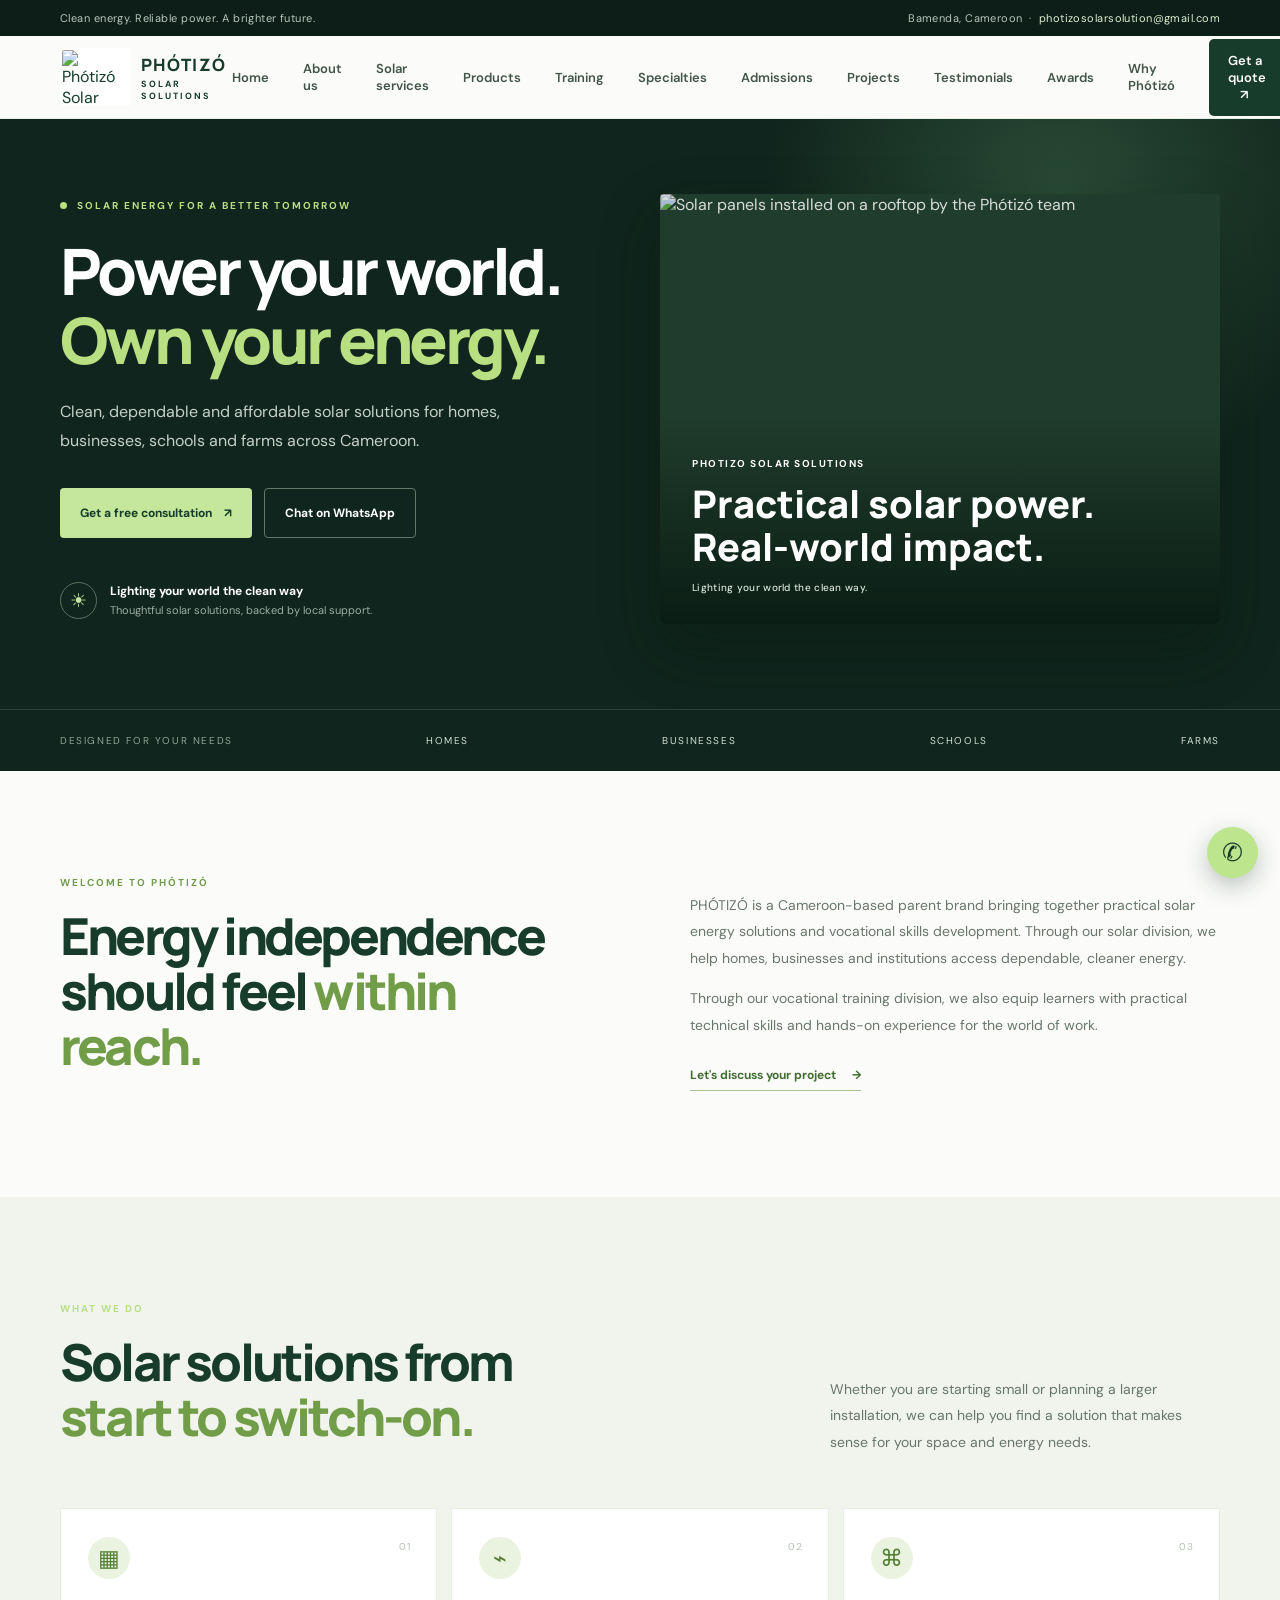
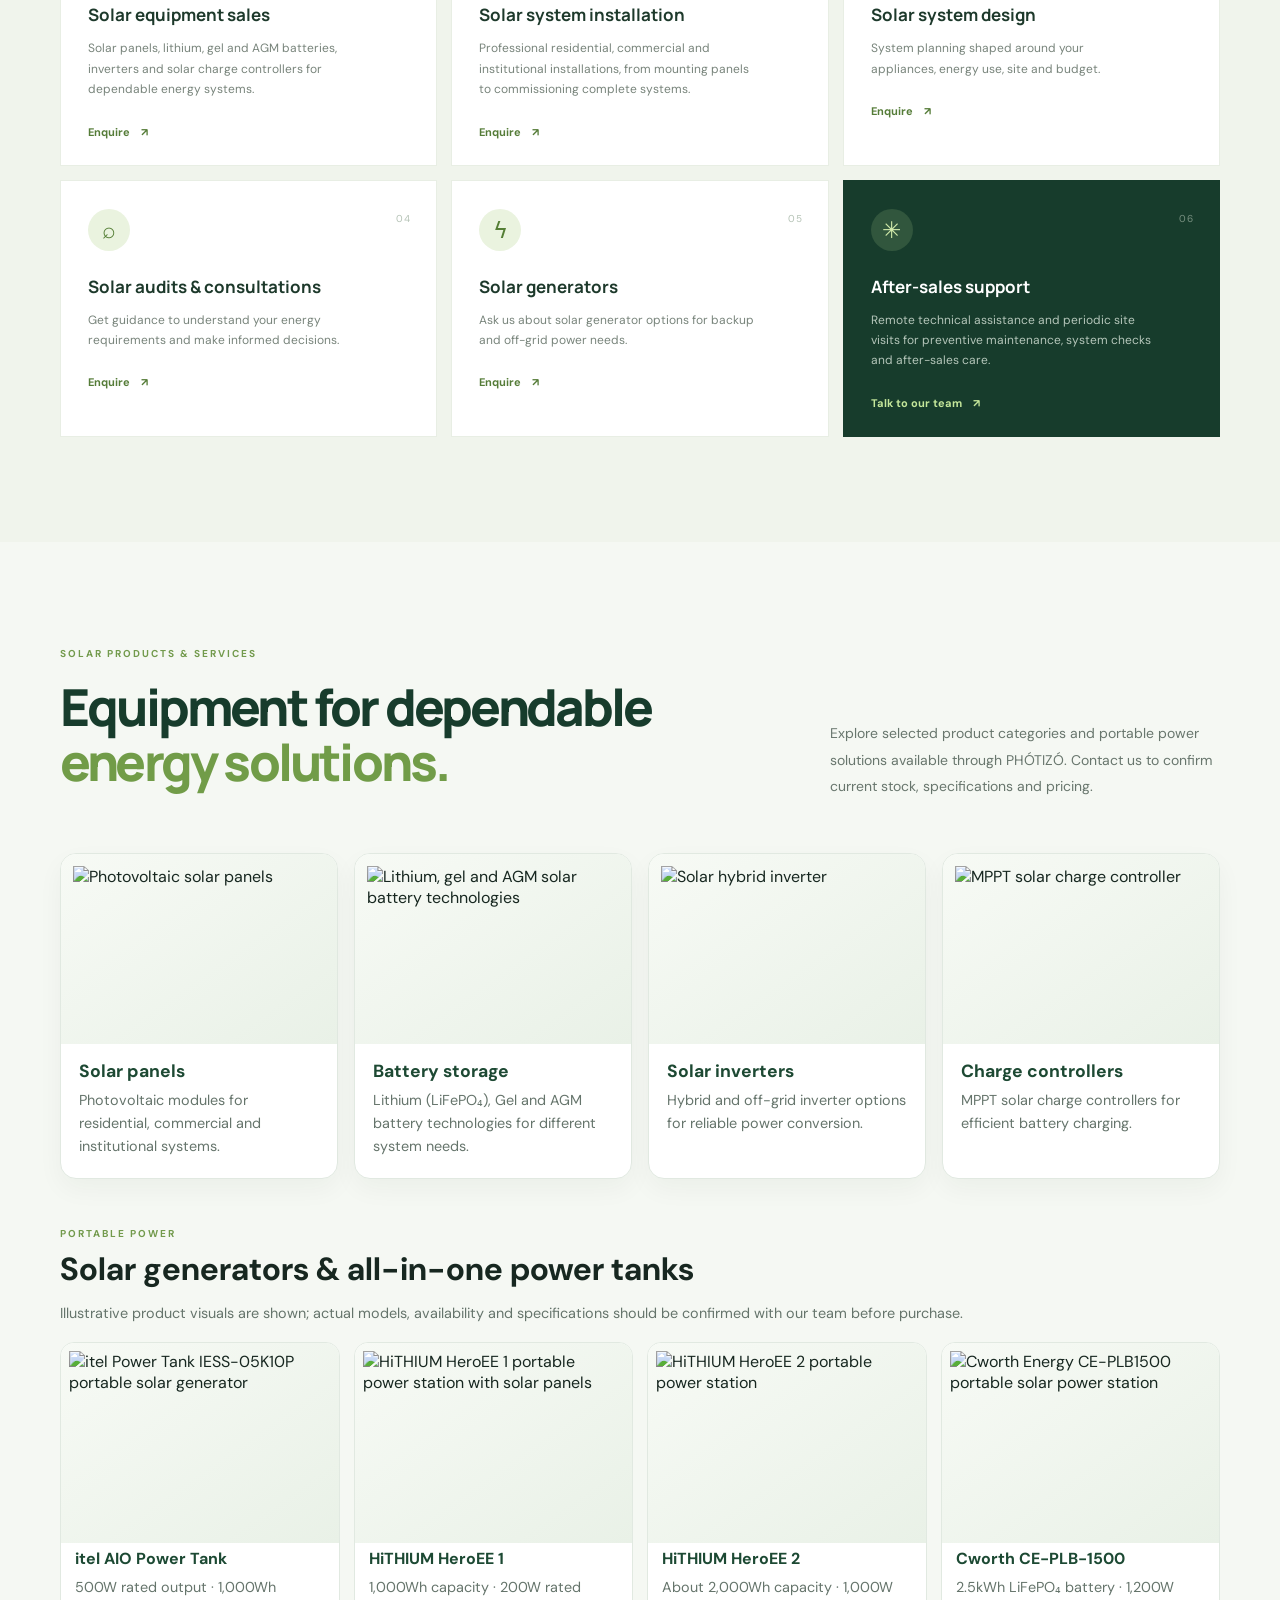
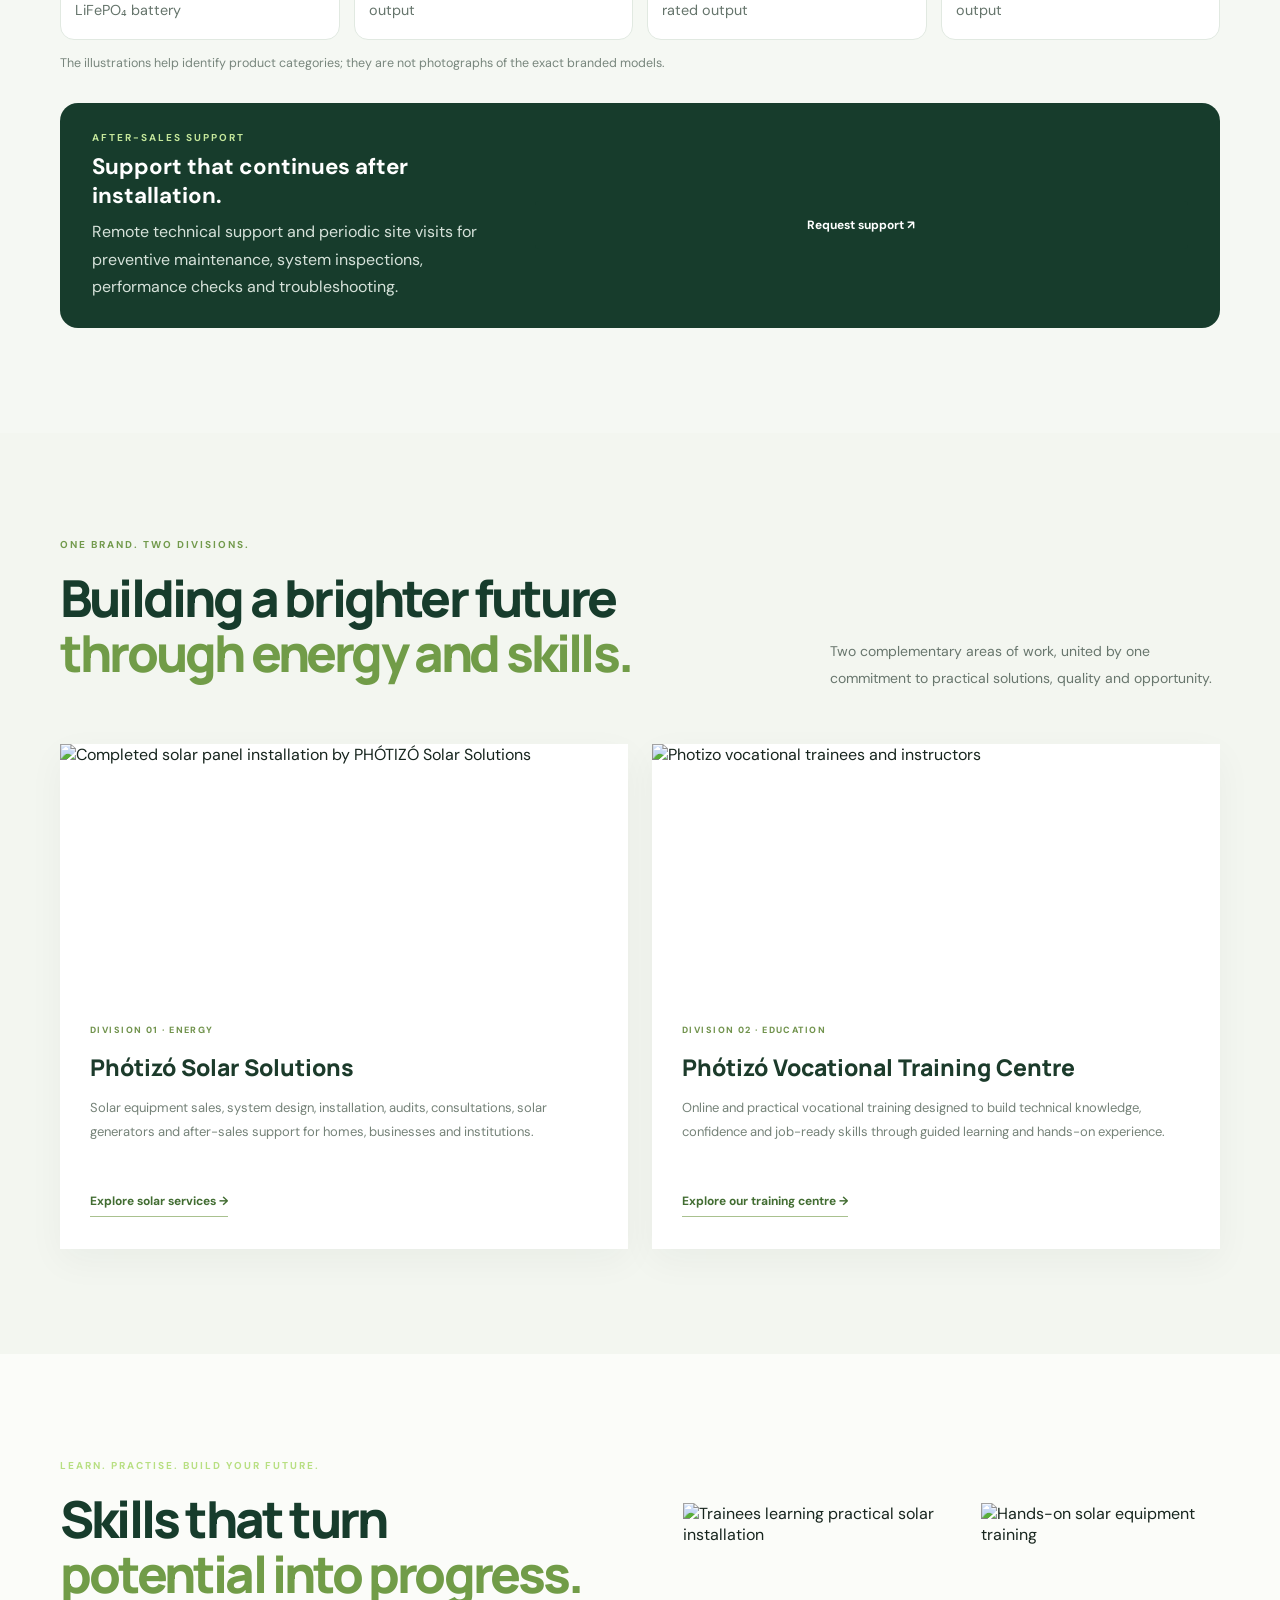
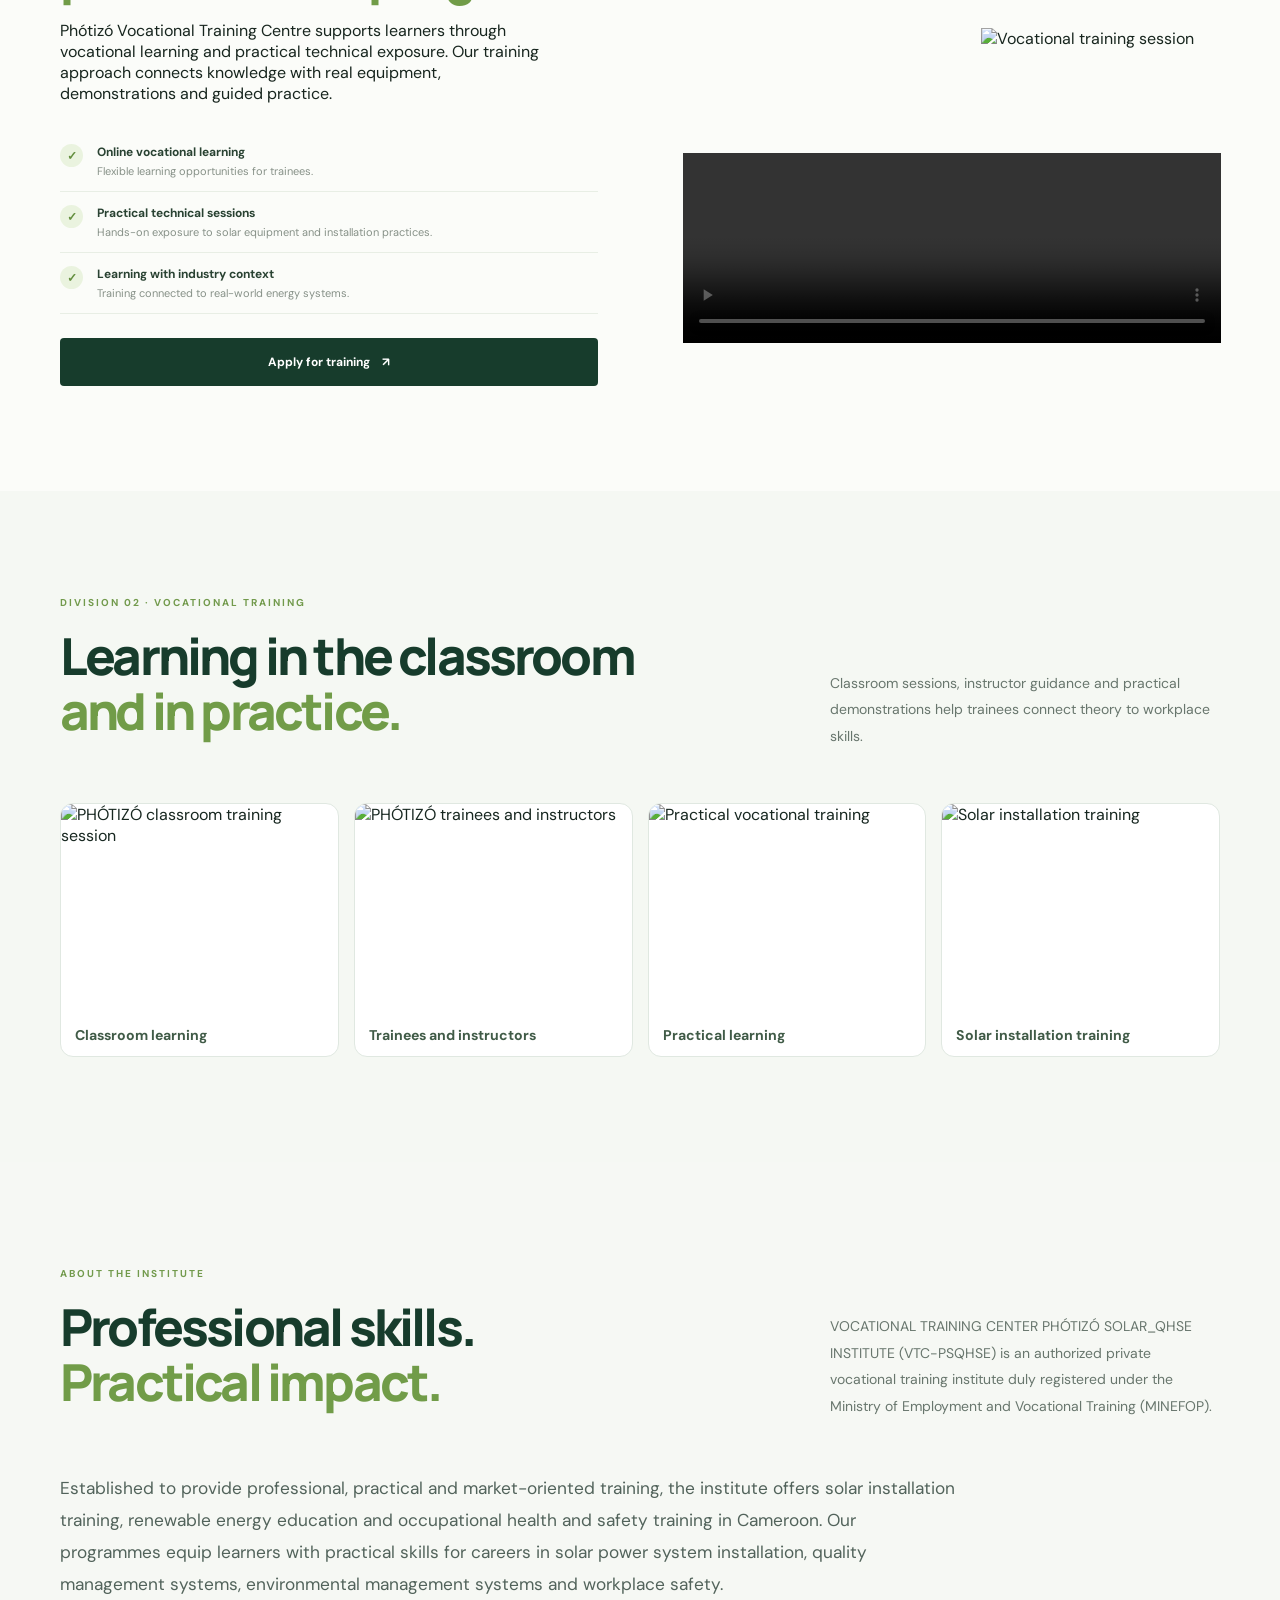
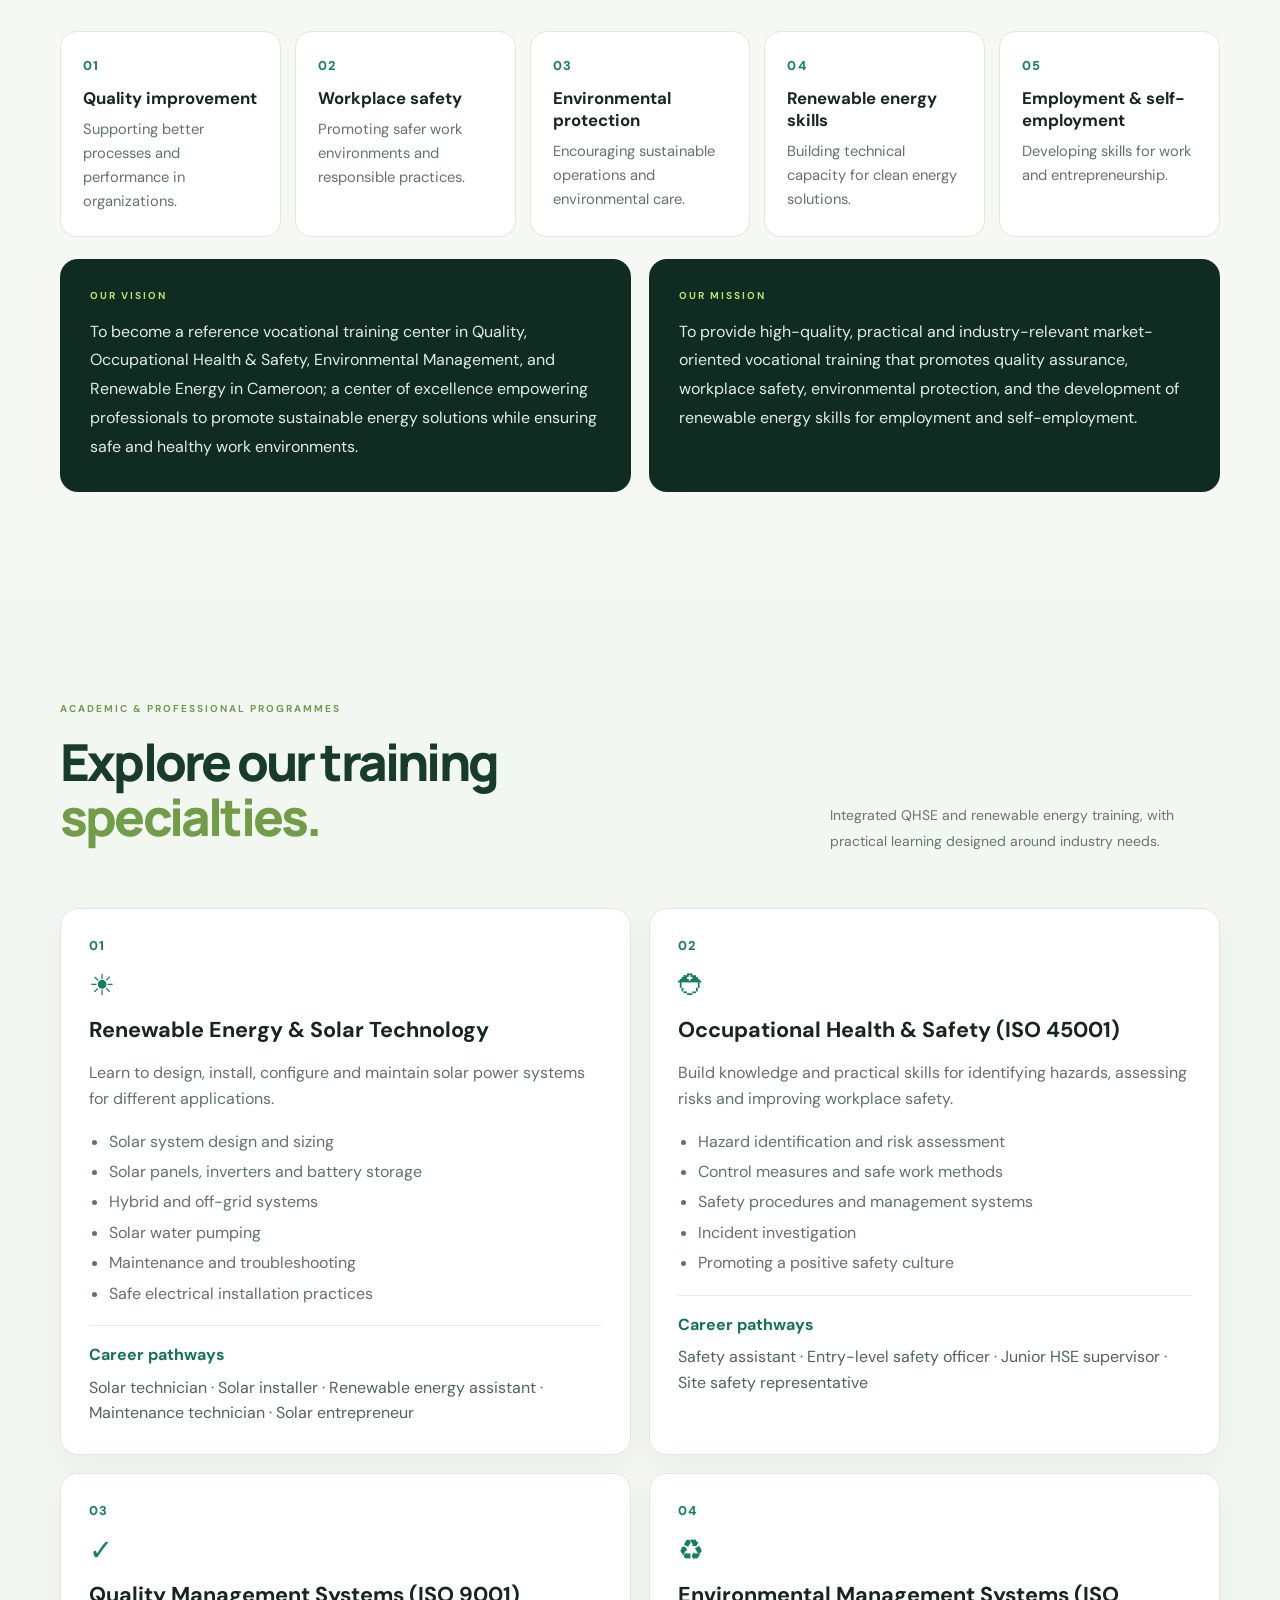
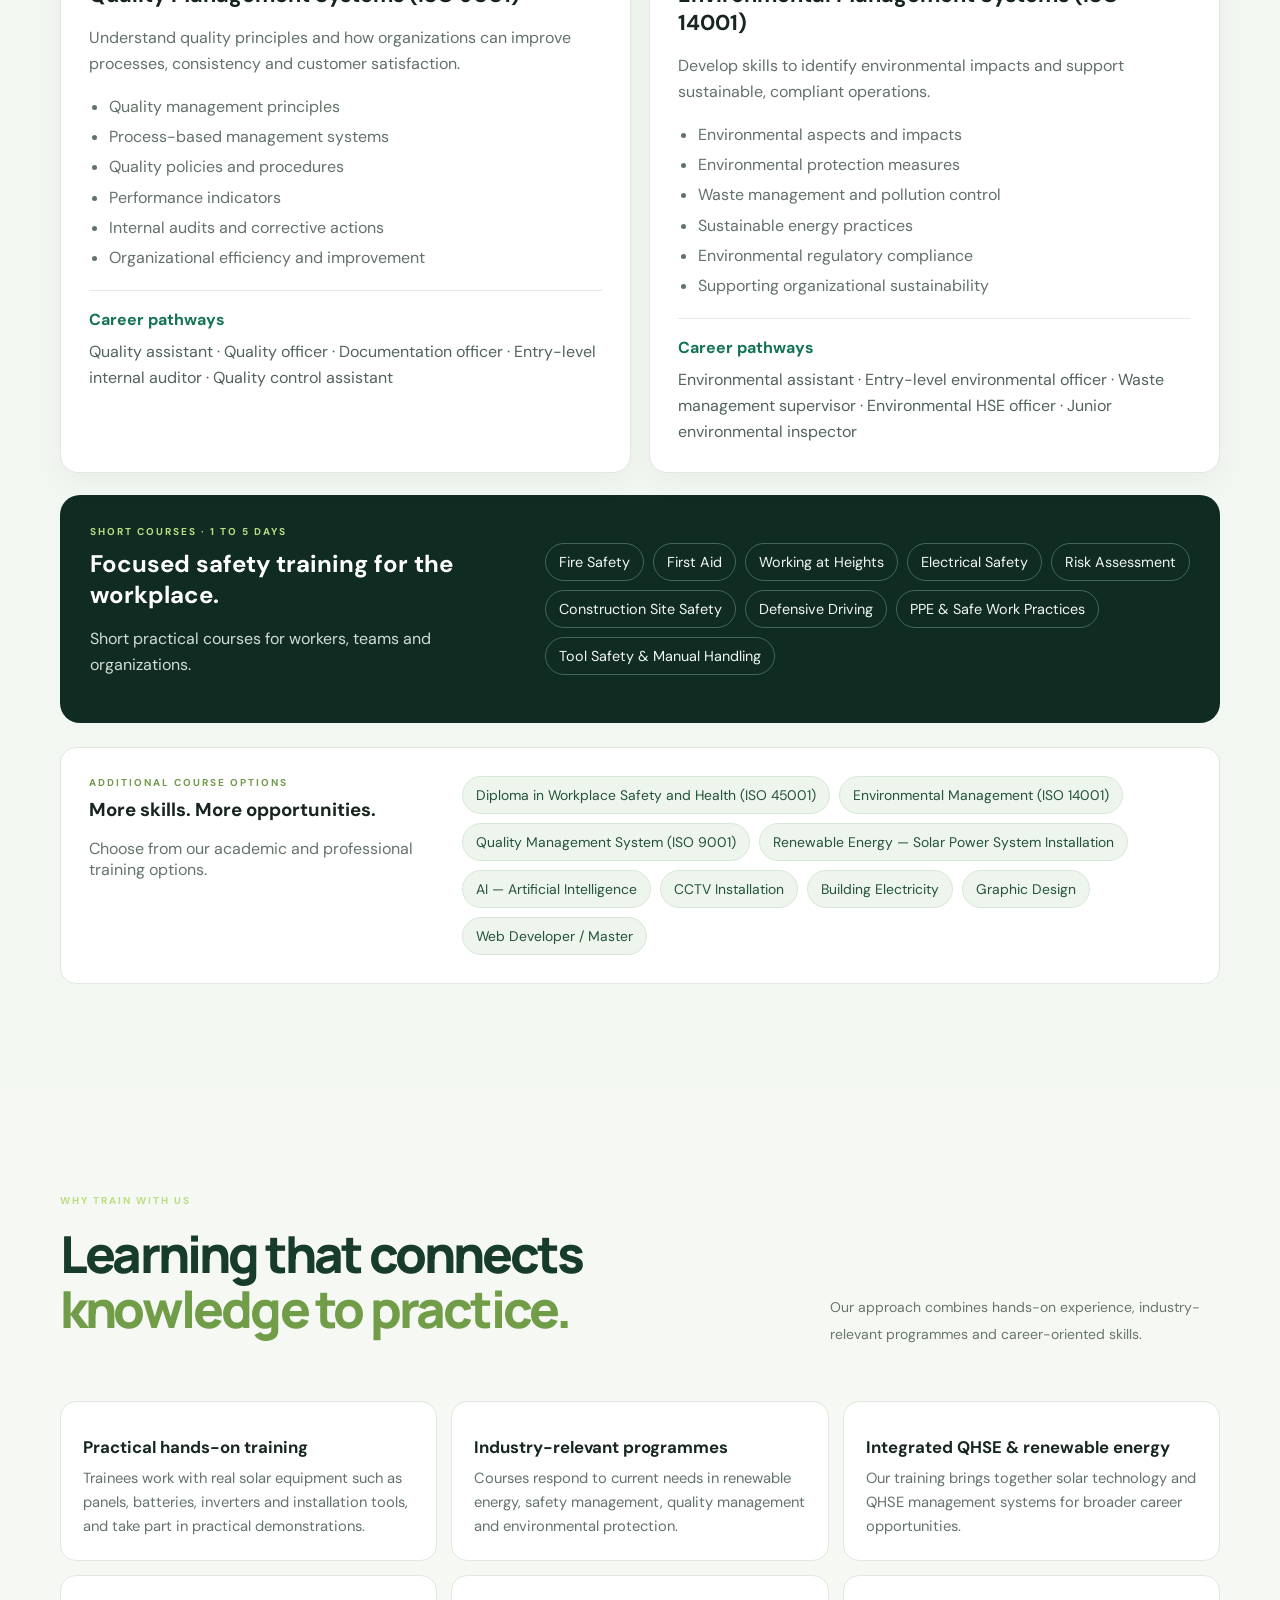
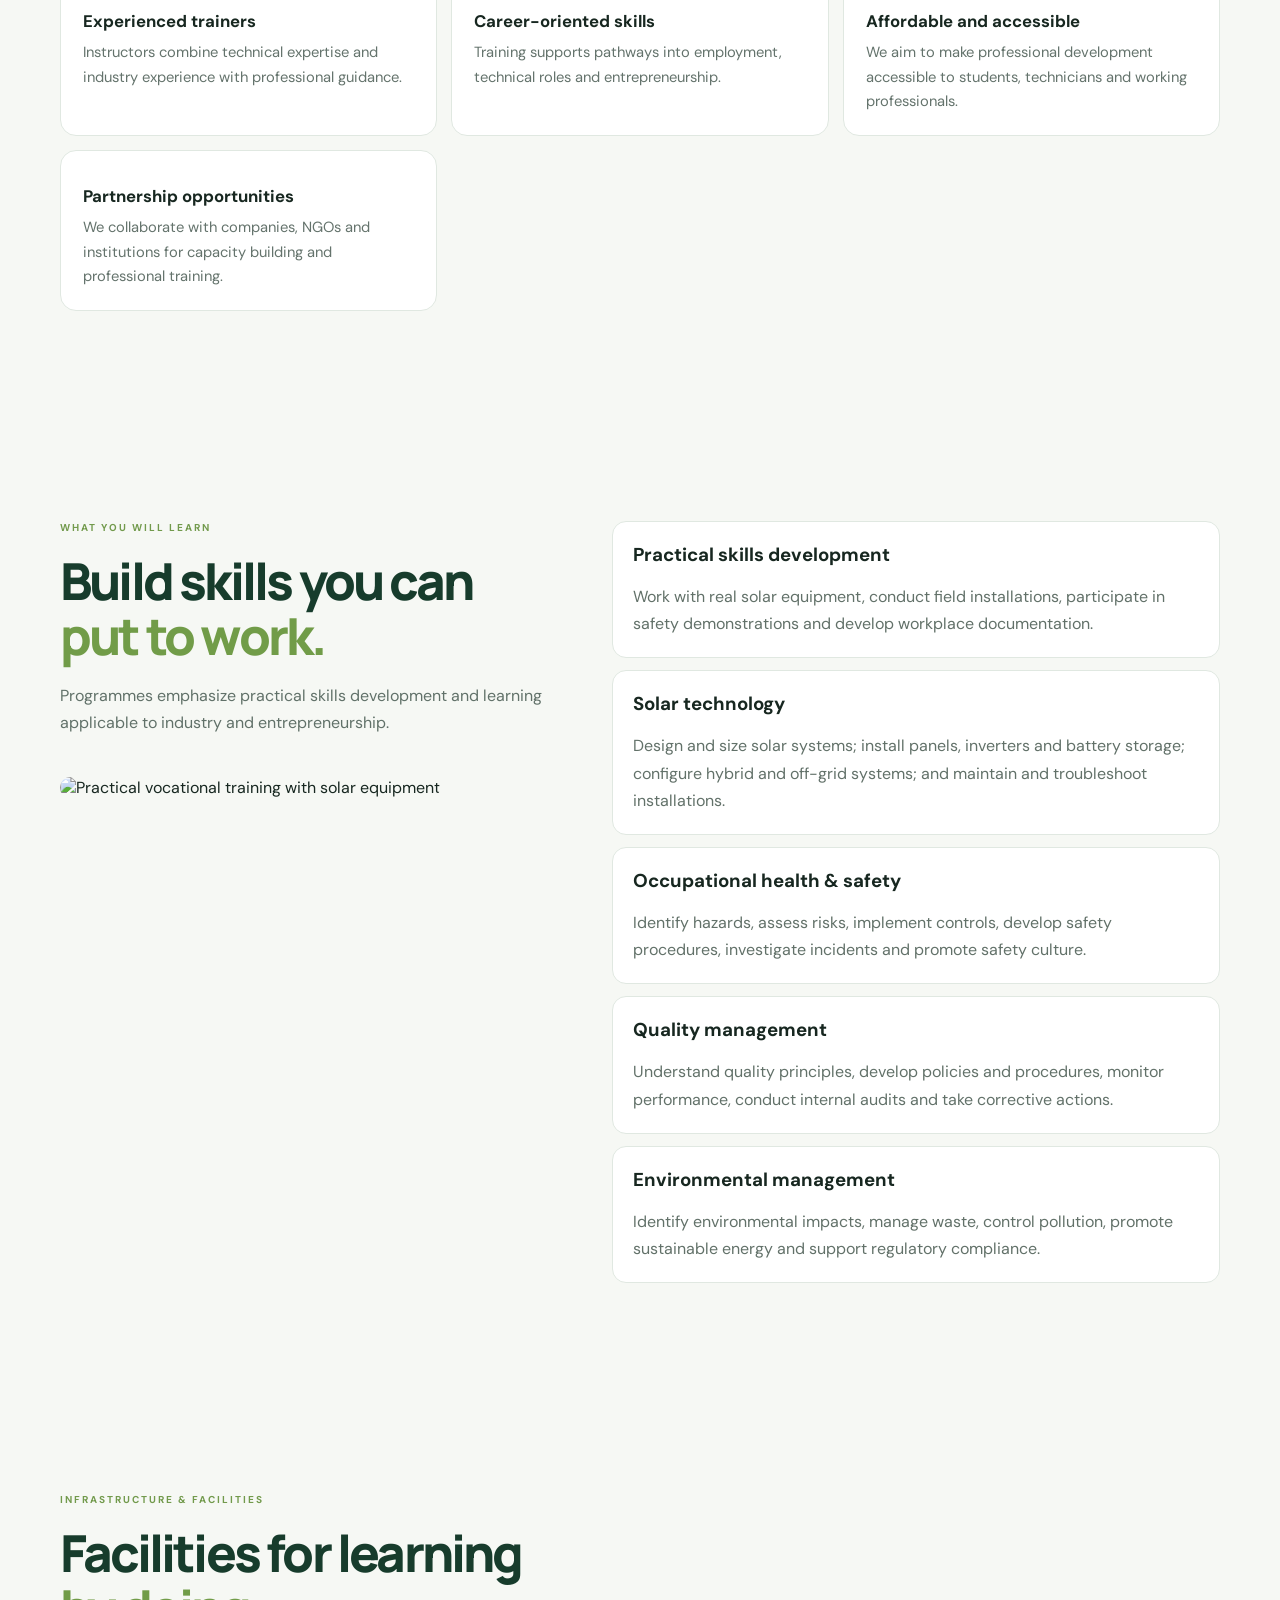
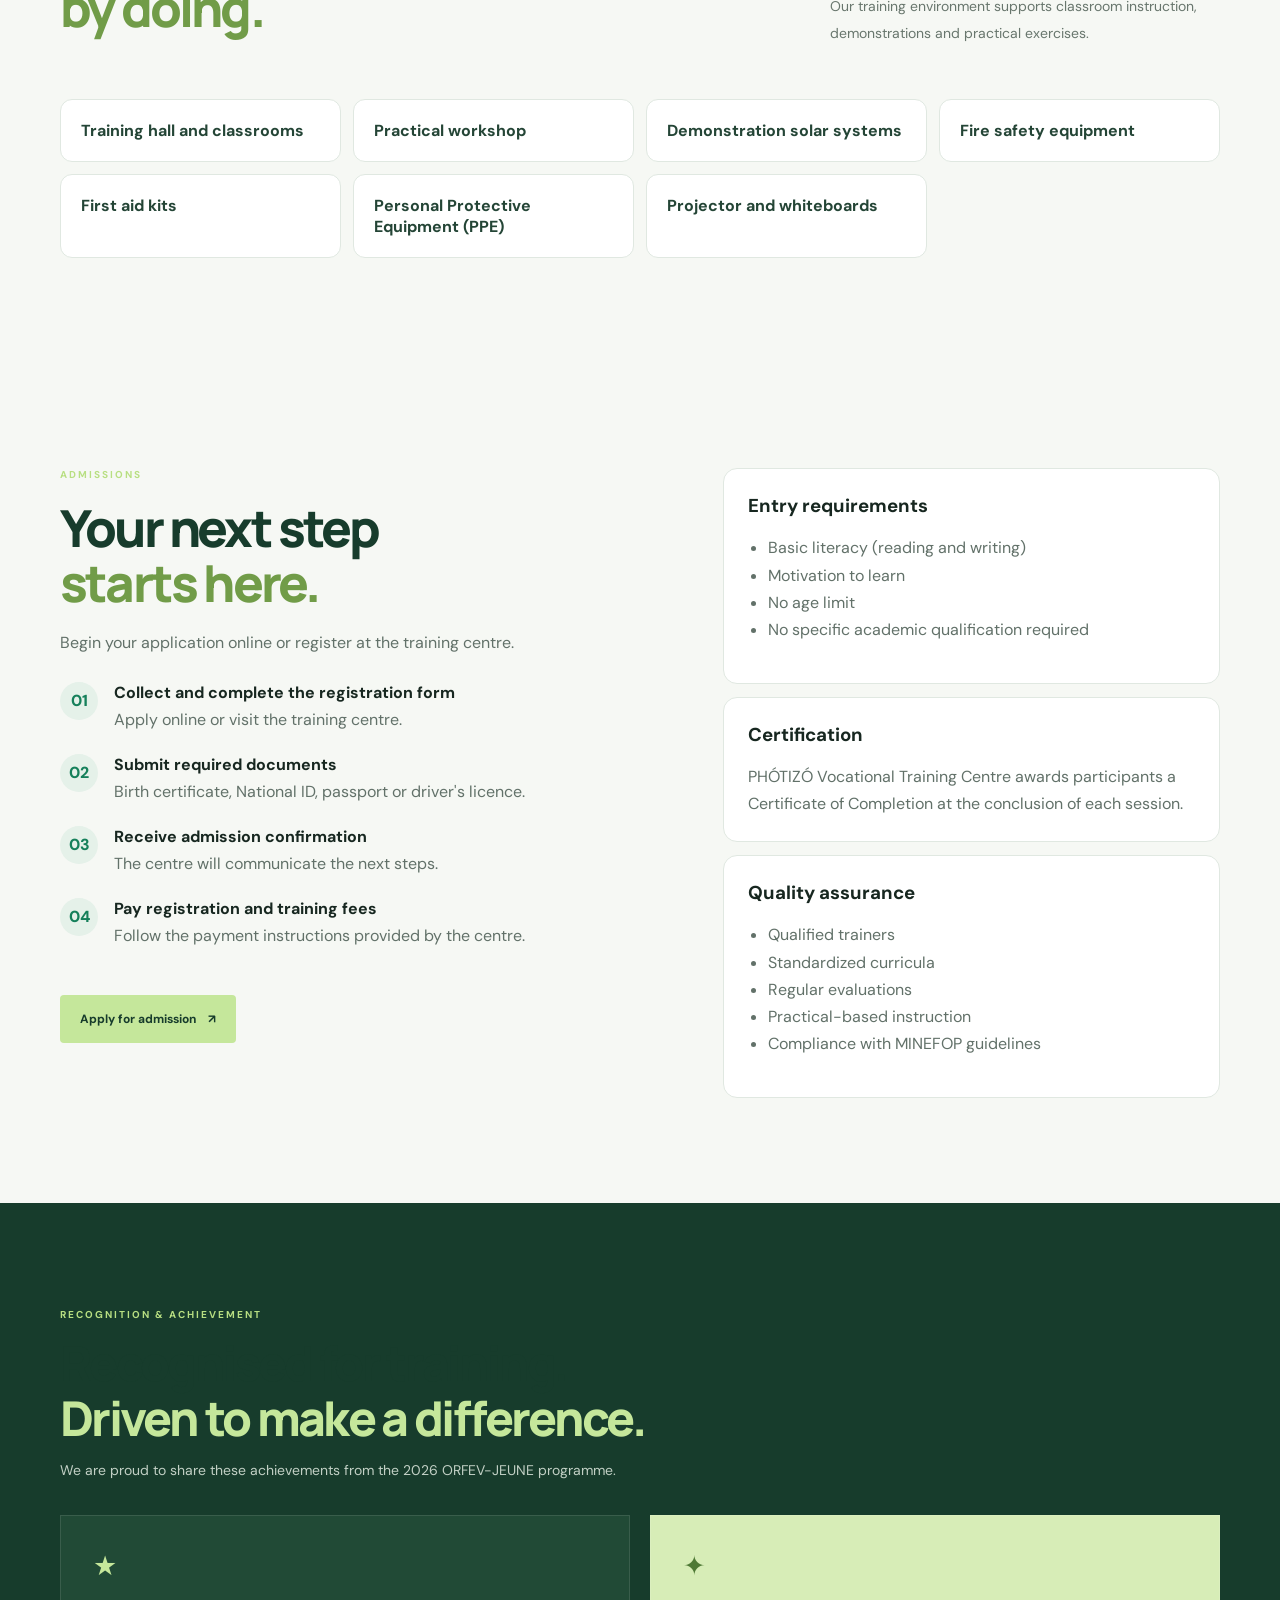
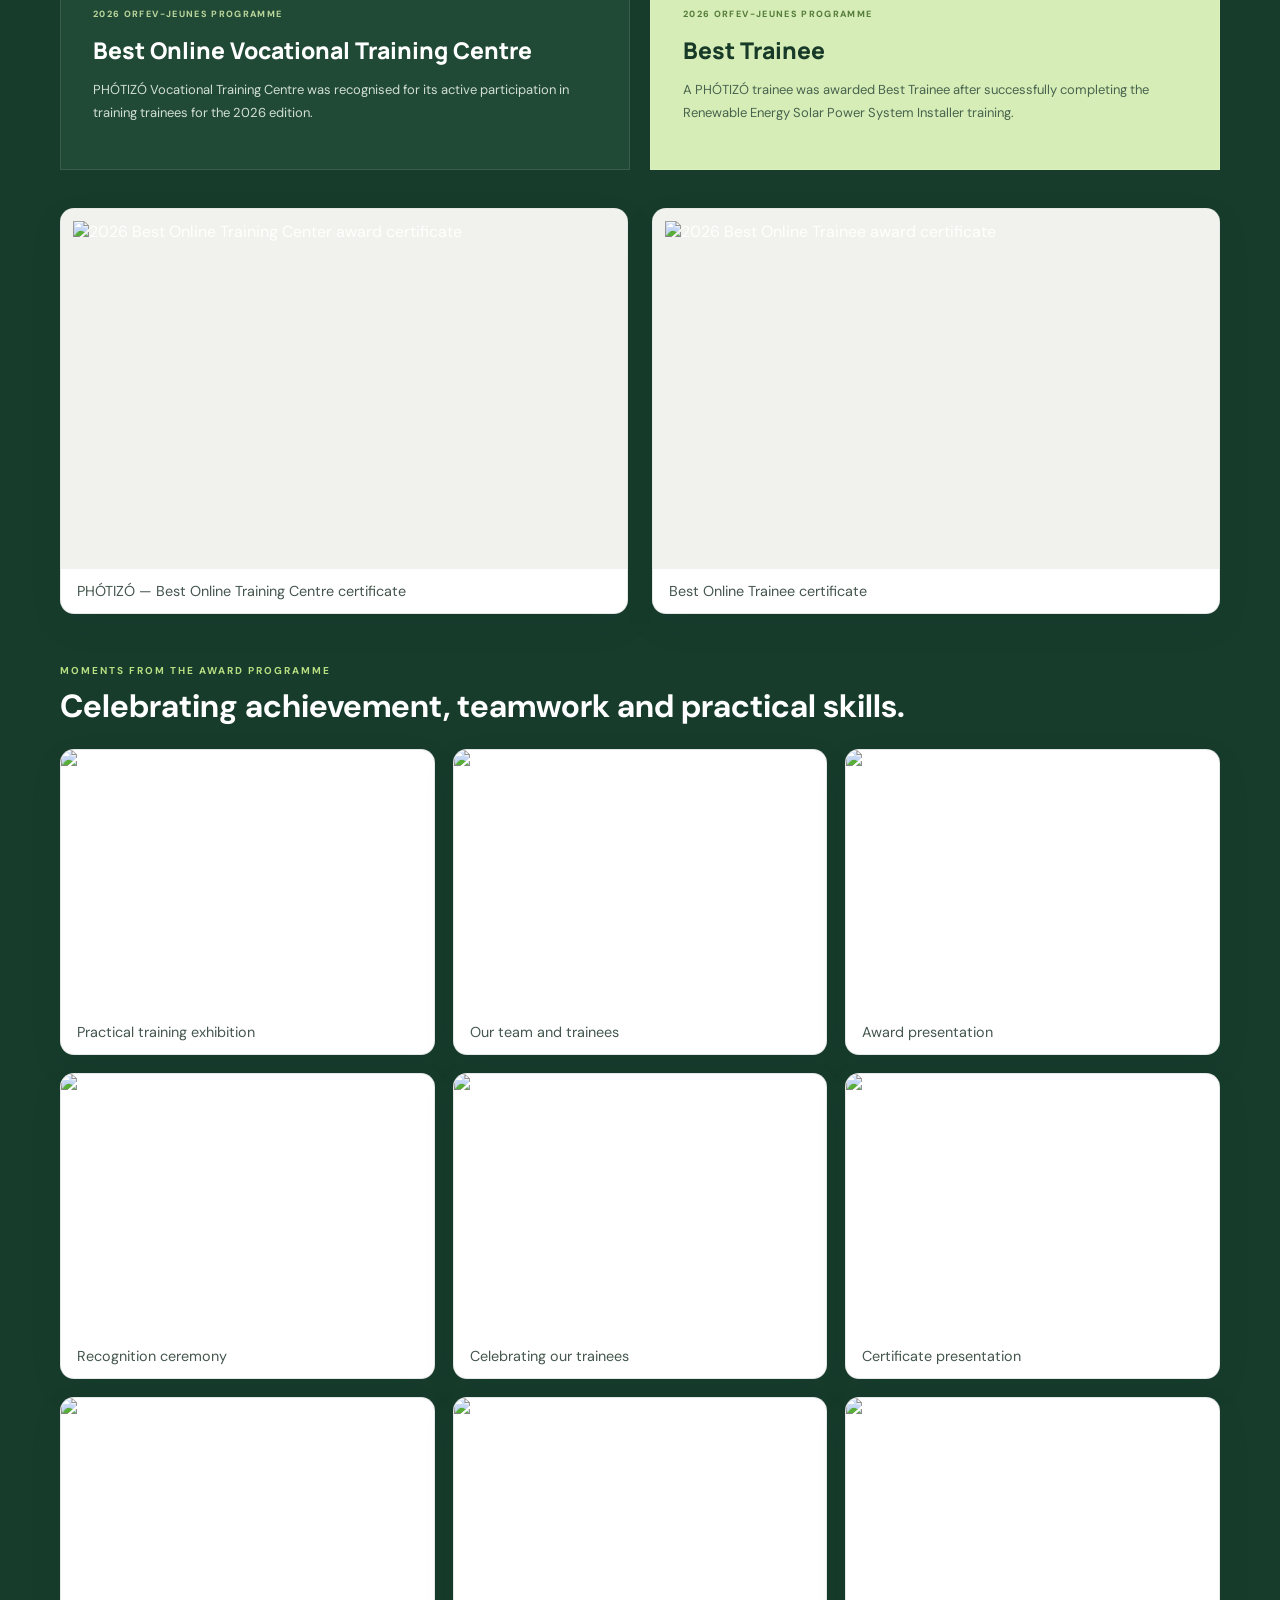
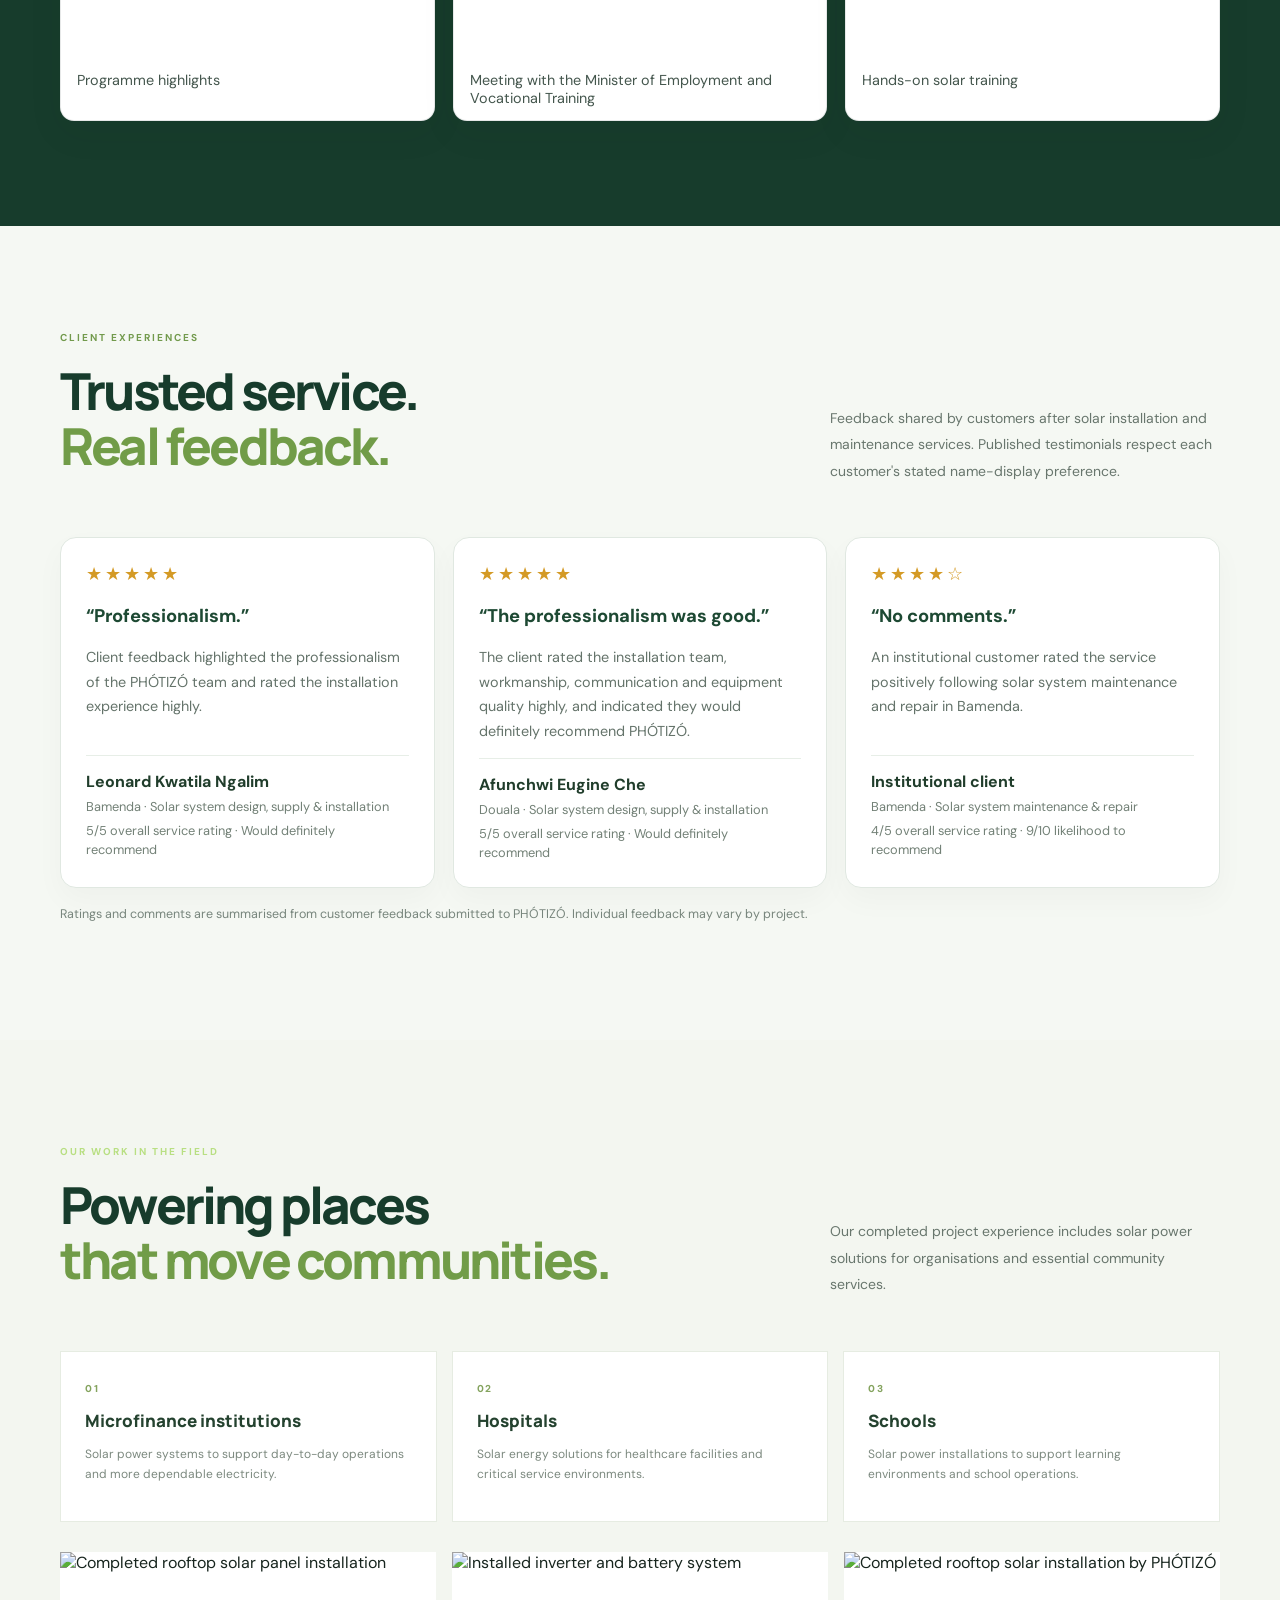
==== index.html @ c8dab12e "Add files via upload" ====
<!doctype html>
<html lang="en">
<head>
  <meta charset="utf-8">
  <meta name="viewport" content="width=device-width, initial-scale=1">
  <meta name="description" content="Phótizó Solar Solutions provides solar equipment, system design, installation, audits and after-sales support in Bamenda and across Cameroon.">
  <meta name="theme-color" content="#10251d">
  <meta property="og:type" content="website">
  <meta property="og:title" content="Phótizó Solar Solutions | Solar Energy & Vocational Training">
  <meta property="og:description" content="Solar equipment, system design and installation, plus practical vocational training in Cameroon.">
  <meta property="og:image" content="assets/photizo-logo.png">
  <meta name="twitter:card" content="summary_large_image">
  <link rel="icon" href="assets/favicon.svg" type="image/svg+xml">
  <title>Phótizó | Solar Energy & Vocational Training in Cameroon</title>
  <link rel="preconnect" href="https://fonts.googleapis.com">
  <link rel="preconnect" href="https://fonts.gstatic.com" crossorigin>
  <link href="https://fonts.googleapis.com/css2?family=DM+Sans:wght@400;500;600;700&family=Manrope:wght@400;500;600;700;800&display=swap" rel="stylesheet">
  <link rel="stylesheet" href="styles.css">
  <link rel="stylesheet" href="product-gallery.css">
</head>
<body>
  <a class="skip-link" href="#main-content">Skip to content</a>
  <div class="topbar"><div class="wrap topbar-inner"><span>Clean energy. Reliable power. A brighter future.</span><span>Bamenda, Cameroon&nbsp; · &nbsp;<a href="mailto:photizosolarsolution@gmail.com">photizosolarsolution@gmail.com</a></span></div></div>
  <header class="site-header">
    <div class="wrap nav">
      <a class="brand" href="#home" aria-label="Phótizó Solar Solutions home">
        <img class="brand-logo" src="assets/photizo-logo.png" alt="Phótizó Solar Solutions logo">
        <span><strong>PHÓTIZÓ</strong><small>SOLAR SOLUTIONS</small></span>
      </a>
      <button class="menu-toggle" aria-label="Open menu" aria-expanded="false">☰</button>
      <nav class="nav-links" aria-label="Main navigation">
        <a href="#home">Home</a><a href="#about">About us</a><a href="#services">Solar services</a><a href="#solar-products">Products</a><a href="#training">Training</a><a href="#specialties">Specialties</a><a href="#admissions">Admissions</a><a href="#projects">Projects</a><a href="#testimonials">Testimonials</a><a href="#awards">Awards</a><a href="#why-us">Why Phótizó</a><a href="#contact" class="nav-cta">Get a quote <span>↗</span></a>
      </nav>
    </div>
  </header>

  <main id="main-content">
    <section class="hero" id="home">
      <div class="hero-glow"></div>
      <div class="wrap hero-grid">
        <div class="hero-copy">
          <div class="eyebrow"><span class="eyebrow-dot"></span> SOLAR ENERGY FOR A BETTER TOMORROW</div>
          <h1>Power your world.<br><em>Own your energy.</em></h1>
          <p class="hero-lead">Clean, dependable and affordable solar solutions for homes, businesses, schools and farms across Cameroon.</p>
          <div class="hero-actions"><a class="btn btn-lime" href="#contact">Get a free consultation <span>↗</span></a><a class="btn btn-outline" href="https://wa.me/237679590876?text=Hello%20Ph%C3%B3tiz%C3%B3%20Solar%20Solutions%2C%20I%20would%20like%20to%20make%20an%20enquiry." target="_blank" rel="noopener">Chat on WhatsApp</a></div>
          <div class="hero-proof"><div class="proof-icon">☀</div><div><strong>Lighting your world the clean way</strong><small>Thoughtful solar solutions, backed by local support.</small></div></div>
        </div>
        <div class="hero-art hero-photo"><img src="assets/project-rooftop.jpg" alt="Solar panels installed on a rooftop by the Phótizó team"><div class="photo-overlay"><span>PHOTIZO SOLAR SOLUTIONS</span><strong>Practical solar power.<br>Real-world impact.</strong><small>Lighting your world the clean way.</small></div></div>
      </div>
      <div class="hero-bottom"><div class="wrap bottom-inner"><span>DESIGNED FOR YOUR NEEDS</span><span>HOMES</span><span>BUSINESSES</span><span>SCHOOLS</span><span>FARMS</span></div></div>
    </section>

    <section class="intro section" id="about">
      <div class="wrap intro-grid">
        <div><div class="eyebrow dark-eyebrow">WELCOME TO PHÓTIZÓ</div><h2>Energy independence<br>should feel <em>within reach.</em></h2></div>
        <div class="intro-text"><p>PHÓTIZÓ is a Cameroon-based parent brand bringing together practical solar energy solutions and vocational skills development. Through our solar division, we help homes, businesses and institutions access dependable, cleaner energy.</p><p>Through our vocational training division, we also equip learners with practical technical skills and hands-on experience for the world of work.</p><a class="text-link" href="#contact">Let's discuss your project <span>→</span></a></div>
      </div>
    </section>

    <section class="services section" id="services">
      <div class="wrap">
        <div class="section-heading"><div><div class="eyebrow">WHAT WE DO</div><h2>Solar solutions from<br><em>start to switch-on.</em></h2></div><p>Whether you are starting small or planning a larger installation, we can help you find a solution that makes sense for your space and energy needs.</p></div>
        <div class="service-grid">
          <article class="service-card"><div class="service-icon">▦</div><span class="card-number">01</span><h3>Solar equipment sales</h3><p>Solar panels, lithium, gel and AGM batteries, inverters and solar charge controllers for dependable energy systems.</p><a href="#contact" aria-label="Enquire about solar equipment">Enquire <span>↗</span></a></article>
          <article class="service-card"><div class="service-icon">⌁</div><span class="card-number">02</span><h3>Solar system installation</h3><p>Professional residential, commercial and institutional installations, from mounting panels to commissioning complete systems.</p><a href="#contact" aria-label="Enquire about installation">Enquire <span>↗</span></a></article>
          <article class="service-card"><div class="service-icon">⌘</div><span class="card-number">03</span><h3>Solar system design</h3><p>System planning shaped around your appliances, energy use, site and budget.</p><a href="#contact" aria-label="Enquire about system design">Enquire <span>↗</span></a></article>
          <article class="service-card"><div class="service-icon">⌕</div><span class="card-number">04</span><h3>Solar audits & consultations</h3><p>Get guidance to understand your energy requirements and make informed decisions.</p><a href="#contact" aria-label="Enquire about an audit">Enquire <span>↗</span></a></article>
          <article class="service-card"><div class="service-icon">ϟ</div><span class="card-number">05</span><h3>Solar generators</h3><p>Ask us about solar generator options for backup and off-grid power needs.</p><a href="#contact" aria-label="Enquire about solar generators">Enquire <span>↗</span></a></article>
          <article class="service-card service-card-dark"><div class="service-icon">✳</div><span class="card-number">06</span><h3>After-sales support</h3><p>Remote technical assistance and periodic site visits for preventive maintenance, system checks and after-sales care.</p><a href="#contact" aria-label="Contact after-sales support">Talk to our team <span>↗</span></a></article>
        </div>
      </div>
    </section>

    <section class="product-showcase section" id="solar-products">
      <div class="wrap">
        <div class="section-heading"><div><div class="eyebrow dark-eyebrow">SOLAR PRODUCTS & SERVICES</div><h2>Equipment for dependable<br><em>energy solutions.</em></h2></div><p>Explore selected product categories and portable power solutions available through PHÓTIZÓ. Contact us to confirm current stock, specifications and pricing.</p></div>
        <div class="product-category-grid">
          <article class="product-category"><img src="assets/products/solar-panels.png" alt="Photovoltaic solar panels"><div><h3>Solar panels</h3><p>Photovoltaic modules for residential, commercial and institutional systems.</p></div></article>
          <article class="product-category"><img src="assets/products/battery-storage.svg" alt="Lithium, gel and AGM solar battery technologies"><div><h3>Battery storage</h3><p>Lithium (LiFePO₄), Gel and AGM battery technologies for different system needs.</p></div></article>
          <article class="product-category"><img src="assets/products/hybrid-inverter.svg" alt="Solar hybrid inverter"><div><h3>Solar inverters</h3><p>Hybrid and off-grid inverter options for reliable power conversion.</p></div></article>
          <article class="product-category"><img src="assets/products/charge-controller.svg" alt="MPPT solar charge controller"><div><h3>Charge controllers</h3><p>MPPT solar charge controllers for efficient battery charging.</p></div></article>
        </div>
        <div class="gallery-heading product-subheading"><div class="eyebrow dark-eyebrow">PORTABLE POWER</div><h3>Solar generators & all-in-one power tanks</h3><p>Illustrative product visuals are shown; actual models, availability and specifications should be confirmed with our team before purchase.</p></div>
        <div class="generator-grid">
          <article><img src="assets/products/power-tank-illustration.svg" alt="itel Power Tank IESS-05K10P portable solar generator" loading="lazy" referrerpolicy="no-referrer"><h4>itel AIO Power Tank</h4><p>500W rated output · 1,000Wh LiFePO₄ battery</p></article>
          <article><img src="assets/products/portable-power-1.svg" alt="HiTHIUM HeroEE 1 portable power station with solar panels" loading="lazy" referrerpolicy="no-referrer"><h4>HiTHIUM HeroEE 1</h4><p>1,000Wh capacity · 200W rated output</p></article>
          <article><img src="assets/products/portable-power-2.svg" alt="HiTHIUM HeroEE 2 portable power station" loading="lazy" referrerpolicy="no-referrer"><h4>HiTHIUM HeroEE 2</h4><p>About 2,000Wh capacity · 1,000W rated output</p></article>
          <article><img src="assets/products/portable-power-3.svg" alt="Cworth Energy CE-PLB1500 portable solar power station" loading="lazy" referrerpolicy="no-referrer"><h4>Cworth CE-PLB-1500</h4><p>2.5kWh LiFePO₄ battery · 1,200W output</p></article>
        </div>
        <p class="product-image-note">The illustrations help identify product categories; they are not photographs of the exact branded models.</p>
        <div class="after-sales-strip"><div><span class="eyebrow">AFTER-SALES SUPPORT</span><h3>Support that continues after installation.</h3><p>Remote technical support and periodic site visits for preventive maintenance, system inspections, performance checks and troubleshooting.</p></div><a class="btn btn-dark" href="#contact">Request support ↗</a></div>
      </div>
    </section>

    <section class="divisions section" id="divisions">
      <div class="wrap"><div class="section-heading"><div><div class="eyebrow dark-eyebrow">ONE BRAND. TWO DIVISIONS.</div><h2>Building a brighter future<br><em>through energy and skills.</em></h2></div><p>Two complementary areas of work, united by one commitment to practical solutions, quality and opportunity.</p></div>
        <div class="division-grid">
          <article class="division-card solar-division"><img src="assets/project-rooftop.jpg" alt="Completed solar panel installation by PHÓTIZÓ Solar Solutions"><div class="division-content"><span class="division-kicker">DIVISION 01 · ENERGY</span><h3>Phótizó Solar Solutions</h3><p>Solar equipment sales, system design, installation, audits, consultations, solar generators and after-sales support for homes, businesses and institutions.</p><a class="text-link" href="#services">Explore solar services →</a></div></article>
          <article class="division-card training-division"><img src="assets/training-team.jpg" alt="Photizo vocational trainees and instructors"><div class="division-content"><span class="division-kicker">DIVISION 02 · EDUCATION</span><h3>Phótizó Vocational Training Centre</h3><p>Online and practical vocational training designed to build technical knowledge, confidence and job-ready skills through guided learning and hands-on experience.</p><a class="text-link" href="#training">Explore our training centre →</a></div></article>
        </div>
      </div>
    </section>

    <section class="training section" id="training"><div class="wrap training-grid"><div class="training-copy"><div class="eyebrow">LEARN. PRACTISE. BUILD YOUR FUTURE.</div><h2>Skills that turn<br><em>potential into progress.</em></h2><p>Phótizó Vocational Training Centre supports learners through vocational learning and practical technical exposure. Our training approach connects knowledge with real equipment, demonstrations and guided practice.</p><ul class="benefit-list"><li><span>✓</span><div><b>Online vocational learning</b><small>Flexible learning opportunities for trainees.</small></div></li><li><span>✓</span><div><b>Practical technical sessions</b><small>Hands-on exposure to solar equipment and installation practices.</small></div></li><li><span>✓</span><div><b>Learning with industry context</b><small>Training connected to real-world energy systems.</small></div></li></ul><a class="btn btn-dark" href="#admissions">Apply for training <span>↗</span></a></div><div class="training-gallery"><img class="training-main" src="assets/training-practical.jpg" alt="Trainees learning practical solar installation"><img src="assets/training-installation.jpg" alt="Hands-on solar equipment training"><img src="assets/training-classroom.jpg" alt="Vocational training session"><video class="training-video" controls preload="metadata" playsinline aria-label="Phótizó practical solar training demonstration"><source src="assets/training-demonstration.mp4" type="video/mp4">Your browser does not support the video tag.</video></div></div></section>


    <section class="classroom-gallery section"><div class="wrap"><div class="section-heading"><div><div class="eyebrow dark-eyebrow">DIVISION 02 · VOCATIONAL TRAINING</div><h2>Learning in the classroom<br><em>and in practice.</em></h2></div><p>Classroom sessions, instructor guidance and practical demonstrations help trainees connect theory to workplace skills.</p></div><div class="classroom-photo-grid"><figure><img src="assets/training-classroom.jpg" alt="PHÓTIZÓ classroom training session"><figcaption>Classroom learning</figcaption></figure><figure><img src="assets/training-team.jpg" alt="PHÓTIZÓ trainees and instructors"><figcaption>Trainees and instructors</figcaption></figure><figure><img src="assets/training-practical.jpg" alt="Practical vocational training"><figcaption>Practical learning</figcaption></figure><figure><img src="assets/training-installation.jpg" alt="Solar installation training"><figcaption>Solar installation training</figcaption></figure></div></div></section>

    <section class="center-profile section" id="center-profile">
      <div class="wrap">
        <div class="section-heading"><div><div class="eyebrow dark-eyebrow">ABOUT THE INSTITUTE</div><h2>Professional skills.<br><em>Practical impact.</em></h2></div>
          <p>VOCATIONAL TRAINING CENTER PHÓTIZÓ SOLAR_QHSE INSTITUTE (VTC-PSQHSE) is an authorized private vocational training institute duly registered under the Ministry of Employment and Vocational Training (MINEFOP).</p></div>
        <div class="profile-copy"><p>Established to provide professional, practical and market-oriented training, the institute offers solar installation training, renewable energy education and occupational health and safety training in Cameroon. Our programmes equip learners with practical skills for careers in solar power system installation, quality management systems, environmental management systems and workplace safety.</p></div>
        <div class="profile-pillars">
          <article><span>01</span><h3>Quality improvement</h3><p>Supporting better processes and performance in organizations.</p></article>
          <article><span>02</span><h3>Workplace safety</h3><p>Promoting safer work environments and responsible practices.</p></article>
          <article><span>03</span><h3>Environmental protection</h3><p>Encouraging sustainable operations and environmental care.</p></article>
          <article><span>04</span><h3>Renewable energy skills</h3><p>Building technical capacity for clean energy solutions.</p></article>
          <article><span>05</span><h3>Employment & self-employment</h3><p>Developing skills for work and entrepreneurship.</p></article>
        </div>
        <div class="vision-mission-grid">
          <article><div class="eyebrow">OUR VISION</div><p>To become a reference vocational training center in Quality, Occupational Health &amp; Safety, Environmental Management, and Renewable Energy in Cameroon; a center of excellence empowering professionals to promote sustainable energy solutions while ensuring safe and healthy work environments.</p></article>
          <article><div class="eyebrow">OUR MISSION</div><p>To provide high-quality, practical and industry-relevant market-oriented vocational training that promotes quality assurance, workplace safety, environmental protection, and the development of renewable energy skills for employment and self-employment.</p></article>
        </div>
      </div>
    </section>

    <section class="specialties section" id="specialties">
      <div class="wrap">
        <div class="section-heading"><div><div class="eyebrow dark-eyebrow">ACADEMIC & PROFESSIONAL PROGRAMMES</div><h2>Explore our training<br><em>specialties.</em></h2></div><p>Integrated QHSE and renewable energy training, with practical learning designed around industry needs.</p></div>
        <div class="specialty-grid">
          <article class="specialty-card"><div class="specialty-number">01</div><div class="specialty-icon">☀</div><h3>Renewable Energy & Solar Technology</h3><p>Learn to design, install, configure and maintain solar power systems for different applications.</p><ul><li>Solar system design and sizing</li><li>Solar panels, inverters and battery storage</li><li>Hybrid and off-grid systems</li><li>Solar water pumping</li><li>Maintenance and troubleshooting</li><li>Safe electrical installation practices</li></ul><div class="career-line"><b>Career pathways</b><span>Solar technician · Solar installer · Renewable energy assistant · Maintenance technician · Solar entrepreneur</span></div></article>
          <article class="specialty-card"><div class="specialty-number">02</div><div class="specialty-icon">⛑</div><h3>Occupational Health & Safety (ISO 45001)</h3><p>Build knowledge and practical skills for identifying hazards, assessing risks and improving workplace safety.</p><ul><li>Hazard identification and risk assessment</li><li>Control measures and safe work methods</li><li>Safety procedures and management systems</li><li>Incident investigation</li><li>Promoting a positive safety culture</li></ul><div class="career-line"><b>Career pathways</b><span>Safety assistant · Entry-level safety officer · Junior HSE supervisor · Site safety representative</span></div></article>
          <article class="specialty-card"><div class="specialty-number">03</div><div class="specialty-icon">✓</div><h3>Quality Management Systems (ISO 9001)</h3><p>Understand quality principles and how organizations can improve processes, consistency and customer satisfaction.</p><ul><li>Quality management principles</li><li>Process-based management systems</li><li>Quality policies and procedures</li><li>Performance indicators</li><li>Internal audits and corrective actions</li><li>Organizational efficiency and improvement</li></ul><div class="career-line"><b>Career pathways</b><span>Quality assistant · Quality officer · Documentation officer · Entry-level internal auditor · Quality control assistant</span></div></article>
          <article class="specialty-card"><div class="specialty-number">04</div><div class="specialty-icon">♻</div><h3>Environmental Management Systems (ISO 14001)</h3><p>Develop skills to identify environmental impacts and support sustainable, compliant operations.</p><ul><li>Environmental aspects and impacts</li><li>Environmental protection measures</li><li>Waste management and pollution control</li><li>Sustainable energy practices</li><li>Environmental regulatory compliance</li><li>Supporting organizational sustainability</li></ul><div class="career-line"><b>Career pathways</b><span>Environmental assistant · Entry-level environmental officer · Waste management supervisor · Environmental HSE officer · Junior environmental inspector</span></div></article>
        </div>
        <div class="short-courses">
          <div><div class="eyebrow">SHORT COURSES · 1 TO 5 DAYS</div><h3>Focused safety training for the workplace.</h3><p>Short practical courses for workers, teams and organizations.</p></div>
          <div class="course-tags"><span>Fire Safety</span><span>First Aid</span><span>Working at Heights</span><span>Electrical Safety</span><span>Risk Assessment</span><span>Construction Site Safety</span><span>Defensive Driving</span><span>PPE &amp; Safe Work Practices</span><span>Tool Safety &amp; Manual Handling</span></div>
        </div>
        <div class="additional-programmes"><div><div class="eyebrow dark-eyebrow">ADDITIONAL COURSE OPTIONS</div><h3>More skills. More opportunities.</h3><p>Choose from our academic and professional training options.</p></div><div class="programme-tags"><span>Diploma in Workplace Safety and Health (ISO 45001)</span><span>Environmental Management (ISO 14001)</span><span>Quality Management System (ISO 9001)</span><span>Renewable Energy — Solar Power System Installation</span><span>AI — Artificial Intelligence</span><span>CCTV Installation</span><span>Building Electricity</span><span>Graphic Design</span><span>Web Developer / Master</span></div></div>
      </div>
    </section>

    <section class="training-value section" id="training-value">
      <div class="wrap">
        <div class="section-heading"><div><div class="eyebrow">WHY TRAIN WITH US</div><h2>Learning that connects<br><em>knowledge to practice.</em></h2></div><p>Our approach combines hands-on experience, industry-relevant programmes and career-oriented skills.</p></div>
        <div class="value-grid">
          <article><h3>Practical hands-on training</h3><p>Trainees work with real solar equipment such as panels, batteries, inverters and installation tools, and take part in practical demonstrations.</p></article>
          <article><h3>Industry-relevant programmes</h3><p>Courses respond to current needs in renewable energy, safety management, quality management and environmental protection.</p></article>
          <article><h3>Integrated QHSE &amp; renewable energy</h3><p>Our training brings together solar technology and QHSE management systems for broader career opportunities.</p></article>
          <article><h3>Experienced trainers</h3><p>Instructors combine technical expertise and industry experience with professional guidance.</p></article>
          <article><h3>Career-oriented skills</h3><p>Training supports pathways into employment, technical roles and entrepreneurship.</p></article>
          <article><h3>Affordable and accessible</h3><p>We aim to make professional development accessible to students, technicians and working professionals.</p></article>
          <article><h3>Partnership opportunities</h3><p>We collaborate with companies, NGOs and institutions for capacity building and professional training.</p></article>
        </div>
      </div>
    </section>

    <section class="learning-outcomes section">
      <div class="wrap outcomes-grid">
        <div><div class="eyebrow dark-eyebrow">WHAT YOU WILL LEARN</div><h2>Build skills you can<br><em>put to work.</em></h2><p>Programmes emphasize practical skills development and learning applicable to industry and entrepreneurship.</p><img src="assets/training-practical.jpg" alt="Practical vocational training with solar equipment"></div>
        <div class="outcome-list">
          <article><h3>Practical skills development</h3><p>Work with real solar equipment, conduct field installations, participate in safety demonstrations and develop workplace documentation.</p></article>
          <article><h3>Solar technology</h3><p>Design and size solar systems; install panels, inverters and battery storage; configure hybrid and off-grid systems; and maintain and troubleshoot installations.</p></article>
          <article><h3>Occupational health &amp; safety</h3><p>Identify hazards, assess risks, implement controls, develop safety procedures, investigate incidents and promote safety culture.</p></article>
          <article><h3>Quality management</h3><p>Understand quality principles, develop policies and procedures, monitor performance, conduct internal audits and take corrective actions.</p></article>
          <article><h3>Environmental management</h3><p>Identify environmental impacts, manage waste, control pollution, promote sustainable energy and support regulatory compliance.</p></article>
        </div>
      </div>
    </section>

    <section class="facilities section">
      <div class="wrap">
        <div class="section-heading"><div><div class="eyebrow dark-eyebrow">INFRASTRUCTURE & FACILITIES</div><h2>Facilities for learning<br><em>by doing.</em></h2></div><p>Our training environment supports classroom instruction, demonstrations and practical exercises.</p></div>
        <div class="facility-grid"><div>Training hall and classrooms</div><div>Practical workshop</div><div>Demonstration solar systems</div><div>Fire safety equipment</div><div>First aid kits</div><div>Personal Protective Equipment (PPE)</div><div>Projector and whiteboards</div></div>
      </div>
    </section>

    <section class="admissions-info section" id="admissions">
      <div class="wrap admission-grid">
        <div><div class="eyebrow">ADMISSIONS</div><h2>Your next step<br><em>starts here.</em></h2><p class="admission-intro">Begin your application online or register at the training centre.</p>
          <ol class="admission-steps"><li><b>Collect and complete the registration form</b><span>Apply online or visit the training centre.</span></li><li><b>Submit required documents</b><span>Birth certificate, National ID, passport or driver's licence.</span></li><li><b>Receive admission confirmation</b><span>The centre will communicate the next steps.</span></li><li><b>Pay registration and training fees</b><span>Follow the payment instructions provided by the centre.</span></li></ol>
          <a class="btn btn-lime" href="https://forms.gle/1eF4BEoKFG79uiqh7" target="_blank" rel="noopener">Apply for admission <span>↗</span></a>
        </div>
        <div class="admission-side">
          <article><h3>Entry requirements</h3><ul><li>Basic literacy (reading and writing)</li><li>Motivation to learn</li><li>No age limit</li><li>No specific academic qualification required</li></ul></article>
          <article><h3>Certification</h3><p>PHÓTIZÓ Vocational Training Centre awards participants a Certificate of Completion at the conclusion of each session.</p></article>
          <article><h3>Quality assurance</h3><ul><li>Qualified trainers</li><li>Standardized curricula</li><li>Regular evaluations</li><li>Practical-based instruction</li><li>Compliance with MINEFOP guidelines</li></ul></article>
        </div>
      </div>
    </section>
    <section class="awards section" id="awards"><div class="wrap"><div class="award-heading"><div class="eyebrow">RECOGNITION & ACHIEVEMENT</div><h2>Recognised for training.<br><em>Driven to make a difference.</em></h2><p>We are proud to share these achievements from the 2026 ORFEV-JEUNE programme.</p></div><div class="award-grid"><article class="award-card"><div class="award-icon">★</div><span>2026 ORFEV-JEUNES PROGRAMME</span><h3>Best Online Vocational Training Centre</h3><p>PHÓTIZÓ Vocational Training Centre was recognised for its active participation in training trainees for the 2026 edition.</p></article><article class="award-card award-featured"><div class="award-icon">✦</div><span>2026 ORFEV-JEUNES PROGRAMME</span><h3>Best Trainee</h3><p>A PHÓTIZÓ trainee was awarded Best Trainee after successfully completing the Renewable Energy Solar Power System Installer training.</p></article></div><div class="certificate-grid"><figure><img src="assets/award-centre-certificate.jpg" alt="2026 Best Online Training Center award certificate"><figcaption>PHÓTIZÓ — Best Online Training Centre certificate</figcaption></figure><figure><img src="assets/award-best-trainee-certificate.jpg" alt="2026 Best Online Trainee award certificate"><figcaption>Best Online Trainee certificate</figcaption></figure></div><div class="gallery-heading"><div class="eyebrow">MOMENTS FROM THE AWARD PROGRAMME</div><h3>Celebrating achievement, teamwork and practical skills.</h3></div><div class="award-photo-grid">
<figure><img src="assets/award-training-exhibition.jpg" alt="PHÓTIZÓ team presenting solar equipment at a vocational training exhibition"><figcaption>Practical training exhibition</figcaption></figure>
<figure><img src="assets/award-trainee-team.jpg" alt="PHÓTIZÓ team and trainees at the vocational training event"><figcaption>Our team and trainees</figcaption></figure>
<figure><img src="assets/award-ceremony-01.jpg" alt="Award presentation during the 2026 ceremony"><figcaption>Award presentation</figcaption></figure>
<figure><img src="assets/award-ceremony-02.jpg" alt="PHÓTIZÓ representative receiving recognition"><figcaption>Recognition ceremony</figcaption></figure>
<figure><img src="assets/award-ceremony-03.jpg" alt="Trainees receiving certificates"><figcaption>Celebrating our trainees</figcaption></figure>
<figure><img src="assets/award-ceremony-04.jpg" alt="Certificate presentation to a trainee"><figcaption>Certificate presentation</figcaption></figure>
<figure><img src="assets/award-ceremony-05.jpg" alt="Vocational training award event"><figcaption>Programme highlights</figcaption></figure>
<figure><img src="assets/award-ceremony-06.jpg" alt="PHÓTIZÓ representative with an invited official at the event"><figcaption>Meeting with the Minister of Employment and Vocational Training</figcaption></figure>
<figure><img src="assets/training-practical-team.jpg" alt="PHÓTIZÓ practical solar training team"><figcaption>Hands-on solar training</figcaption></figure>
</div></div></section>

    <section class="testimonials section" id="testimonials"><div class="wrap"><div class="section-heading"><div><div class="eyebrow dark-eyebrow">CLIENT EXPERIENCES</div><h2>Trusted service.<br><em>Real feedback.</em></h2></div><p>Feedback shared by customers after solar installation and maintenance services. Published testimonials respect each customer's stated name-display preference.</p></div><div class="testimonial-grid">
      <article class="testimonial-card"><div class="stars" aria-label="5 out of 5 stars">★★★★★</div><blockquote>“Professionalism.”</blockquote><p>Client feedback highlighted the professionalism of the PHÓTIZÓ team and rated the installation experience highly.</p><div class="testimonial-meta"><strong>Leonard Kwatila Ngalim</strong><span>Bamenda · Solar system design, supply & installation</span><small>5/5 overall service rating · Would definitely recommend</small></div></article>
      <article class="testimonial-card"><div class="stars" aria-label="5 out of 5 stars">★★★★★</div><blockquote>“The professionalism was good.”</blockquote><p>The client rated the installation team, workmanship, communication and equipment quality highly, and indicated they would definitely recommend PHÓTIZÓ.</p><div class="testimonial-meta"><strong>Afunchwi Eugine Che</strong><span>Douala · Solar system design, supply & installation</span><small>5/5 overall service rating · Would definitely recommend</small></div></article>
      <article class="testimonial-card"><div class="stars" aria-label="4 out of 5 stars">★★★★☆</div><blockquote>“No comments.”</blockquote><p>An institutional customer rated the service positively following solar system maintenance and repair in Bamenda.</p><div class="testimonial-meta"><strong>Institutional client</strong><span>Bamenda · Solar system maintenance & repair</span><small>4/5 overall service rating · 9/10 likelihood to recommend</small></div></article>
    </div><p class="testimonial-note">Ratings and comments are summarised from customer feedback submitted to PHÓTIZÓ. Individual feedback may vary by project.</p></div></section>

    <section class="projects section" id="projects"><div class="wrap"><div class="section-heading"><div><div class="eyebrow">OUR WORK IN THE FIELD</div><h2>Powering places<br><em>that move communities.</em></h2></div><p>Our completed project experience includes solar power solutions for organisations and essential community services.</p></div><div class="project-types"><article><span>01</span><h3>Microfinance institutions</h3><p>Solar power systems to support day-to-day operations and more dependable electricity.</p></article><article><span>02</span><h3>Hospitals</h3><p>Solar energy solutions for healthcare facilities and critical service environments.</p></article><article><span>03</span><h3>Schools</h3><p>Solar power installations to support learning environments and school operations.</p></article></div><div class="project-gallery"><figure><img src="assets/project-rooftop-3.jpg" alt="Completed rooftop solar panel installation"><figcaption>Completed rooftop solar installation</figcaption></figure><figure><img src="assets/project-inverter.jpg" alt="Installed inverter and battery system"><figcaption>Inverter and battery installation</figcaption></figure><figure><img src="assets/project-rooftop-2.jpg" alt="Completed rooftop solar installation by PHÓTIZÓ"><figcaption>Field installation</figcaption></figure></div></div></section>

    <section class="feature section" id="why-us">
      <div class="wrap feature-grid">
        <div class="feature-visual"><div class="feature-circle"><div class="feature-sun">☀</div><div class="feature-panel"><span></span><span></span><span></span><span></span><span></span><span></span><span></span><span></span><span></span></div></div><div class="feature-note"><b>Better energy choices</b><small>For today and tomorrow</small></div></div>
        <div class="feature-copy"><div class="eyebrow">THE PHÓTIZÓ DIFFERENCE</div><h2>Good energy.<br><em>Good people.</em></h2><p>We combine practical guidance with a commitment to quality and customer care, so you can approach your solar project with confidence.</p>
          <ul class="benefit-list"><li><span>✓</span><div><b>Reliable & affordable solutions</b><small>Options considered around your needs and budget.</small></div></li><li><span>✓</span><div><b>Quality equipment</b><small>Equipment choices focused on dependable performance.</small></div></li><li><span>✓</span><div><b>Installation expertise</b><small>Support through planning and installation.</small></div></li><li><span>✓</span><div><b>Local and after-sales support</b><small>A team based in Bamenda, Cameroon.</small></div></li></ul>
        </div>
      </div>
    </section>

    <section class="cta-band"><div class="wrap cta-inner"><div><div class="eyebrow">YOUR NEXT STEP STARTS HERE</div><h2>Ready to make the switch<br>to <em>solar energy?</em></h2></div><a class="btn btn-lime" href="#contact">Tell us what you need <span>↗</span></a></div></section>

    <section class="contact section" id="contact">
      <div class="wrap contact-grid">
        <div class="contact-copy"><div class="eyebrow">LET'S TALK SOLAR</div><h2>Let's power<br><em>your plans.</em></h2><p>Tell us a little about your project. Contact our team for product enquiries, a consultation or help planning your solar system.</p>
          <div class="contact-item"><span class="contact-symbol">⌖</span><div><small>VISIT / SERVICE LOCATION</small><b>Ntsuabub, directly opposite the entrance to the Presbyterian Church, Bamenda, Cameroon</b></div></div>
          <div class="contact-item"><span class="contact-symbol">☎</span><div><small>CALL US</small><b><a href="tel:+237679590876">+237 679 59 08 76</a> &nbsp;·&nbsp; <a href="tel:+237698336548">+237 698 33 65 48</a></b></div></div>
          <div class="contact-item"><span class="contact-symbol">in</span><div><small>LINKEDIN</small><b><a href="https://www.linkedin.com/company/ph%C3%B3tiz%C3%B3-solar-solutions/" target="_blank" rel="noopener">Phótizó Solar Solutions</a></b></div></div>
          <div class="contact-item"><span class="contact-symbol">f</span><div><small>FACEBOOK</small><b><a href="https://www.facebook.com/profile.php?id=61579793817717" target="_blank" rel="noopener">Visit our Facebook page</a></b></div></div>
          <div class="contact-item"><span class="contact-symbol">✉</span><div><small>EMAIL</small><b><a href="mailto:photizosolarsolution@gmail.com">photizosolarsolution@gmail.com</a></b></div></div>
        </div>
        <div class="contact-panel"><h3>Start a conversation</h3><p>Share your details and we'll open a WhatsApp message addressed to our team.</p>
          <form id="enquiry-form">
            <label for="name">Your name</label><input id="name" name="name" placeholder="e.g. Alex M." required>
            <label for="phone">Phone number</label><input id="phone" name="phone" type="tel" placeholder="+237 ..." required>
            <label for="interest">What do you need help with?</label><select id="interest" name="interest"><option>Solar system installation</option><option>Solar equipment purchase</option><option>Solar system design</option><option>Solar audit / consultation</option><option>Solar generator</option><option>After-sales support</option><option>Other enquiry</option></select>
            <label for="message">Tell us about your project</label><textarea id="message" name="message" rows="3" placeholder="What would you like to power?"></textarea>
            <button class="btn btn-dark" type="submit">Send enquiry on WhatsApp <span>↗</span></button>
            <small class="form-note">This form opens WhatsApp; it does not store your information on this website. See our <a href="privacy.html" style="text-decoration:underline">privacy notice</a>.</small>
          </form>
        </div>
      </div>
    </section>
  </main>

  <footer class="footer"><div class="wrap footer-main"><a class="brand footer-brand" href="#home"><img class="brand-logo" src="assets/photizo-logo.png" alt="Phótizó Solar Solutions logo"><span><strong>PHÓTIZÓ</strong><small>SOLAR SOLUTIONS</small></span></a><p>Lighting your world the clean way.</p><div class="footer-links"><a href="#services">Solar services</a><a href="#solar-products">Products</a><a href="#training">Training</a><a href="#specialties">Specialties</a><a href="#admissions">Admissions</a><a href="#projects">Projects</a><a href="#awards">Awards</a><a href="#contact">Contact</a><a href="privacy.html">Privacy notice</a><a href="https://www.facebook.com/profile.php?id=61579793817717" target="_blank" rel="noopener">Facebook ↗</a></div></div><div class="wrap footer-bottom"><span>© <span id="year"></span> Phótizó Solar Solutions. All rights reserved.</span><span>Energy solutions. Practical skills. Brighter futures.</span></div></footer>
  <a class="floating-whatsapp" href="https://wa.me/237679590876?text=Hello%20Ph%C3%B3tiz%C3%B3%20Solar%20Solutions" target="_blank" rel="noopener" aria-label="Chat with Phótizó on WhatsApp">✆</a>
  <script src="script.js"></script>
</body>
</html>
---- styles.css ----
*{box-sizing:border-box}html{scroll-behavior:smooth}body{margin:0;font-family:"DM Sans",sans-serif;color:#17251e;background:#fbfcf9}a{color:inherit;text-decoration:none}.wrap{width:min(1160px,calc(100% - 48px));margin:auto}.topbar{background:#0c1e17;color:#b8c8bd;font-size:11px;letter-spacing:.04em}.topbar-inner{height:36px;display:flex;align-items:center;justify-content:space-between}.topbar a{color:#e1f0d1}.site-header{position:sticky;top:0;z-index:20;background:#fbfcf9ee;backdrop-filter:blur(14px);border-bottom:1px solid #e9eee8}.nav{height:82px;display:flex;align-items:center;justify-content:space-between}.brand{display:flex;align-items:center;gap:10px;color:#173c2c}.brand-mark{width:39px;height:39px;display:grid;place-items:center;background:#dff1c7;border-radius:12px}.brand-mark svg{width:29px;height:29px}.brand strong{display:block;font:800 17px Manrope,sans-serif;letter-spacing:.08em}.brand small{display:block;font-size:9px;letter-spacing:.22em;font-weight:700;margin-top:2px}.nav-links{display:flex;align-items:center;gap:34px;font-size:13px;font-weight:600;color:#42544a}.nav-links>a:hover{color:#5e8d2e}.nav-cta{background:#173c2c;color:#fff!important;padding:13px 19px;border-radius:5px}.nav-cta span,.btn span{margin-left:12px}.menu-toggle{display:none;border:0;background:none;font-size:25px;color:#173c2c}.hero{background:#10251d;color:#fff;position:relative;overflow:hidden}.hero-glow{position:absolute;width:600px;height:600px;border-radius:50%;background:radial-gradient(circle,#294b35 0%,#10251d00 70%);right:-80px;top:-220px}.hero-grid{min-height:590px;display:grid;grid-template-columns:1fr 1fr;align-items:center;gap:40px;padding-top:45px;padding-bottom:55px;position:relative}.eyebrow{font-size:10px;letter-spacing:.2em;font-weight:700;color:#b8df82;display:flex;align-items:center;gap:10px}.eyebrow-dot{width:7px;height:7px;background:#b8df82;border-radius:50%}.hero h1,.section h2,.cta-band h2{font:800 clamp(43px,5vw,66px)/1.08 Manrope,sans-serif;letter-spacing:-.055em;margin:24px 0}.hero h1 em,.section h2 em,.cta-band h2 em{font-style:normal;color:#b8df82}.hero-lead{font-size:16px;line-height:1.8;color:#c4d0c8;max-width:490px}.hero-actions{display:flex;gap:12px;flex-wrap:wrap;margin-top:32px}.btn{display:inline-flex;align-items:center;justify-content:center;border:0;border-radius:4px;padding:16px 20px;font:700 12px "DM Sans",sans-serif;cursor:pointer;transition:.2s}.btn:hover{transform:translateY(-2px)}.btn-lime{background:#c5e79b;color:#173c2c}.btn-outline{border:1px solid #63776b;color:white}.hero-proof{display:flex;align-items:center;gap:13px;margin-top:44px}.proof-icon{width:37px;height:37px;border:1px solid #597263;border-radius:50%;display:grid;place-items:center;color:#c5e79b;font-size:19px}.hero-proof strong,.hero-proof small{display:block}.hero-proof strong{font-size:12px}.hero-proof small{font-size:11px;color:#9eafa4;margin-top:4px}.hero-art{height:435px;position:relative;overflow:hidden;border-radius:5px;background:linear-gradient(155deg,#244b39,#183529 60%,#12251d)}.sun{position:absolute;width:155px;height:155px;border-radius:50%;background:linear-gradient(135deg,#e8f4bd,#c5e79b);top:62px;right:95px;box-shadow:0 0 90px #c5e79b55}.art-orbit{position:absolute;border:1px solid #b9d88c33;border-radius:50%;transform:rotate(-20deg)}.orbit-one{width:440px;height:170px;top:105px;left:35px}.orbit-two{width:510px;height:220px;top:80px;left:-15px}.hill{position:absolute;bottom:-100px;border-radius:50% 50% 0 0}.hill-back{height:230px;width:650px;left:-100px;background:#365c43;transform:rotate(-7deg)}.hill-front{height:180px;width:680px;right:-150px;bottom:-115px;background:#1d402f;transform:rotate(8deg)}.house{position:absolute;bottom:112px;left:190px;width:180px}.roof{width:0;height:0;border-left:105px solid transparent;border-right:105px solid transparent;border-bottom:83px solid #d6e2c4;position:relative;left:-15px}.house-body{height:105px;background:#e7e9d9;margin-top:-1px;position:relative;box-shadow:inset 0 -9px #c5d0b8}.window{position:absolute;width:36px;height:35px;background:#8db2a0;left:25px;top:24px;border:4px solid #faf9e8}.door{position:absolute;width:36px;height:65px;background:#9a7650;right:24px;bottom:0}.panel{position:absolute;width:128px;height:65px;background:repeating-linear-gradient(90deg,#2c6680 0 2px,#4b8290 2px 31px),repeating-linear-gradient(0deg,transparent 0 30px,#b2d5d1 30px 32px);border:4px solid #c7d9ca;transform:skewY(-12deg);box-shadow:0 10px 20px #0b1d18aa}.panel-a{bottom:85px;left:45px}.panel-b{bottom:67px;right:38px;transform:skewY(12deg)}.art-caption{position:absolute;left:25px;top:25px;display:flex;gap:10px;align-items:center}.caption-sun{color:#c5e79b;font-size:25px}.art-caption b,.art-caption small{display:block}.art-caption b{font-size:11px}.art-caption small{font-size:9px;color:#b4c5b9;margin-top:4px}.floating-tag{position:absolute;right:20px;top:185px;background:#f5f8ee;color:#1b392a;padding:12px 14px;font-size:10px;font-weight:700;box-shadow:0 10px 30px #07150f44}.floating-tag span{color:#69933c;margin-right:7px}.hero-bottom{border-top:1px solid #ffffff20}.bottom-inner{height:61px;display:flex;align-items:center;justify-content:space-between;color:#d3dfd5;font-size:10px;letter-spacing:.16em}.bottom-inner span:first-child{color:#91a599}.section{padding:105px 0}.intro-grid{display:grid;grid-template-columns:1fr 1fr;gap:100px;align-items:center}.dark-eyebrow{color:#729a4c}.section h2{font-size:clamp(36px,4vw,51px);color:#173c2c;margin:19px 0}.section h2 em{color:#719c48}.intro-text p,.section-heading>p,.feature-copy>p,.contact-copy>p{font-size:14px;line-height:1.9;color:#68766d}.text-link{display:inline-block;margin-top:14px;font-size:12px;font-weight:700;color:#426d32;border-bottom:1px solid #a9c18f;padding-bottom:7px}.text-link span{margin-left:13px}.services{background:#f0f4ec}.section-heading{display:flex;justify-content:space-between;align-items:end;gap:50px;margin-bottom:45px}.section-heading>p{max-width:390px;margin-bottom:8px}.service-grid{display:grid;grid-template-columns:repeat(3,1fr);gap:14px}.service-card{position:relative;background:#fff;padding:28px 27px 24px;min-height:245px;border:1px solid #e8eee4;transition:.25s}.service-card:hover{transform:translateY(-4px);box-shadow:0 15px 35px #203c2010}.service-icon{width:42px;height:42px;border-radius:50%;display:grid;place-items:center;background:#eaf3df;color:#547e35;font-size:23px}.card-number{position:absolute;right:25px;top:31px;color:#b4c2b5;font-size:10px;letter-spacing:.1em}.service-card h3{font:700 17px Manrope,sans-serif;color:#1d392b;margin:24px 0 9px}.service-card p{font-size:12px;line-height:1.7;color:#78847b;max-width:280px}.service-card>a{display:inline-block;margin-top:13px;font-size:11px;font-weight:700;color:#557c38}.service-card>a span{margin-left:8px}.service-card-dark{background:#173c2c;color:white;border-color:#173c2c}.service-card-dark .service-icon{background:#31563d;color:#d0e9a9}.service-card-dark .card-number{color:#789080}.service-card-dark h3{color:white}.service-card-dark p{color:#b5c6ba}.service-card-dark>a{color:#c5e79b}.feature-grid{display:grid;grid-template-columns:1fr 1fr;gap:100px;align-items:center}.feature-visual{height:440px;background:#eaf1e4;position:relative;display:grid;place-items:center;overflow:hidden}.feature-circle{width:290px;height:290px;border:1px solid #c6d8b7;border-radius:50%;display:grid;place-items:center;position:relative}.feature-circle:before,.feature-circle:after{content:"";position:absolute;border:1px solid #c6d8b7;border-radius:50%;inset:25px}.feature-circle:after{inset:-25px}.feature-sun{position:absolute;top:14px;right:43px;color:#8fb65f;font-size:35px}.feature-panel{width:190px;height:122px;background:linear-gradient(135deg,#244c60,#39778a);border:7px solid #d7e2cf;display:grid;grid-template-columns:repeat(3,1fr);grid-template-rows:repeat(3,1fr);transform:skewY(-12deg);box-shadow:0 20px 25px #244c6022}.feature-panel span{border:1px solid #9bbbc0}.feature-note{position:absolute;bottom:24px;left:24px;background:#fff;padding:14px 18px;box-shadow:0 8px 24px #1a382018}.feature-note b,.feature-note small{display:block}.feature-note b{font-size:11px;color:#24432f}.feature-note small{font-size:10px;color:#8a968d;margin-top:4px}.feature-copy>p{max-width:450px}.benefit-list{list-style:none;padding:0;margin:27px 0 0}.benefit-list li{display:flex;gap:14px;align-items:flex-start;padding:13px 0;border-bottom:1px solid #e8eee5}.benefit-list li>span{width:23px;height:23px;display:grid;place-items:center;background:#eaf3df;border-radius:50%;color:#638e3e;font-weight:700;font-size:12px;flex:none}.benefit-list b,.benefit-list small{display:block}.benefit-list b{font-size:12px;color:#294232}.benefit-list small{font-size:11px;color:#879188;margin-top:4px}.cta-band{background:#173c2c;color:white;padding:65px 0}.cta-inner{display:flex;justify-content:space-between;align-items:center;gap:25px}.cta-band h2{font-size:clamp(32px,4vw,46px);margin:15px 0 0}.contact{background:#f3f6f0}.contact-grid{display:grid;grid-template-columns:1fr 1fr;gap:100px;align-items:start}.contact-copy h2{font-size:55px}.contact-copy>p{max-width:410px;margin-bottom:35px}.contact-item{display:flex;gap:14px;align-items:center;margin:21px 0}.contact-symbol{width:39px;height:39px;background:#e4eedb;border-radius:50%;display:grid;place-items:center;color:#527c36;font-size:18px}.contact-item small,.contact-item b{display:block}.contact-item small{font-size:9px;letter-spacing:.13em;color:#829084;margin-bottom:6px}.contact-item b{font-size:12px;color:#294232}.contact-panel{background:white;padding:35px 38px;box-shadow:0 15px 40px #1e39200b}.contact-panel h3{font:800 23px Manrope,sans-serif;color:#1b3c2b;margin:0 0 8px}.contact-panel>p{font-size:12px;color:#7a877e;line-height:1.7;margin-bottom:25px}.contact-panel label{display:block;font-size:10px;font-weight:700;color:#405448;margin:15px 0 7px}.contact-panel input,.contact-panel select,.contact-panel textarea{width:100%;border:1px solid #e1e8df;background:#fbfcfa;padding:12px;font:12px "DM Sans",sans-serif;color:#263d30;border-radius:2px;outline:none}.contact-panel input:focus,.contact-panel select:focus,.contact-panel textarea:focus{border-color:#8eae6c}.contact-panel textarea{resize:vertical}.btn-dark{width:100%;background:#173c2c;color:white;margin-top:18px}.form-note{display:block;font-size:9px;color:#9aa49c;margin-top:11px;text-align:center}.footer{background:#0d2118;color:#dce7de;padding:40px 0 18px}.footer-main{display:flex;align-items:center;gap:35px;padding-bottom:32px}.footer-brand{color:white}.footer-brand .brand-mark{background:#294936;color:#d2e9b4}.footer-main>p{font-size:12px;color:#9aada0}.footer-links{margin-left:auto;display:flex;gap:24px;font-size:11px;color:#b7c6bb}.footer-links a:hover{color:#c5e79b}.footer-bottom{border-top:1px solid #ffffff20;padding-top:17px;display:flex;justify-content:space-between;font-size:9px;color:#82968a}.floating-whatsapp{position:fixed;right:22px;bottom:22px;z-index:30;width:51px;height:51px;border-radius:50%;background:#bde58d;color:#163927;display:grid;place-items:center;font-size:25px;box-shadow:0 8px 25px #0b201944}
@media(max-width:800px){.topbar-inner{justify-content:center}.topbar-inner span:last-child{display:none}.nav{height:70px}.menu-toggle{display:block}.nav-links{display:none;position:absolute;top:70px;left:0;right:0;background:#fbfcf9;padding:20px 24px 25px;box-shadow:0 12px 18px #18352512;flex-direction:column;align-items:stretch;gap:19px}.nav-links.open{display:flex}.nav-cta{text-align:center}.hero-grid{grid-template-columns:1fr;padding-top:65px;gap:35px}.hero-art{height:360px}.hero h1{font-size:53px}.hero-bottom .bottom-inner{gap:13px;overflow:hidden;font-size:8px}.bottom-inner span:first-child{display:none}.intro-grid,.feature-grid,.contact-grid{grid-template-columns:1fr;gap:35px}.section{padding:75px 0}.intro-grid{gap:15px}.section-heading{display:block}.section-heading>p{max-width:550px}.service-grid{grid-template-columns:repeat(2,1fr)}.feature-visual{height:350px;order:2}.feature-copy{order:1}.cta-inner{align-items:flex-start;flex-direction:column}.contact-copy h2{font-size:48px}.footer-main{flex-wrap:wrap}.footer-links{margin-left:0;width:100%;flex-wrap:wrap}.footer-bottom{gap:12px;flex-direction:column}}
@media(max-width:520px){.wrap{width:min(100% - 34px,1160px)}.hero h1{font-size:44px}.hero-lead{font-size:14px}.hero-art{height:310px}.house{left:125px;transform:scale(.8);transform-origin:bottom center}.panel-a{left:15px}.panel-b{right:15px}.sun{width:115px;height:115px;right:60px;top:55px}.floating-tag{right:10px;top:150px;font-size:8px}.hero-bottom .bottom-inner{justify-content:space-between}.service-grid{grid-template-columns:1fr}.service-card{min-height:215px}.section h2{font-size:37px}.feature-visual{height:300px}.feature-circle{transform:scale(.82)}.contact-panel{padding:27px 20px}.footer-bottom span:last-child{display:none}.hero-actions .btn{width:100%}}

/* Brand, training, awards and project additions */
.brand-logo{width:76px;height:58px;object-fit:contain;display:block;background:#fff;border-radius:4px;padding:2px}.brand{gap:10px}.footer-brand .brand-logo{width:72px;height:54px}
.hero-photo{height:430px;position:relative;overflow:hidden;border-radius:4px;background:#203c2d;box-shadow:0 24px 60px #08190f55}.hero-photo>img{width:100%;height:100%;object-fit:cover;display:block;opacity:.82}.photo-overlay{position:absolute;inset:auto 0 0;padding:42px 32px 30px;background:linear-gradient(transparent,#081a12e8);color:#fff}.photo-overlay span,.photo-overlay small{display:block;font-size:10px;letter-spacing:.15em;font-weight:700}.photo-overlay strong{display:block;font:800 clamp(25px,3vw,38px) Manrope,sans-serif;line-height:1.15;margin:12px 0}.photo-overlay small{letter-spacing:.03em;font-weight:500;color:#dce8dc}
.divisions,.projects{background:#f3f6f0}.division-grid{display:grid;grid-template-columns:1fr 1fr;gap:24px}.division-card{background:white;box-shadow:0 12px 35px #1835250b;overflow:hidden}.division-card>img{width:100%;height:245px;object-fit:cover;display:block}.division-content{padding:28px 30px 32px}.division-kicker{font-size:9px;letter-spacing:.16em;font-weight:800;color:#71934d}.division-content h3{font:800 23px Manrope,sans-serif;color:#1c3b2b;margin:13px 0}.division-content p{font-size:13px;line-height:1.8;color:#758278;min-height:70px}.training-grid{display:grid;grid-template-columns:1fr 1fr;gap:85px;align-items:center}.training-copy>p{max-width:500px}.training-copy .btn{margin-top:24px}.training-gallery{height:440px;display:grid;grid-template-columns:1.2fr 1fr;grid-template-rows:1fr 1fr;gap:12px}.training-gallery img{width:100%;height:100%;object-fit:cover;min-height:0}.training-gallery .training-main{grid-row:1/3}.awards{background:#173c2c;color:white}.award-heading{max-width:720px;margin-bottom:36px}.award-heading h2{font:800 clamp(32px,4vw,48px) Manrope,sans-serif;line-height:1.14;margin:15px 0}.award-heading h2 em{color:#c5e79b;font-style:normal}.award-heading p{color:#c2d0c5;font-size:14px}.award-grid{display:grid;grid-template-columns:1fr 1fr;gap:20px}.award-card{padding:32px;background:#214a36;border:1px solid #ffffff1b;min-height:240px}.award-featured{background:#d7edb7;color:#183a28}.award-icon{font-size:27px;color:#c5e79b;margin-bottom:18px}.award-featured .award-icon{color:#4e7935}.award-card>span{font-size:9px;letter-spacing:.15em;font-weight:800;color:#b9d59b}.award-featured>span{color:#557d3b}.award-card h3{font:800 23px Manrope,sans-serif;margin:12px 0}.award-card p{font-size:13px;line-height:1.75;color:#d1ded4}.award-featured p{color:#48634e}.project-types{display:grid;grid-template-columns:repeat(3,1fr);gap:15px;margin:25px 0 30px}.project-types article{background:#fff;padding:24px;border:1px solid #e6ece2}.project-types article>span{font-size:10px;color:#84a35e;font-weight:800;letter-spacing:.15em}.project-types h3{font:800 17px Manrope,sans-serif;color:#24422f;margin:12px 0}.project-types p{font-size:12px;line-height:1.7;color:#7c897f}.project-gallery{display:grid;grid-template-columns:repeat(3,1fr);gap:16px}.project-gallery figure{margin:0;background:white}.project-gallery img{width:100%;height:230px;object-fit:cover;display:block}.project-gallery figcaption{padding:13px 16px;font-size:11px;font-weight:700;color:#405b47}
@media(max-width:800px){.brand-logo{width:64px;height:50px}.hero-photo{height:360px}.division-grid,.training-grid,.award-grid{grid-template-columns:1fr;gap:22px}.training-gallery{height:360px}.project-types{grid-template-columns:1fr}.project-gallery{grid-template-columns:1fr 1fr}.project-gallery figure:last-child{display:none}.division-content p{min-height:0}}
@media(max-width:520px){.hero-photo{height:310px}.photo-overlay{padding:28px 20px 22px}.division-card>img{height:200px}.division-content{padding:23px}.training-gallery{height:290px;gap:8px}.award-card{padding:25px}.project-gallery{grid-template-columns:1fr}.project-gallery figure:last-child{display:block}.project-gallery img{height:210px}}

.training-gallery .training-video{grid-column:1/3;width:100%;height:190px;object-fit:cover;background:#10251d}
@media(max-width:800px){.training-gallery .training-video{height:160px}}


/* Additional training specialties and awards gallery */
.specialties{background:#f3f7f2}.specialty-placeholder{display:grid;grid-template-columns:76px 1fr;gap:24px;align-items:start;background:#fff;border:1px solid #dce7dd;border-radius:18px;padding:34px;box-shadow:0 18px 50px rgba(16,37,29,.06)}.specialty-mark{width:64px;height:64px;border-radius:18px;background:#e3f1e8;color:#13734e;display:grid;place-items:center;font-size:30px}.specialty-placeholder h3{font-size:1.35rem;margin:0 0 8px}.specialty-placeholder p{max-width:780px;color:#53645d;line-height:1.7}.certificate-grid{display:grid;grid-template-columns:repeat(2,minmax(0,1fr));gap:24px;margin:38px 0}.certificate-grid figure,.award-photo-grid figure{margin:0;background:#fff;border:1px solid rgba(16,37,29,.1);border-radius:14px;overflow:hidden;box-shadow:0 12px 35px rgba(16,37,29,.07)}.certificate-grid img{width:100%;height:360px;object-fit:contain;background:#f1f1ed;padding:12px;display:block}.certificate-grid figcaption,.award-photo-grid figcaption{padding:13px 16px;font-size:.9rem;color:#44564d}.gallery-heading{margin:50px 0 22px}.gallery-heading h3{font-size:clamp(1.35rem,2.5vw,2rem);margin:8px 0}.award-photo-grid{display:grid;grid-template-columns:repeat(3,minmax(0,1fr));gap:18px}.award-photo-grid img{display:block;width:100%;height:260px;object-fit:cover}.award-photo-grid figure:nth-child(2) img,.award-photo-grid figure:nth-child(8) img{object-position:center 25%}.award-photo-grid figure:nth-child(9) img{object-position:center 35%}@media(max-width:760px){.specialty-placeholder{grid-template-columns:1fr;padding:24px}.certificate-grid{grid-template-columns:1fr}.certificate-grid img{height:auto;max-height:420px}.award-photo-grid{grid-template-columns:repeat(2,minmax(0,1fr));gap:12px}.award-photo-grid img{height:190px}}@media(max-width:480px){.award-photo-grid{grid-template-columns:1fr}.award-photo-grid img{height:240px}}


/* Vocational institute expansion */
.center-profile,.training-value,.learning-outcomes,.facilities,.admissions-info{background:#f6f8f4;color:#172720}
.profile-copy{max-width:900px;color:#52635b;line-height:1.85;font-size:1.08rem}
.profile-pillars,.value-grid{display:grid;grid-template-columns:repeat(5,1fr);gap:14px;margin-top:30px}
.profile-pillars article,.value-grid article{background:#fff;border:1px solid #e0e8e1;border-radius:16px;padding:22px}
.profile-pillars article span,.specialty-number{color:#17805b;font-weight:800;font-size:.8rem;letter-spacing:.1em}
.profile-pillars h3,.value-grid h3{font-size:1.05rem;margin:12px 0 8px}
.profile-pillars p,.value-grid p{color:#64736c;font-size:.92rem;line-height:1.65;margin:0}
.vision-mission-grid{display:grid;grid-template-columns:1fr 1fr;gap:18px;margin-top:22px}
.vision-mission-grid article{background:#102b22;color:white;border-radius:18px;padding:30px}
.vision-mission-grid .eyebrow{color:#b5e76e}
.vision-mission-grid p{line-height:1.8;color:#e2ebe5;margin-bottom:0}
.specialty-grid{display:grid;grid-template-columns:repeat(2,1fr);gap:18px}
.specialty-card{position:relative;background:#fff;border:1px solid #e0e8e1;border-radius:18px;padding:28px;box-shadow:0 10px 30px rgba(16,37,29,.04)}
.specialty-icon{font-size:1.8rem;color:#16805b;margin:12px 0}
.specialty-card h3{font-size:1.35rem;margin:0 0 10px}
.specialty-card p,.specialty-card li{color:#627169;line-height:1.65}
.specialty-card ul,.admission-side ul{padding-left:20px}
.specialty-card li{margin:4px 0}
.career-line{border-top:1px solid #e5ece6;margin-top:18px;padding-top:16px;display:grid;gap:7px;color:#52635b;line-height:1.6}
.career-line b{color:#147451}
.short-courses{display:grid;grid-template-columns:.8fr 1.2fr;gap:25px;background:#102b22;color:#fff;border-radius:20px;padding:30px;margin-top:22px}
.short-courses h3{font-size:1.5rem;margin:10px 0}
.short-courses p{color:#d2ded6;line-height:1.6}
.course-tags{display:flex;align-content:center;align-items:center;gap:9px;flex-wrap:wrap}
.course-tags span{border:1px solid #45675a;border-radius:999px;padding:9px 13px;color:#f2f7f3;font-size:.9rem}
.value-grid{grid-template-columns:repeat(3,1fr)}
.outcomes-grid{display:grid;grid-template-columns:.9fr 1.1fr;gap:55px;align-items:start}
.outcomes-grid>div:first-child>img{width:100%;height:300px;object-fit:cover;border-radius:18px;margin-top:24px}
.outcomes-grid>div:first-child>p{color:#617169;line-height:1.7}
.outcome-list{display:grid;gap:12px}
.outcome-list article,.admission-side article{background:#fff;border:1px solid #e0e8e1;border-radius:14px;padding:20px}
.outcome-list h3,.admission-side h3{margin:0 0 8px}
.outcome-list p,.admission-side p,.admission-side li{color:#627169;line-height:1.7;margin-bottom:0}
.facility-grid{display:grid;grid-template-columns:repeat(4,1fr);gap:12px}
.facility-grid div{background:#fff;border:1px solid #e0e8e1;border-radius:12px;padding:20px;font-weight:700;color:#244536}
.admission-grid{display:grid;grid-template-columns:1.1fr .9fr;gap:55px}
.admission-intro{color:#627169;line-height:1.7}
.admission-steps{list-style:none;counter-reset:steps;padding:0;margin:25px 0}
.admission-steps li{counter-increment:steps;position:relative;padding:0 0 22px 54px;display:grid;gap:5px}
.admission-steps li:before{content:counter(steps,decimal-leading-zero);position:absolute;left:0;top:0;color:#16805b;font-weight:800;background:#e5f1e9;border-radius:50%;width:38px;height:38px;display:grid;place-items:center}
.admission-steps span{color:#627169;line-height:1.5}
.admission-side{display:grid;gap:13px}
.admission-side article{padding:24px}
@media(max-width:900px){.profile-pillars{grid-template-columns:repeat(2,1fr)}.value-grid{grid-template-columns:repeat(2,1fr)}.facility-grid{grid-template-columns:repeat(2,1fr)}}
@media(max-width:650px){.specialty-grid,.vision-mission-grid,.short-courses,.outcomes-grid,.admission-grid{grid-template-columns:1fr}.profile-pillars,.value-grid,.facility-grid{grid-template-columns:1fr}.specialty-card{padding:22px}.short-courses{padding:23px}.outcomes-grid{gap:28px}.admission-grid{gap:28px}}

/* Version 6: restrained motion, accessibility and launch polish */
.skip-link{position:absolute;left:12px;top:-60px;z-index:100;background:#c5e79b;color:#173c2c;padding:12px 16px;border-radius:6px;font-weight:700}
.skip-link:focus{top:12px}
a:focus-visible,button:focus-visible,input:focus-visible,select:focus-visible,textarea:focus-visible{outline:3px solid #91bd64;outline-offset:3px}
html{scroll-padding-top:96px}
.motion-ready .reveal{opacity:0;transform:translateY(16px);transition:opacity .55s ease,transform .55s cubic-bezier(.2,.7,.2,1);transition-delay:var(--reveal-delay,0ms)}
.motion-ready .reveal.is-visible{opacity:1;transform:translateY(0)}
.service-card,.product-category,.generator-grid article,.division-card,.testimonial-card,.project-gallery figure,.award-card{transition:transform .24s ease,box-shadow .24s ease}
.service-card:hover,.product-category:hover,.generator-grid article:hover,.division-card:hover,.testimonial-card:hover,.project-gallery figure:hover,.award-card:hover{transform:translateY(-3px);box-shadow:0 16px 34px rgba(16,37,29,.10)}
.product-image-note{margin:14px 0 0;color:#78867d;font-size:.78rem;line-height:1.6}
@media(prefers-reduced-motion:reduce){html{scroll-behavior:auto}*,*::before,*::after{animation-duration:.01ms!important;animation-iteration-count:1!important;transition-duration:.01ms!important;scroll-behavior:auto!important}}
@media(min-width:801px) and (max-width:1120px){.nav-links{gap:13px;font-size:11px}.nav-cta{padding:11px 12px}.brand strong{font-size:15px}.brand-logo{width:62px;height:50px}}
---- product-gallery.css ----
.product-showcase,.classroom-gallery,.testimonials{background:#f5f8f3;color:#172720}
.product-category-grid{display:grid;grid-template-columns:repeat(4,minmax(0,1fr));gap:16px}
.product-category{background:#fff;border:1px solid #e1e9e1;border-radius:16px;overflow:hidden;box-shadow:0 10px 26px #10251d0b}
.product-category img{width:100%;height:190px;object-fit:contain;background:#fff;padding:12px;display:block}
.product-category>div{padding:16px 18px 20px}.product-category h3{margin:0 0 7px;color:#1d4933;font-size:1.1rem}.product-category p,.generator-grid p{margin:0;color:#65746b;font-size:.9rem;line-height:1.6}
.product-subheading{margin:48px 0 20px}.product-subheading p{color:#65746b;font-size:.9rem}
.generator-grid{display:grid;grid-template-columns:repeat(4,minmax(0,1fr));gap:14px}
.generator-grid article{background:white;border:1px solid #e1e9e1;border-radius:14px;overflow:hidden;padding-bottom:16px}
.generator-grid img{width:100%;height:200px;object-fit:contain;background:#fff;padding:12px;display:block;min-height:200px}
.generator-grid h4{font-size:1rem;color:#1c4933;margin:5px 14px 7px}.generator-grid p{margin:0 14px}
.after-sales-strip{margin-top:30px;padding:28px 32px;background:#173c2c;color:#fff;border-radius:18px;display:flex;align-items:center;justify-content:space-between;gap:25px}.after-sales-strip h3{font-size:1.4rem;margin:8px 0}.after-sales-strip p{color:#d6e2da;max-width:720px;line-height:1.7;margin:0}.after-sales-strip .eyebrow{color:#c5e79b}
.additional-programmes{margin-top:24px;padding:28px;background:#fff;border:1px solid #e0e8e1;border-radius:16px;display:grid;grid-template-columns:.65fr 1.35fr;gap:22px}.additional-programmes h3{margin:8px 0}.additional-programmes p{color:#65746b}.programme-tags{display:flex;gap:9px;flex-wrap:wrap;align-content:center}.programme-tags span{background:#edf5ed;color:#24533a;border:1px solid #d8e8d8;border-radius:999px;padding:9px 13px;font-size:.87rem}
.classroom-photo-grid{display:grid;grid-template-columns:repeat(4,1fr);gap:15px}.classroom-photo-grid figure{margin:0;background:#fff;border-radius:13px;overflow:hidden;border:1px solid #e0e8e1}.classroom-photo-grid img{width:100%;height:210px;object-fit:cover;display:block}.classroom-photo-grid figcaption{padding:12px 14px;color:#405b47;font-size:.88rem;font-weight:700}
.testimonial-grid{display:grid;grid-template-columns:repeat(3,1fr);gap:18px}.testimonial-card{background:#fff;border:1px solid #e0e8e1;border-radius:16px;padding:25px;box-shadow:0 12px 30px #10251d08}.stars{color:#d49a25;letter-spacing:3px;font-size:1.1rem}.testimonial-card blockquote{font-size:1.15rem;line-height:1.5;color:#1d4933;font-weight:750;margin:18px 0 10px}.testimonial-card>p{font-size:.9rem;line-height:1.7;color:#64736a;min-height:95px}.testimonial-meta{border-top:1px solid #e7eee7;padding-top:15px;display:grid;gap:5px}.testimonial-meta strong{color:#203d2b}.testimonial-meta span,.testimonial-meta small{color:#728076;font-size:.8rem;line-height:1.5}.testimonial-note{font-size:.78rem;color:#78867d;margin-top:18px}
@media(max-width:900px){.product-category-grid{grid-template-columns:repeat(2,1fr)}.generator-grid{grid-template-columns:repeat(3,1fr)}.classroom-photo-grid{grid-template-columns:repeat(2,1fr)}.testimonial-grid{grid-template-columns:1fr 1fr}.additional-programmes{grid-template-columns:1fr}}
@media(max-width:600px){.product-category-grid,.generator-grid,.classroom-photo-grid,.testimonial-grid{grid-template-columns:1fr}.product-category img,.generator-grid img{height:210px}.classroom-photo-grid img{height:230px}.after-sales-strip{align-items:flex-start;flex-direction:column;padding:23px}.testimonial-card>p{min-height:0}}
.generator-grid img{object-fit:contain;background:linear-gradient(145deg,#f7faf5,#e9f1e7);padding:8px}
.product-category img{object-fit:contain;background:linear-gradient(145deg,#f7faf5,#e9f1e7)}
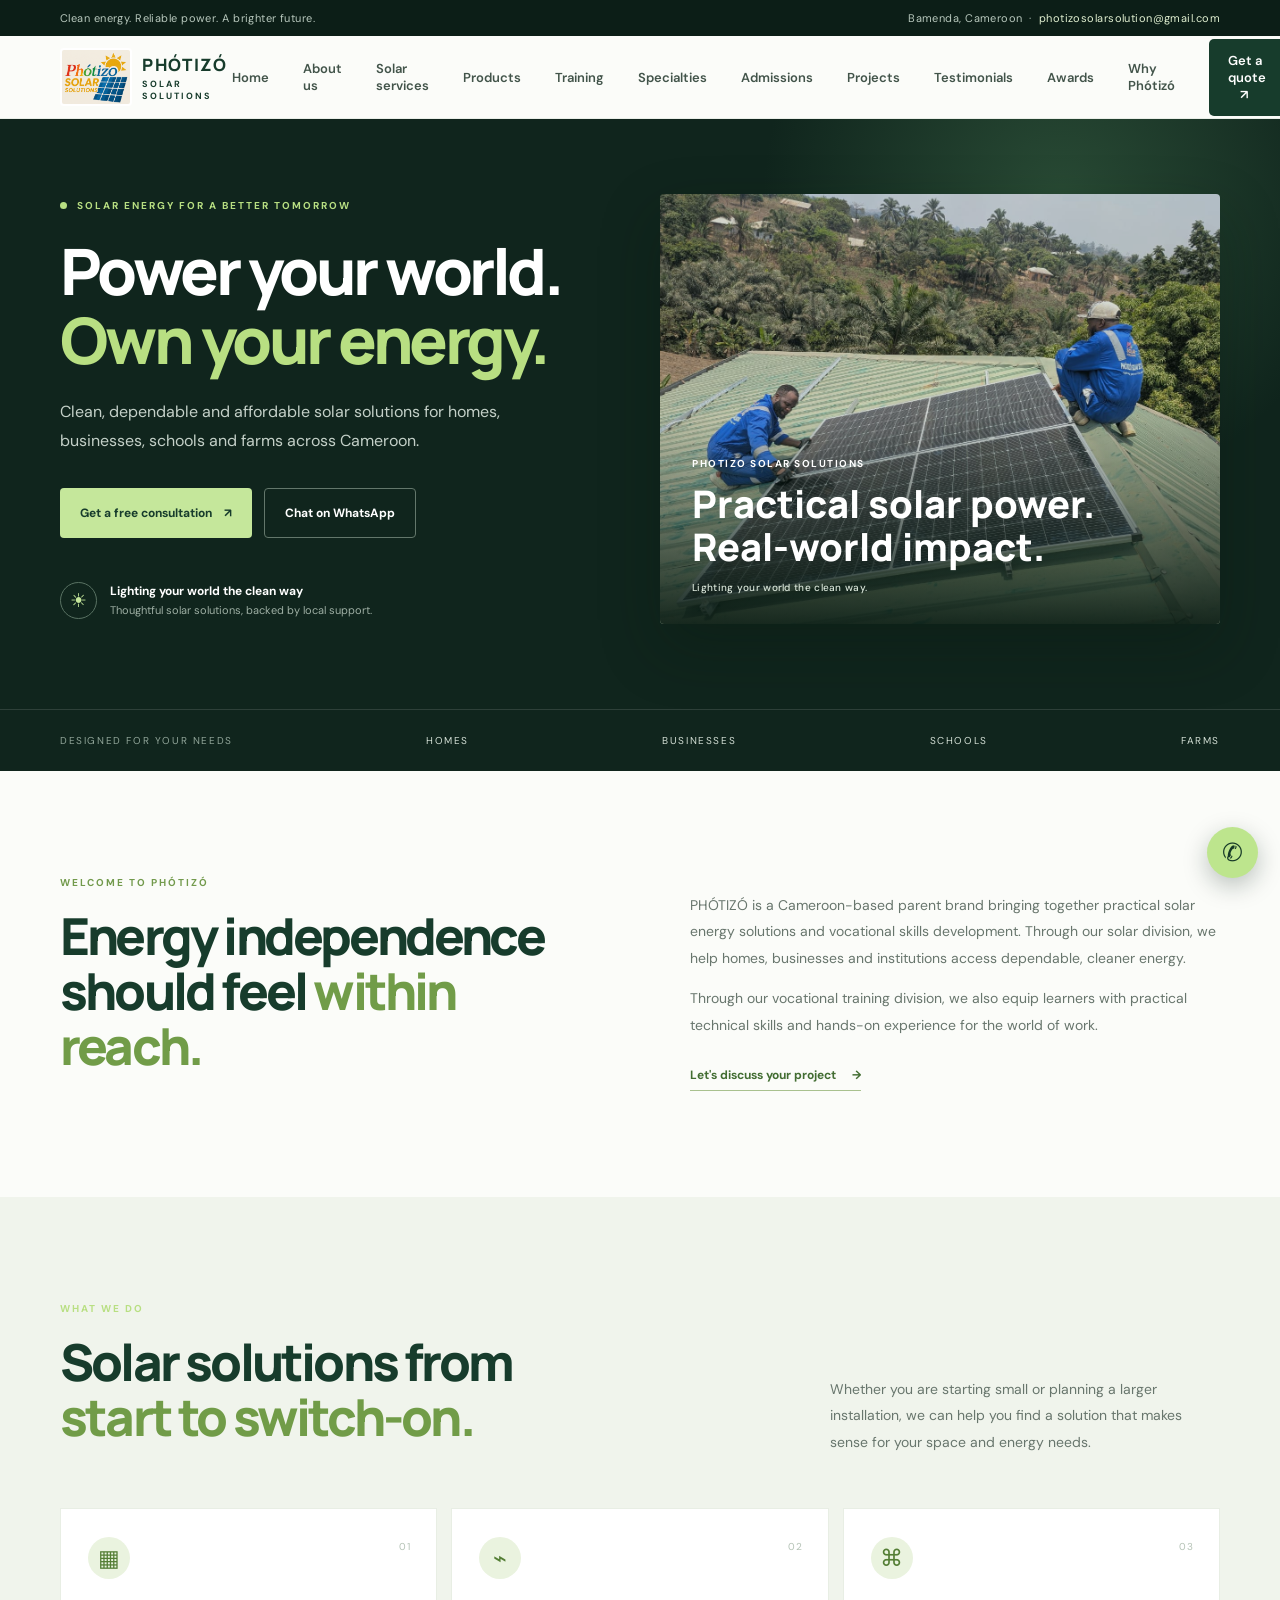
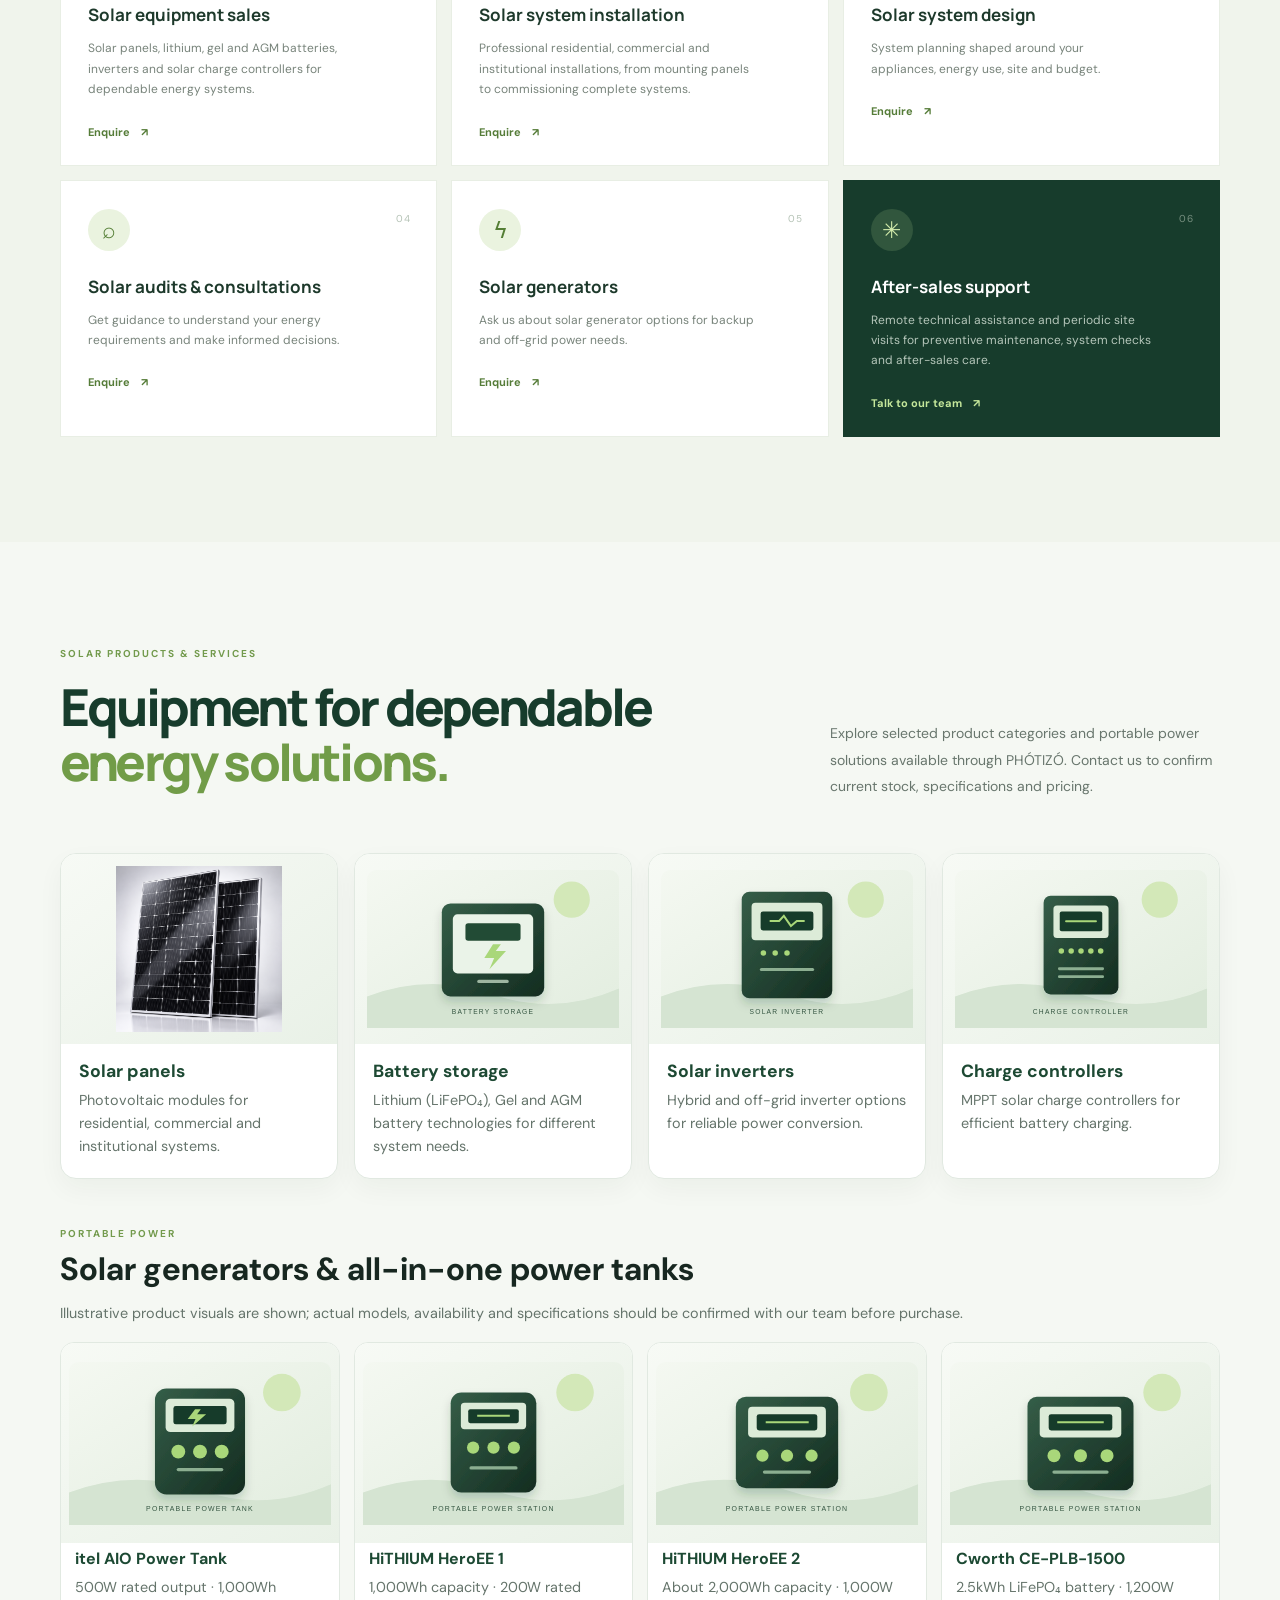
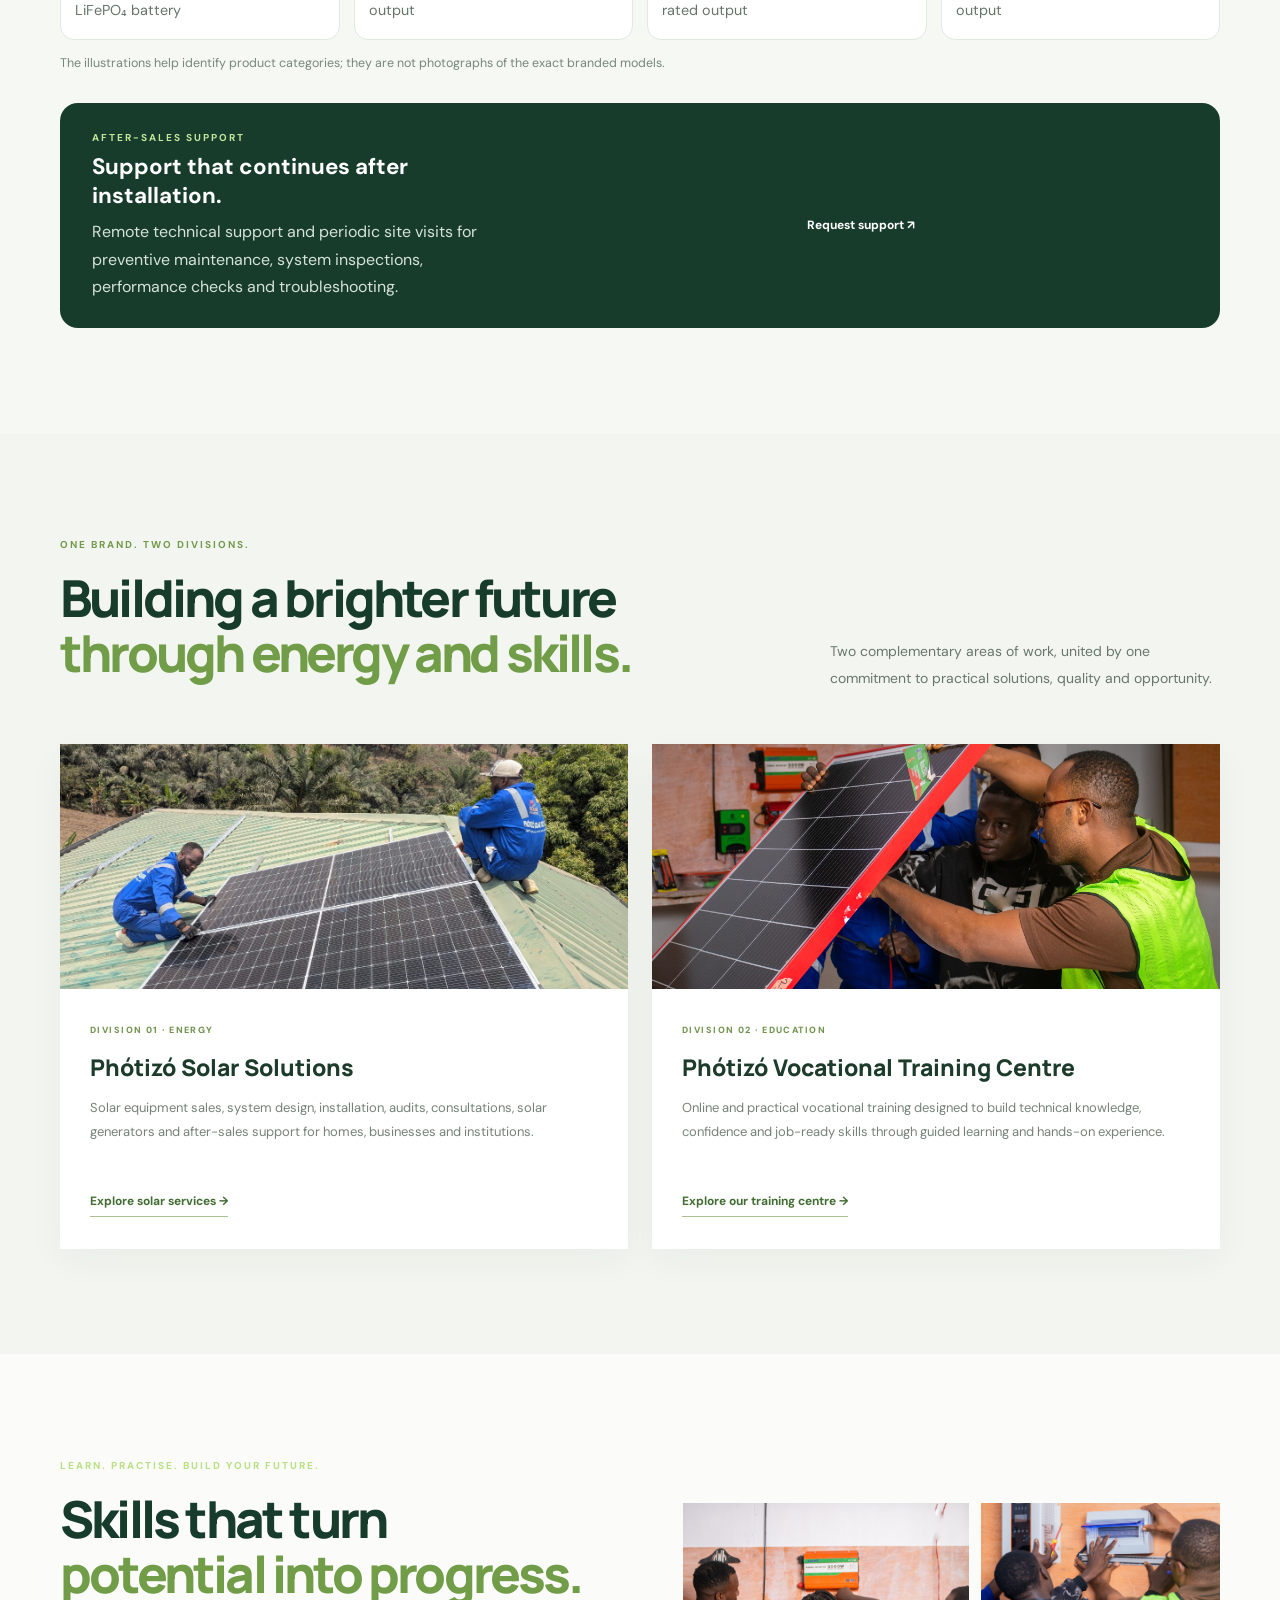
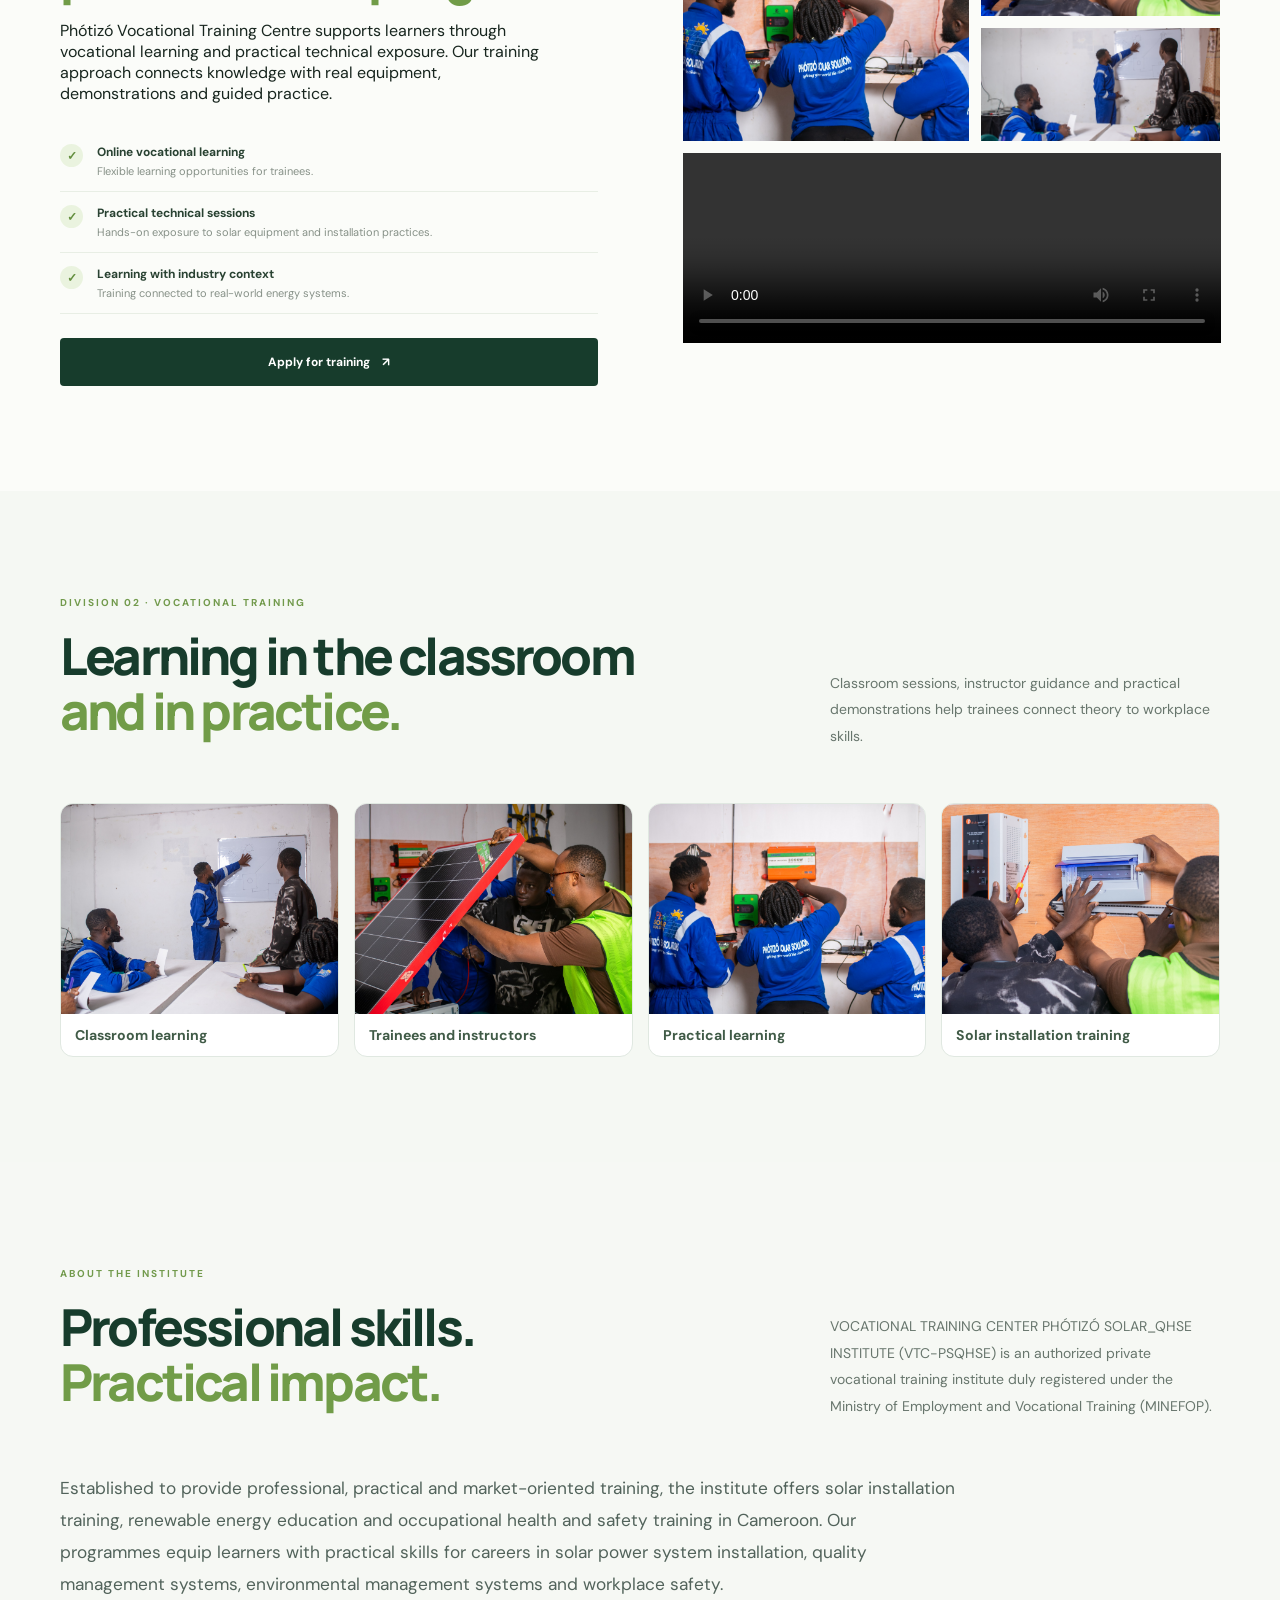
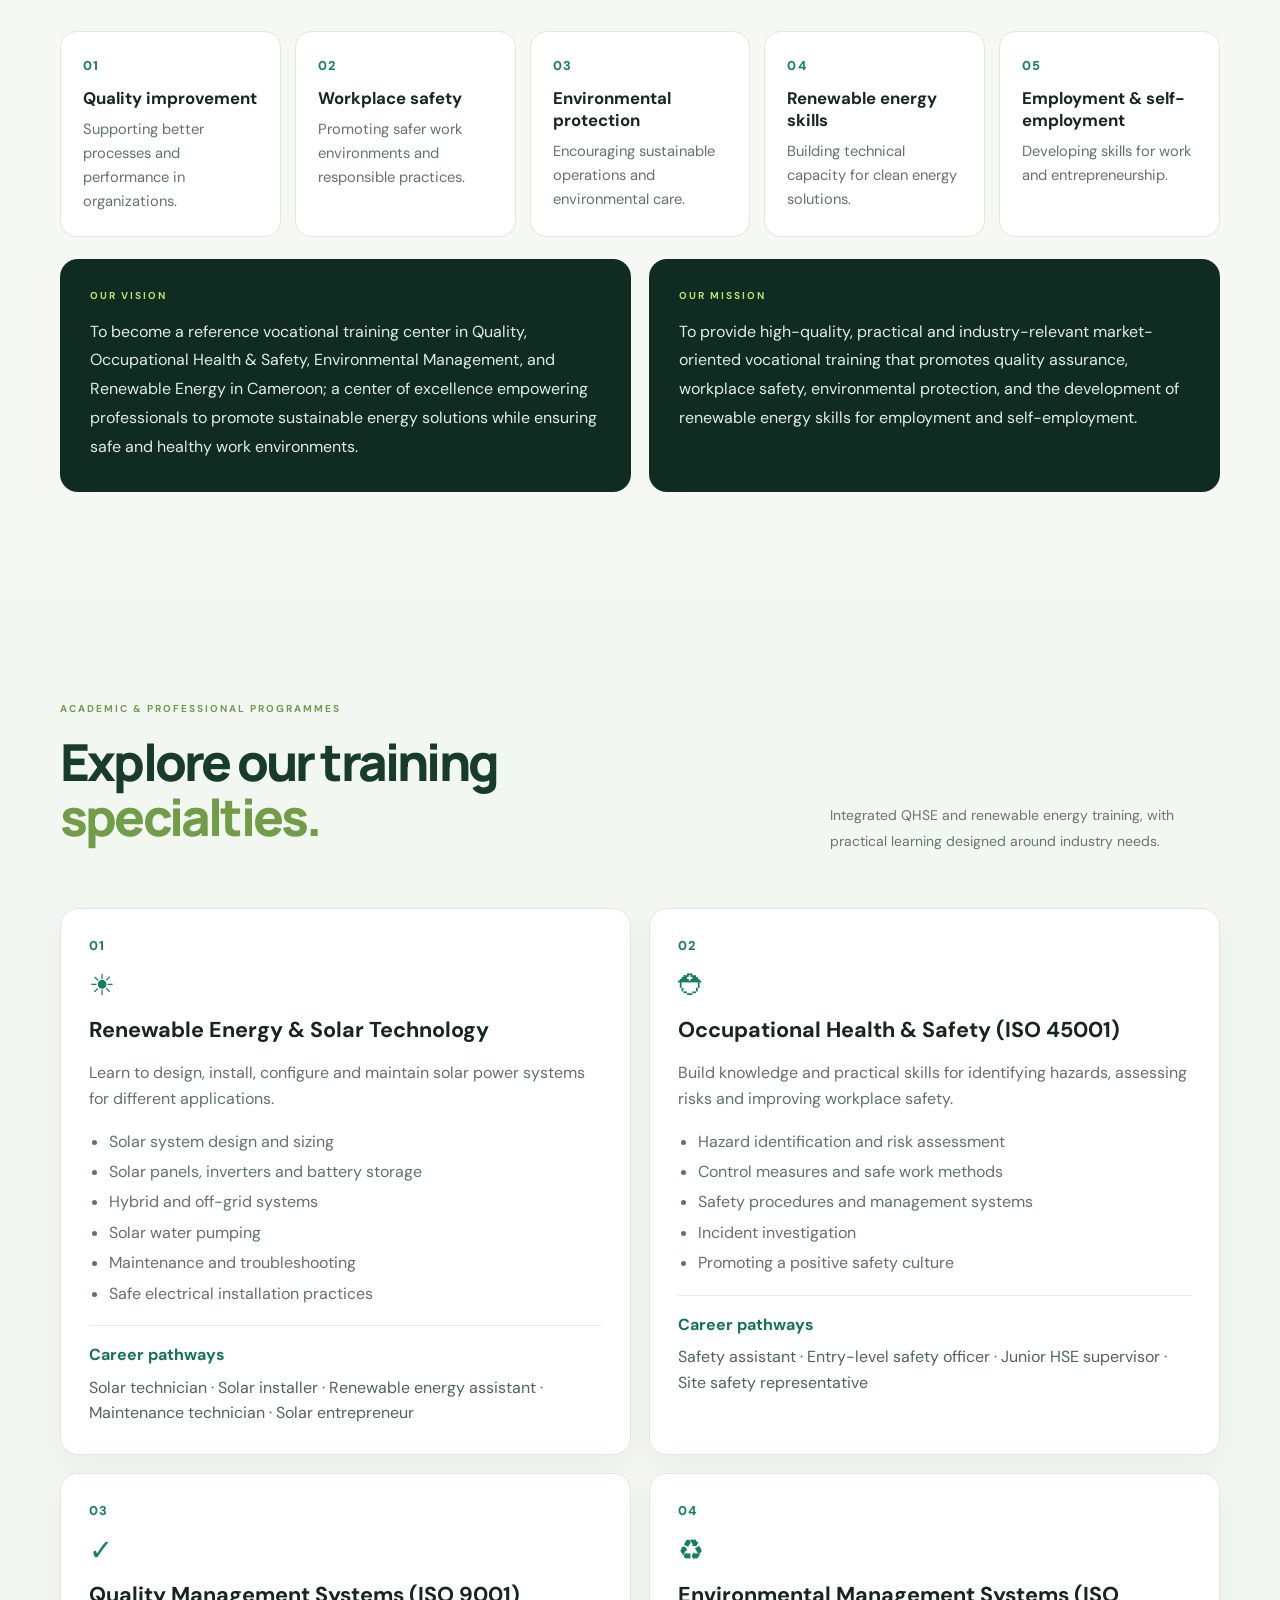
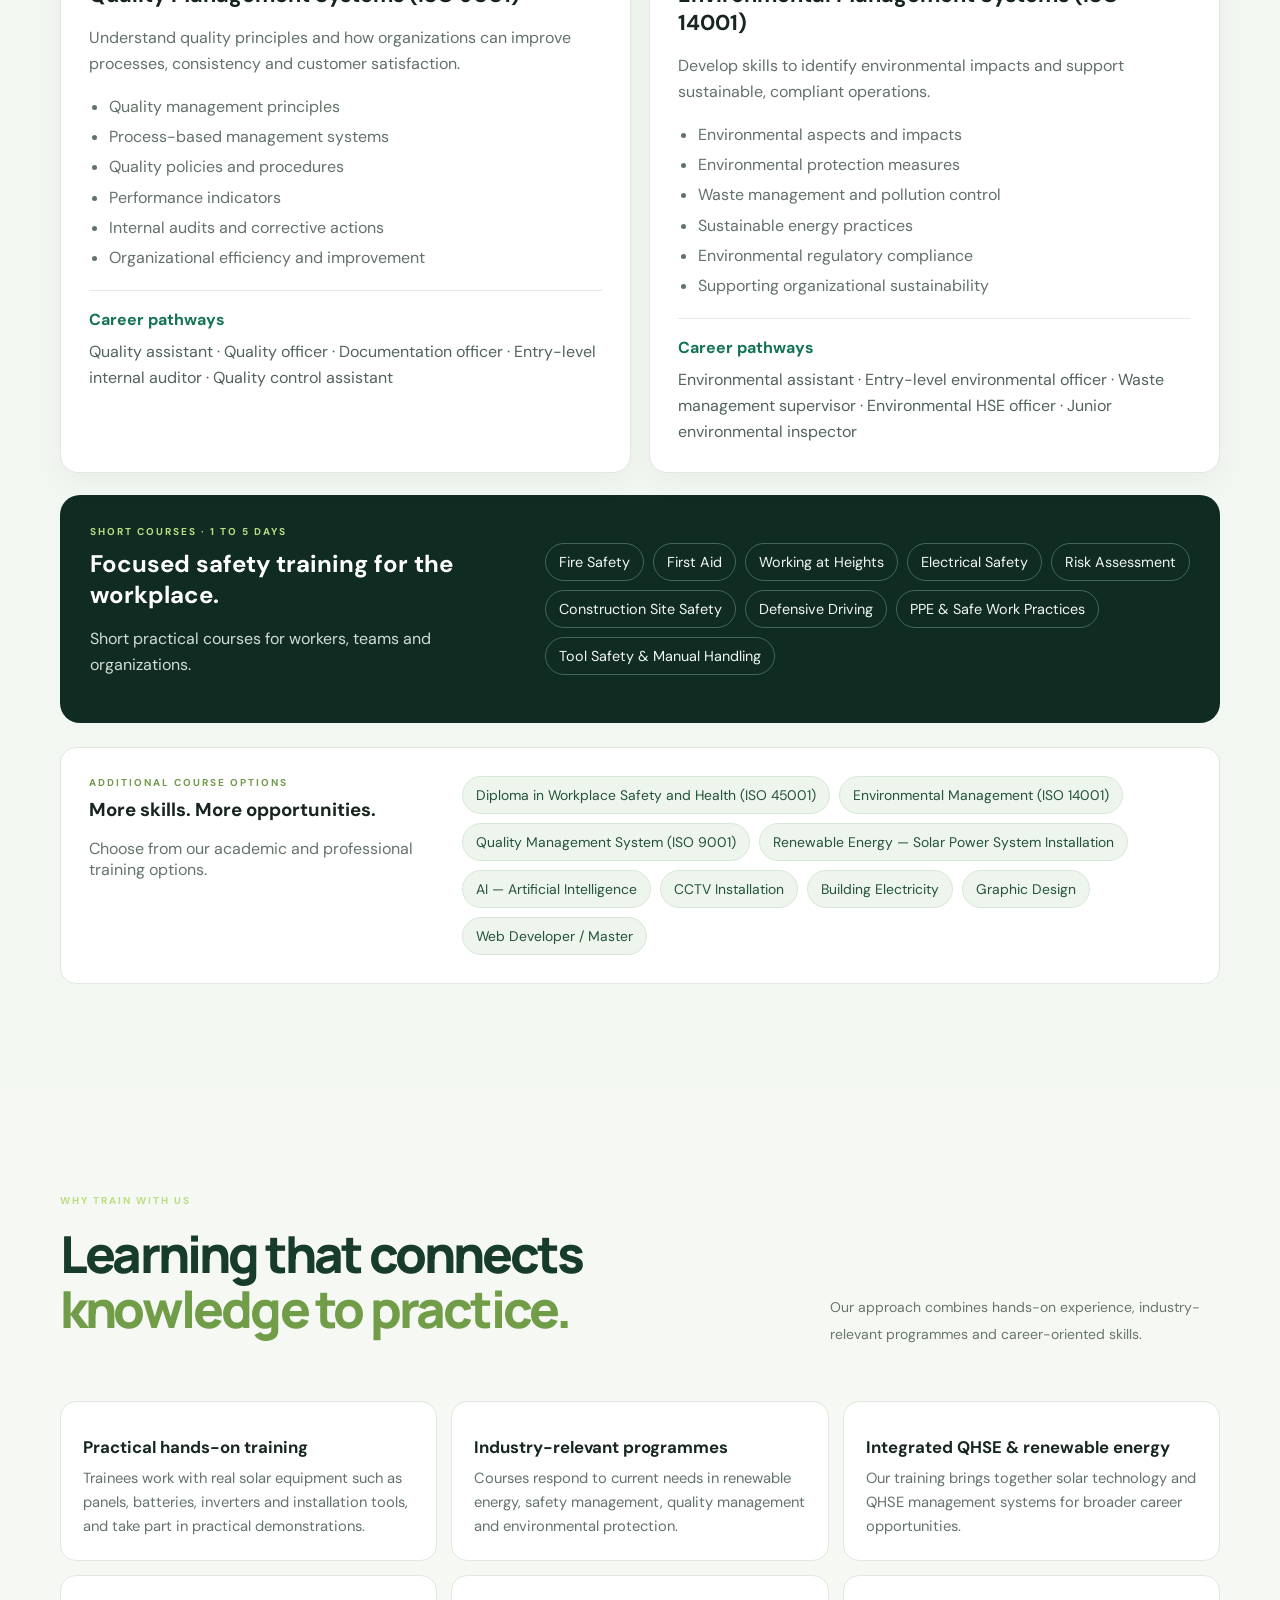
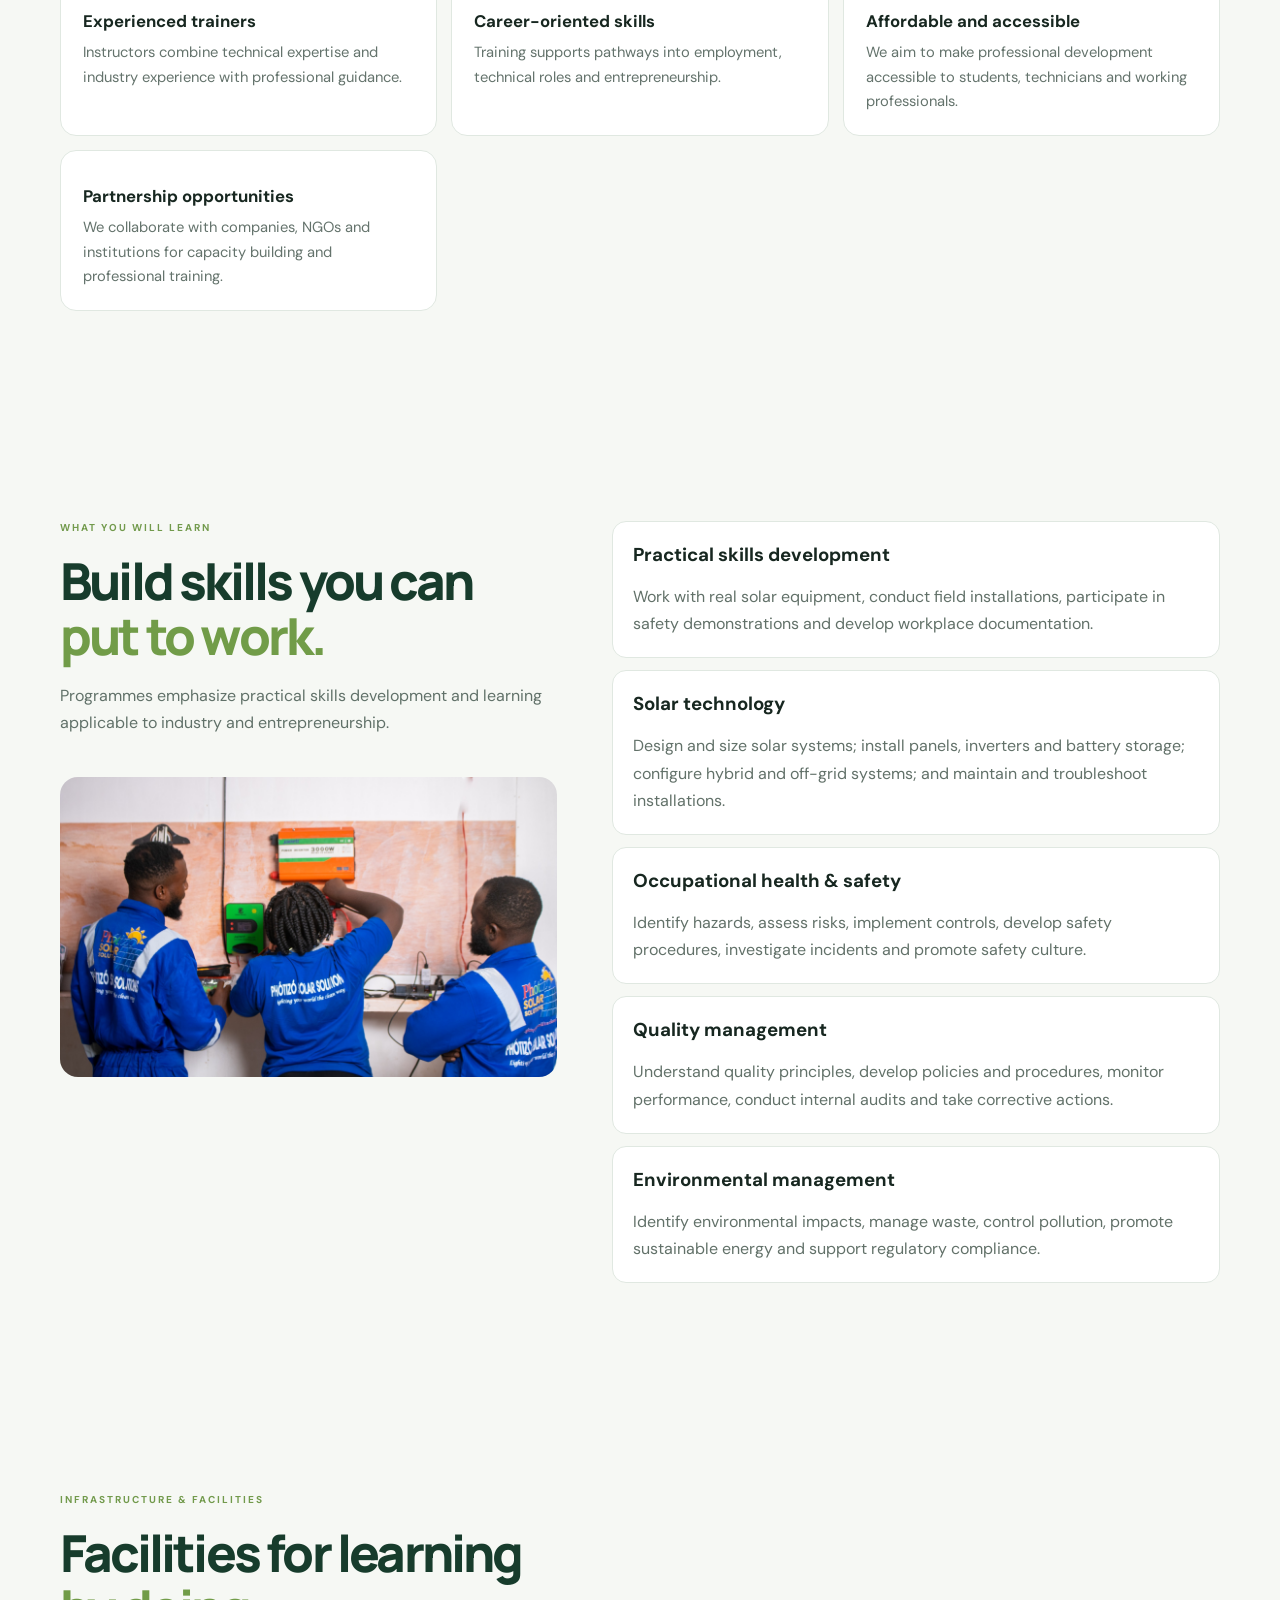
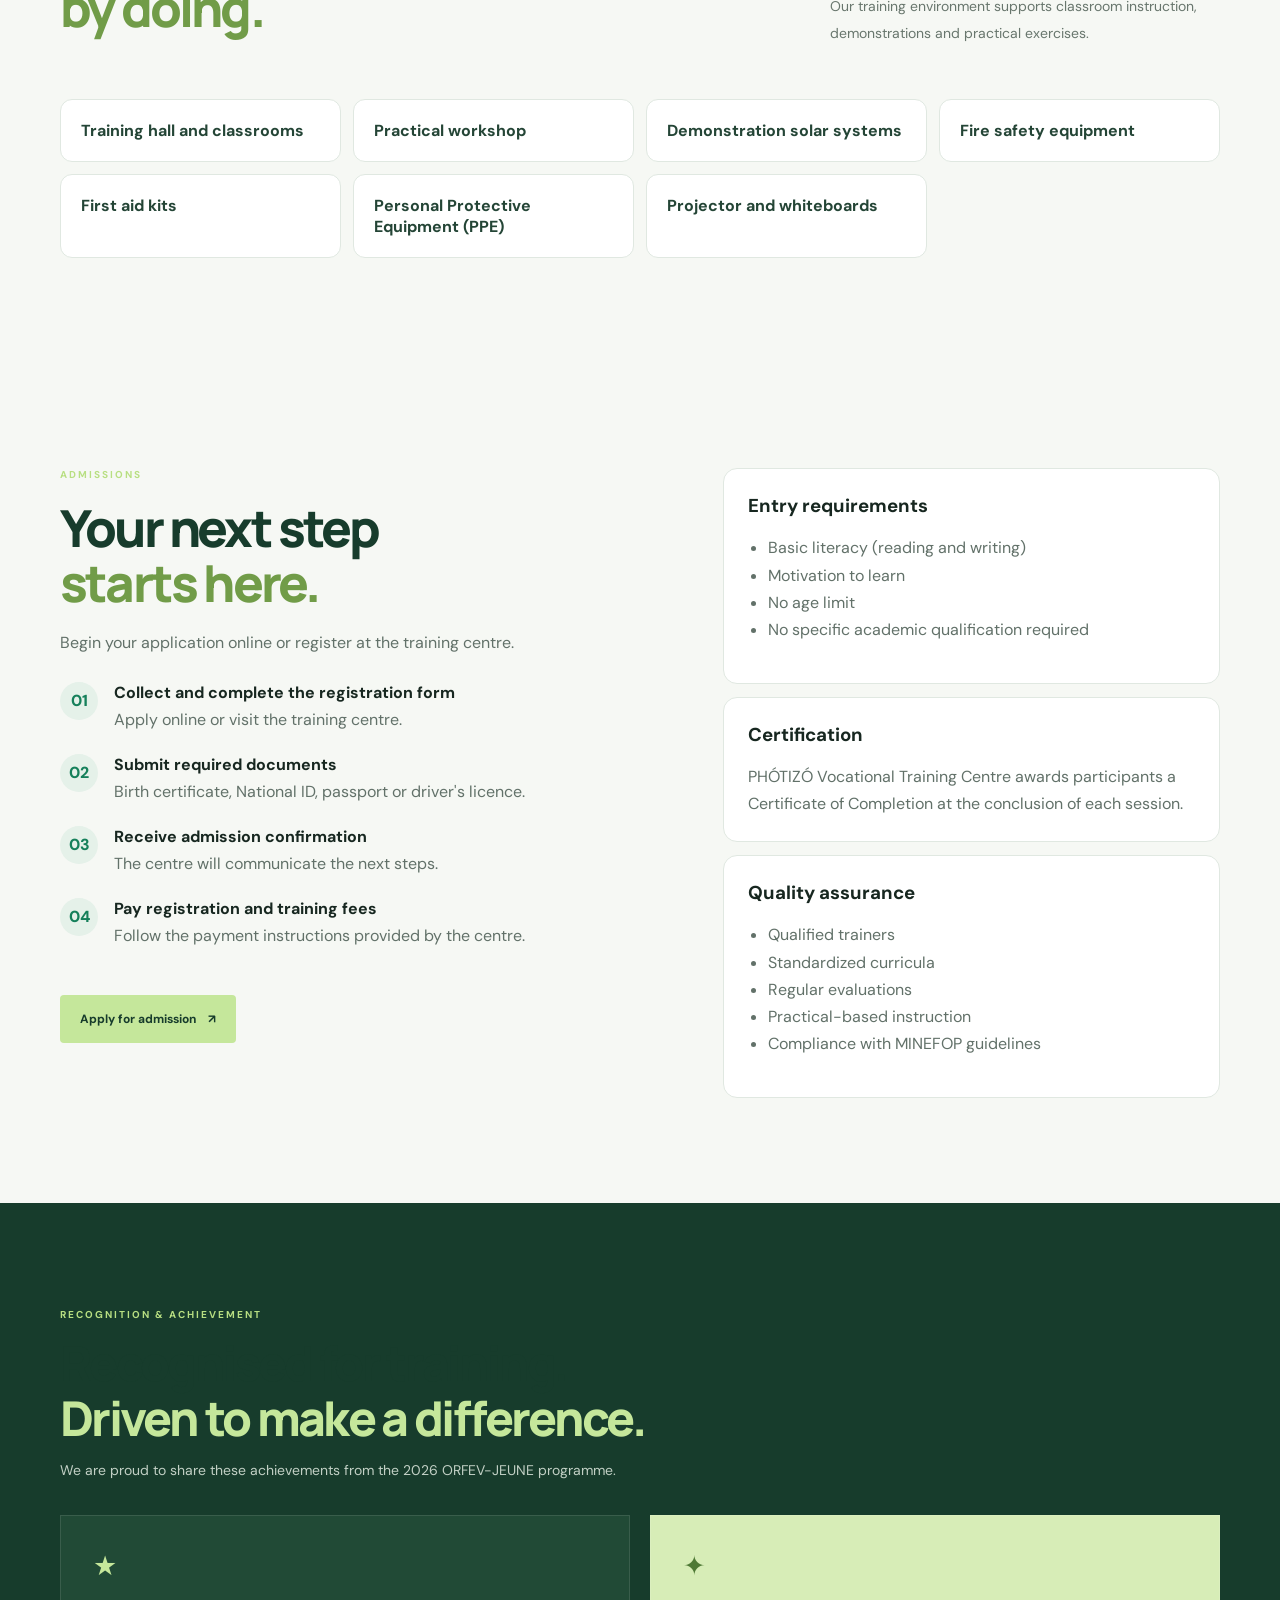
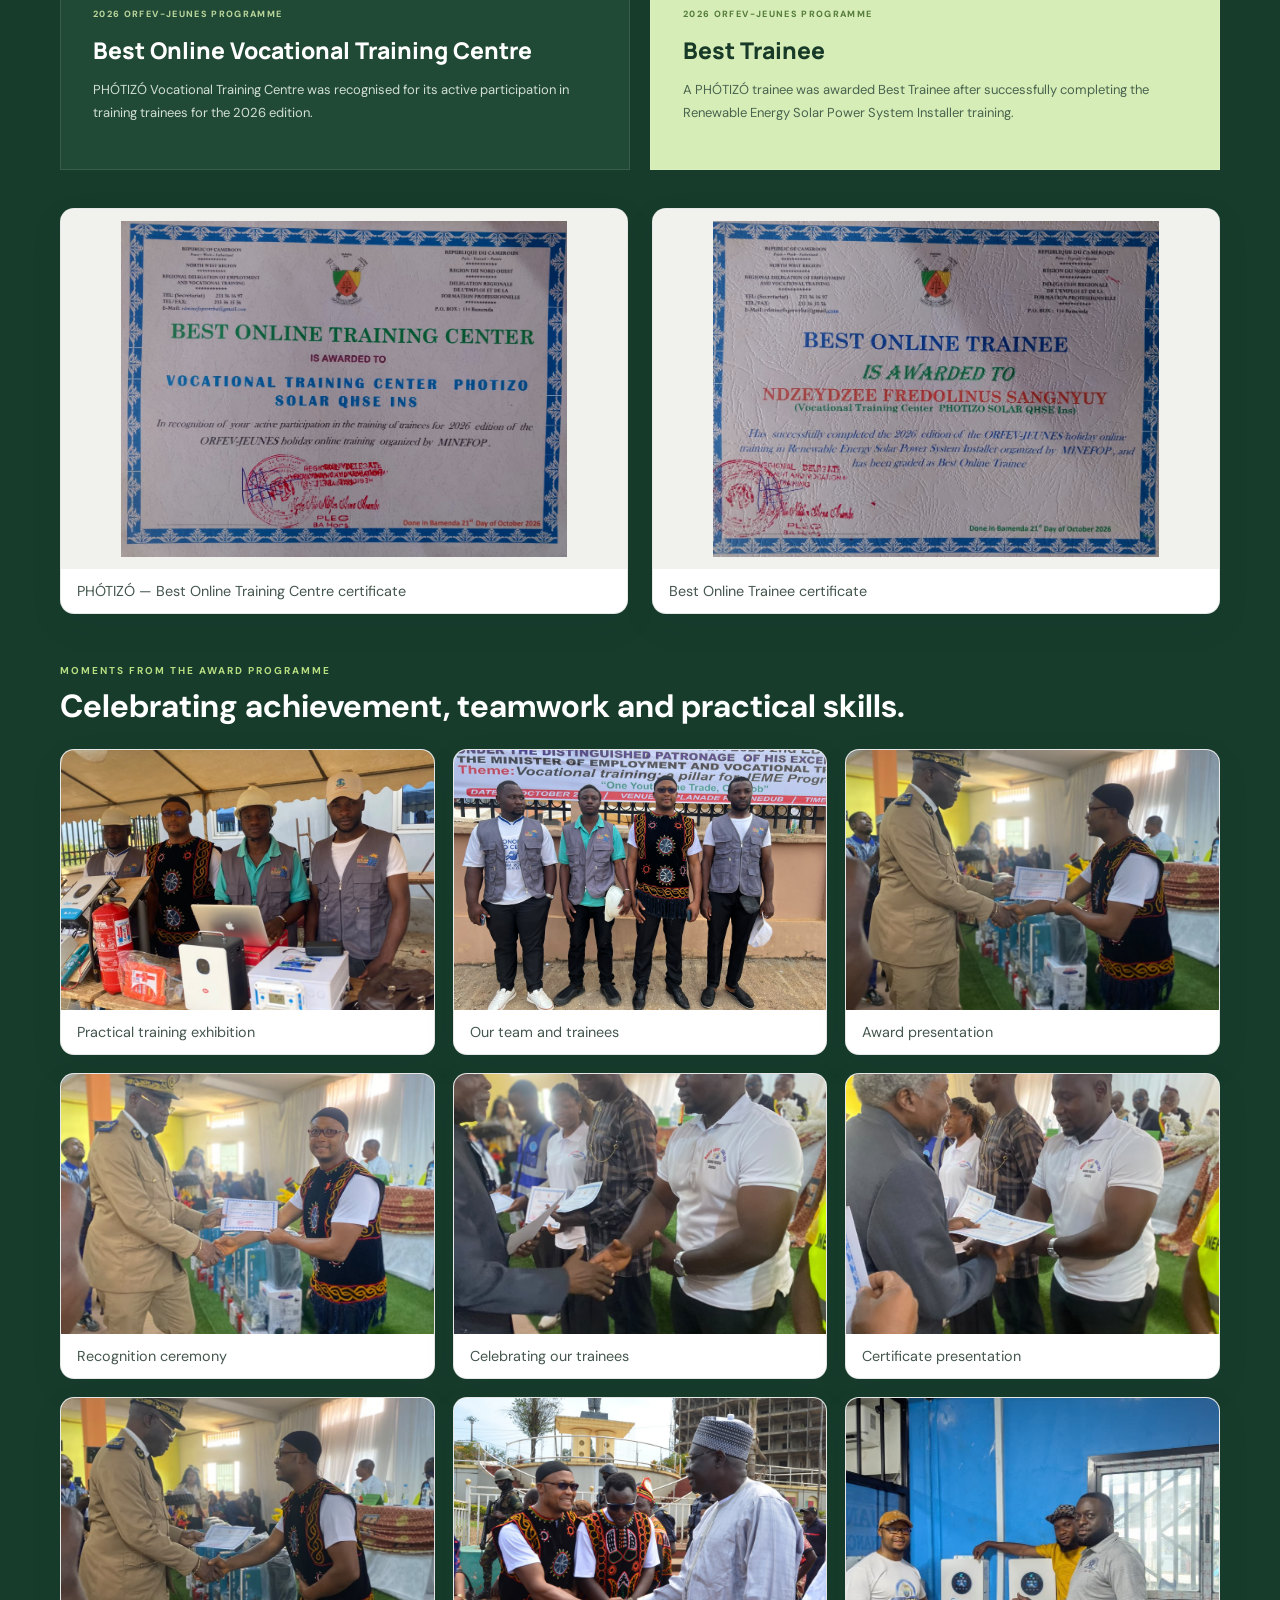
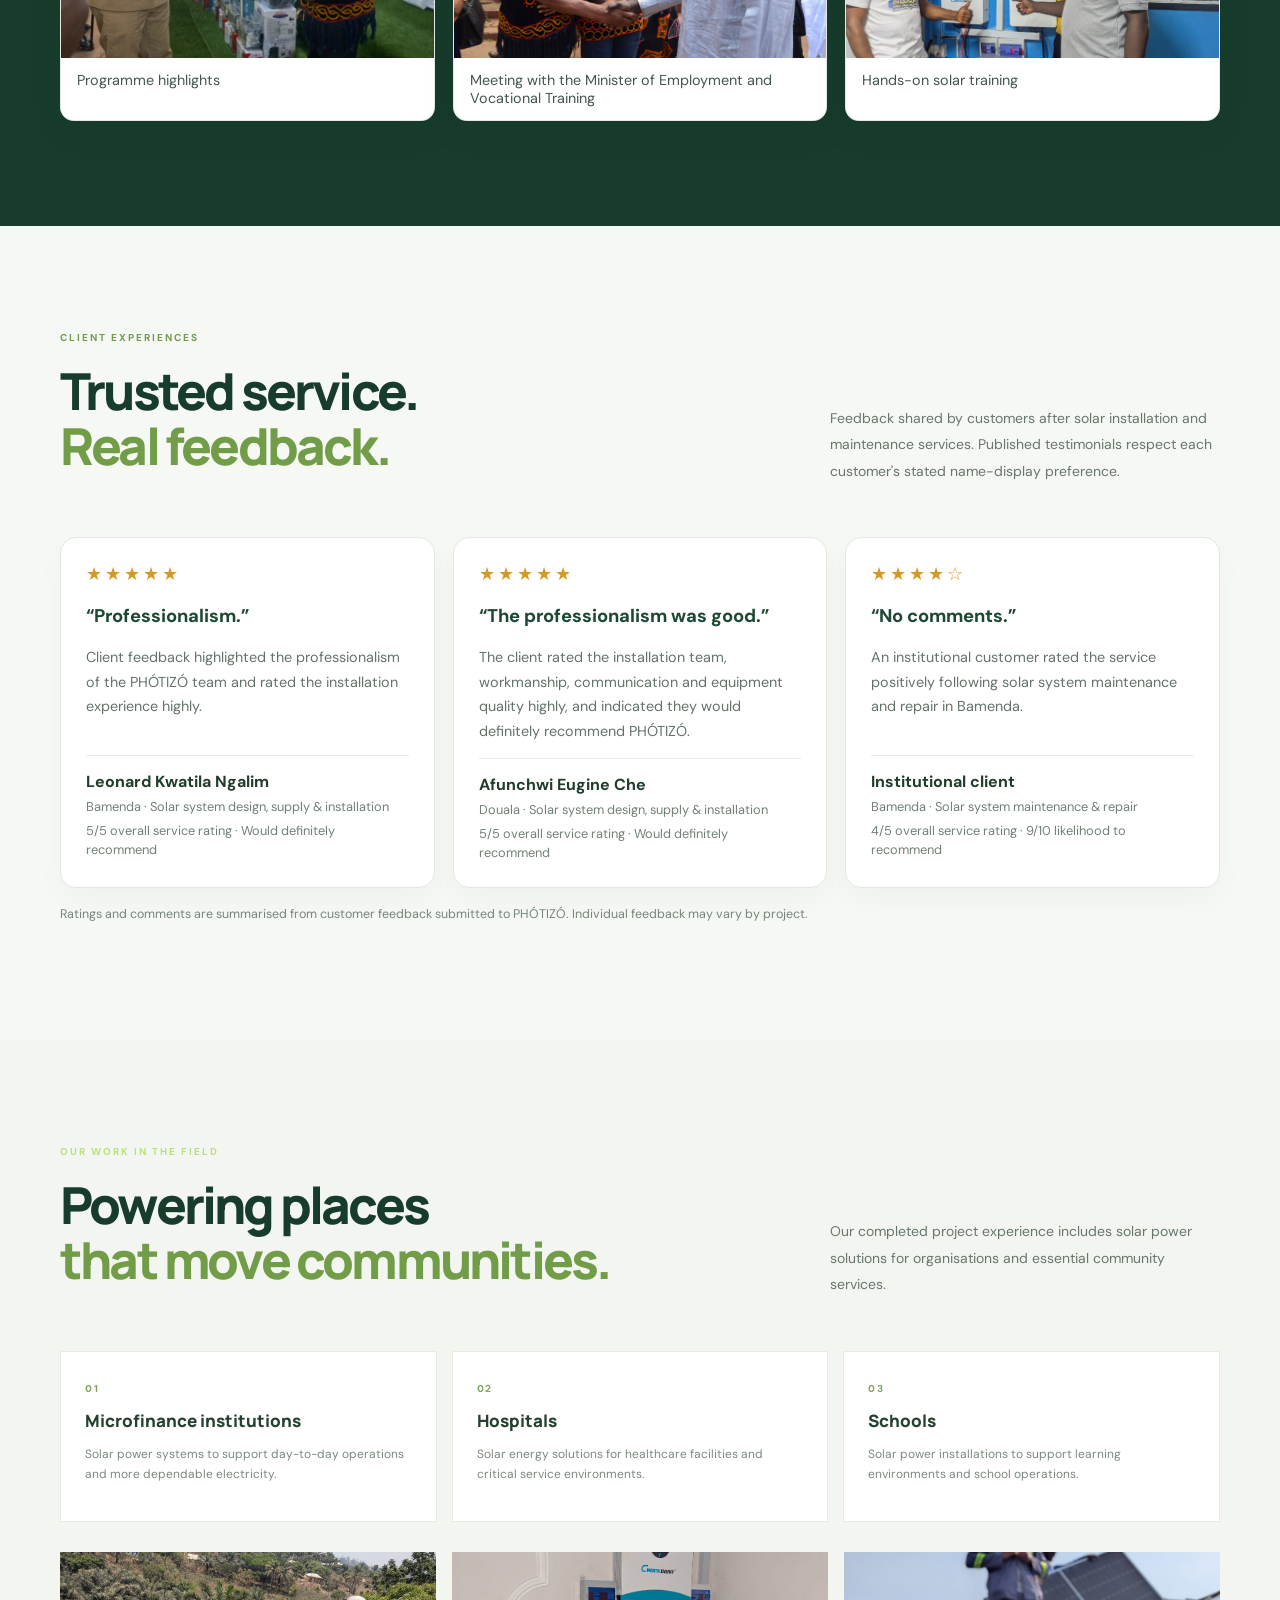
==== commit ed1acc3b: "Add files via upload" ====
--- a/index.html
+++ b/index.html
@@ -17,6 +17,7 @@
   <link href="https://fonts.googleapis.com/css2?family=DM+Sans:wght@400;500;600;700&family=Manrope:wght@400;500;600;700;800&display=swap" rel="stylesheet">
   <link rel="stylesheet" href="styles.css">
   <link rel="stylesheet" href="product-gallery.css">
+  <link rel="canonical" href="https://photizosolar.com/">
 </head>
 <body>
   <a class="skip-link" href="#main-content">Skip to content</a>
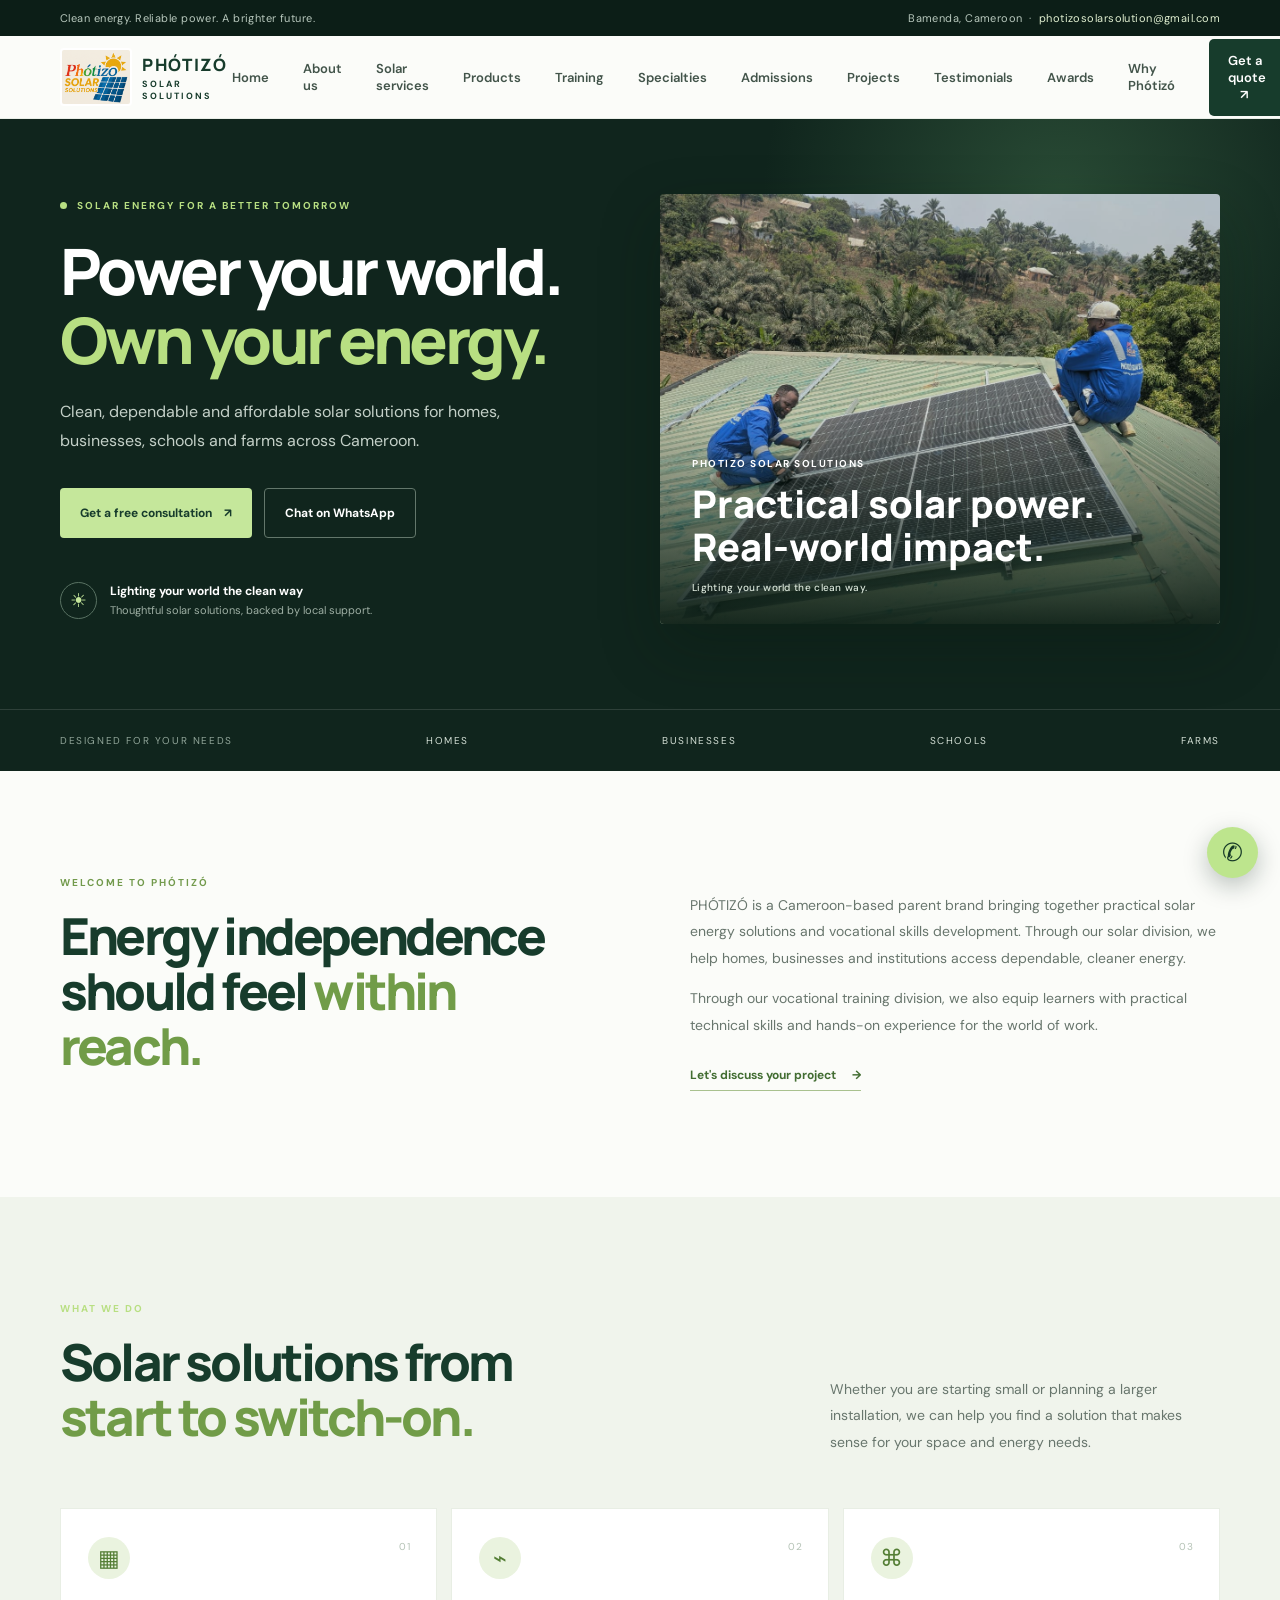
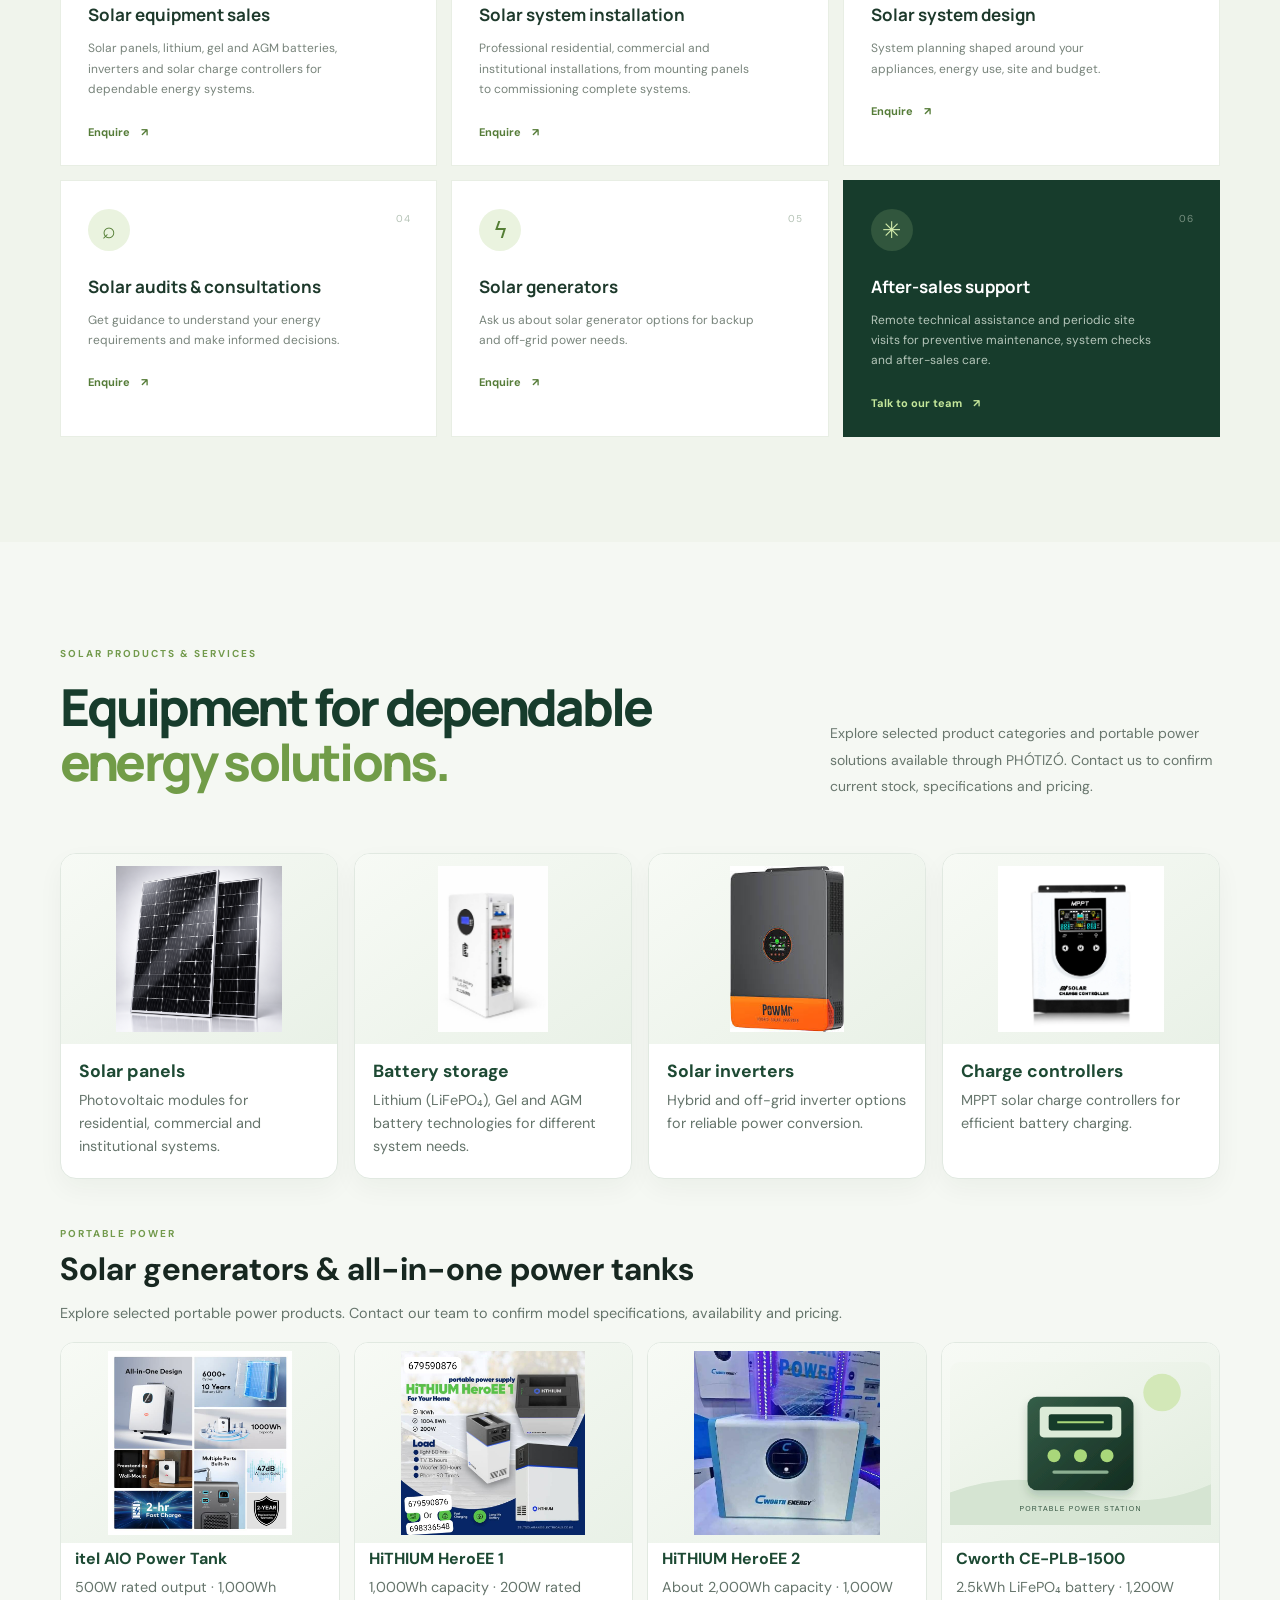
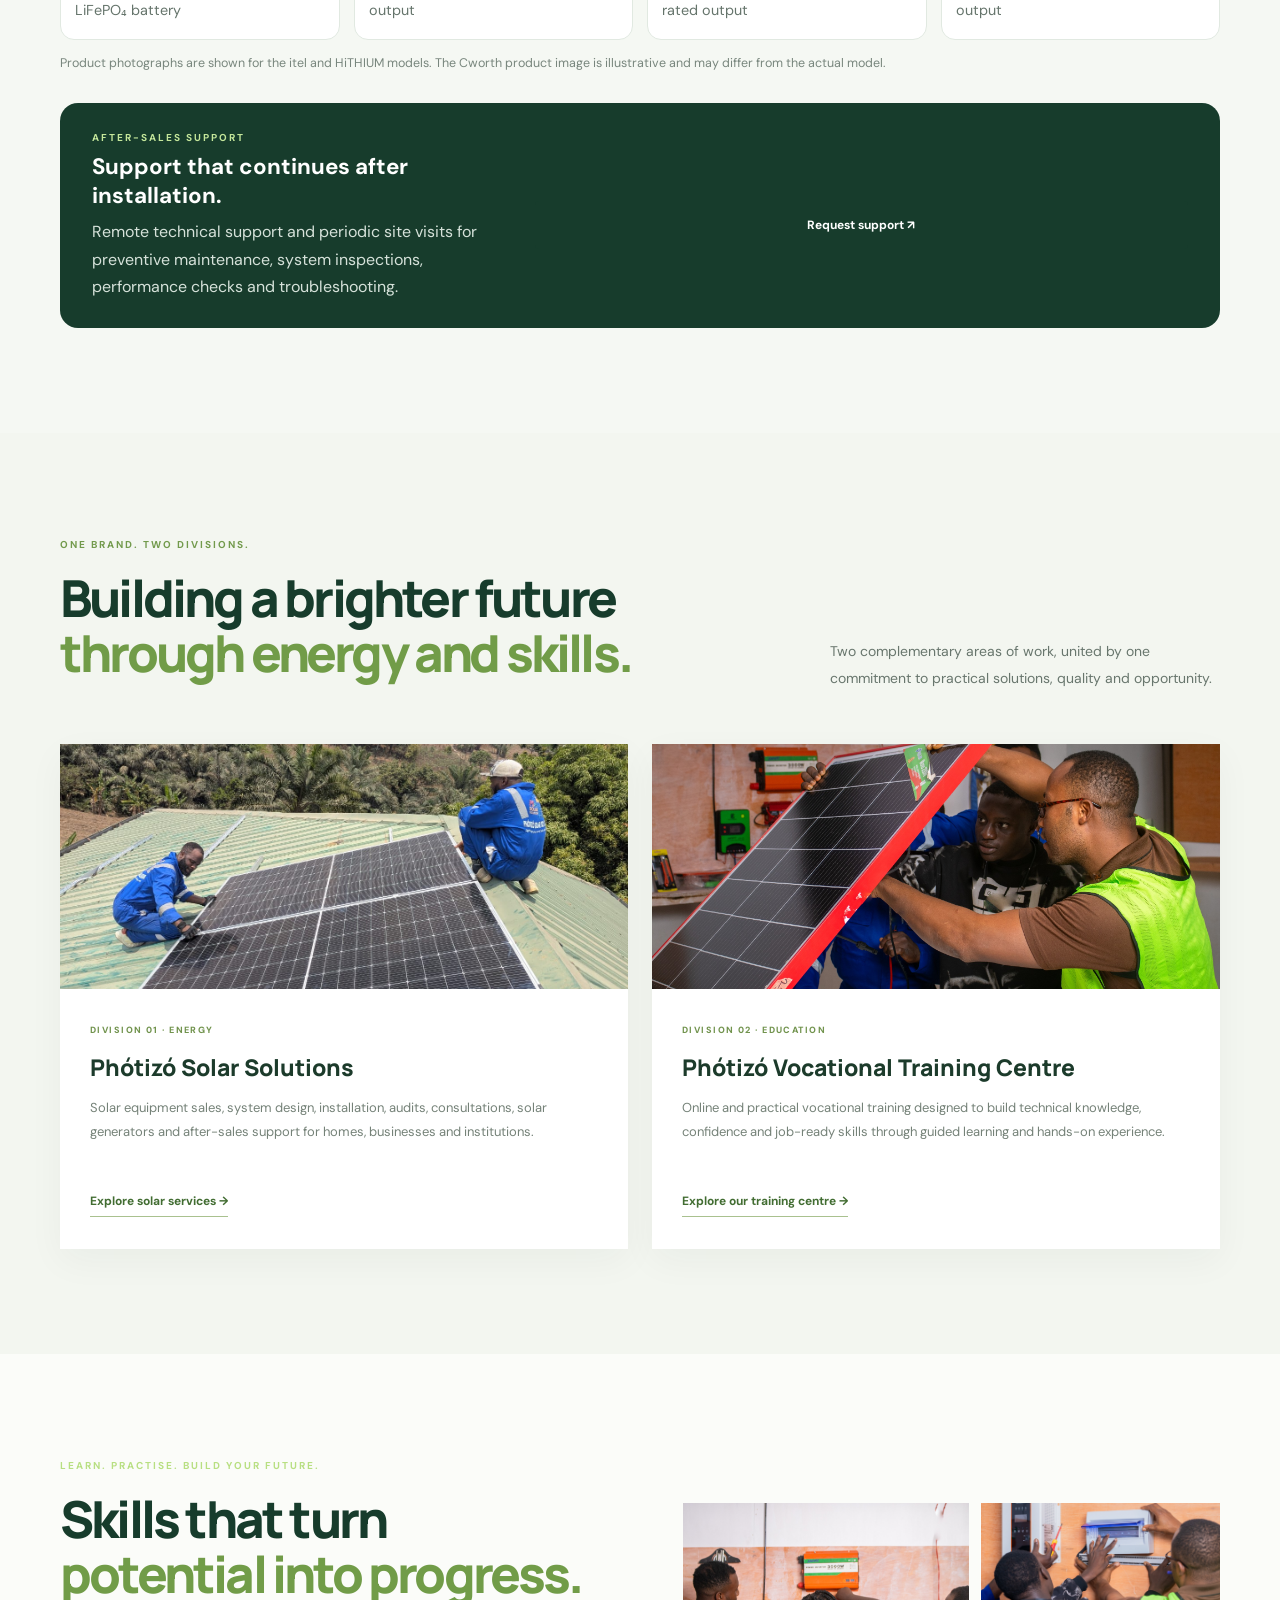
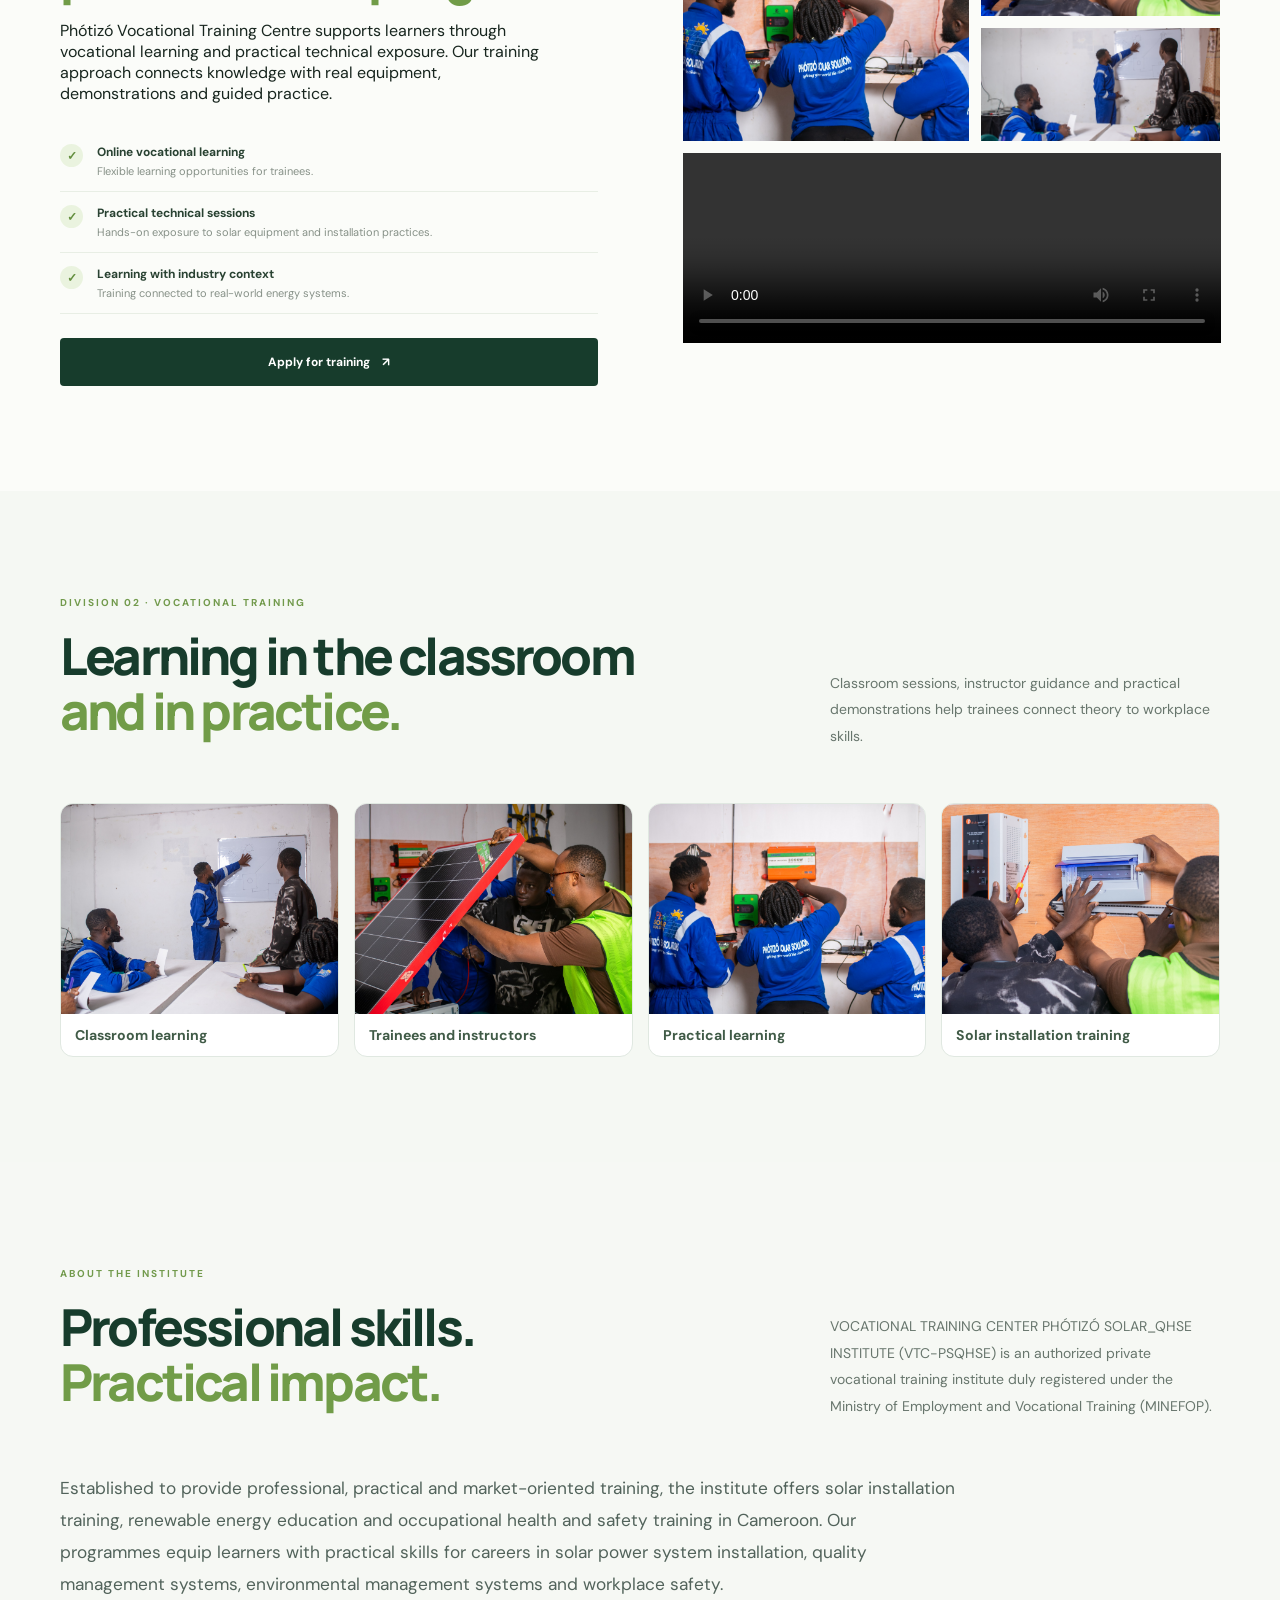
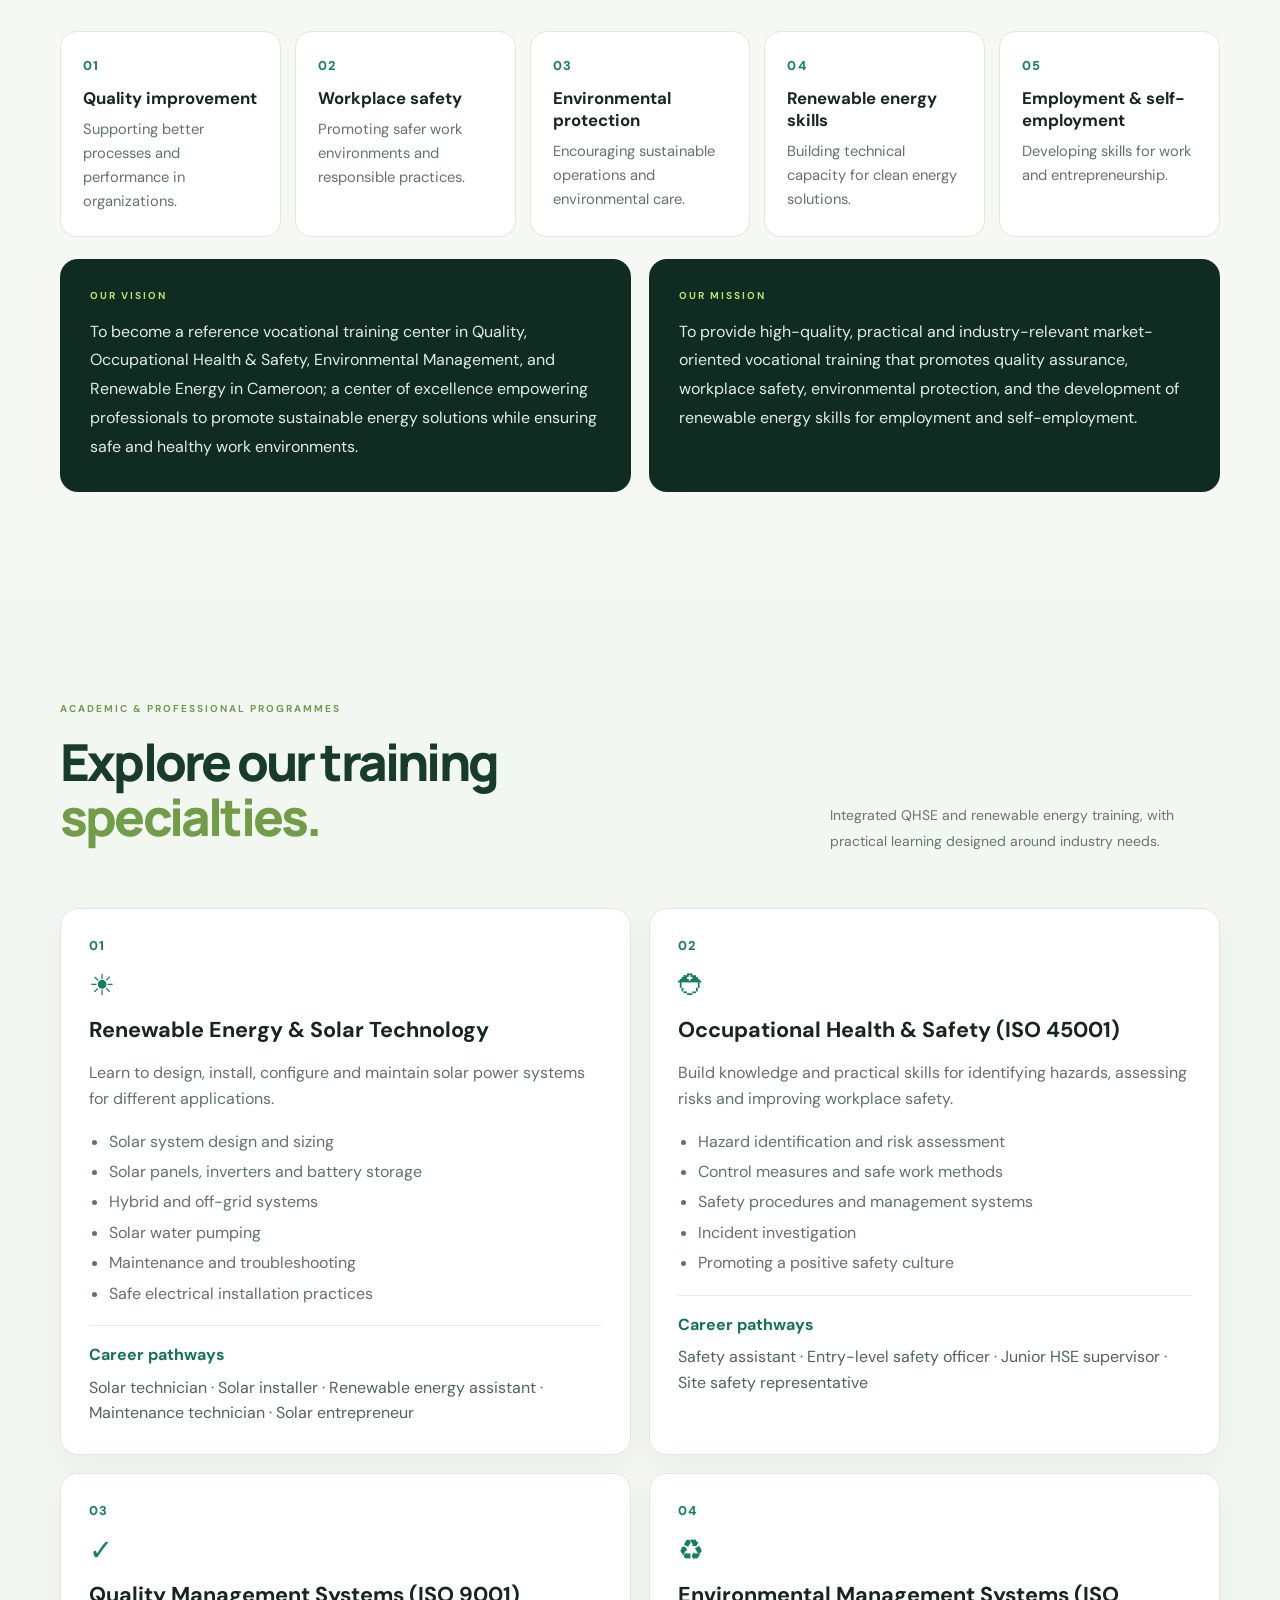
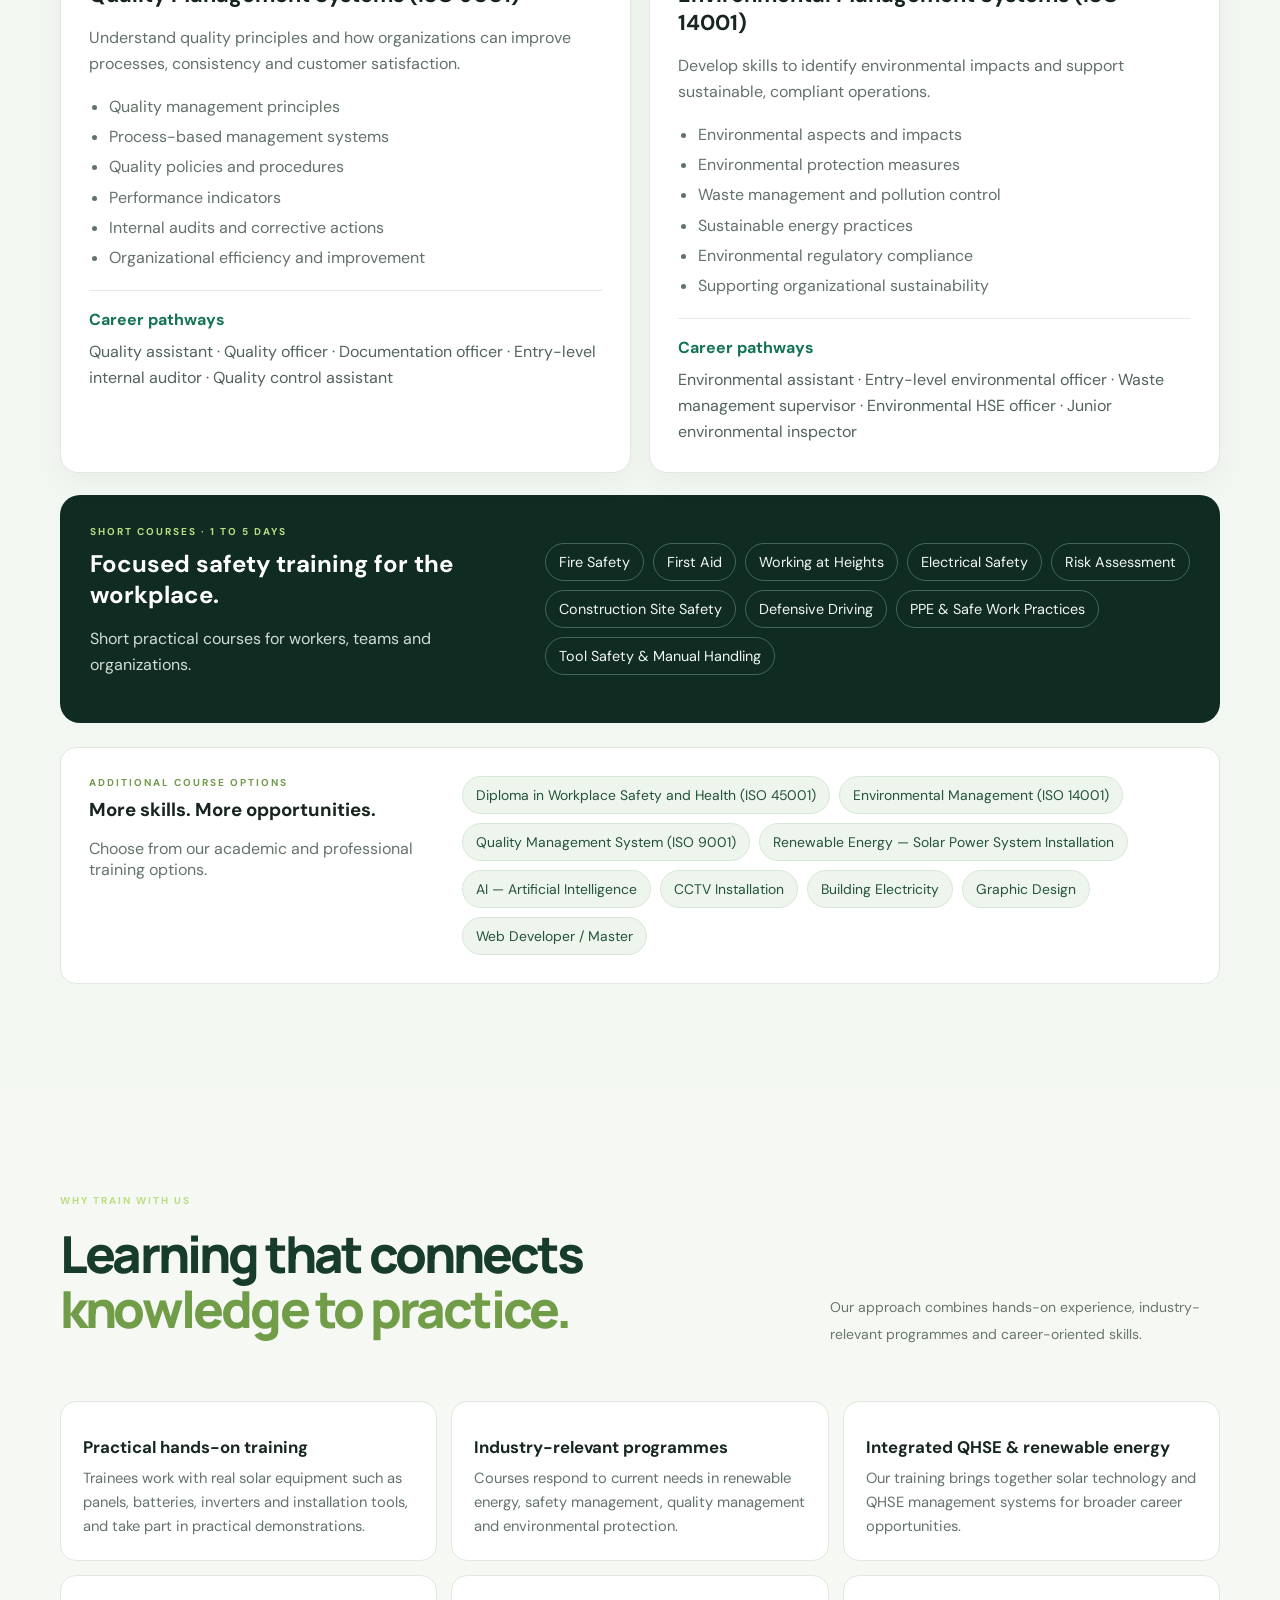
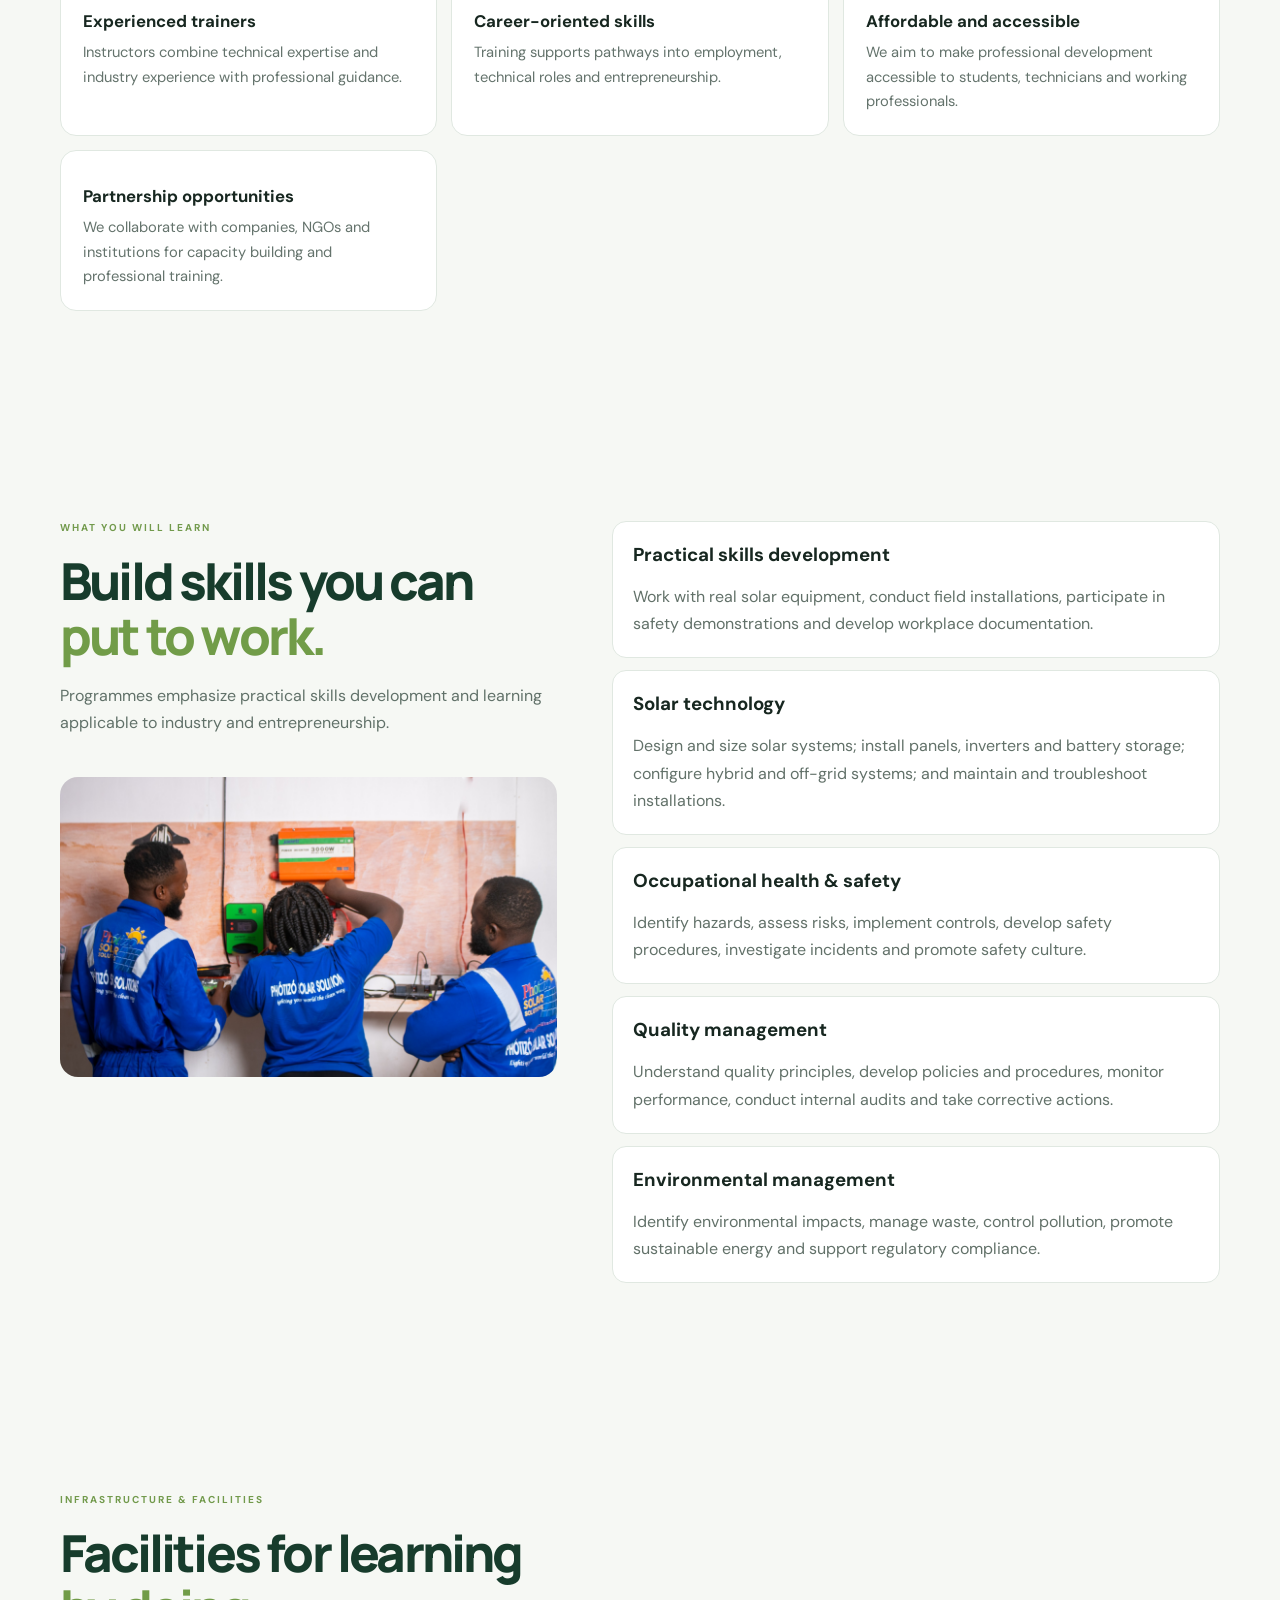
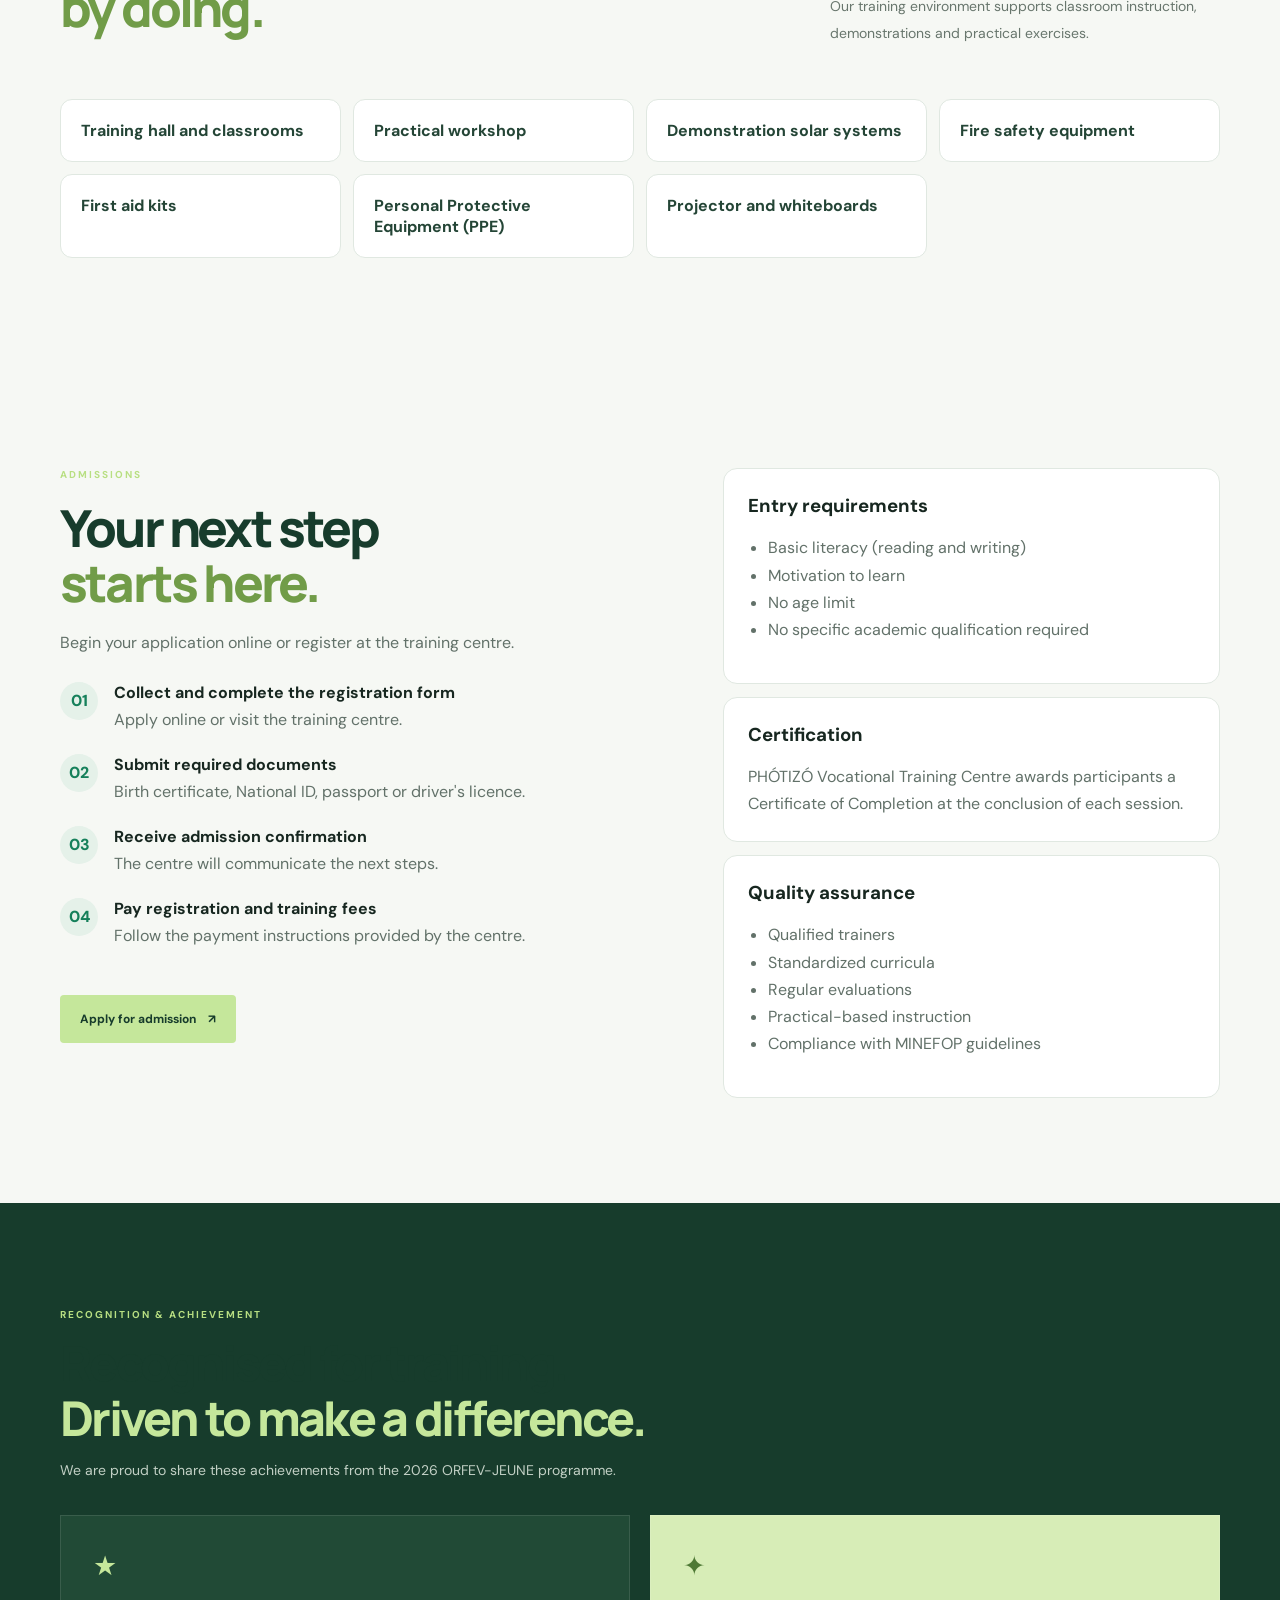
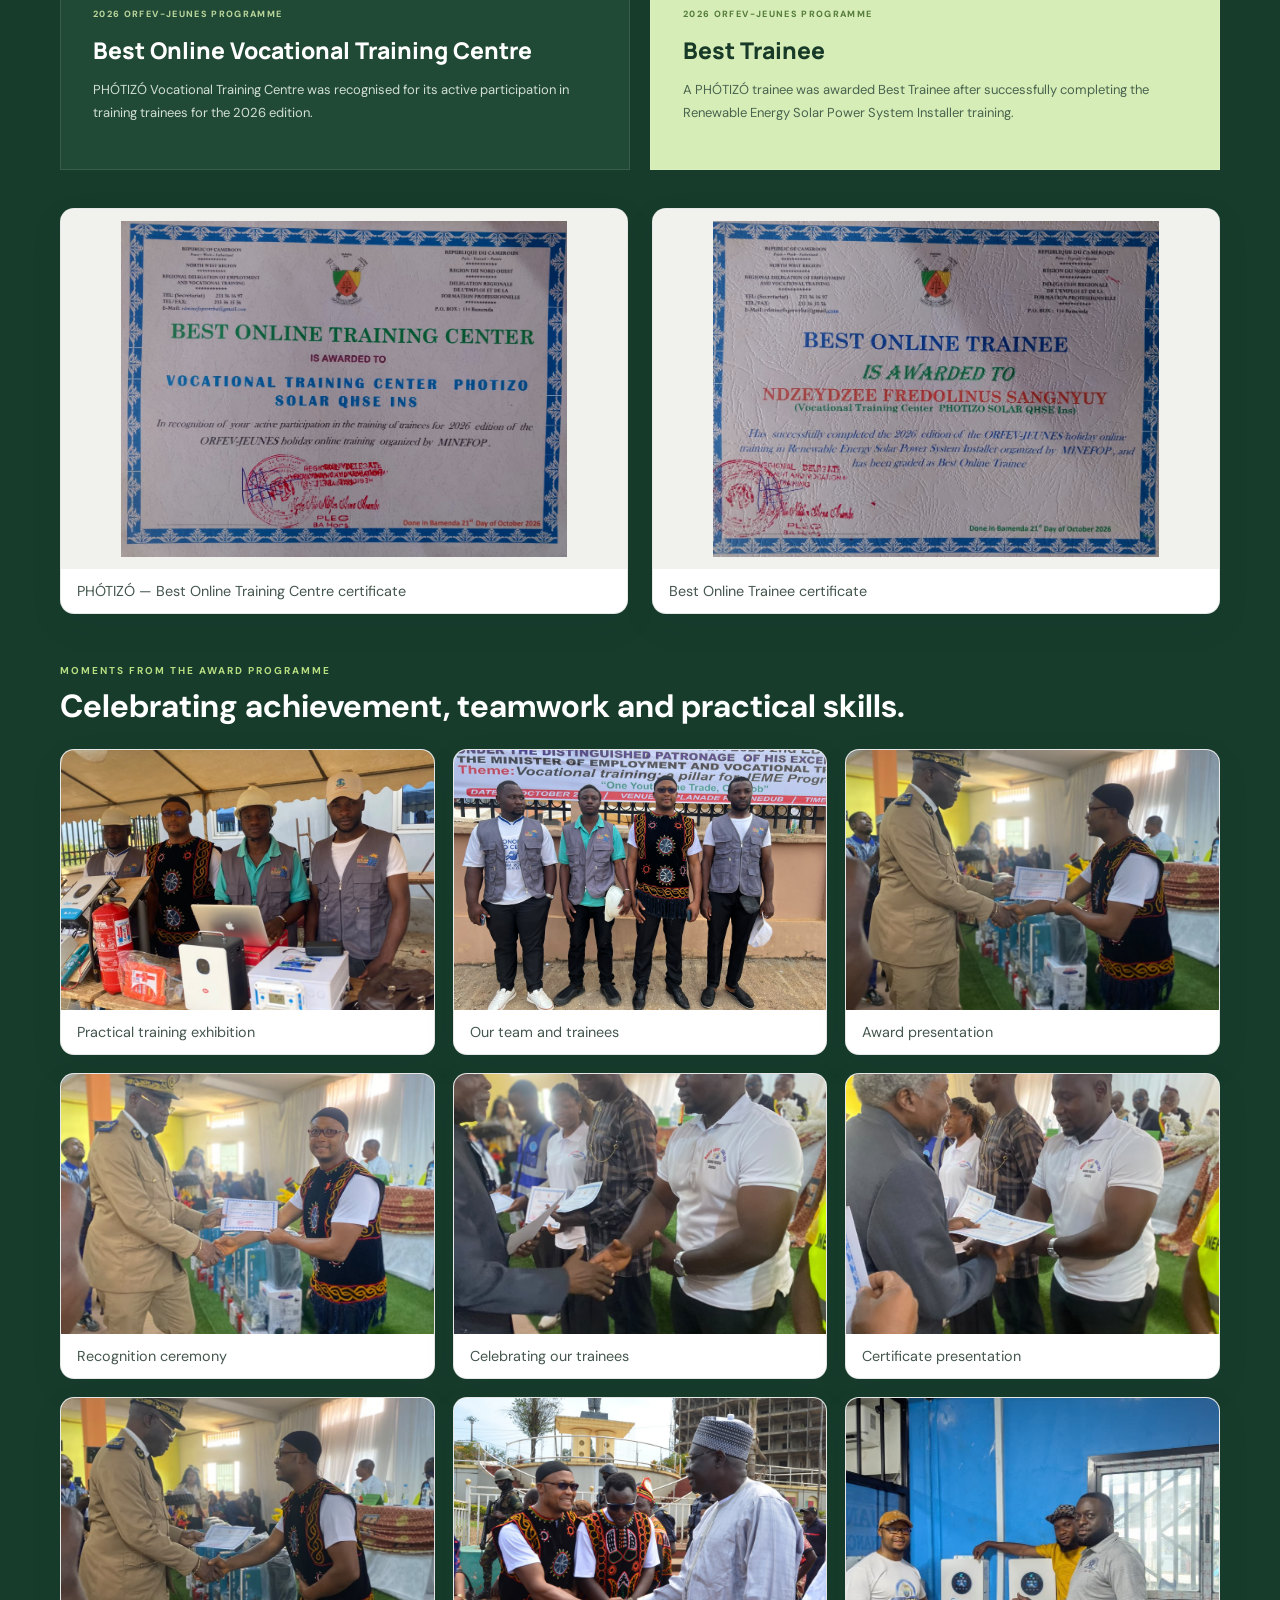
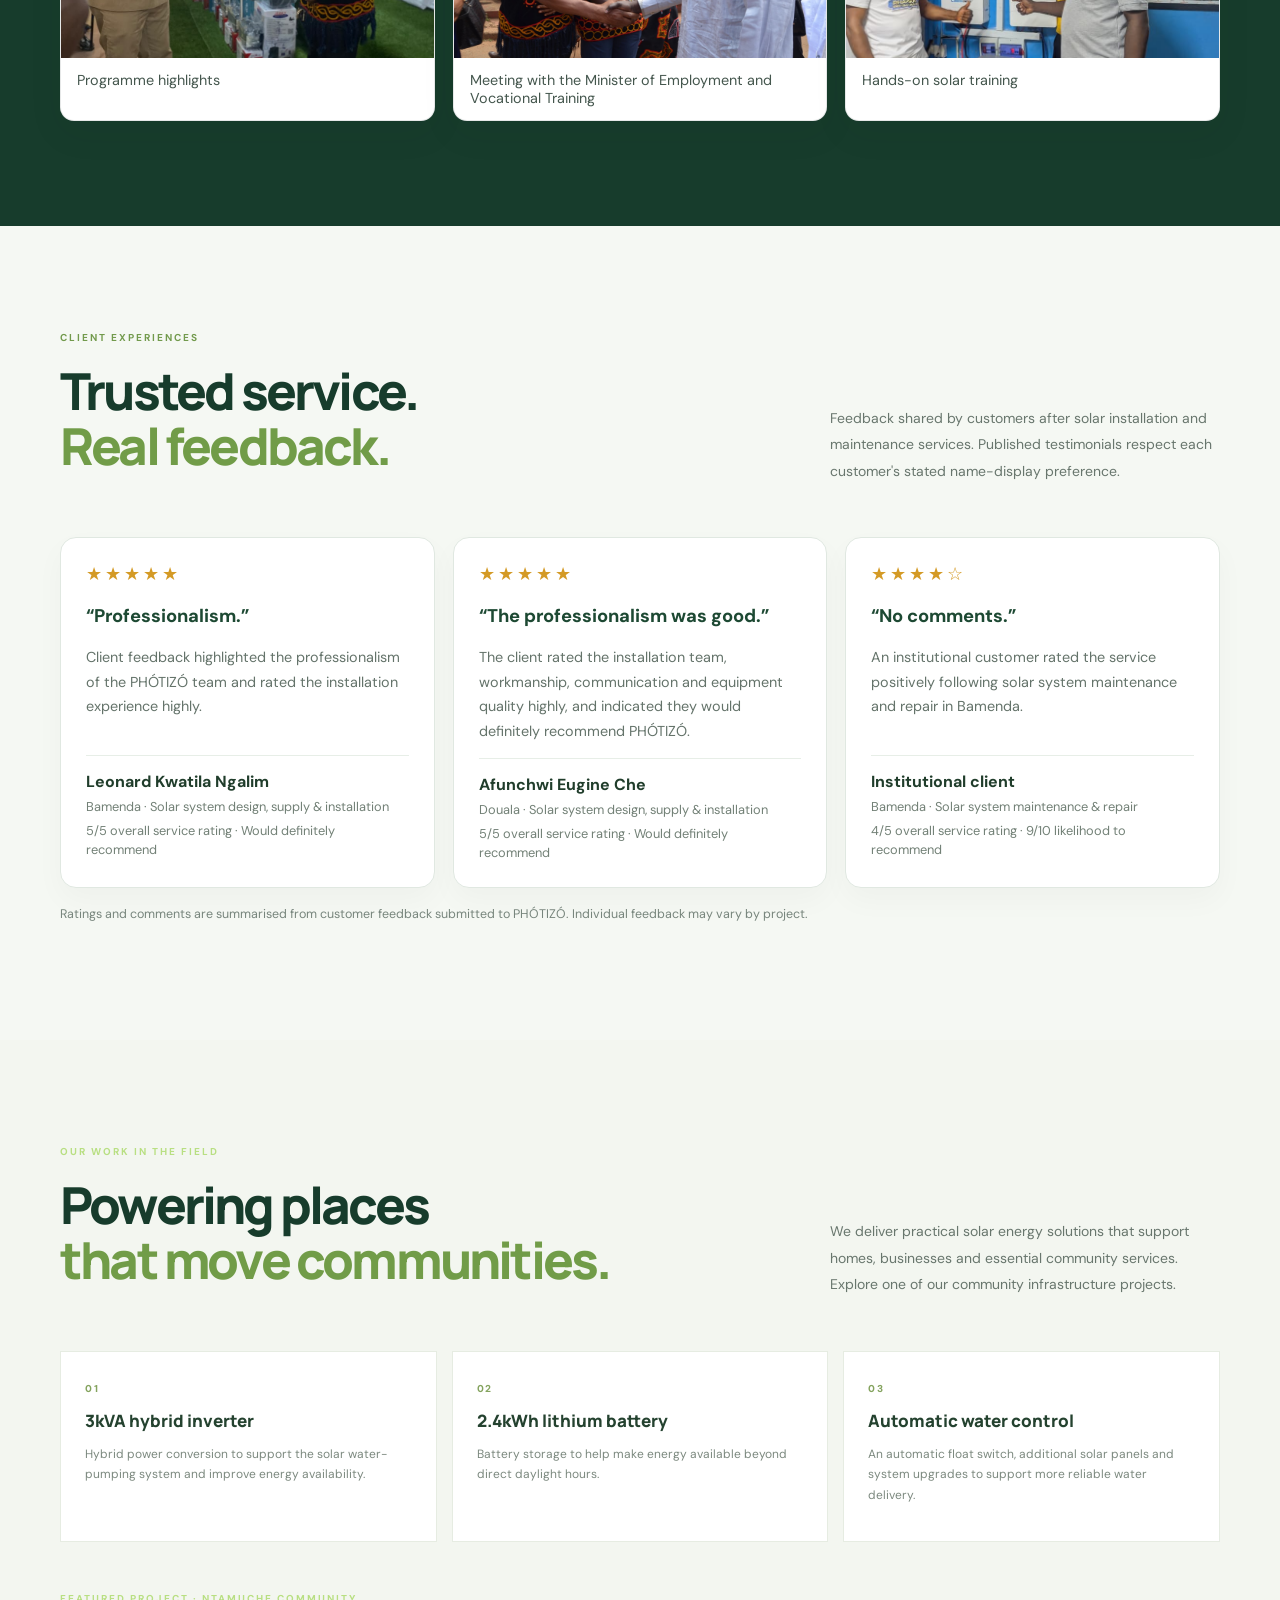
==== commit 14ad722c: "Add files via upload" ====
--- a/index.html
+++ b/index.html
@@ -18,6 +18,9 @@
   <link rel="stylesheet" href="styles.css">
   <link rel="stylesheet" href="product-gallery.css">
   <link rel="canonical" href="https://photizosolar.com/">
+  <style>
+    .project-gallery figure:last-child { display: block; }
+  </style>
 </head>
 <body>
   <a class="skip-link" href="#main-content">Skip to content</a>
@@ -74,22 +77,90 @@
 
     <section class="product-showcase section" id="solar-products">
       <div class="wrap">
-        <div class="section-heading"><div><div class="eyebrow dark-eyebrow">SOLAR PRODUCTS & SERVICES</div><h2>Equipment for dependable<br><em>energy solutions.</em></h2></div><p>Explore selected product categories and portable power solutions available through PHÓTIZÓ. Contact us to confirm current stock, specifications and pricing.</p></div>
+        <div class="section-heading">
+          <div>
+            <div class="eyebrow dark-eyebrow">SOLAR PRODUCTS & SERVICES</div>
+            <h2>Equipment for dependable<br><em>energy solutions.</em></h2>
+          </div>
+          <p>Explore selected product categories and portable power solutions available through PHÓTIZÓ. Contact us to confirm current stock, specifications and pricing.</p>
+        </div>
+
         <div class="product-category-grid">
-          <article class="product-category"><img src="assets/products/solar-panels.png" alt="Photovoltaic solar panels"><div><h3>Solar panels</h3><p>Photovoltaic modules for residential, commercial and institutional systems.</p></div></article>
-          <article class="product-category"><img src="assets/products/battery-storage.svg" alt="Lithium, gel and AGM solar battery technologies"><div><h3>Battery storage</h3><p>Lithium (LiFePO₄), Gel and AGM battery technologies for different system needs.</p></div></article>
-          <article class="product-category"><img src="assets/products/hybrid-inverter.svg" alt="Solar hybrid inverter"><div><h3>Solar inverters</h3><p>Hybrid and off-grid inverter options for reliable power conversion.</p></div></article>
-          <article class="product-category"><img src="assets/products/charge-controller.svg" alt="MPPT solar charge controller"><div><h3>Charge controllers</h3><p>MPPT solar charge controllers for efficient battery charging.</p></div></article>
-        </div>
-        <div class="gallery-heading product-subheading"><div class="eyebrow dark-eyebrow">PORTABLE POWER</div><h3>Solar generators & all-in-one power tanks</h3><p>Illustrative product visuals are shown; actual models, availability and specifications should be confirmed with our team before purchase.</p></div>
+          <article class="product-category">
+            <img src="assets/products/solar-panels.png" alt="Photovoltaic solar panels" loading="lazy">
+            <div>
+              <h3>Solar panels</h3>
+              <p>Photovoltaic modules for residential, commercial and institutional systems.</p>
+            </div>
+          </article>
+
+          <article class="product-category">
+            <img src="assets/products/lithium-battery.jpg" alt="Lithium battery for solar energy storage" loading="lazy">
+            <div>
+              <h3>Battery storage</h3>
+              <p>Lithium (LiFePO₄), Gel and AGM battery technologies for different system needs.</p>
+            </div>
+          </article>
+
+          <article class="product-category">
+            <img src="assets/products/hybrid-inverter.jpg" alt="Hybrid solar inverter" loading="lazy">
+            <div>
+              <h3>Solar inverters</h3>
+              <p>Hybrid and off-grid inverter options for reliable power conversion.</p>
+            </div>
+          </article>
+
+          <article class="product-category">
+            <img src="assets/products/charge-controller.jpg" alt="MPPT solar charge controller" loading="lazy">
+            <div>
+              <h3>Charge controllers</h3>
+              <p>MPPT solar charge controllers for efficient battery charging.</p>
+            </div>
+          </article>
+        </div>
+
+        <div class="gallery-heading product-subheading">
+          <div class="eyebrow dark-eyebrow">PORTABLE POWER</div>
+          <h3>Solar generators & all-in-one power tanks</h3>
+          <p>Explore selected portable power products. Contact our team to confirm model specifications, availability and pricing.</p>
+        </div>
+
         <div class="generator-grid">
-          <article><img src="assets/products/power-tank-illustration.svg" alt="itel Power Tank IESS-05K10P portable solar generator" loading="lazy" referrerpolicy="no-referrer"><h4>itel AIO Power Tank</h4><p>500W rated output · 1,000Wh LiFePO₄ battery</p></article>
-          <article><img src="assets/products/portable-power-1.svg" alt="HiTHIUM HeroEE 1 portable power station with solar panels" loading="lazy" referrerpolicy="no-referrer"><h4>HiTHIUM HeroEE 1</h4><p>1,000Wh capacity · 200W rated output</p></article>
-          <article><img src="assets/products/portable-power-2.svg" alt="HiTHIUM HeroEE 2 portable power station" loading="lazy" referrerpolicy="no-referrer"><h4>HiTHIUM HeroEE 2</h4><p>About 2,000Wh capacity · 1,000W rated output</p></article>
-          <article><img src="assets/products/portable-power-3.svg" alt="Cworth Energy CE-PLB1500 portable solar power station" loading="lazy" referrerpolicy="no-referrer"><h4>Cworth CE-PLB-1500</h4><p>2.5kWh LiFePO₄ battery · 1,200W output</p></article>
-        </div>
-        <p class="product-image-note">The illustrations help identify product categories; they are not photographs of the exact branded models.</p>
-        <div class="after-sales-strip"><div><span class="eyebrow">AFTER-SALES SUPPORT</span><h3>Support that continues after installation.</h3><p>Remote technical support and periodic site visits for preventive maintenance, system inspections, performance checks and troubleshooting.</p></div><a class="btn btn-dark" href="#contact">Request support ↗</a></div>
+          <article>
+            <img src="assets/products/itel-power-tank.jpg.jpg" alt="itel AIO Power Tank portable solar generator" loading="lazy">
+            <h4>itel AIO Power Tank</h4>
+            <p>500W rated output · 1,000Wh LiFePO₄ battery</p>
+          </article>
+
+          <article>
+            <img src="assets/products/hithium-heroe1.jpg.jpg" alt="HiTHIUM HeroEE 1 portable power station" loading="lazy">
+            <h4>HiTHIUM HeroEE 1</h4>
+            <p>1,000Wh capacity · 200W rated output</p>
+          </article>
+
+          <article>
+            <img src="assets/products/hithium-heroe2.jpg.jpg" alt="HiTHIUM HeroEE 2 portable power station" loading="lazy">
+            <h4>HiTHIUM HeroEE 2</h4>
+            <p>About 2,000Wh capacity · 1,000W rated output</p>
+          </article>
+
+          <article>
+            <img src="assets/products/portable-power-3.svg" alt="Illustrative Cworth CE-PLB-1500 portable solar power station" loading="lazy">
+            <h4>Cworth CE-PLB-1500</h4>
+            <p>2.5kWh LiFePO₄ battery · 1,200W output</p>
+          </article>
+        </div>
+
+        <p class="product-image-note">Product photographs are shown for the itel and HiTHIUM models. The Cworth product image is illustrative and may differ from the actual model.</p>
+
+        <div class="after-sales-strip">
+          <div>
+            <span class="eyebrow">AFTER-SALES SUPPORT</span>
+            <h3>Support that continues after installation.</h3>
+            <p>Remote technical support and periodic site visits for preventive maintenance, system inspections, performance checks and troubleshooting.</p>
+          </div>
+          <a class="btn btn-dark" href="#contact">Request support ↗</a>
+        </div>
       </div>
     </section>
 
@@ -209,7 +280,72 @@
       <article class="testimonial-card"><div class="stars" aria-label="4 out of 5 stars">★★★★☆</div><blockquote>“No comments.”</blockquote><p>An institutional customer rated the service positively following solar system maintenance and repair in Bamenda.</p><div class="testimonial-meta"><strong>Institutional client</strong><span>Bamenda · Solar system maintenance & repair</span><small>4/5 overall service rating · 9/10 likelihood to recommend</small></div></article>
     </div><p class="testimonial-note">Ratings and comments are summarised from customer feedback submitted to PHÓTIZÓ. Individual feedback may vary by project.</p></div></section>
 
-    <section class="projects section" id="projects"><div class="wrap"><div class="section-heading"><div><div class="eyebrow">OUR WORK IN THE FIELD</div><h2>Powering places<br><em>that move communities.</em></h2></div><p>Our completed project experience includes solar power solutions for organisations and essential community services.</p></div><div class="project-types"><article><span>01</span><h3>Microfinance institutions</h3><p>Solar power systems to support day-to-day operations and more dependable electricity.</p></article><article><span>02</span><h3>Hospitals</h3><p>Solar energy solutions for healthcare facilities and critical service environments.</p></article><article><span>03</span><h3>Schools</h3><p>Solar power installations to support learning environments and school operations.</p></article></div><div class="project-gallery"><figure><img src="assets/project-rooftop-3.jpg" alt="Completed rooftop solar panel installation"><figcaption>Completed rooftop solar installation</figcaption></figure><figure><img src="assets/project-inverter.jpg" alt="Installed inverter and battery system"><figcaption>Inverter and battery installation</figcaption></figure><figure><img src="assets/project-rooftop-2.jpg" alt="Completed rooftop solar installation by PHÓTIZÓ"><figcaption>Field installation</figcaption></figure></div></div></section>
+    <section class="projects section" id="projects">
+      <div class="wrap">
+        <div class="section-heading">
+          <div>
+            <div class="eyebrow">OUR WORK IN THE FIELD</div>
+            <h2>Powering places<br><em>that move communities.</em></h2>
+          </div>
+          <p>We deliver practical solar energy solutions that support homes, businesses and essential community services. Explore one of our community infrastructure projects.</p>
+        </div>
+
+        <div class="project-types">
+          <article>
+            <span>01</span>
+            <h3>3kVA hybrid inverter</h3>
+            <p>Hybrid power conversion to support the solar water-pumping system and improve energy availability.</p>
+          </article>
+          <article>
+            <span>02</span>
+            <h3>2.4kWh lithium battery</h3>
+            <p>Battery storage to help make energy available beyond direct daylight hours.</p>
+          </article>
+          <article>
+            <span>03</span>
+            <h3>Automatic water control</h3>
+            <p>An automatic float switch, additional solar panels and system upgrades to support more reliable water delivery.</p>
+          </article>
+        </div>
+
+        <div class="gallery-heading">
+          <div class="eyebrow">FEATURED PROJECT · NTAMUCHE COMMUNITY</div>
+          <h3>Solar water-pump rehabilitation and upgrade</h3>
+          <p>The original solar water system operated only during daylight hours. Its limited solar-panel capacity could not adequately meet the community's water demand. PHÓTIZÓ upgraded the system with a 3kVA hybrid solar inverter, a 2.4kWh lithium battery, additional solar panels and an automatic float switch. The upgrade was designed to support more dependable water availability beyond daylight hours.</p>
+        </div>
+
+        <div class="project-gallery">
+          <figure>
+            <img src="assets/images/projects/ntamuche-water-project-efore.jpg.jpg" alt="Ntamuche community solar water project before rehabilitation" loading="lazy">
+            <figcaption>Existing community water system before the upgrade</figcaption>
+          </figure>
+          <figure>
+            <img src="assets/images/projects/ntamuche-existing-solar-panels.jpg.jpg" alt="Existing solar panels at the Ntamuche water project" loading="lazy">
+            <figcaption>Assessment of the existing solar panels</figcaption>
+          </figure>
+          <figure>
+            <img src="assets/images/projects/ntamuche-additional-solar-panels.jpg.jpg" alt="Additional solar panels installed at Ntamuche" loading="lazy">
+            <figcaption>Additional solar panels</figcaption>
+          </figure>
+          <figure>
+            <img src="assets/images/projects/ntamuche-3kva-hybrid-solar-inverter.jpg.jpg" alt="3kVA hybrid solar inverter installed at Ntamuche" loading="lazy">
+            <figcaption>3kVA hybrid solar inverter</figcaption>
+          </figure>
+          <figure>
+            <img src="assets/images/projects/ntamuche-2-4kwh-lithium-battery.jpg.jpg" alt="2.4kWh lithium battery installed for the water system" loading="lazy">
+            <figcaption>2.4kWh lithium battery storage</figcaption>
+          </figure>
+          <figure>
+            <img src="assets/images/projects/ntamuche-automatic-water-float-switch.jpg.jpg" alt="Automatic water float switch installed at Ntamuche" loading="lazy">
+            <figcaption>Automatic water float switch</figcaption>
+          </figure>
+          <figure>
+            <img src="assets/images/projects/ntamuche-completed-solar-water-system.jpg.jpg" alt="Completed upgraded Ntamuche community solar water system" loading="lazy">
+            <figcaption>Completed solar water-system upgrade</figcaption>
+          </figure>
+        </div>
+      </div>
+    </section>
 
     <section class="feature section" id="why-us">
       <div class="wrap feature-grid">
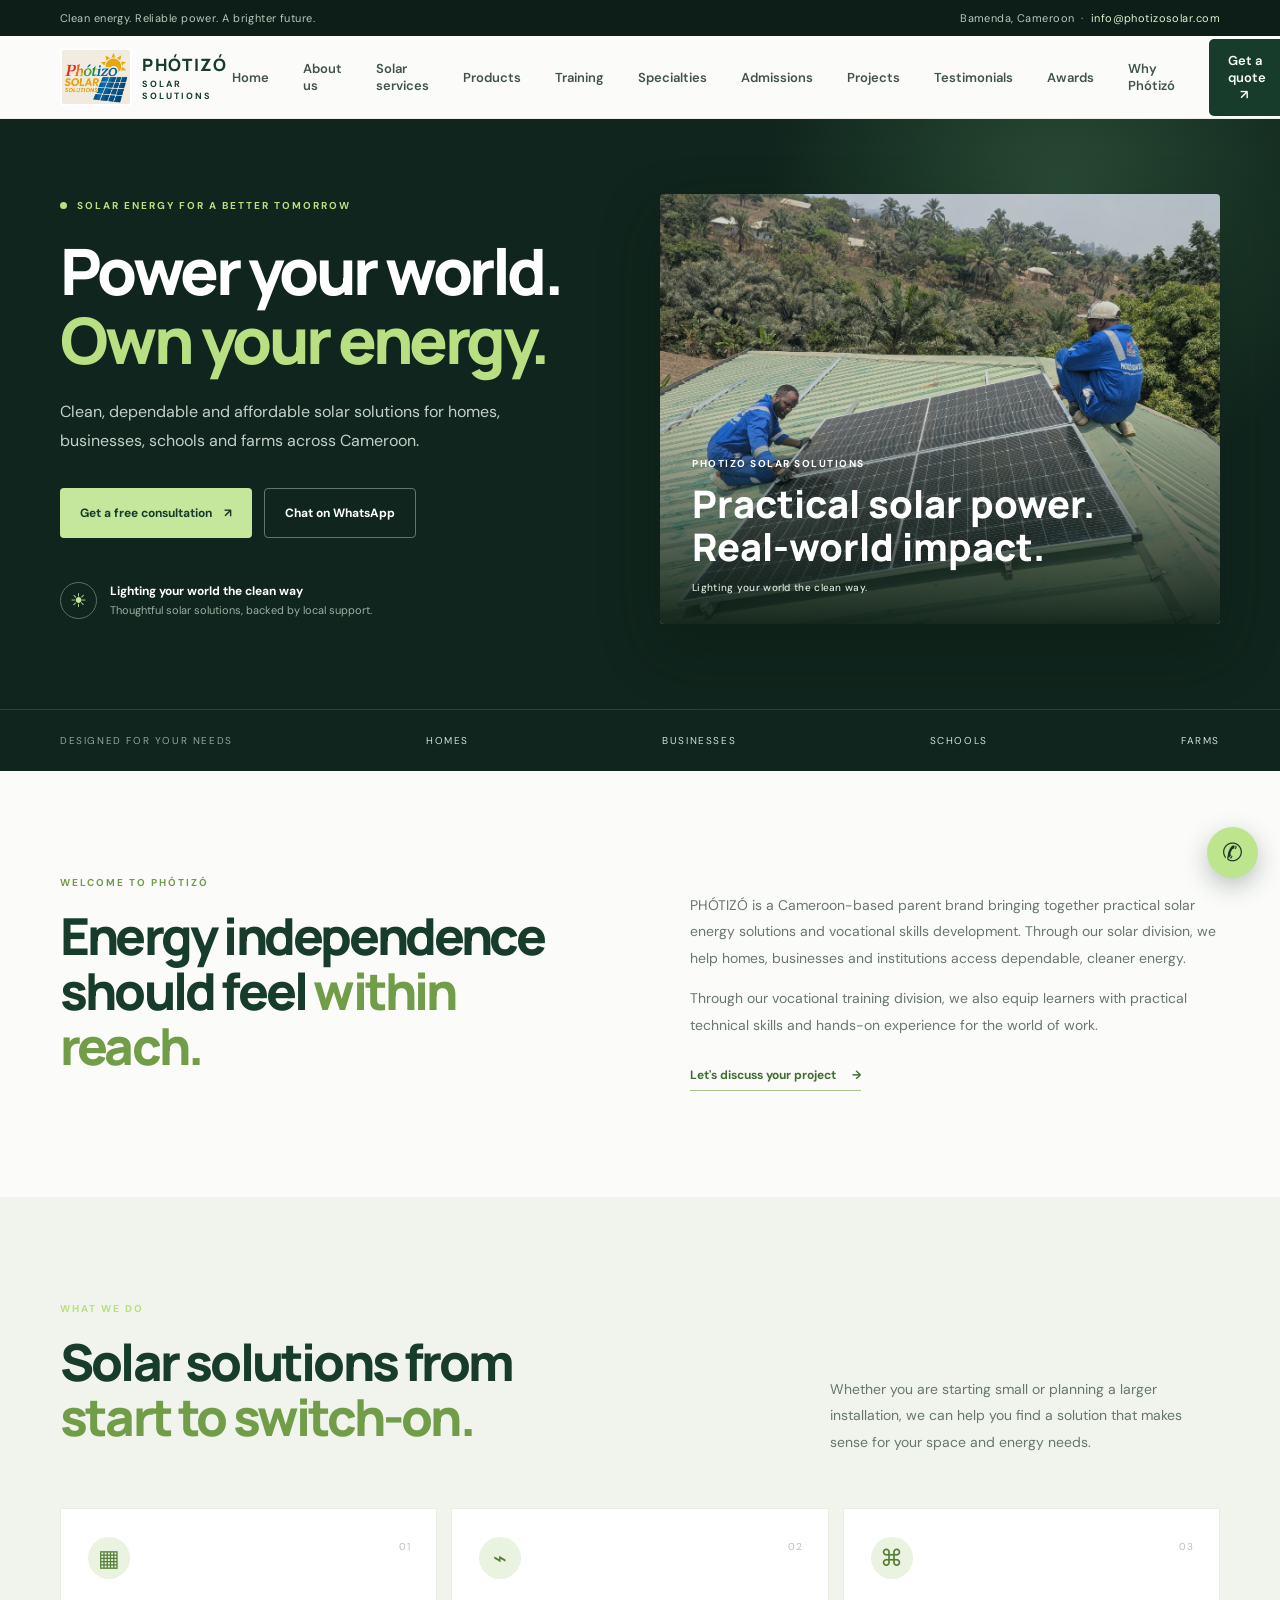
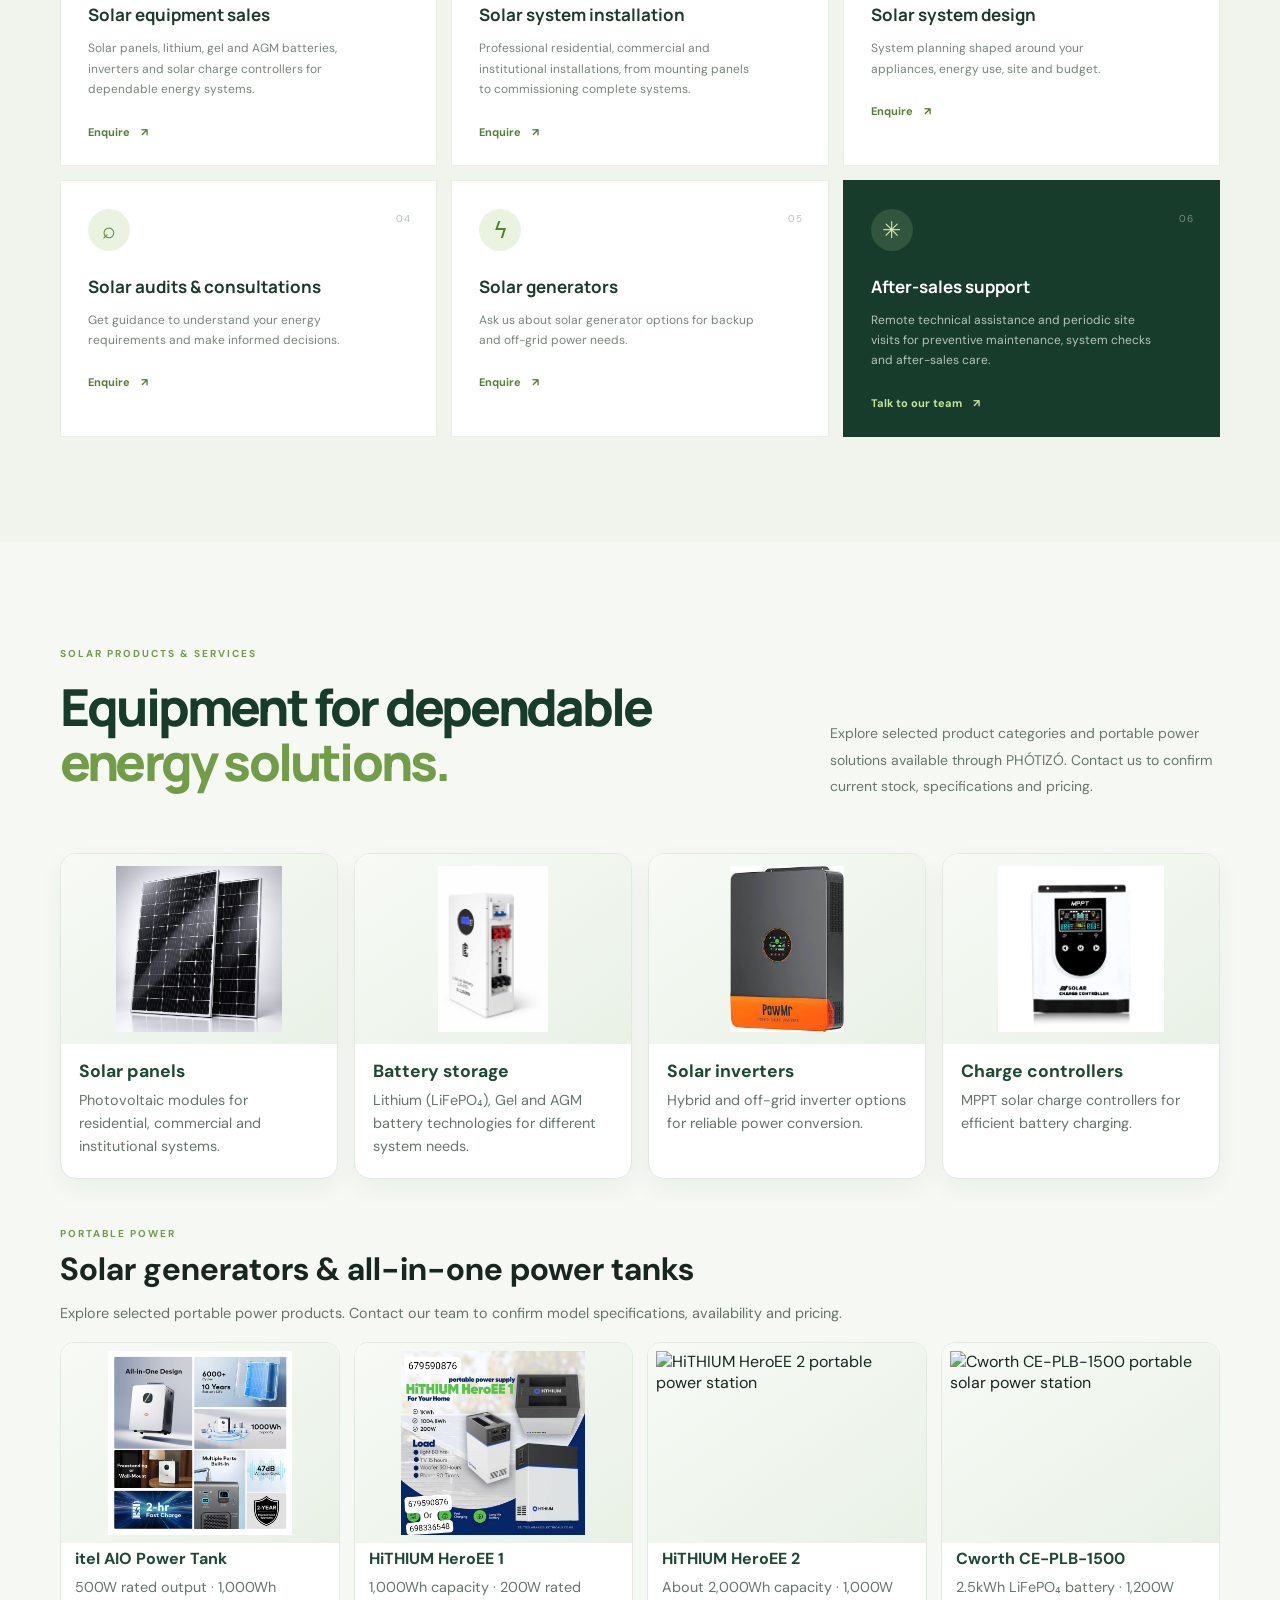
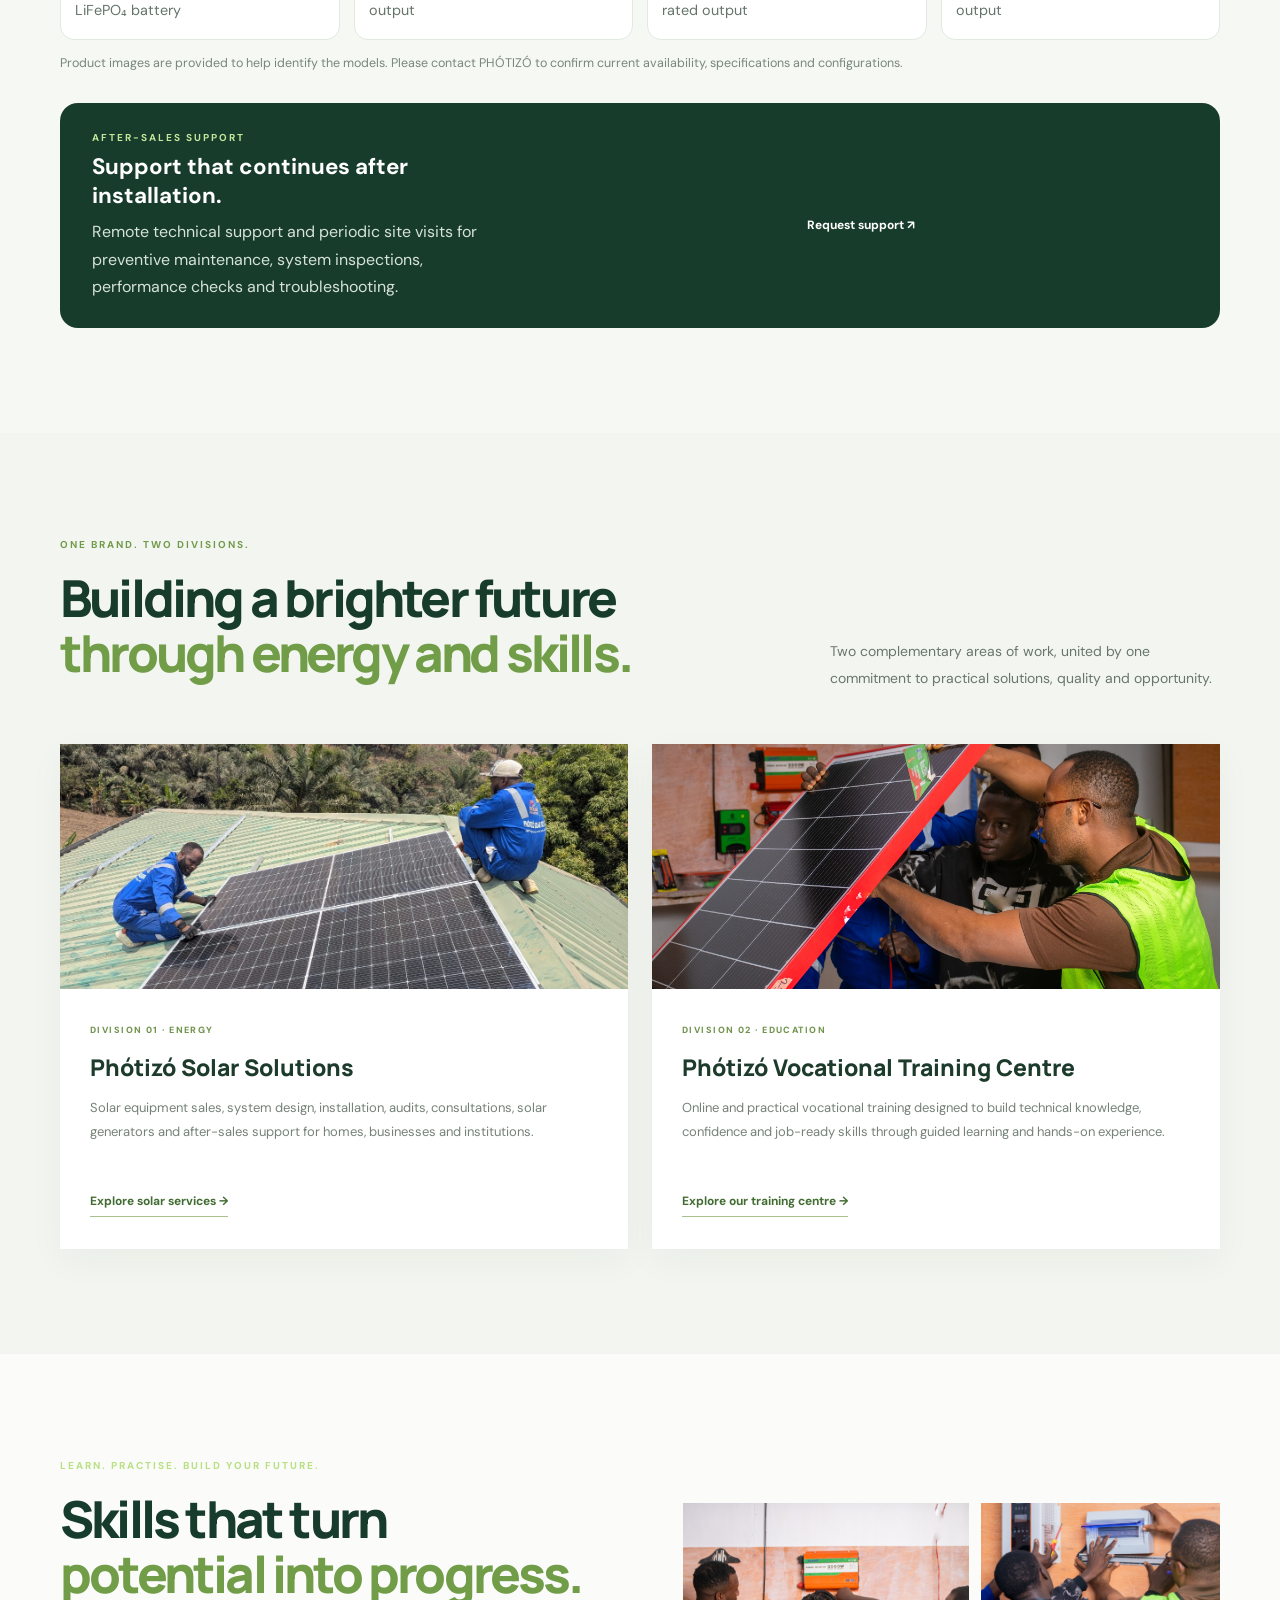
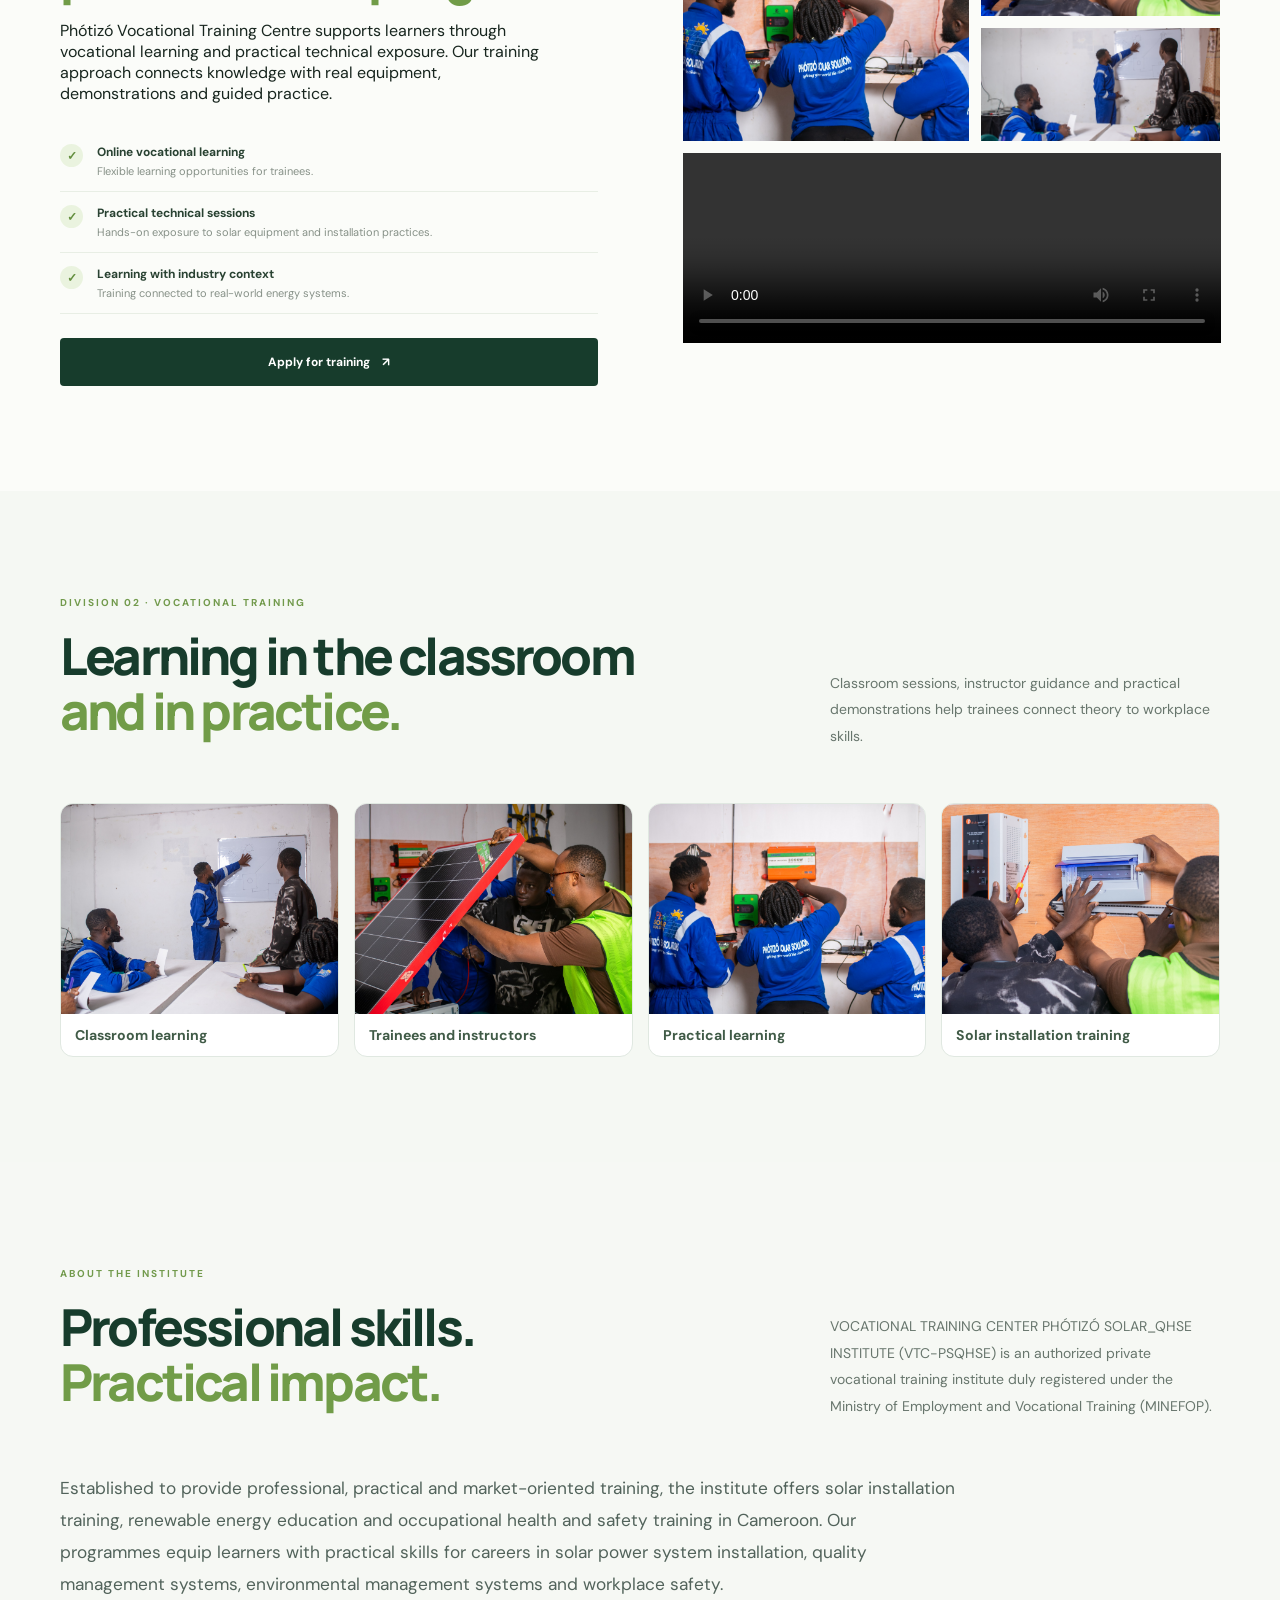
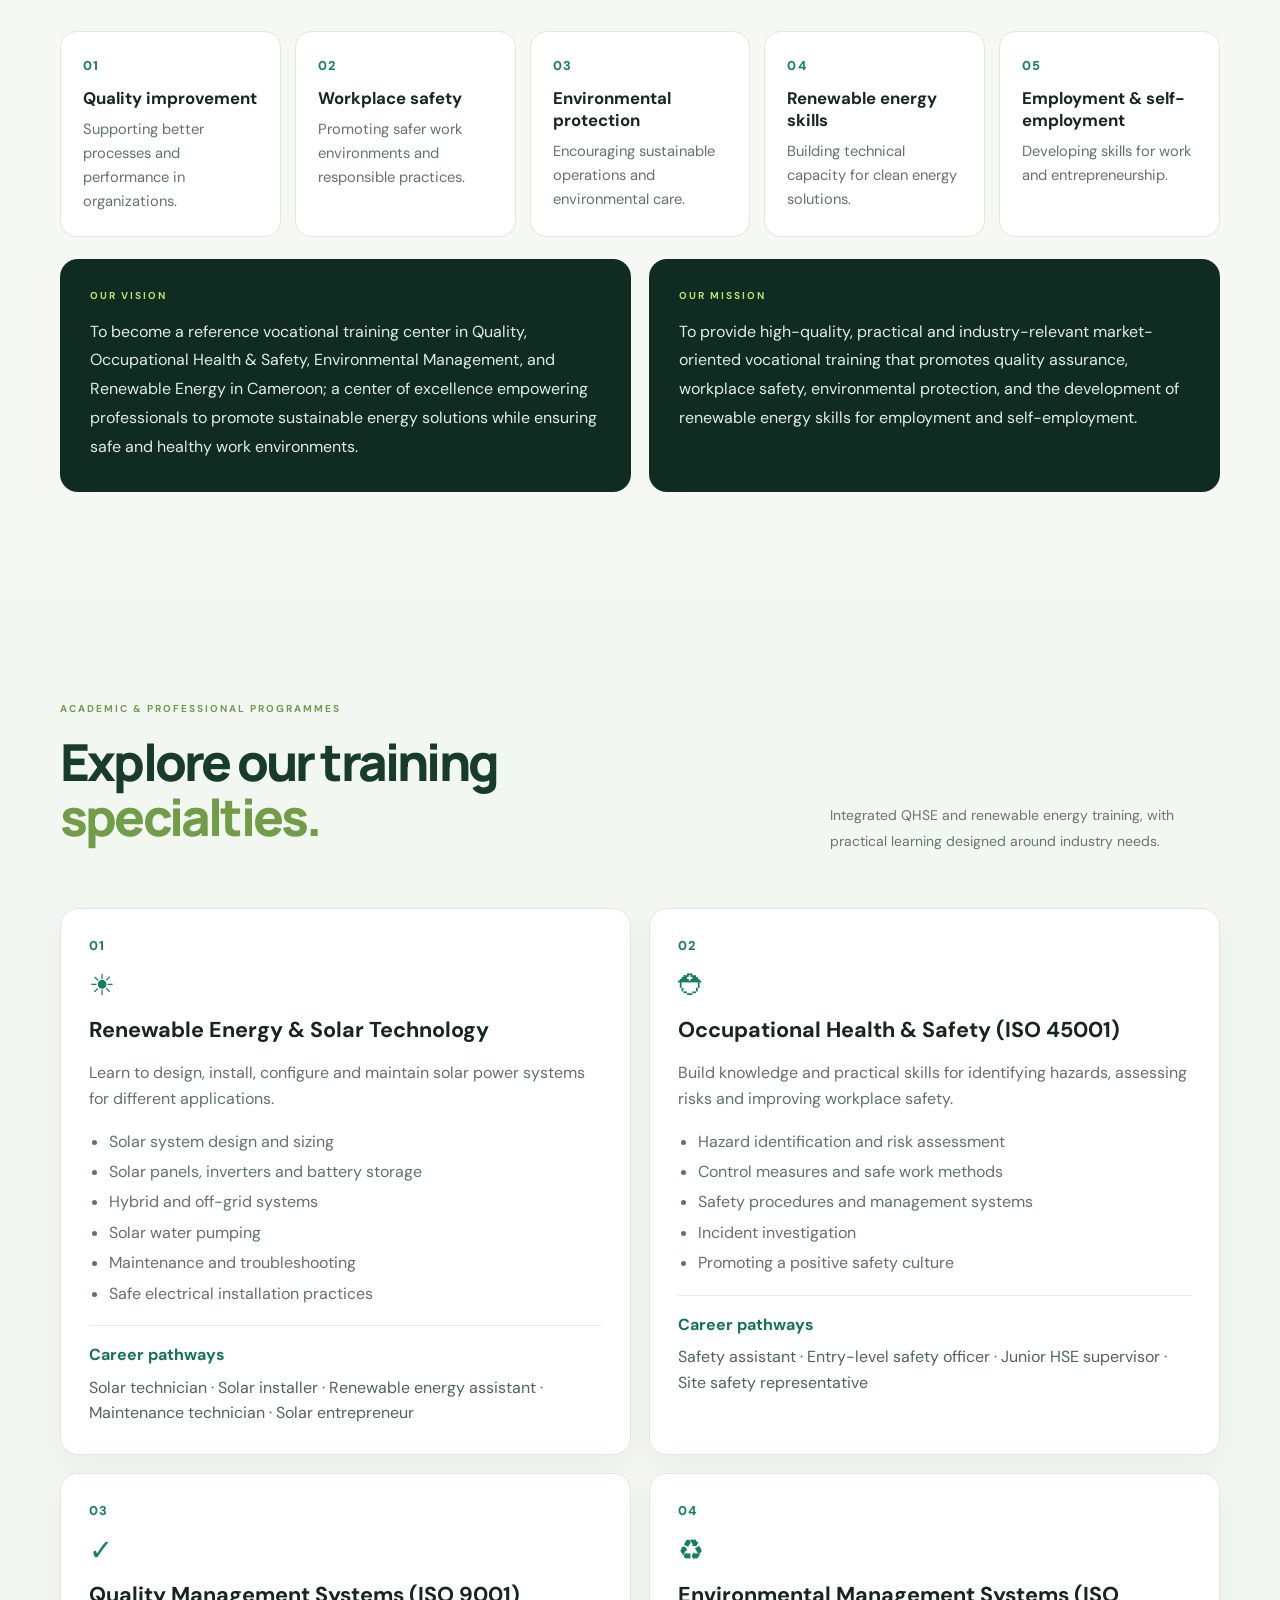
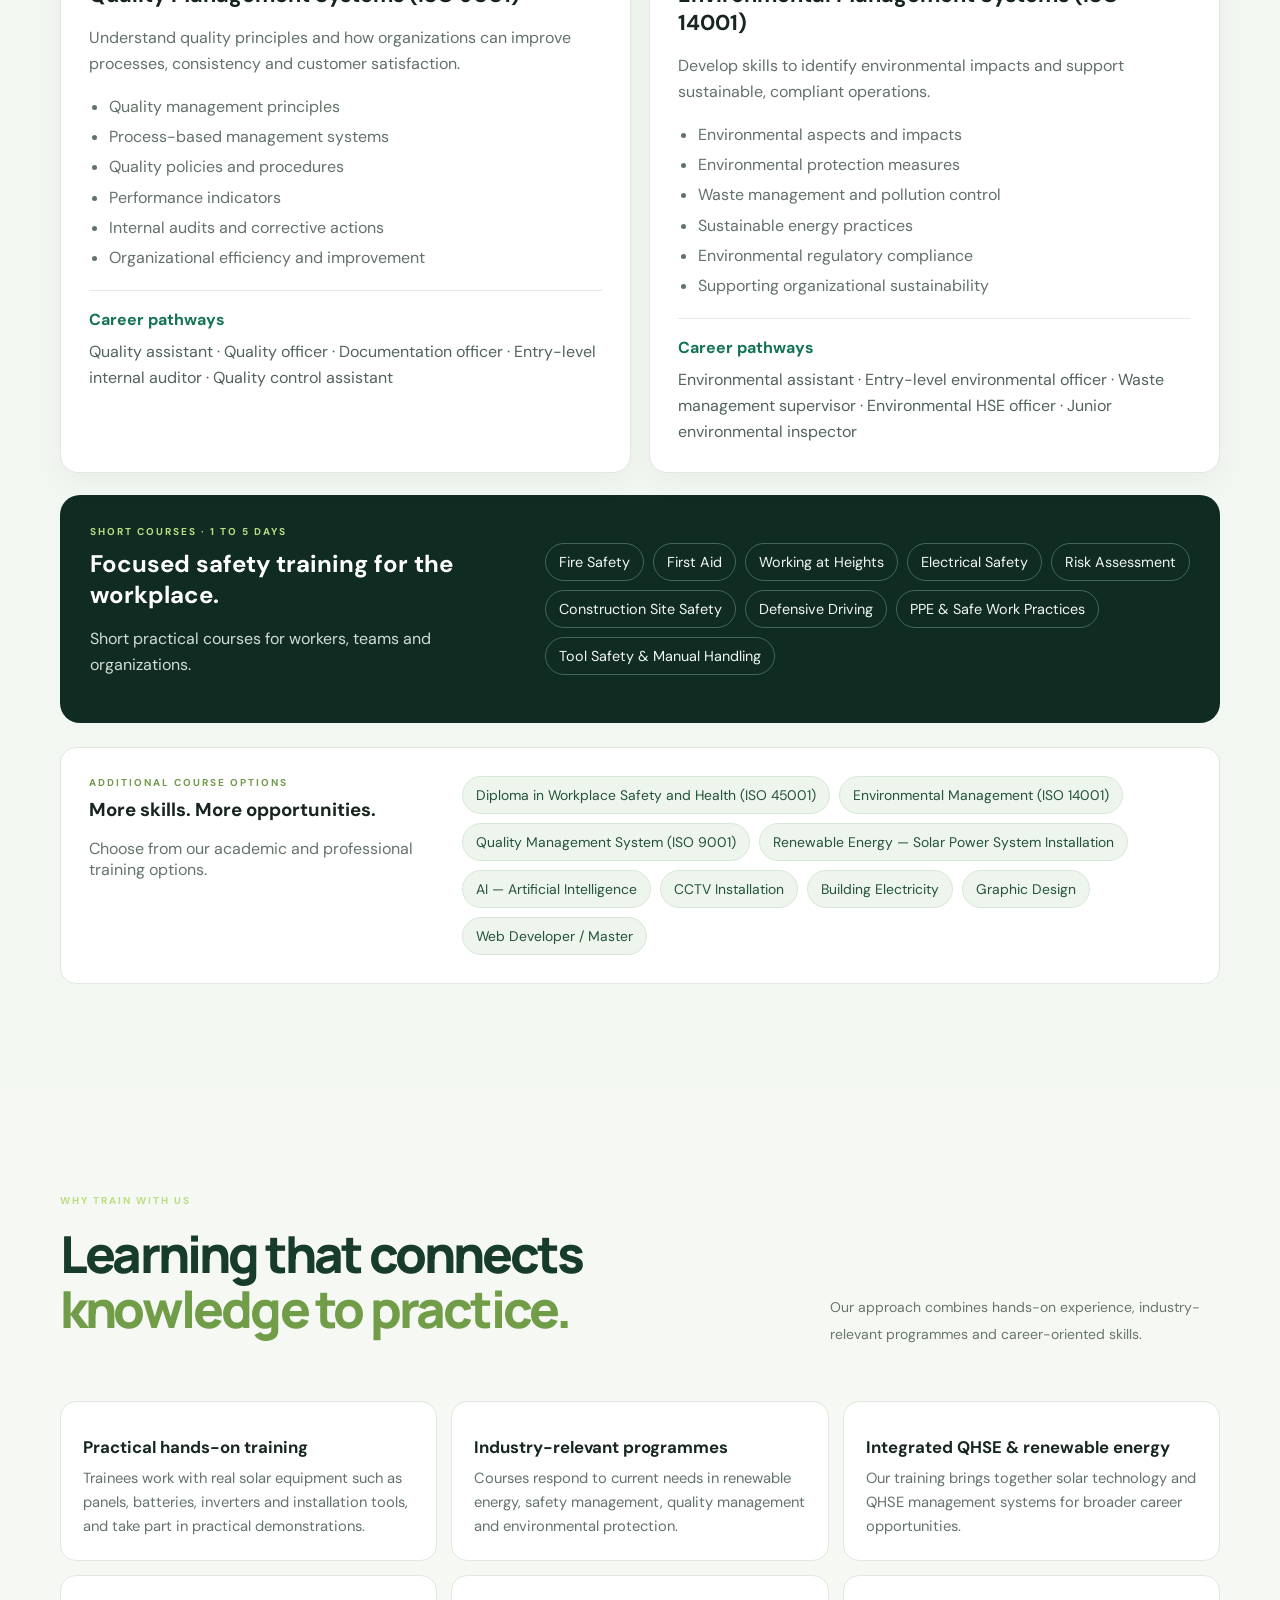
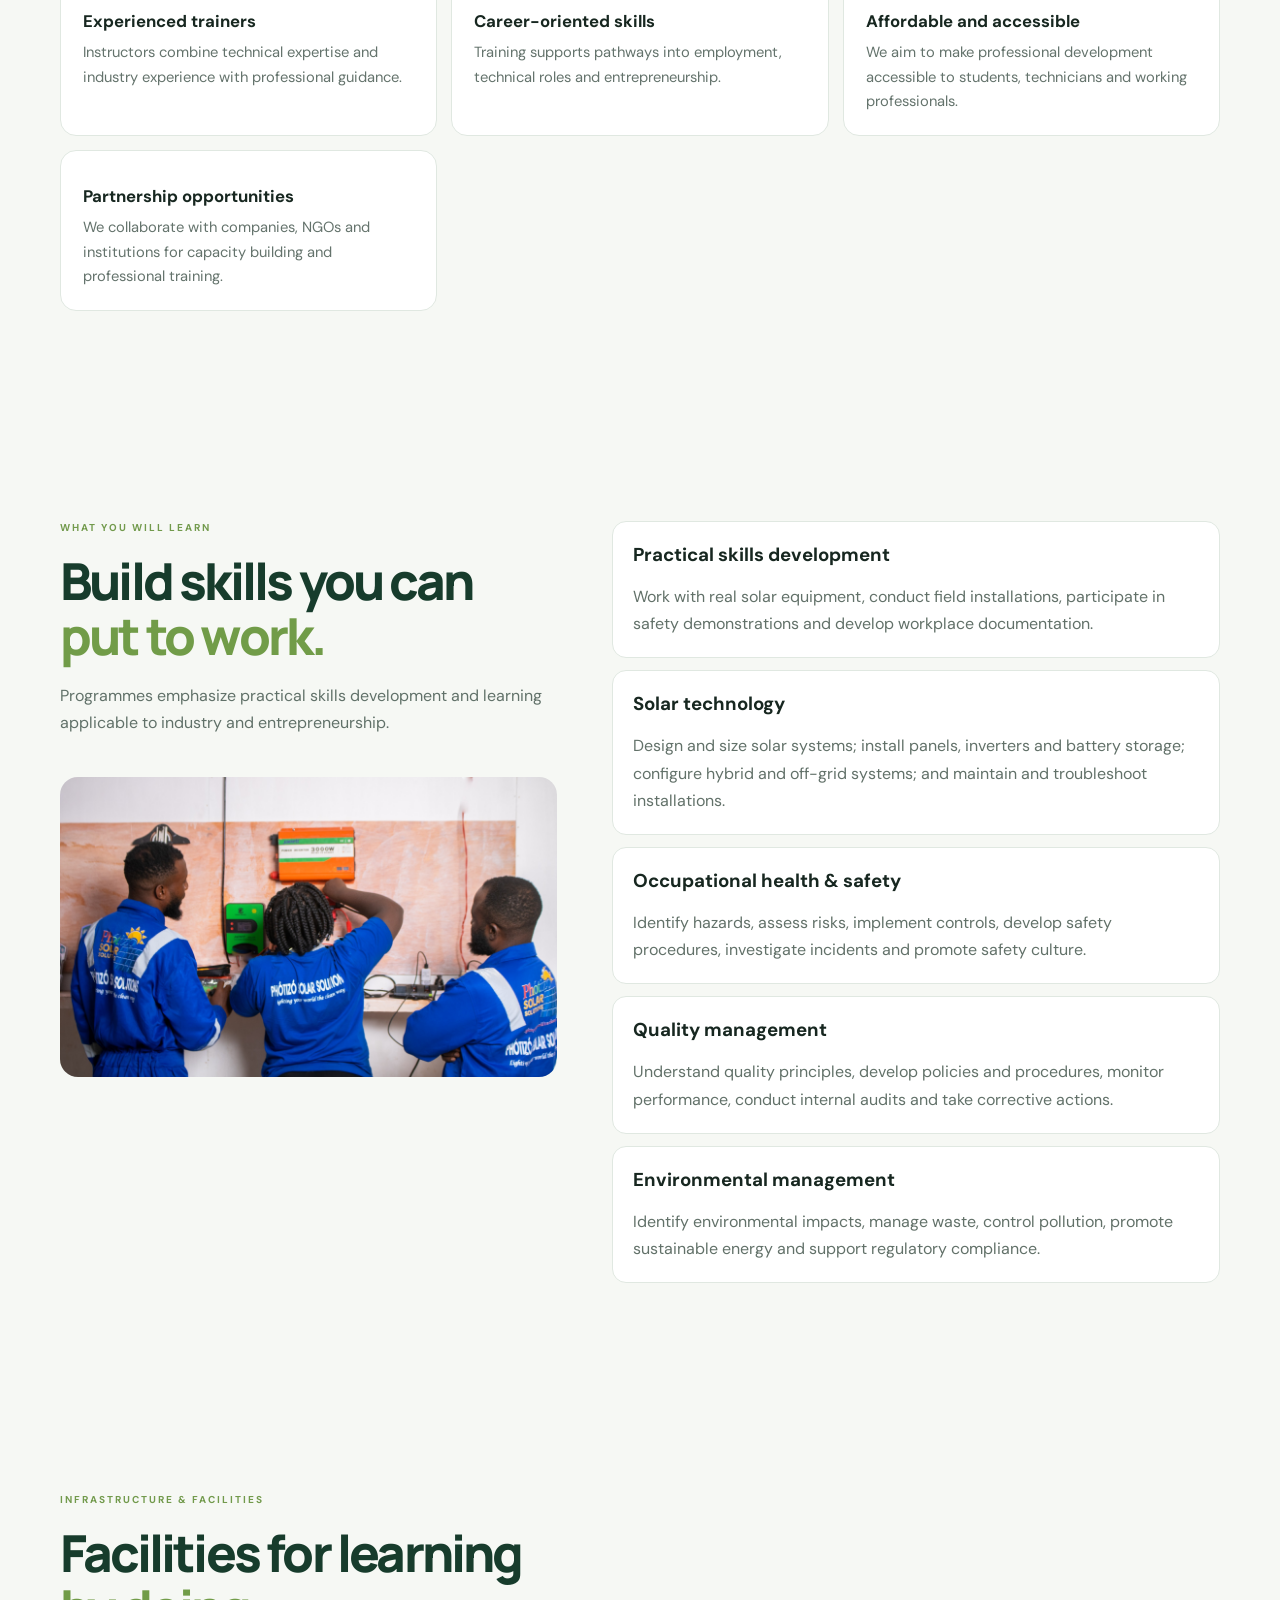
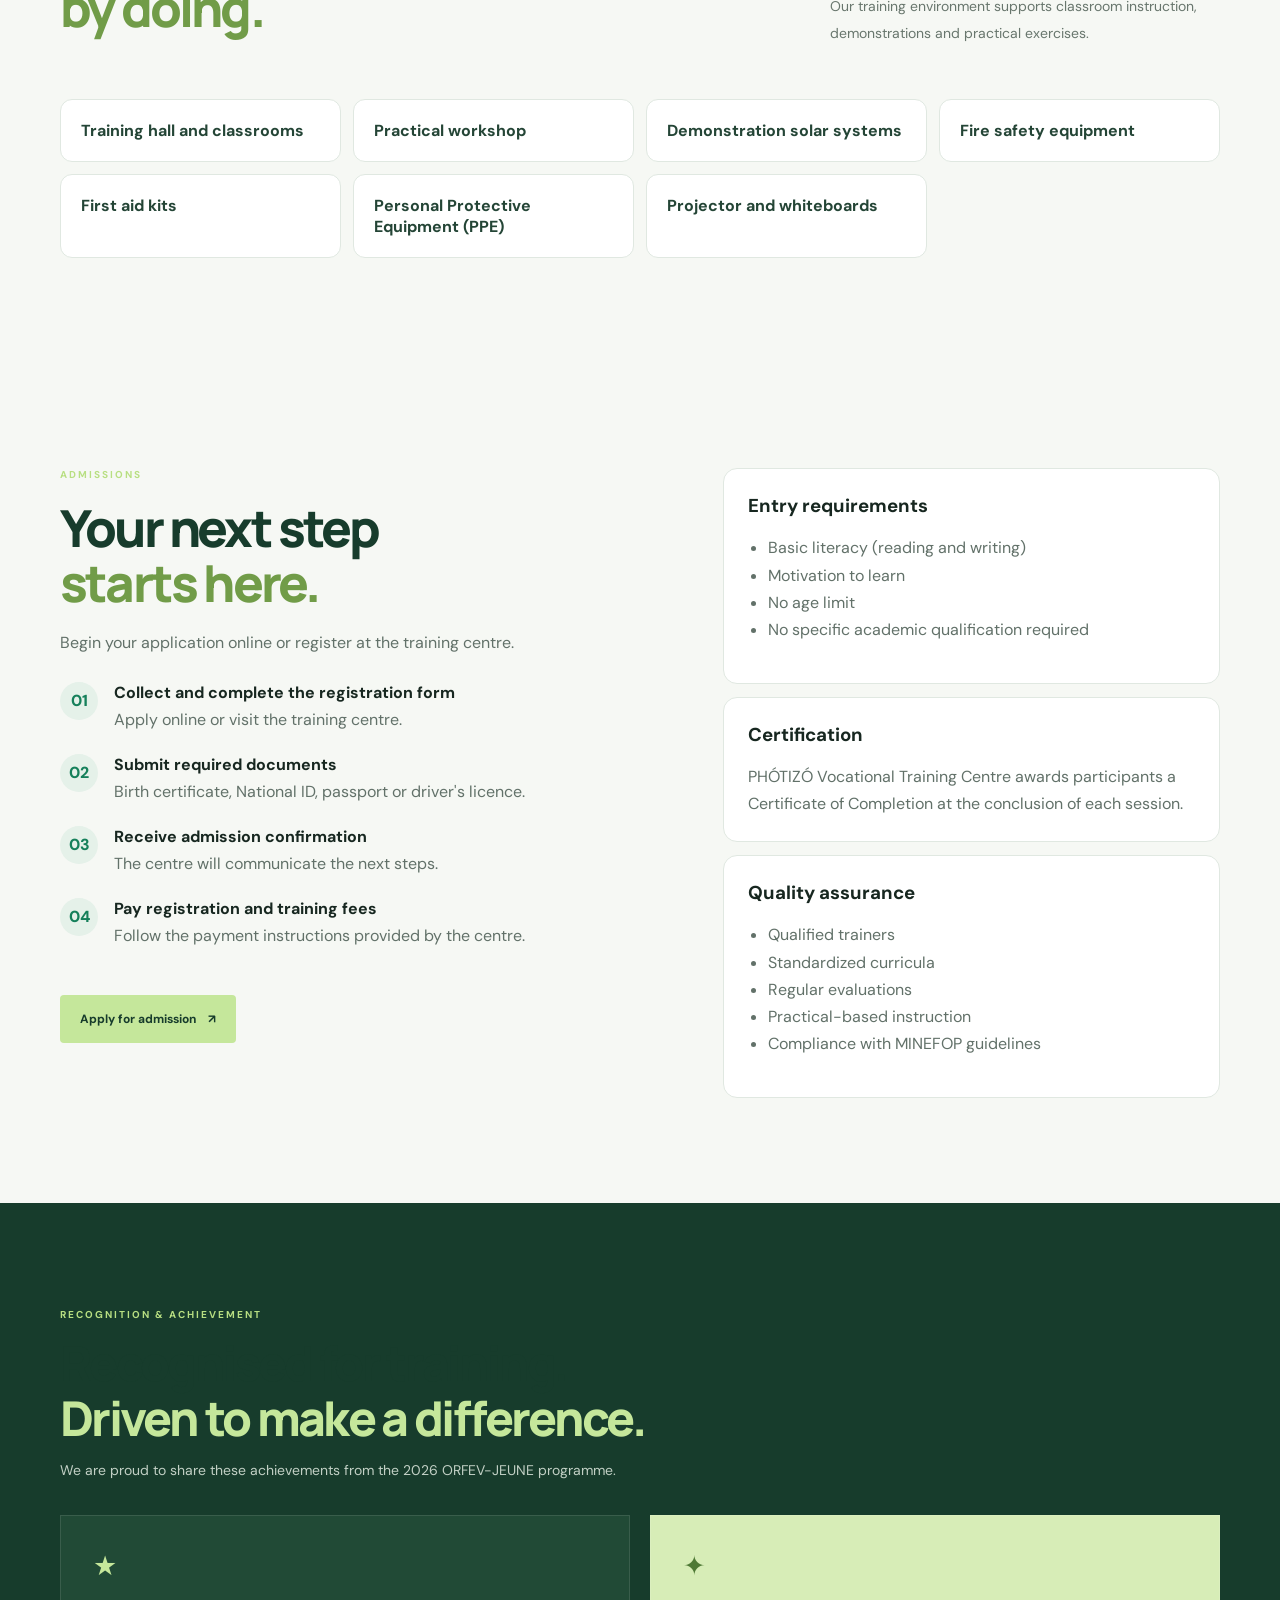
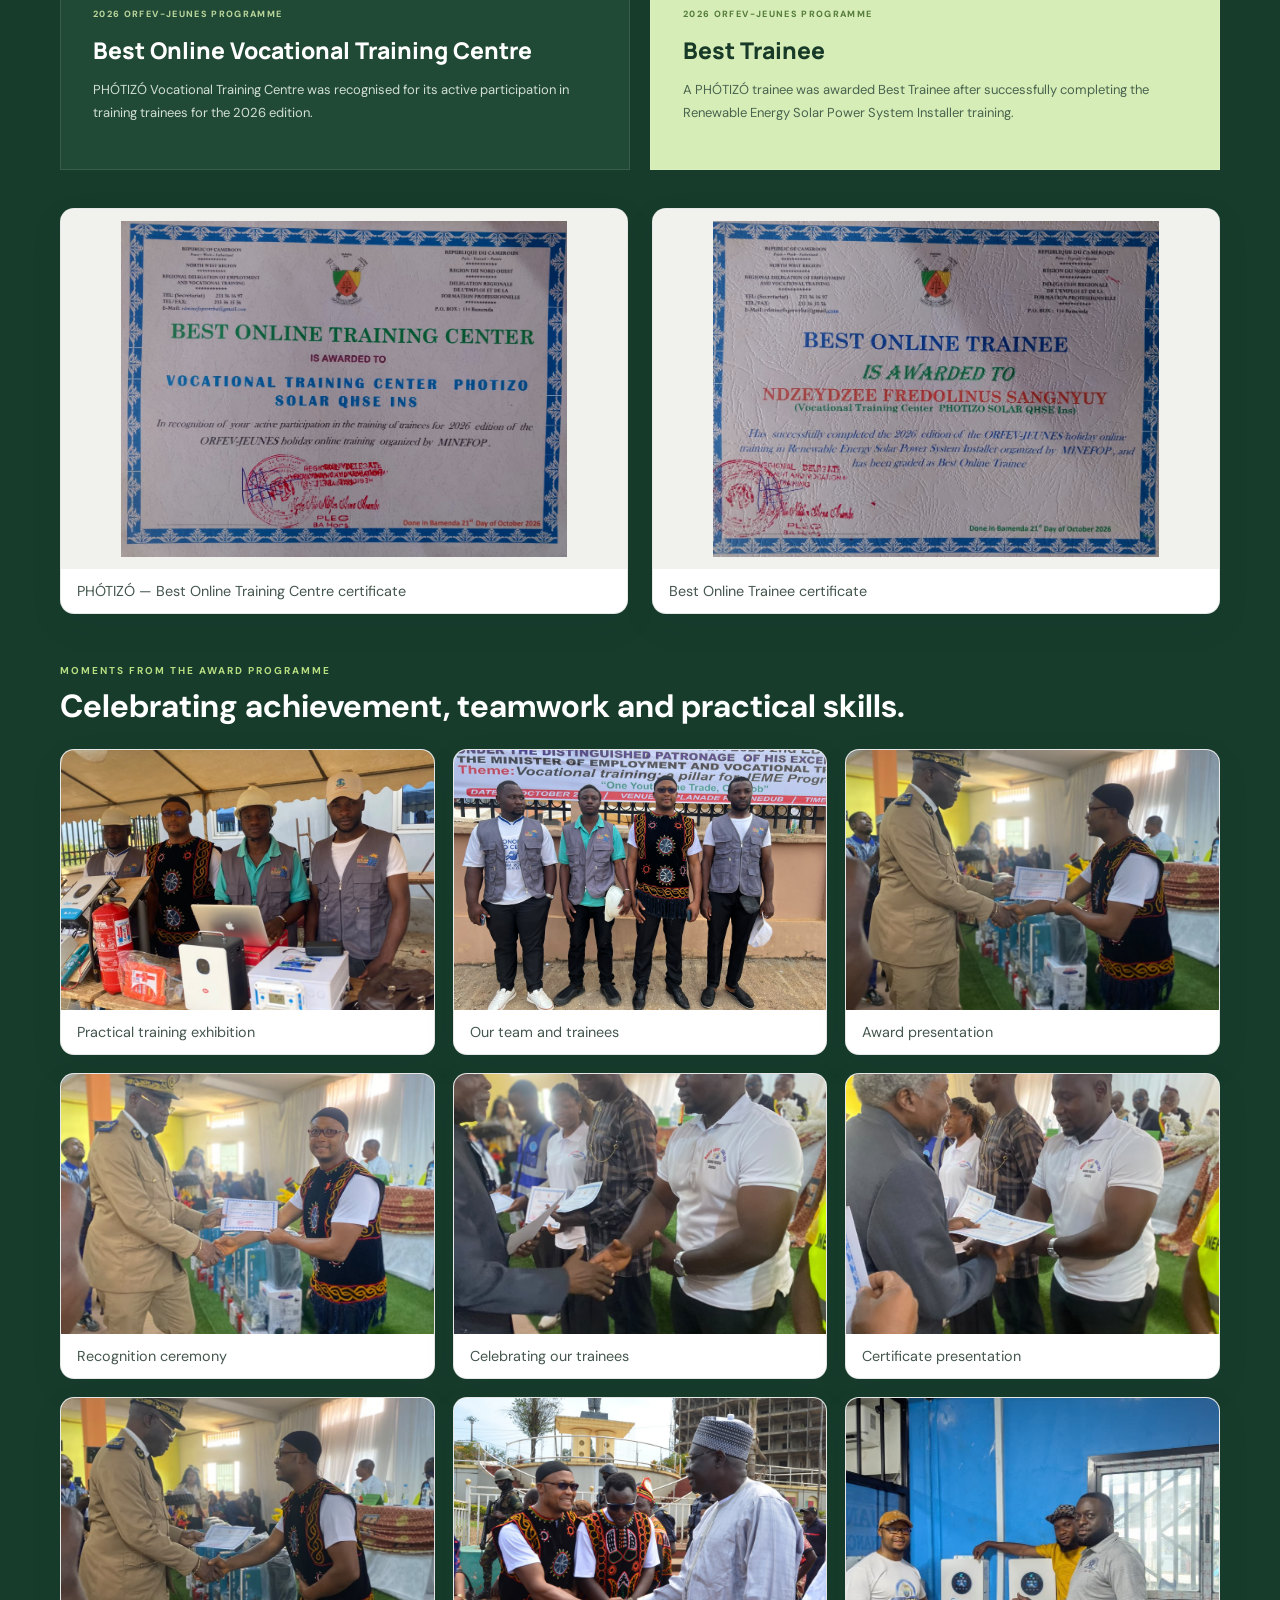
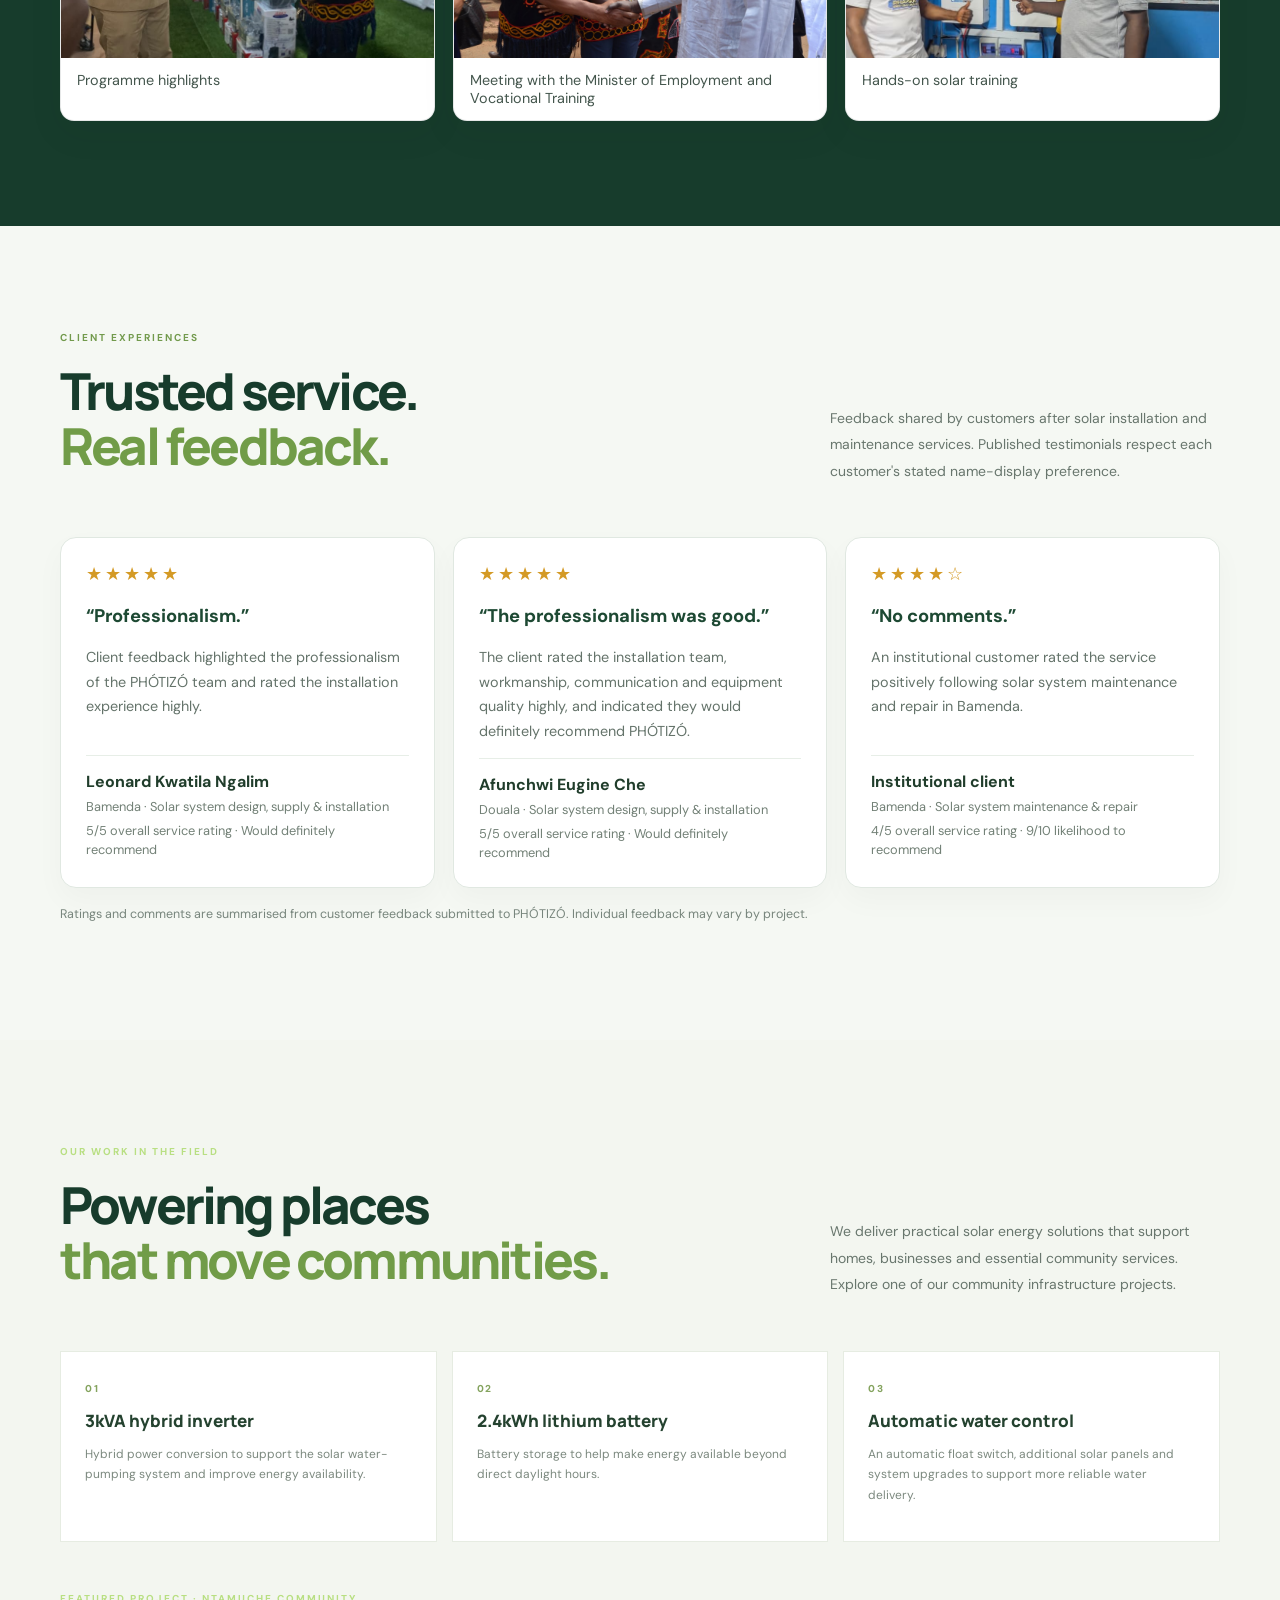
==== commit 63c6f00b: "Rename photizo-index-with-professional-emails.html to index.html" ====
--- a/index.html
+++ b/index.html
@@ -10,7 +10,9 @@
   <meta property="og:description" content="Solar equipment, system design and installation, plus practical vocational training in Cameroon.">
   <meta property="og:image" content="assets/photizo-logo.png">
   <meta name="twitter:card" content="summary_large_image">
-  <link rel="icon" href="assets/favicon.svg" type="image/svg+xml">
+  <link rel="icon" type="image/png" href="assets/photizo-logo.png?v=3">
+  <link rel="shortcut icon" type="image/png" href="assets/photizo-logo.png?v=3">
+  <link rel="apple-touch-icon" href="assets/photizo-logo.png?v=3">
   <title>Phótizó | Solar Energy & Vocational Training in Cameroon</title>
   <link rel="preconnect" href="https://fonts.googleapis.com">
   <link rel="preconnect" href="https://fonts.gstatic.com" crossorigin>
@@ -20,11 +22,15 @@
   <link rel="canonical" href="https://photizosolar.com/">
   <style>
     .project-gallery figure:last-child { display: block; }
+    .email-directory { display: grid; gap: 10px; margin-top: 12px; }
+    .email-directory a { display: inline-block; font-weight: 700; text-decoration: none; overflow-wrap: anywhere; }
+    .email-directory a:hover { text-decoration: underline; }
+    .email-directory small { display: block; margin-bottom: 2px; opacity: .78; }
   </style>
 </head>
 <body>
   <a class="skip-link" href="#main-content">Skip to content</a>
-  <div class="topbar"><div class="wrap topbar-inner"><span>Clean energy. Reliable power. A brighter future.</span><span>Bamenda, Cameroon&nbsp; · &nbsp;<a href="mailto:photizosolarsolution@gmail.com">photizosolarsolution@gmail.com</a></span></div></div>
+  <div class="topbar"><div class="wrap topbar-inner"><span>Clean energy. Reliable power. A brighter future.</span><span>Bamenda, Cameroon&nbsp; · &nbsp;<a href="mailto:info@photizosolar.com">info@photizosolar.com</a></span></div></div>
   <header class="site-header">
     <div class="wrap nav">
       <a class="brand" href="#home" aria-label="Phótizó Solar Solutions home">
@@ -139,19 +145,19 @@
           </article>
 
           <article>
-            <img src="assets/products/hithium-heroe2.jpg.jpg" alt="HiTHIUM HeroEE 2 portable power station" loading="lazy">
+            <img src="assets/products/hithium-heroe2.jpg.jpg" alt="HiTHIUM HeroEE 2 portable power station" loading="lazy" decoding="async">
             <h4>HiTHIUM HeroEE 2</h4>
             <p>About 2,000Wh capacity · 1,000W rated output</p>
           </article>
 
           <article>
-            <img src="assets/products/portable-power-3.svg" alt="Illustrative Cworth CE-PLB-1500 portable solar power station" loading="lazy">
+            <img src="assets/products/cworth-ce-plb-1500.jpg" alt="Cworth CE-PLB-1500 portable solar power station" loading="lazy" decoding="async">
             <h4>Cworth CE-PLB-1500</h4>
             <p>2.5kWh LiFePO₄ battery · 1,200W output</p>
           </article>
         </div>
 
-        <p class="product-image-note">Product photographs are shown for the itel and HiTHIUM models. The Cworth product image is illustrative and may differ from the actual model.</p>
+        <p class="product-image-note">Product images are provided to help identify the models. Please contact PHÓTIZÓ to confirm current availability, specifications and configurations.</p>
 
         <div class="after-sales-strip">
           <div>
@@ -365,7 +371,15 @@
           <div class="contact-item"><span class="contact-symbol">☎</span><div><small>CALL US</small><b><a href="tel:+237679590876">+237 679 59 08 76</a> &nbsp;·&nbsp; <a href="tel:+237698336548">+237 698 33 65 48</a></b></div></div>
           <div class="contact-item"><span class="contact-symbol">in</span><div><small>LINKEDIN</small><b><a href="https://www.linkedin.com/company/ph%C3%B3tiz%C3%B3-solar-solutions/" target="_blank" rel="noopener">Phótizó Solar Solutions</a></b></div></div>
           <div class="contact-item"><span class="contact-symbol">f</span><div><small>FACEBOOK</small><b><a href="https://www.facebook.com/profile.php?id=61579793817717" target="_blank" rel="noopener">Visit our Facebook page</a></b></div></div>
-          <div class="contact-item"><span class="contact-symbol">✉</span><div><small>EMAIL</small><b><a href="mailto:photizosolarsolution@gmail.com">photizosolarsolution@gmail.com</a></b></div></div>
+          <div class="contact-item"><span class="contact-symbol">✉</span><div><small>EMAIL & DEPARTMENT CONTACTS</small>
+            <div class="email-directory">
+              <div><small>General enquiries</small><a href="mailto:info@photizosolar.com">info@photizosolar.com</a></div>
+              <div><small>Customer support & after-sales service</small><a href="mailto:support@photizosolar.com">support@photizosolar.com</a></div>
+              <div><small>Admissions & vocational training applications</small><a href="mailto:admissions@photizosolar.com">admissions@photizosolar.com</a></div>
+              <div><small>Solar products, sales & quotations</small><a href="mailto:sales@photizosolar.com">sales@photizosolar.com</a></div>
+              <div><small>Training programmes & course enquiries</small><a href="mailto:training@photizosolar.com">training@photizosolar.com</a></div>
+            </div>
+          </div></div>
         </div>
         <div class="contact-panel"><h3>Start a conversation</h3><p>Share your details and we'll open a WhatsApp message addressed to our team.</p>
           <form id="enquiry-form">
@@ -385,4 +399,4 @@
   <a class="floating-whatsapp" href="https://wa.me/237679590876?text=Hello%20Ph%C3%B3tiz%C3%B3%20Solar%20Solutions" target="_blank" rel="noopener" aria-label="Chat with Phótizó on WhatsApp">✆</a>
   <script src="script.js"></script>
 </body>
-</html>+</html>
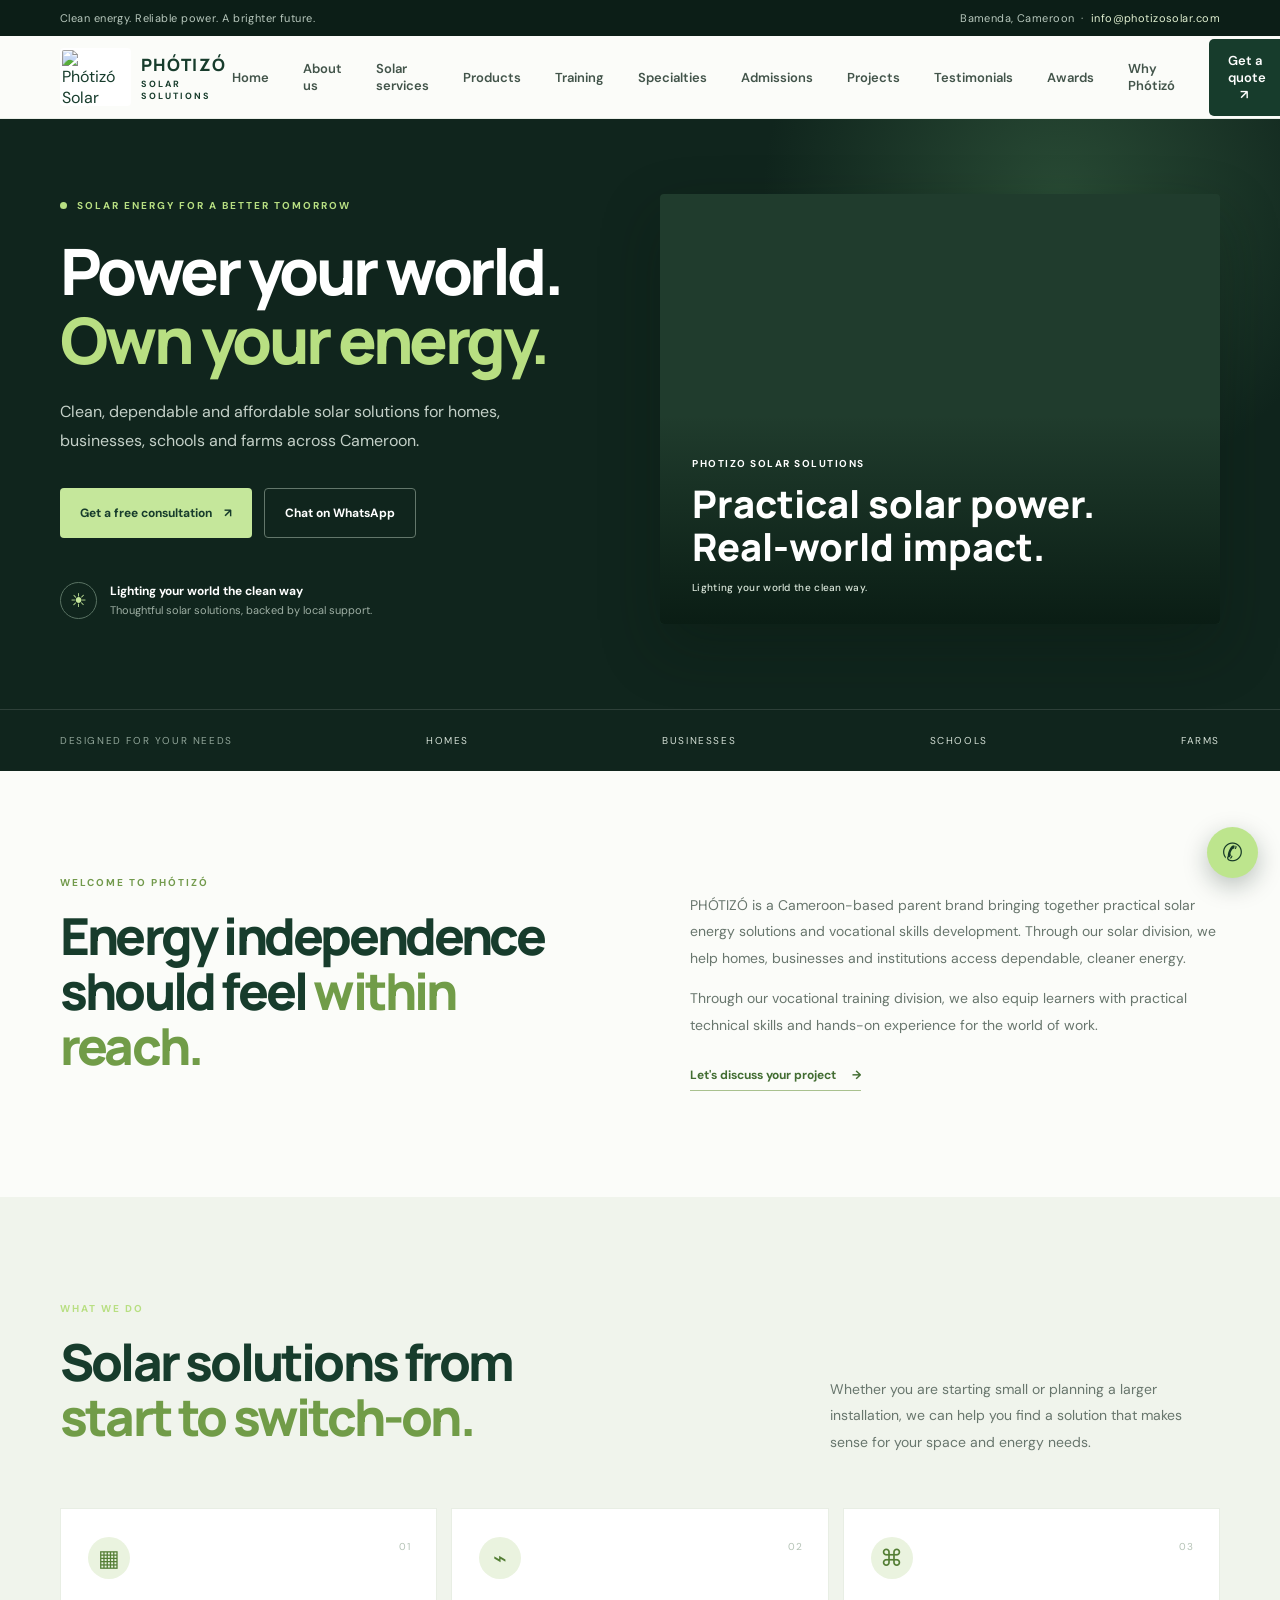
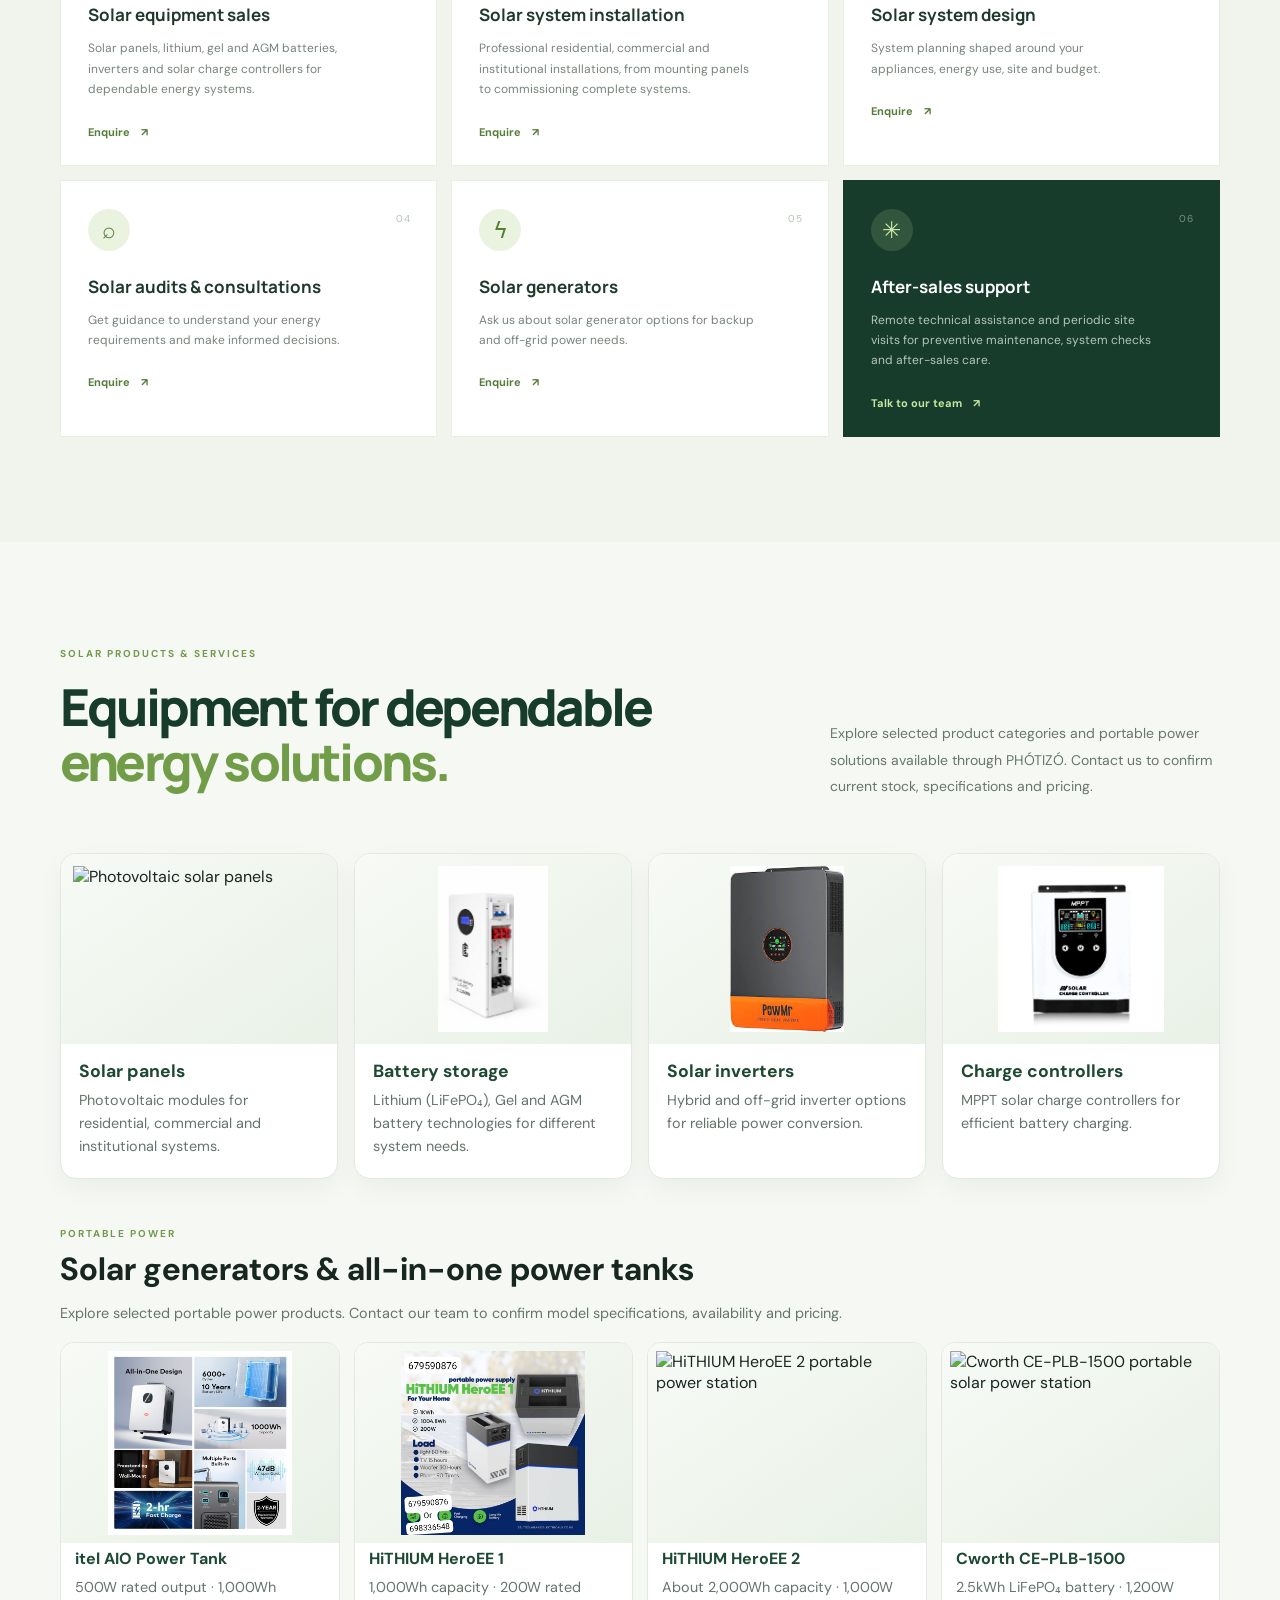
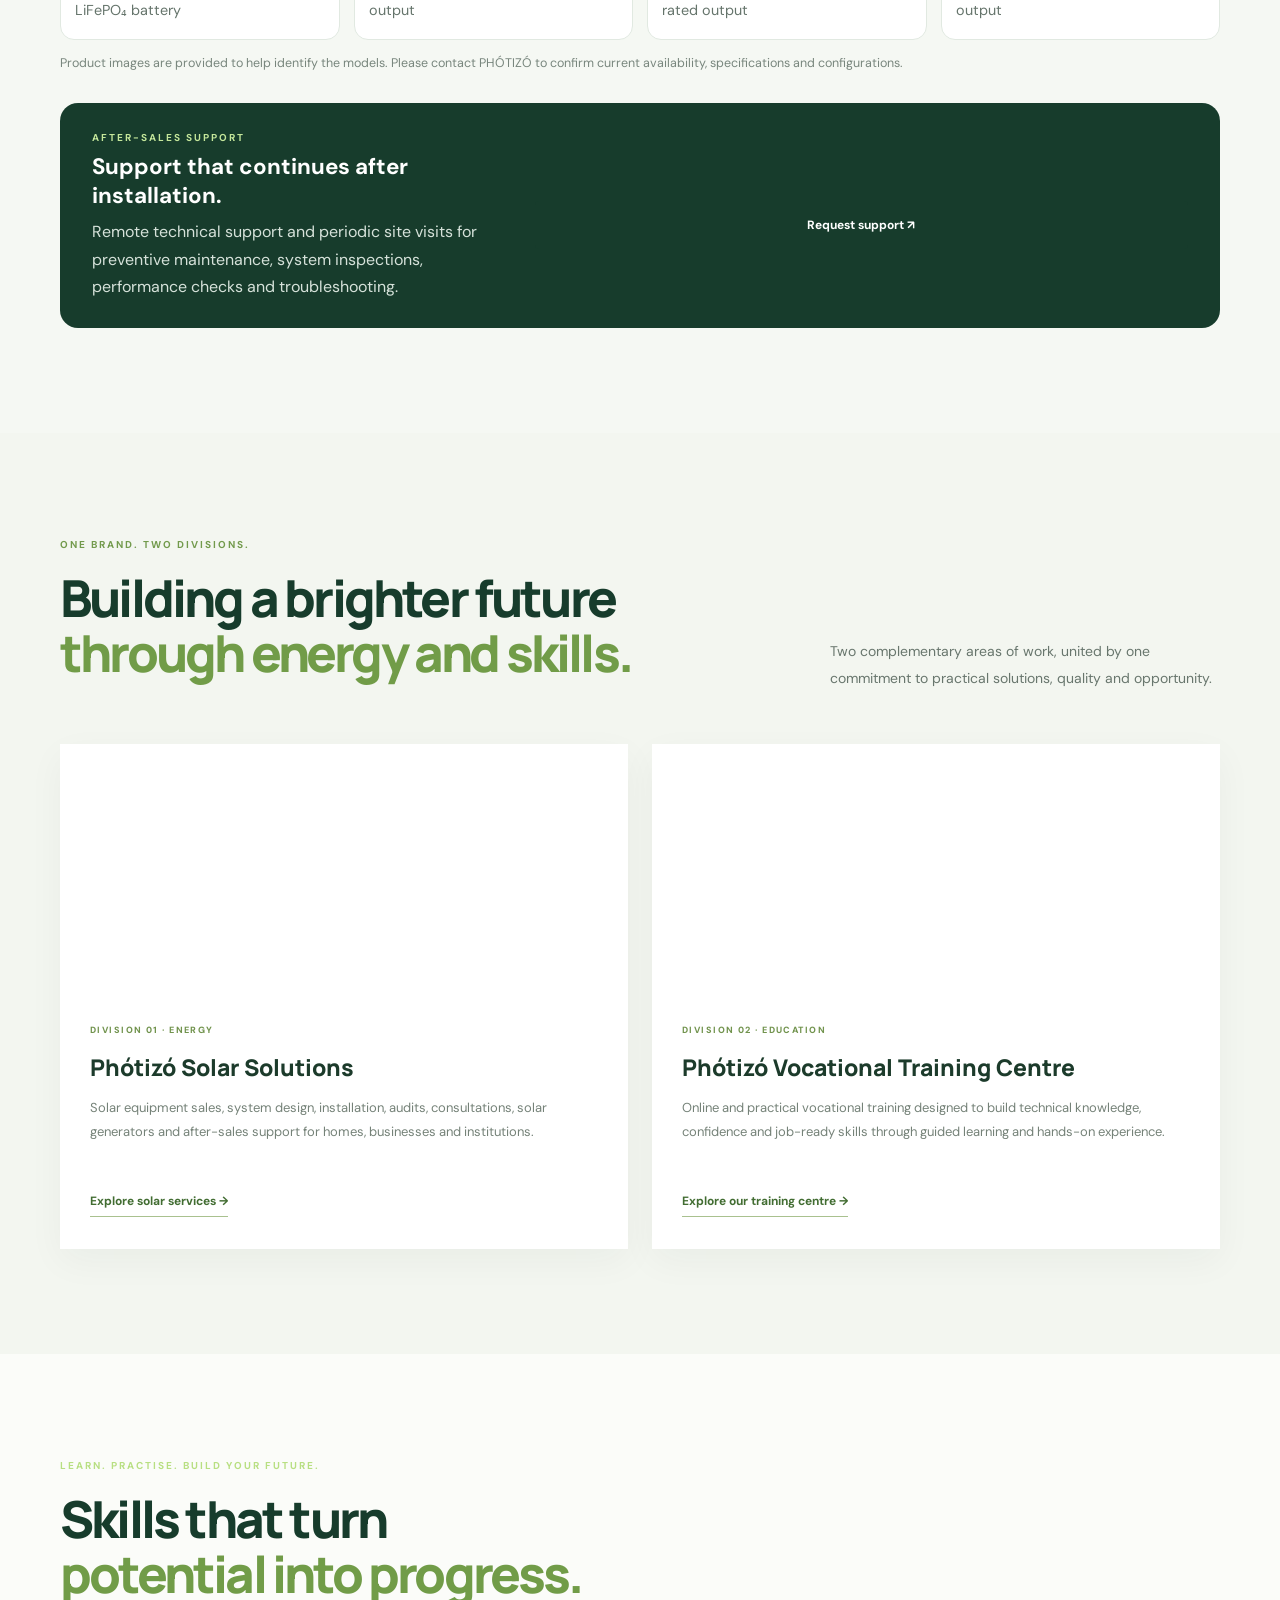
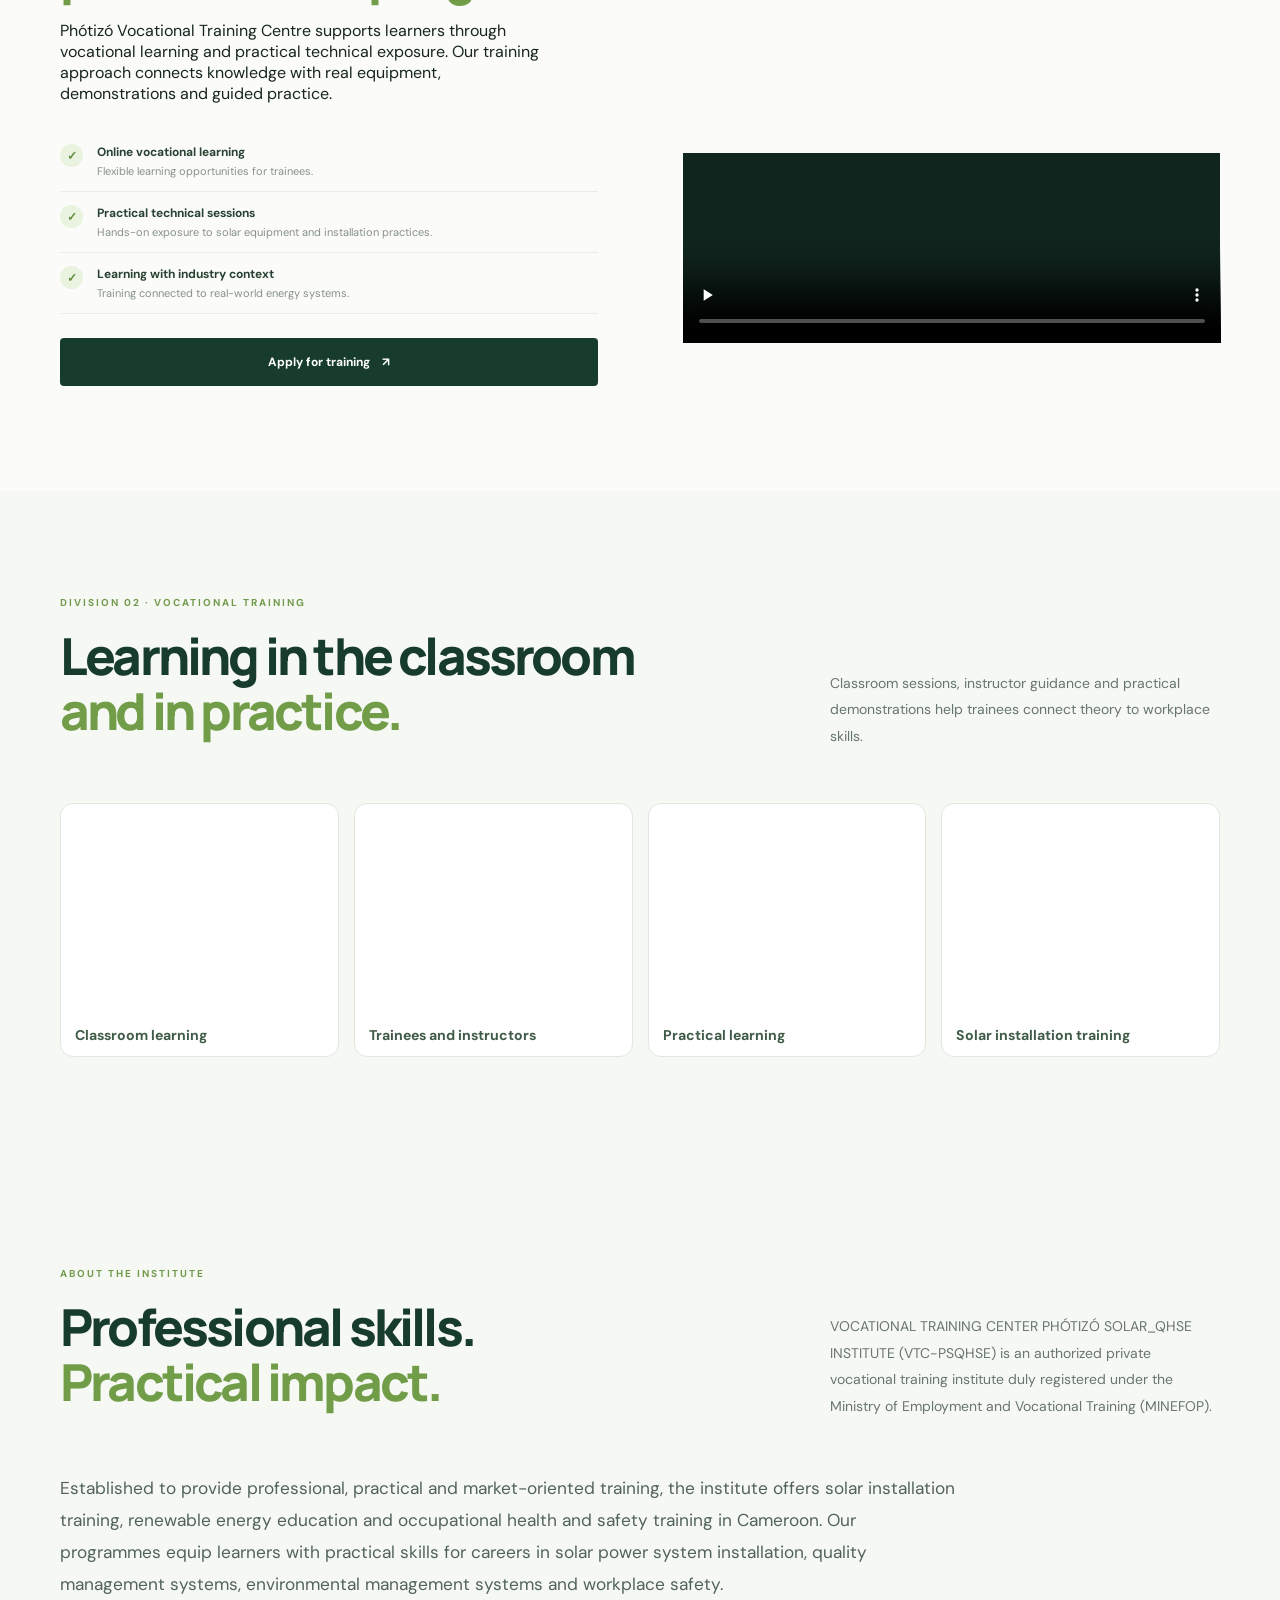
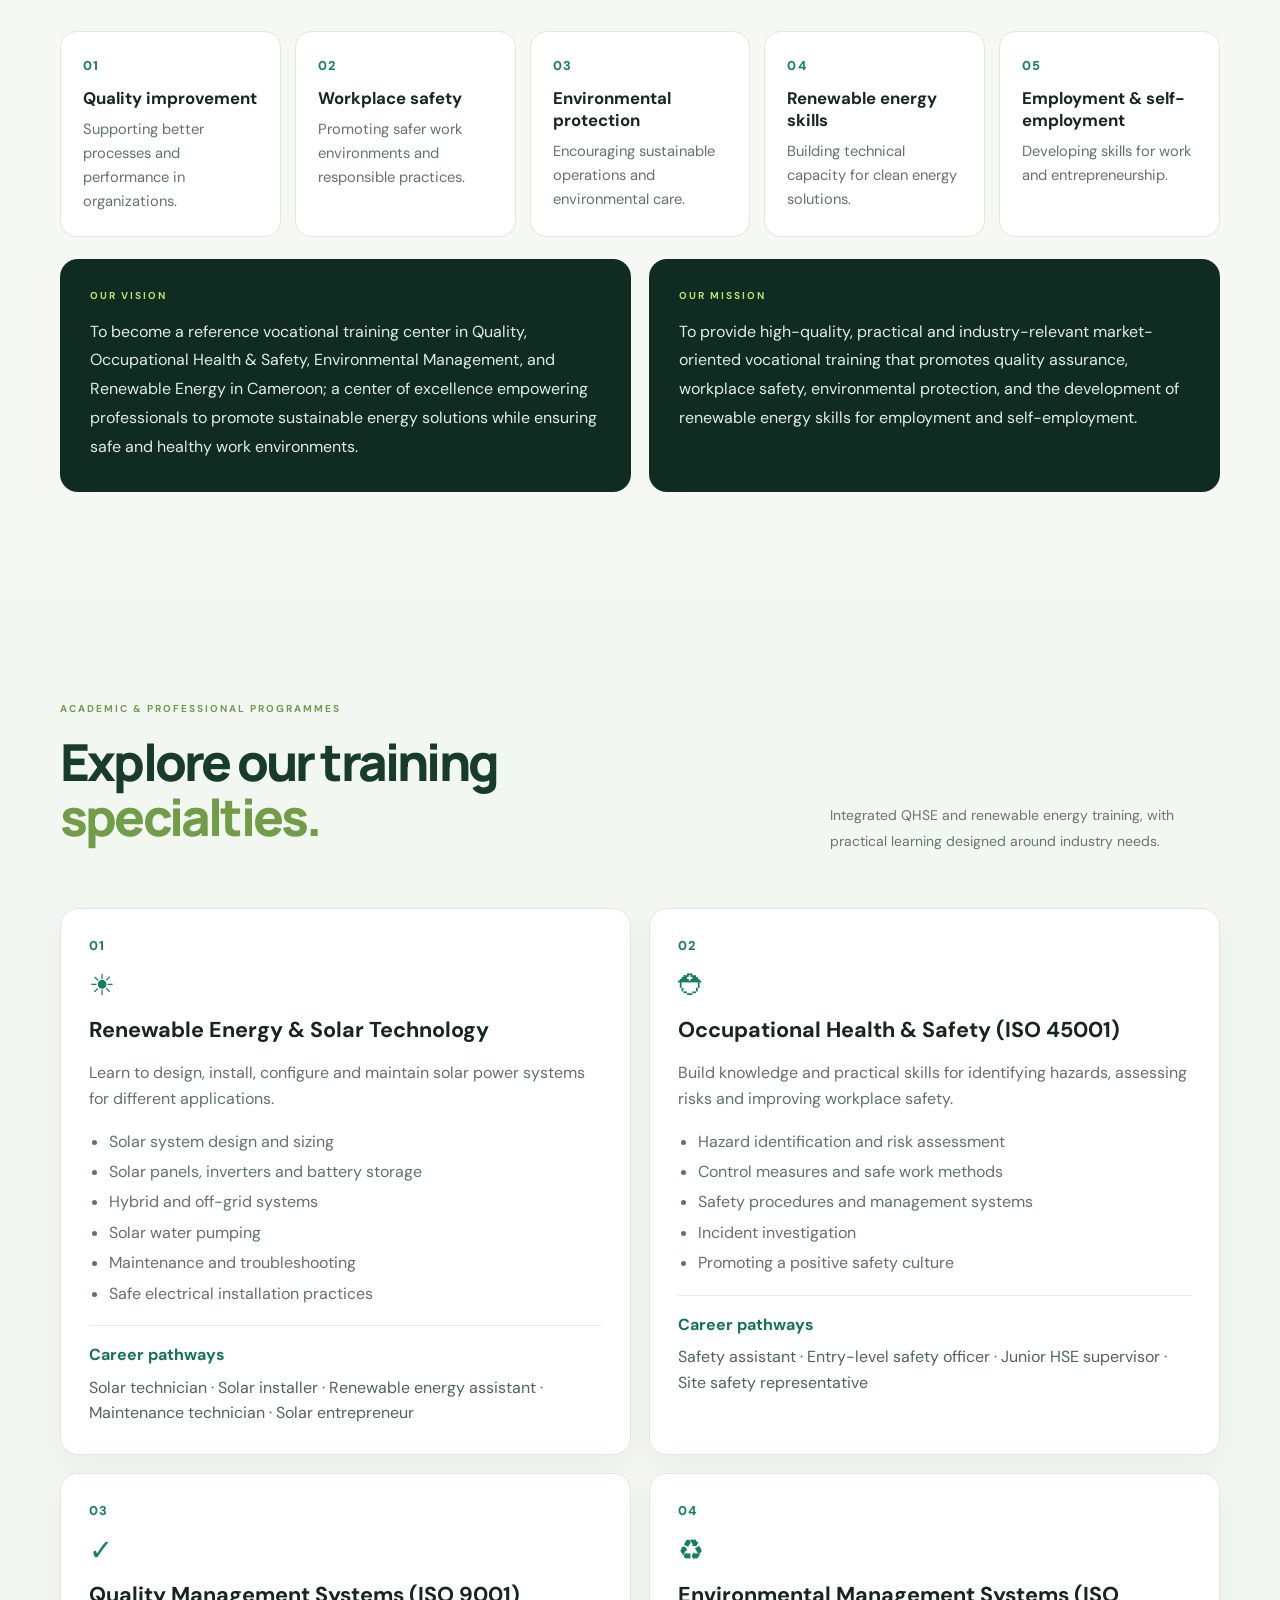
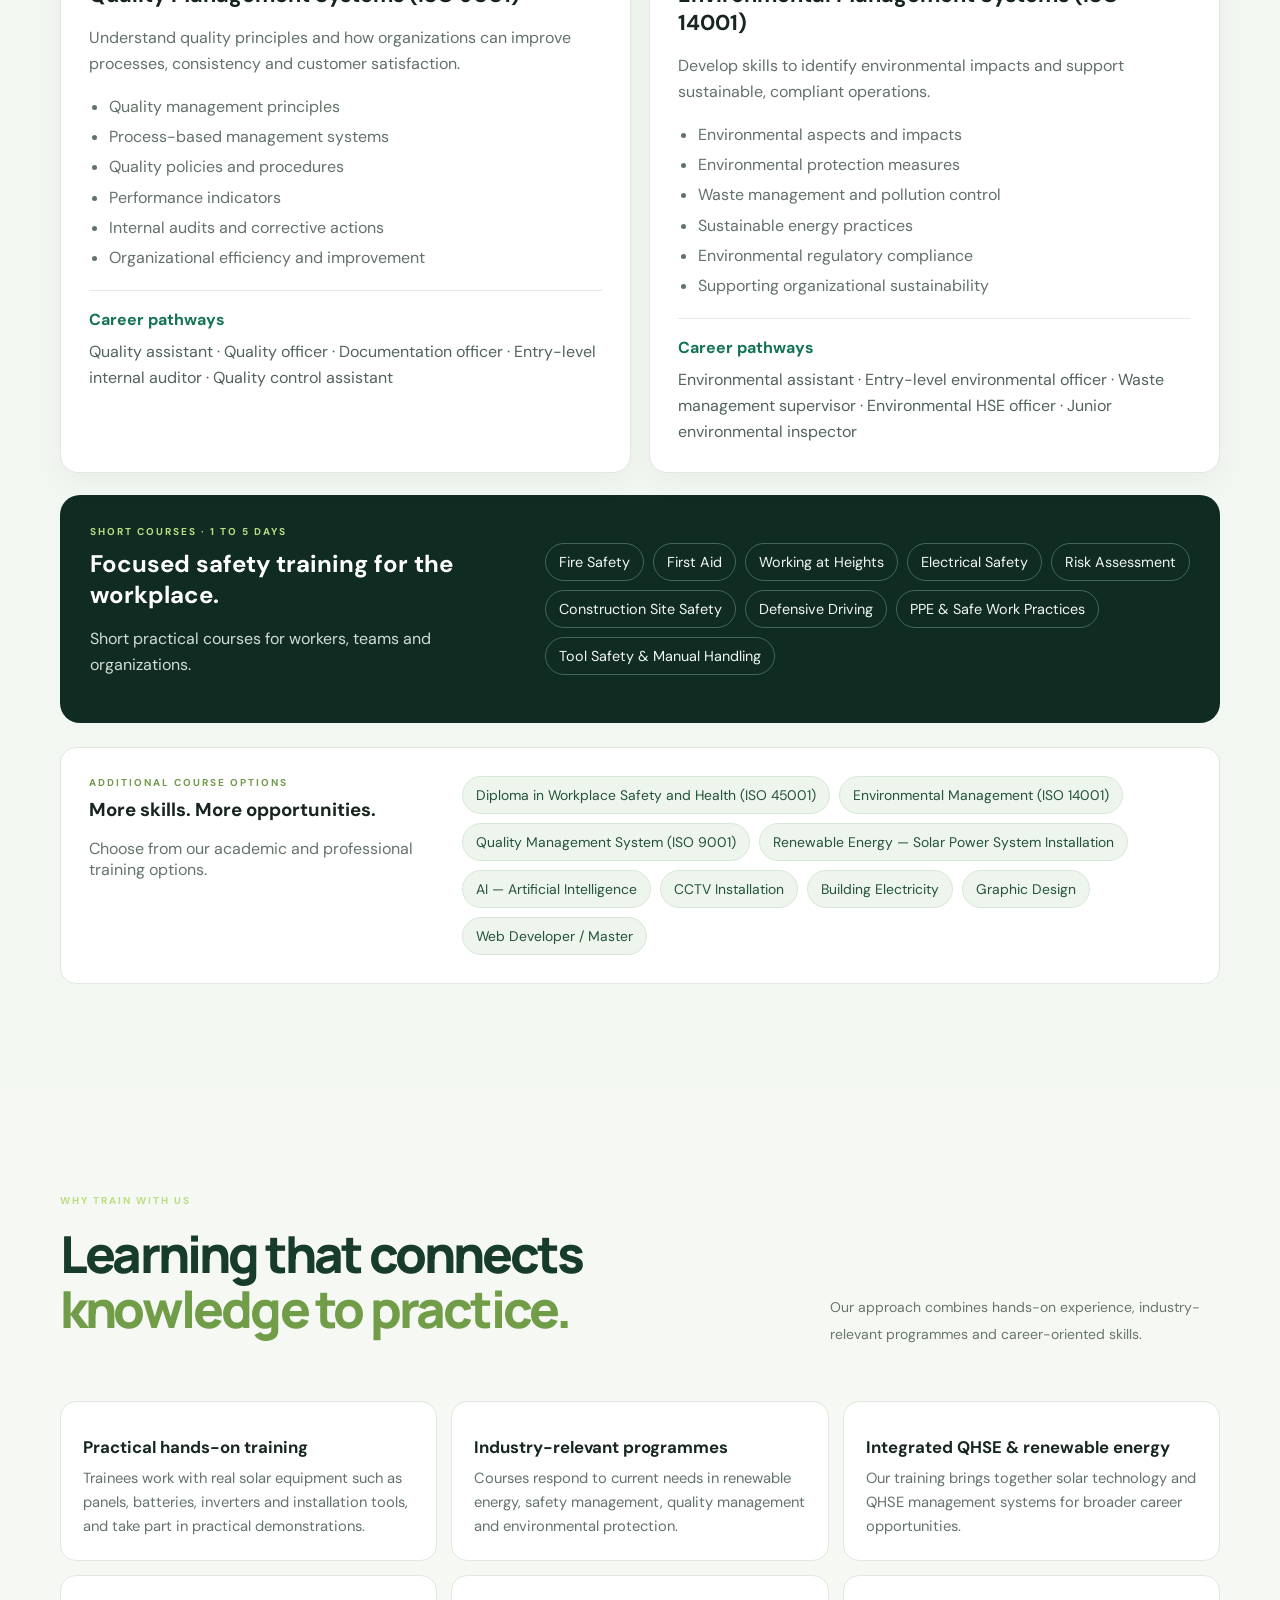
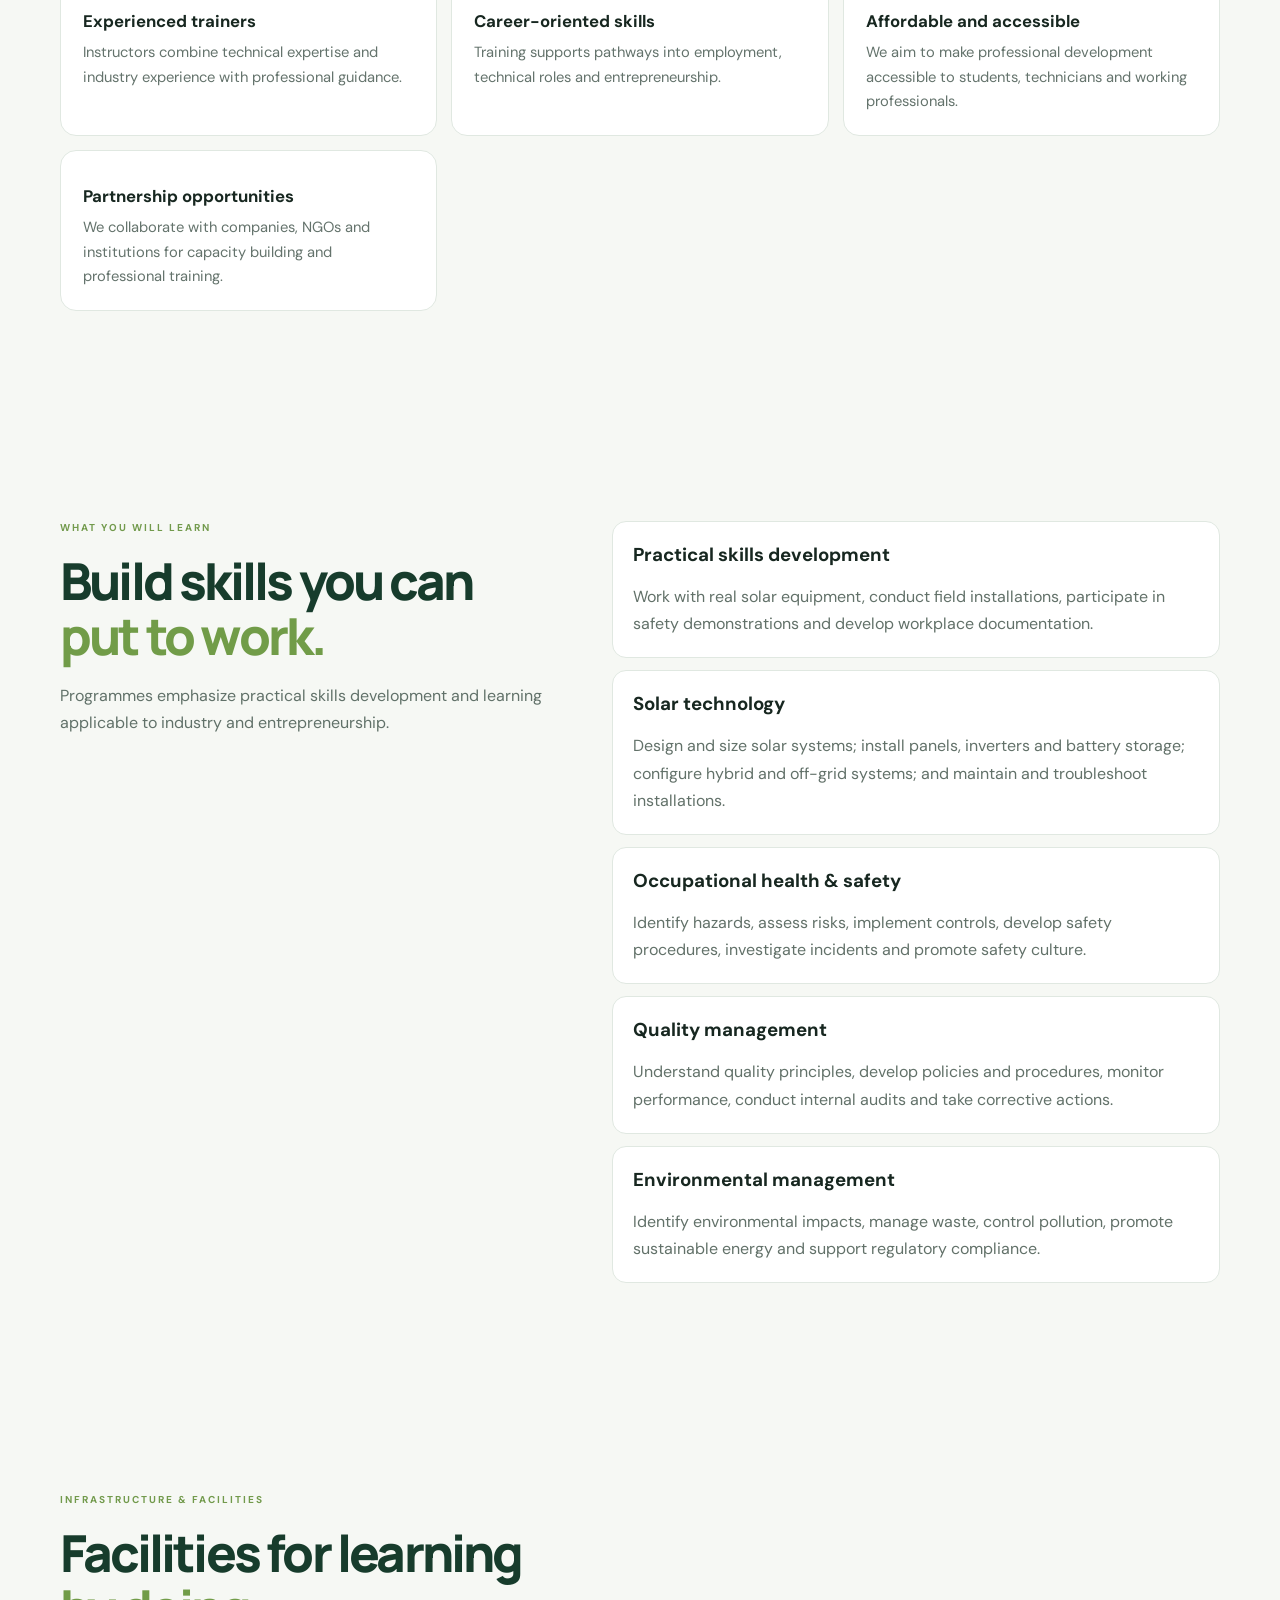
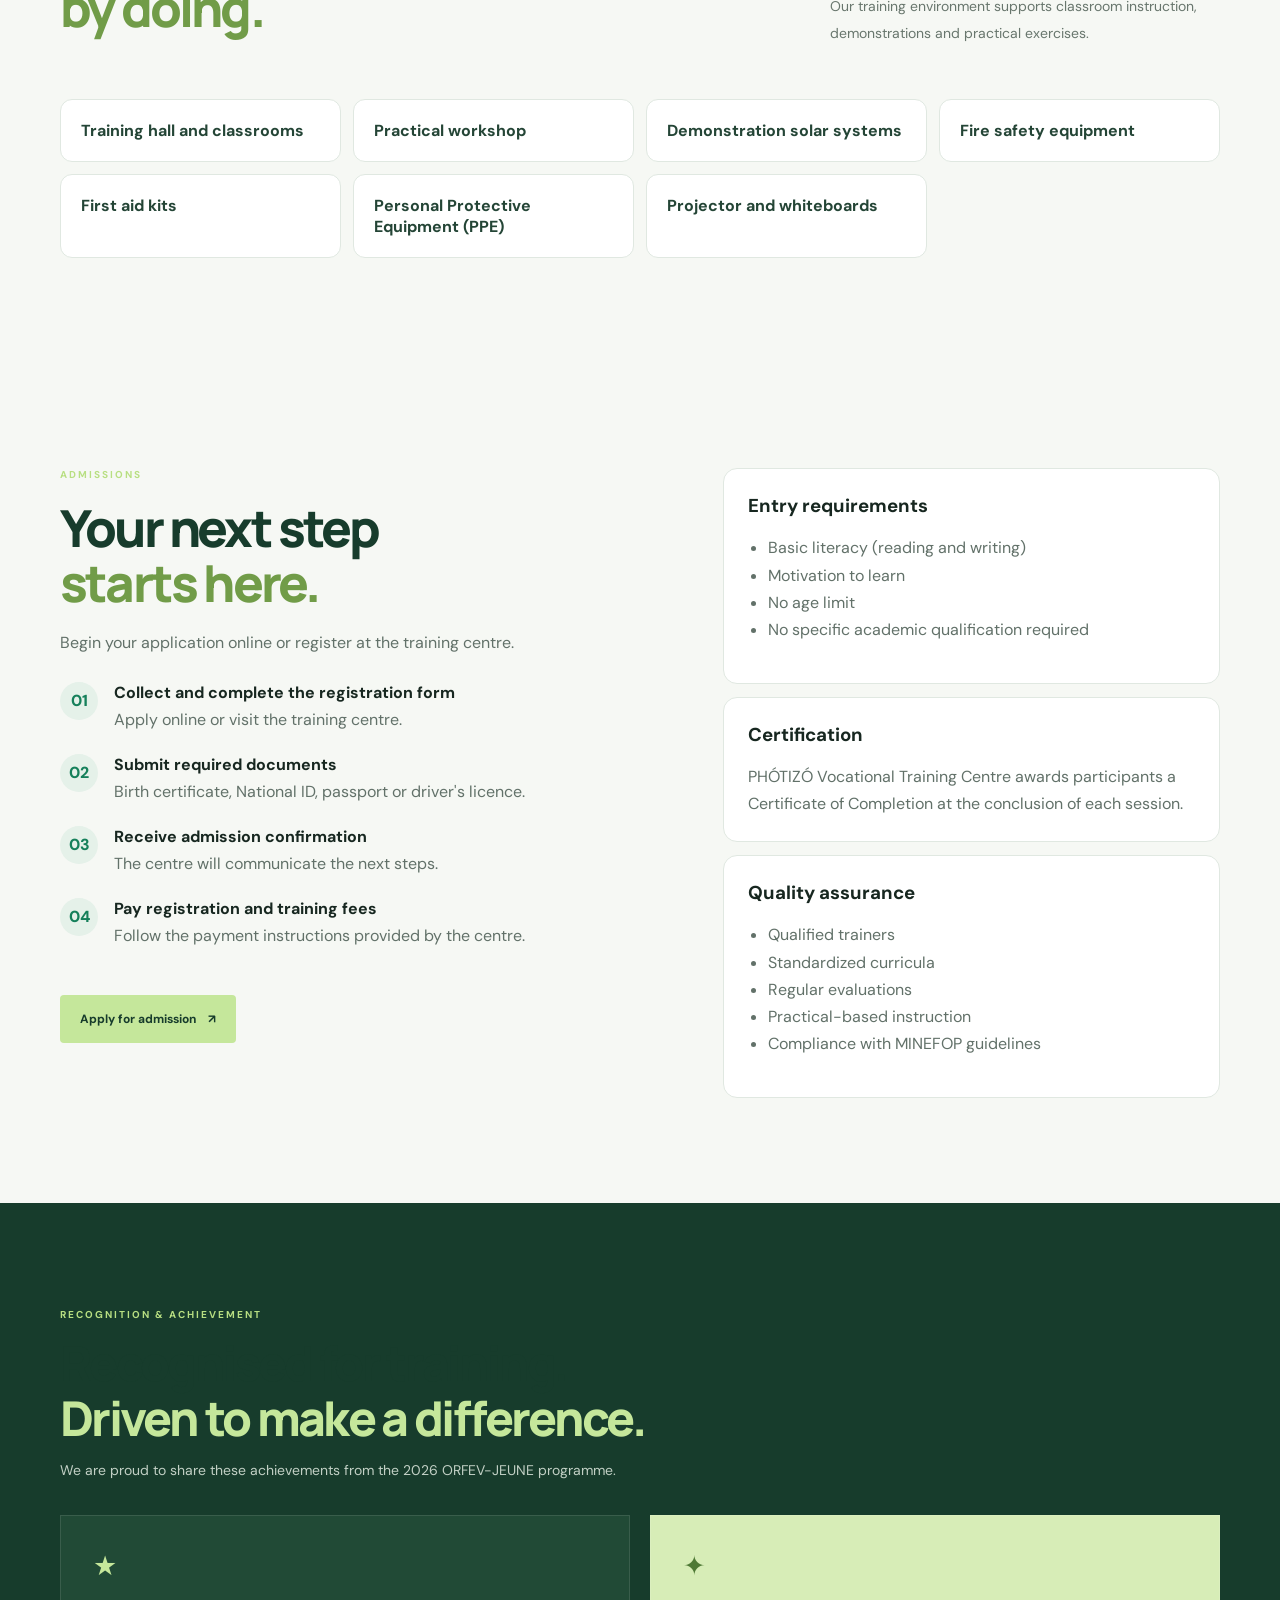
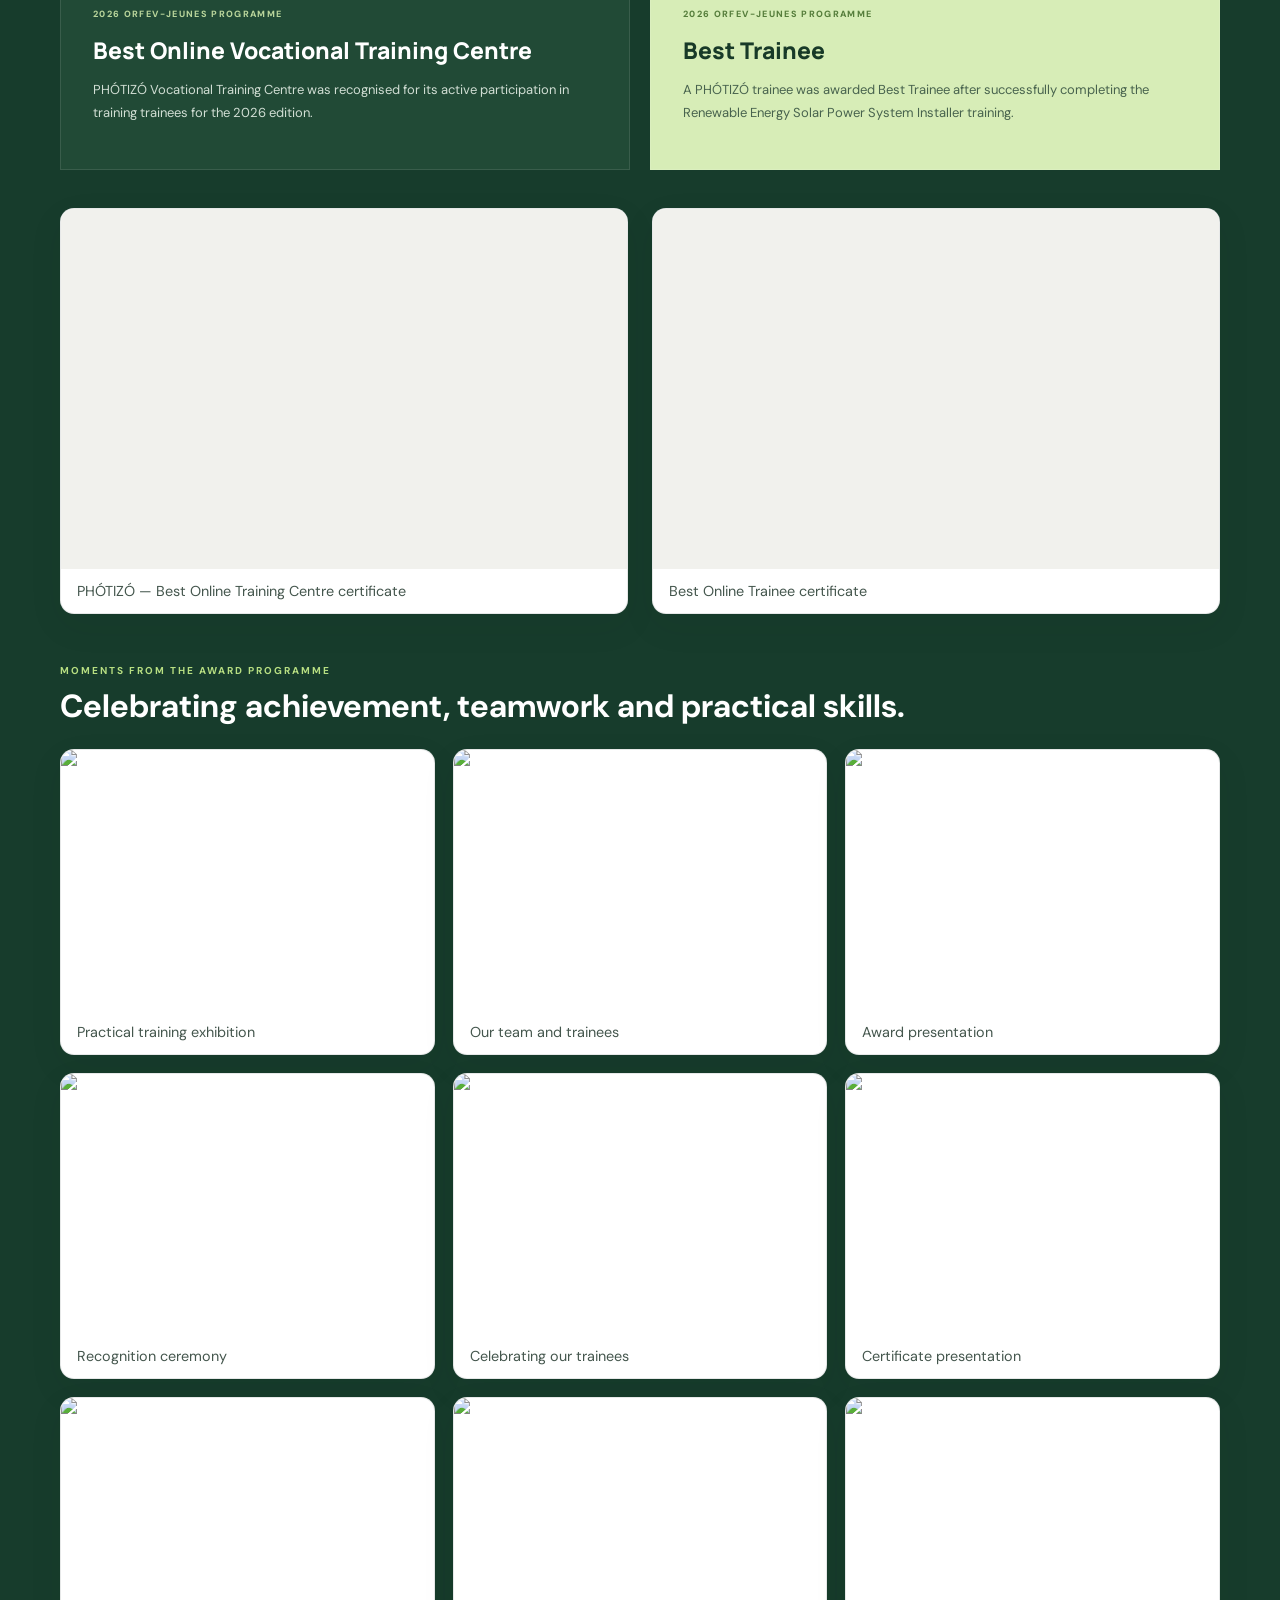
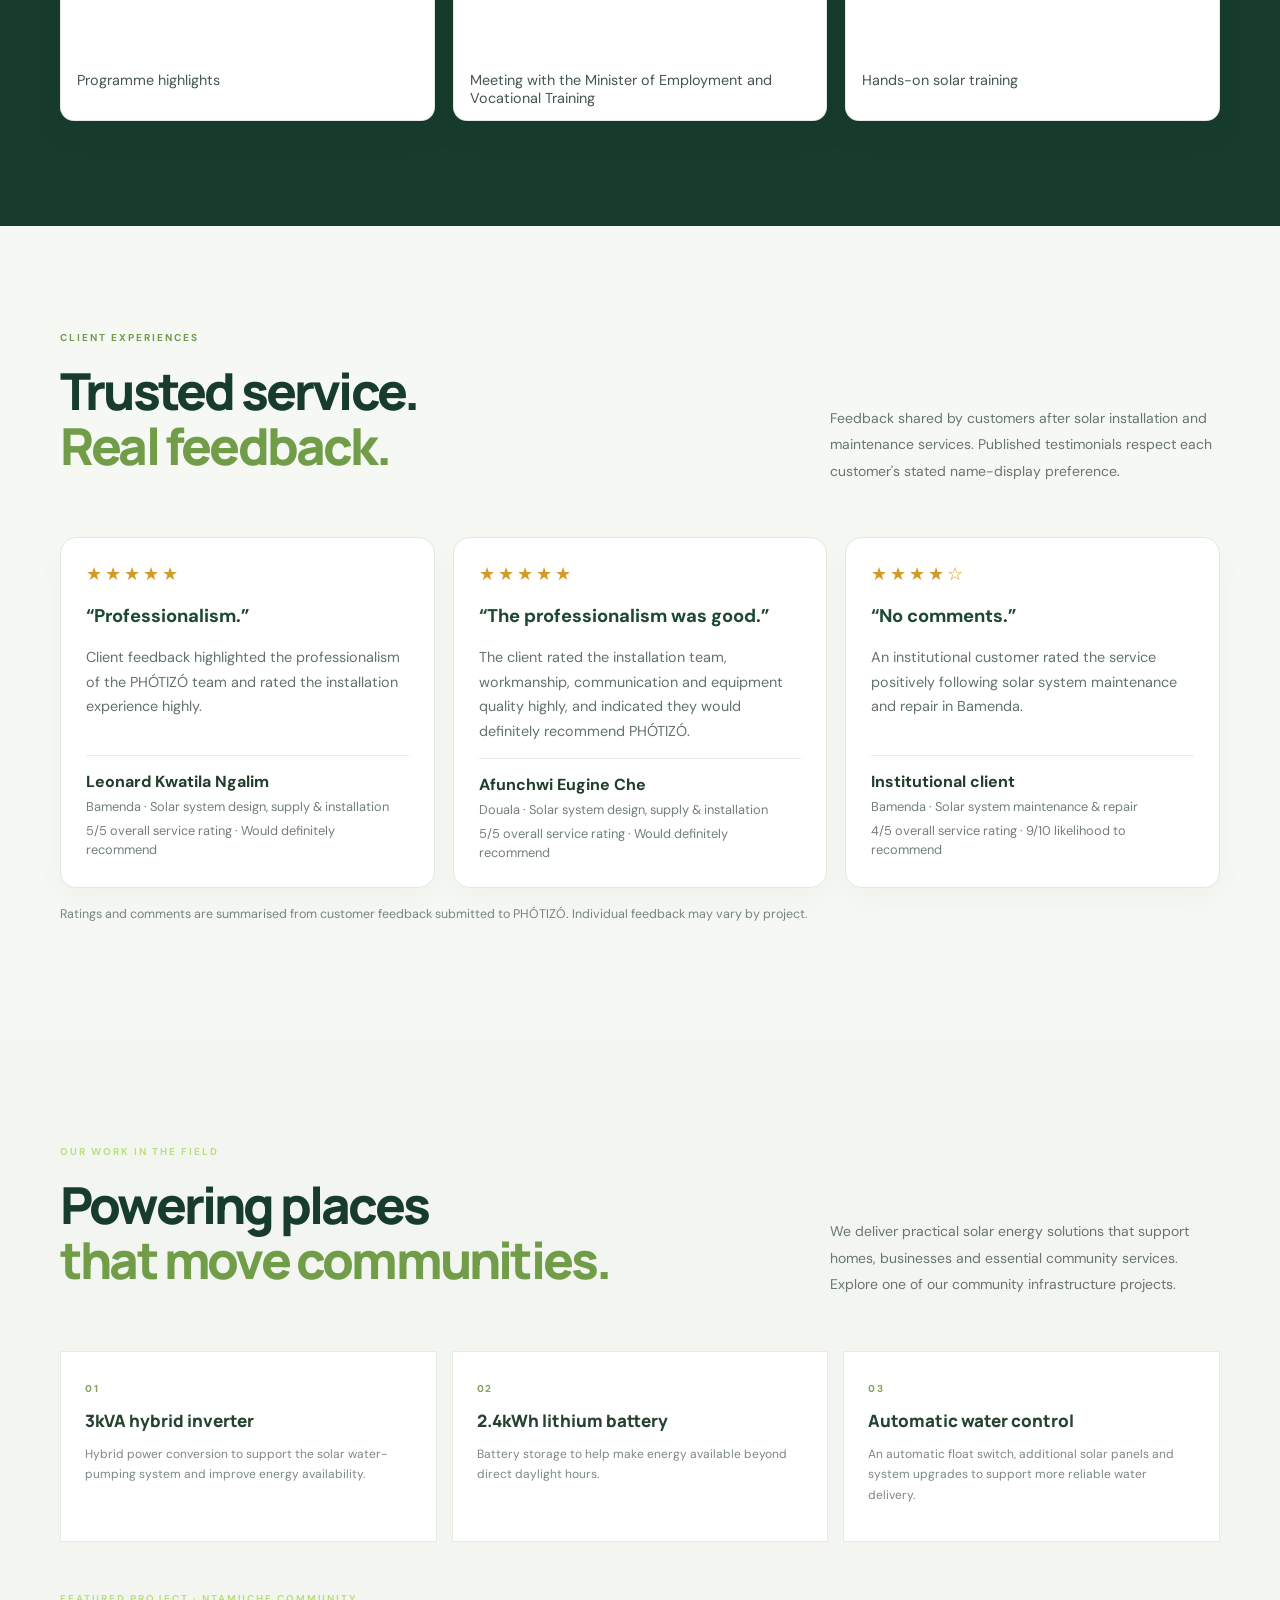
==== commit 2c31b420: "Add files via upload" ====
--- a/index.html
+++ b/index.html
@@ -1,402 +1,369 @@
-<!doctype html>
+<!DOCTYPE html>
+
 <html lang="en">
-<head>
-  <meta charset="utf-8">
-  <meta name="viewport" content="width=device-width, initial-scale=1">
-  <meta name="description" content="Phótizó Solar Solutions provides solar equipment, system design, installation, audits and after-sales support in Bamenda and across Cameroon.">
-  <meta name="theme-color" content="#10251d">
-  <meta property="og:type" content="website">
-  <meta property="og:title" content="Phótizó Solar Solutions | Solar Energy & Vocational Training">
-  <meta property="og:description" content="Solar equipment, system design and installation, plus practical vocational training in Cameroon.">
-  <meta property="og:image" content="assets/photizo-logo.png">
-  <meta name="twitter:card" content="summary_large_image">
-  <link rel="icon" type="image/png" href="assets/photizo-logo.png?v=3">
-  <link rel="shortcut icon" type="image/png" href="assets/photizo-logo.png?v=3">
-  <link rel="apple-touch-icon" href="assets/photizo-logo.png?v=3">
-  <title>Phótizó | Solar Energy & Vocational Training in Cameroon</title>
-  <link rel="preconnect" href="https://fonts.googleapis.com">
-  <link rel="preconnect" href="https://fonts.gstatic.com" crossorigin>
-  <link href="https://fonts.googleapis.com/css2?family=DM+Sans:wght@400;500;600;700&family=Manrope:wght@400;500;600;700;800&display=swap" rel="stylesheet">
-  <link rel="stylesheet" href="styles.css">
-  <link rel="stylesheet" href="product-gallery.css">
-  <link rel="canonical" href="https://photizosolar.com/">
-  <style>
+<head><link href="assets/optimized/photizo-favicon-180.png" rel="icon" sizes="180x180" type="image/png"/><link href="assets/optimized/photizo-favicon-180.png" rel="apple-touch-icon" sizes="180x180"/>
+<meta charset="utf-8"/>
+<meta content="width=device-width, initial-scale=1" name="viewport"/>
+<meta content="Phótizó Solar Solutions provides solar equipment, system design, installation, audits and after-sales support in Bamenda and across Cameroon." name="description"/>
+<meta content="#10251d" name="theme-color"/>
+<meta content="website" property="og:type"/>
+<meta content="Phótizó Solar Solutions | Solar Energy &amp; Vocational Training" property="og:title"/>
+<meta content="Solar equipment, system design and installation, plus practical vocational training in Cameroon." property="og:description"/>
+<meta content="https://photizosolar.com/assets/optimized/project-rooftop-1280.webp" property="og:image"/>
+<meta content="summary_large_image" name="twitter:card"/>
+
+
+
+<title>Phótizó | Solar Energy &amp; Vocational Training in Cameroon</title>
+<link href="https://fonts.googleapis.com" rel="preconnect"/>
+<link crossorigin="" href="https://fonts.gstatic.com" rel="preconnect"/>
+<link as="image" fetchpriority="high" href="assets/optimized/project-rooftop-1280.webp" imagesizes="(max-width: 800px) 100vw, 50vw" imagesrcset="assets/optimized/project-rooftop-480.webp 480w, assets/optimized/project-rooftop-800.webp 800w, assets/optimized/project-rooftop-1280.webp 1280w" rel="preload"/><link href="https://fonts.googleapis.com/css2?family=DM+Sans:wght@400;500;600;700&amp;family=Manrope:wght@400;500;600;700;800&amp;display=swap" rel="stylesheet"/>
+<link href="styles.css" rel="stylesheet"/>
+<link href="product-gallery.css" rel="stylesheet"/>
+<link href="https://photizosolar.com/" rel="canonical"/>
+<style>
     .project-gallery figure:last-child { display: block; }
     .email-directory { display: grid; gap: 10px; margin-top: 12px; }
     .email-directory a { display: inline-block; font-weight: 700; text-decoration: none; overflow-wrap: anywhere; }
     .email-directory a:hover { text-decoration: underline; }
     .email-directory small { display: block; margin-bottom: 2px; opacity: .78; }
   </style>
-</head>
+<meta content="index, follow, max-image-preview:large" name="robots"/><meta content="https://photizosolar.com/" property="og:url"/><meta content="Phótizó Solar Solutions" property="og:site_name"/><meta content="PHÓTIZÓ Solar Solutions rooftop solar installation in Cameroon" property="og:image:alt"/><meta content="image/webp" property="og:image:type"/><meta content="1280" property="og:image:width"/><meta content="963" property="og:image:height"/><meta content="Phótizó | Solar Energy &amp; Vocational Training in Cameroon" name="twitter:title"/><meta content="Solar equipment, system design and installation, plus practical vocational training in Cameroon." name="twitter:description"/><meta content="https://photizosolar.com/assets/optimized/project-rooftop-1280.webp" name="twitter:image"/><script type="application/ld+json">{"@context":"https://schema.org","@graph":[{"@type":"Organization","@id":"https://photizosolar.com/#organization","name":"Phótizó Solar Solutions","alternateName":"PHOTIZO Solar Solution","url":"https://photizosolar.com/","logo":"https://photizosolar.com/assets/optimized/photizo-logo-512.png","sameAs":["https://www.linkedin.com/company/ph%C3%B3tiz%C3%B3-solar-solutions/","https://www.facebook.com/profile.php?id=61579793817717"],"contactPoint":[{"@type":"ContactPoint","telephone":"+237679590876","contactType":"customer service","areaServed":"CM"},{"@type":"ContactPoint","email":"info@photizosolar.com","contactType":"general enquiries","areaServed":"CM"}]},{"@type":"LocalBusiness","@id":"https://photizosolar.com/#solar-business","name":"Phótizó Solar Solutions","url":"https://photizosolar.com/","image":"https://photizosolar.com/assets/optimized/project-rooftop-1280.webp","telephone":"+237679590876","parentOrganization":{"@id":"https://photizosolar.com/#organization"},"address":{"@type":"PostalAddress","streetAddress":"Ntsuabub, directly opposite the entrance to the Presbyterian Church","addressLocality":"Bamenda","addressRegion":"North-West","addressCountry":"CM"},"areaServed":{"@type":"Country","name":"Cameroon"}},{"@type":"EducationalOrganization","@id":"https://photizosolar.com/#training-centre","name":"Phótizó Vocational Training Centre","url":"https://photizosolar.com/","parentOrganization":{"@id":"https://photizosolar.com/#organization"},"address":{"@type":"PostalAddress","streetAddress":"Ntsuabub, directly opposite the entrance to the Presbyterian Church","addressLocality":"Bamenda","addressRegion":"North-West","addressCountry":"CM"},"areaServed":{"@type":"Country","name":"Cameroon"},"description":"Vocational learning and practical technical training in solar technology, renewable energy and QHSE-related subjects."}]}</script></head>
 <body>
-  <a class="skip-link" href="#main-content">Skip to content</a>
-  <div class="topbar"><div class="wrap topbar-inner"><span>Clean energy. Reliable power. A brighter future.</span><span>Bamenda, Cameroon&nbsp; · &nbsp;<a href="mailto:info@photizosolar.com">info@photizosolar.com</a></span></div></div>
-  <header class="site-header">
-    <div class="wrap nav">
-      <a class="brand" href="#home" aria-label="Phótizó Solar Solutions home">
-        <img class="brand-logo" src="assets/photizo-logo.png" alt="Phótizó Solar Solutions logo">
-        <span><strong>PHÓTIZÓ</strong><small>SOLAR SOLUTIONS</small></span>
-      </a>
-      <button class="menu-toggle" aria-label="Open menu" aria-expanded="false">☰</button>
-      <nav class="nav-links" aria-label="Main navigation">
-        <a href="#home">Home</a><a href="#about">About us</a><a href="#services">Solar services</a><a href="#solar-products">Products</a><a href="#training">Training</a><a href="#specialties">Specialties</a><a href="#admissions">Admissions</a><a href="#projects">Projects</a><a href="#testimonials">Testimonials</a><a href="#awards">Awards</a><a href="#why-us">Why Phótizó</a><a href="#contact" class="nav-cta">Get a quote <span>↗</span></a>
-      </nav>
-    </div>
-  </header>
-
-  <main id="main-content">
-    <section class="hero" id="home">
-      <div class="hero-glow"></div>
-      <div class="wrap hero-grid">
-        <div class="hero-copy">
-          <div class="eyebrow"><span class="eyebrow-dot"></span> SOLAR ENERGY FOR A BETTER TOMORROW</div>
-          <h1>Power your world.<br><em>Own your energy.</em></h1>
-          <p class="hero-lead">Clean, dependable and affordable solar solutions for homes, businesses, schools and farms across Cameroon.</p>
-          <div class="hero-actions"><a class="btn btn-lime" href="#contact">Get a free consultation <span>↗</span></a><a class="btn btn-outline" href="https://wa.me/237679590876?text=Hello%20Ph%C3%B3tiz%C3%B3%20Solar%20Solutions%2C%20I%20would%20like%20to%20make%20an%20enquiry." target="_blank" rel="noopener">Chat on WhatsApp</a></div>
-          <div class="hero-proof"><div class="proof-icon">☀</div><div><strong>Lighting your world the clean way</strong><small>Thoughtful solar solutions, backed by local support.</small></div></div>
-        </div>
-        <div class="hero-art hero-photo"><img src="assets/project-rooftop.jpg" alt="Solar panels installed on a rooftop by the Phótizó team"><div class="photo-overlay"><span>PHOTIZO SOLAR SOLUTIONS</span><strong>Practical solar power.<br>Real-world impact.</strong><small>Lighting your world the clean way.</small></div></div>
-      </div>
-      <div class="hero-bottom"><div class="wrap bottom-inner"><span>DESIGNED FOR YOUR NEEDS</span><span>HOMES</span><span>BUSINESSES</span><span>SCHOOLS</span><span>FARMS</span></div></div>
-    </section>
-
-    <section class="intro section" id="about">
-      <div class="wrap intro-grid">
-        <div><div class="eyebrow dark-eyebrow">WELCOME TO PHÓTIZÓ</div><h2>Energy independence<br>should feel <em>within reach.</em></h2></div>
-        <div class="intro-text"><p>PHÓTIZÓ is a Cameroon-based parent brand bringing together practical solar energy solutions and vocational skills development. Through our solar division, we help homes, businesses and institutions access dependable, cleaner energy.</p><p>Through our vocational training division, we also equip learners with practical technical skills and hands-on experience for the world of work.</p><a class="text-link" href="#contact">Let's discuss your project <span>→</span></a></div>
-      </div>
-    </section>
-
-    <section class="services section" id="services">
-      <div class="wrap">
-        <div class="section-heading"><div><div class="eyebrow">WHAT WE DO</div><h2>Solar solutions from<br><em>start to switch-on.</em></h2></div><p>Whether you are starting small or planning a larger installation, we can help you find a solution that makes sense for your space and energy needs.</p></div>
-        <div class="service-grid">
-          <article class="service-card"><div class="service-icon">▦</div><span class="card-number">01</span><h3>Solar equipment sales</h3><p>Solar panels, lithium, gel and AGM batteries, inverters and solar charge controllers for dependable energy systems.</p><a href="#contact" aria-label="Enquire about solar equipment">Enquire <span>↗</span></a></article>
-          <article class="service-card"><div class="service-icon">⌁</div><span class="card-number">02</span><h3>Solar system installation</h3><p>Professional residential, commercial and institutional installations, from mounting panels to commissioning complete systems.</p><a href="#contact" aria-label="Enquire about installation">Enquire <span>↗</span></a></article>
-          <article class="service-card"><div class="service-icon">⌘</div><span class="card-number">03</span><h3>Solar system design</h3><p>System planning shaped around your appliances, energy use, site and budget.</p><a href="#contact" aria-label="Enquire about system design">Enquire <span>↗</span></a></article>
-          <article class="service-card"><div class="service-icon">⌕</div><span class="card-number">04</span><h3>Solar audits & consultations</h3><p>Get guidance to understand your energy requirements and make informed decisions.</p><a href="#contact" aria-label="Enquire about an audit">Enquire <span>↗</span></a></article>
-          <article class="service-card"><div class="service-icon">ϟ</div><span class="card-number">05</span><h3>Solar generators</h3><p>Ask us about solar generator options for backup and off-grid power needs.</p><a href="#contact" aria-label="Enquire about solar generators">Enquire <span>↗</span></a></article>
-          <article class="service-card service-card-dark"><div class="service-icon">✳</div><span class="card-number">06</span><h3>After-sales support</h3><p>Remote technical assistance and periodic site visits for preventive maintenance, system checks and after-sales care.</p><a href="#contact" aria-label="Contact after-sales support">Talk to our team <span>↗</span></a></article>
-        </div>
-      </div>
-    </section>
-
-    <section class="product-showcase section" id="solar-products">
-      <div class="wrap">
-        <div class="section-heading">
-          <div>
-            <div class="eyebrow dark-eyebrow">SOLAR PRODUCTS & SERVICES</div>
-            <h2>Equipment for dependable<br><em>energy solutions.</em></h2>
-          </div>
-          <p>Explore selected product categories and portable power solutions available through PHÓTIZÓ. Contact us to confirm current stock, specifications and pricing.</p>
-        </div>
-
-        <div class="product-category-grid">
-          <article class="product-category">
-            <img src="assets/products/solar-panels.png" alt="Photovoltaic solar panels" loading="lazy">
-            <div>
-              <h3>Solar panels</h3>
-              <p>Photovoltaic modules for residential, commercial and institutional systems.</p>
-            </div>
-          </article>
-
-          <article class="product-category">
-            <img src="assets/products/lithium-battery.jpg" alt="Lithium battery for solar energy storage" loading="lazy">
-            <div>
-              <h3>Battery storage</h3>
-              <p>Lithium (LiFePO₄), Gel and AGM battery technologies for different system needs.</p>
-            </div>
-          </article>
-
-          <article class="product-category">
-            <img src="assets/products/hybrid-inverter.jpg" alt="Hybrid solar inverter" loading="lazy">
-            <div>
-              <h3>Solar inverters</h3>
-              <p>Hybrid and off-grid inverter options for reliable power conversion.</p>
-            </div>
-          </article>
-
-          <article class="product-category">
-            <img src="assets/products/charge-controller.jpg" alt="MPPT solar charge controller" loading="lazy">
-            <div>
-              <h3>Charge controllers</h3>
-              <p>MPPT solar charge controllers for efficient battery charging.</p>
-            </div>
-          </article>
-        </div>
-
-        <div class="gallery-heading product-subheading">
-          <div class="eyebrow dark-eyebrow">PORTABLE POWER</div>
-          <h3>Solar generators & all-in-one power tanks</h3>
-          <p>Explore selected portable power products. Contact our team to confirm model specifications, availability and pricing.</p>
-        </div>
-
-        <div class="generator-grid">
-          <article>
-            <img src="assets/products/itel-power-tank.jpg.jpg" alt="itel AIO Power Tank portable solar generator" loading="lazy">
-            <h4>itel AIO Power Tank</h4>
-            <p>500W rated output · 1,000Wh LiFePO₄ battery</p>
-          </article>
-
-          <article>
-            <img src="assets/products/hithium-heroe1.jpg.jpg" alt="HiTHIUM HeroEE 1 portable power station" loading="lazy">
-            <h4>HiTHIUM HeroEE 1</h4>
-            <p>1,000Wh capacity · 200W rated output</p>
-          </article>
-
-          <article>
-            <img src="assets/products/hithium-heroe2.jpg.jpg" alt="HiTHIUM HeroEE 2 portable power station" loading="lazy" decoding="async">
-            <h4>HiTHIUM HeroEE 2</h4>
-            <p>About 2,000Wh capacity · 1,000W rated output</p>
-          </article>
-
-          <article>
-            <img src="assets/products/cworth-ce-plb-1500.jpg" alt="Cworth CE-PLB-1500 portable solar power station" loading="lazy" decoding="async">
-            <h4>Cworth CE-PLB-1500</h4>
-            <p>2.5kWh LiFePO₄ battery · 1,200W output</p>
-          </article>
-        </div>
-
-        <p class="product-image-note">Product images are provided to help identify the models. Please contact PHÓTIZÓ to confirm current availability, specifications and configurations.</p>
-
-        <div class="after-sales-strip">
-          <div>
-            <span class="eyebrow">AFTER-SALES SUPPORT</span>
-            <h3>Support that continues after installation.</h3>
-            <p>Remote technical support and periodic site visits for preventive maintenance, system inspections, performance checks and troubleshooting.</p>
-          </div>
-          <a class="btn btn-dark" href="#contact">Request support ↗</a>
-        </div>
-      </div>
-    </section>
-
-    <section class="divisions section" id="divisions">
-      <div class="wrap"><div class="section-heading"><div><div class="eyebrow dark-eyebrow">ONE BRAND. TWO DIVISIONS.</div><h2>Building a brighter future<br><em>through energy and skills.</em></h2></div><p>Two complementary areas of work, united by one commitment to practical solutions, quality and opportunity.</p></div>
-        <div class="division-grid">
-          <article class="division-card solar-division"><img src="assets/project-rooftop.jpg" alt="Completed solar panel installation by PHÓTIZÓ Solar Solutions"><div class="division-content"><span class="division-kicker">DIVISION 01 · ENERGY</span><h3>Phótizó Solar Solutions</h3><p>Solar equipment sales, system design, installation, audits, consultations, solar generators and after-sales support for homes, businesses and institutions.</p><a class="text-link" href="#services">Explore solar services →</a></div></article>
-          <article class="division-card training-division"><img src="assets/training-team.jpg" alt="Photizo vocational trainees and instructors"><div class="division-content"><span class="division-kicker">DIVISION 02 · EDUCATION</span><h3>Phótizó Vocational Training Centre</h3><p>Online and practical vocational training designed to build technical knowledge, confidence and job-ready skills through guided learning and hands-on experience.</p><a class="text-link" href="#training">Explore our training centre →</a></div></article>
-        </div>
-      </div>
-    </section>
-
-    <section class="training section" id="training"><div class="wrap training-grid"><div class="training-copy"><div class="eyebrow">LEARN. PRACTISE. BUILD YOUR FUTURE.</div><h2>Skills that turn<br><em>potential into progress.</em></h2><p>Phótizó Vocational Training Centre supports learners through vocational learning and practical technical exposure. Our training approach connects knowledge with real equipment, demonstrations and guided practice.</p><ul class="benefit-list"><li><span>✓</span><div><b>Online vocational learning</b><small>Flexible learning opportunities for trainees.</small></div></li><li><span>✓</span><div><b>Practical technical sessions</b><small>Hands-on exposure to solar equipment and installation practices.</small></div></li><li><span>✓</span><div><b>Learning with industry context</b><small>Training connected to real-world energy systems.</small></div></li></ul><a class="btn btn-dark" href="#admissions">Apply for training <span>↗</span></a></div><div class="training-gallery"><img class="training-main" src="assets/training-practical.jpg" alt="Trainees learning practical solar installation"><img src="assets/training-installation.jpg" alt="Hands-on solar equipment training"><img src="assets/training-classroom.jpg" alt="Vocational training session"><video class="training-video" controls preload="metadata" playsinline aria-label="Phótizó practical solar training demonstration"><source src="assets/training-demonstration.mp4" type="video/mp4">Your browser does not support the video tag.</video></div></div></section>
-
-
-    <section class="classroom-gallery section"><div class="wrap"><div class="section-heading"><div><div class="eyebrow dark-eyebrow">DIVISION 02 · VOCATIONAL TRAINING</div><h2>Learning in the classroom<br><em>and in practice.</em></h2></div><p>Classroom sessions, instructor guidance and practical demonstrations help trainees connect theory to workplace skills.</p></div><div class="classroom-photo-grid"><figure><img src="assets/training-classroom.jpg" alt="PHÓTIZÓ classroom training session"><figcaption>Classroom learning</figcaption></figure><figure><img src="assets/training-team.jpg" alt="PHÓTIZÓ trainees and instructors"><figcaption>Trainees and instructors</figcaption></figure><figure><img src="assets/training-practical.jpg" alt="Practical vocational training"><figcaption>Practical learning</figcaption></figure><figure><img src="assets/training-installation.jpg" alt="Solar installation training"><figcaption>Solar installation training</figcaption></figure></div></div></section>
-
-    <section class="center-profile section" id="center-profile">
-      <div class="wrap">
-        <div class="section-heading"><div><div class="eyebrow dark-eyebrow">ABOUT THE INSTITUTE</div><h2>Professional skills.<br><em>Practical impact.</em></h2></div>
-          <p>VOCATIONAL TRAINING CENTER PHÓTIZÓ SOLAR_QHSE INSTITUTE (VTC-PSQHSE) is an authorized private vocational training institute duly registered under the Ministry of Employment and Vocational Training (MINEFOP).</p></div>
-        <div class="profile-copy"><p>Established to provide professional, practical and market-oriented training, the institute offers solar installation training, renewable energy education and occupational health and safety training in Cameroon. Our programmes equip learners with practical skills for careers in solar power system installation, quality management systems, environmental management systems and workplace safety.</p></div>
-        <div class="profile-pillars">
-          <article><span>01</span><h3>Quality improvement</h3><p>Supporting better processes and performance in organizations.</p></article>
-          <article><span>02</span><h3>Workplace safety</h3><p>Promoting safer work environments and responsible practices.</p></article>
-          <article><span>03</span><h3>Environmental protection</h3><p>Encouraging sustainable operations and environmental care.</p></article>
-          <article><span>04</span><h3>Renewable energy skills</h3><p>Building technical capacity for clean energy solutions.</p></article>
-          <article><span>05</span><h3>Employment & self-employment</h3><p>Developing skills for work and entrepreneurship.</p></article>
-        </div>
-        <div class="vision-mission-grid">
-          <article><div class="eyebrow">OUR VISION</div><p>To become a reference vocational training center in Quality, Occupational Health &amp; Safety, Environmental Management, and Renewable Energy in Cameroon; a center of excellence empowering professionals to promote sustainable energy solutions while ensuring safe and healthy work environments.</p></article>
-          <article><div class="eyebrow">OUR MISSION</div><p>To provide high-quality, practical and industry-relevant market-oriented vocational training that promotes quality assurance, workplace safety, environmental protection, and the development of renewable energy skills for employment and self-employment.</p></article>
-        </div>
-      </div>
-    </section>
-
-    <section class="specialties section" id="specialties">
-      <div class="wrap">
-        <div class="section-heading"><div><div class="eyebrow dark-eyebrow">ACADEMIC & PROFESSIONAL PROGRAMMES</div><h2>Explore our training<br><em>specialties.</em></h2></div><p>Integrated QHSE and renewable energy training, with practical learning designed around industry needs.</p></div>
-        <div class="specialty-grid">
-          <article class="specialty-card"><div class="specialty-number">01</div><div class="specialty-icon">☀</div><h3>Renewable Energy & Solar Technology</h3><p>Learn to design, install, configure and maintain solar power systems for different applications.</p><ul><li>Solar system design and sizing</li><li>Solar panels, inverters and battery storage</li><li>Hybrid and off-grid systems</li><li>Solar water pumping</li><li>Maintenance and troubleshooting</li><li>Safe electrical installation practices</li></ul><div class="career-line"><b>Career pathways</b><span>Solar technician · Solar installer · Renewable energy assistant · Maintenance technician · Solar entrepreneur</span></div></article>
-          <article class="specialty-card"><div class="specialty-number">02</div><div class="specialty-icon">⛑</div><h3>Occupational Health & Safety (ISO 45001)</h3><p>Build knowledge and practical skills for identifying hazards, assessing risks and improving workplace safety.</p><ul><li>Hazard identification and risk assessment</li><li>Control measures and safe work methods</li><li>Safety procedures and management systems</li><li>Incident investigation</li><li>Promoting a positive safety culture</li></ul><div class="career-line"><b>Career pathways</b><span>Safety assistant · Entry-level safety officer · Junior HSE supervisor · Site safety representative</span></div></article>
-          <article class="specialty-card"><div class="specialty-number">03</div><div class="specialty-icon">✓</div><h3>Quality Management Systems (ISO 9001)</h3><p>Understand quality principles and how organizations can improve processes, consistency and customer satisfaction.</p><ul><li>Quality management principles</li><li>Process-based management systems</li><li>Quality policies and procedures</li><li>Performance indicators</li><li>Internal audits and corrective actions</li><li>Organizational efficiency and improvement</li></ul><div class="career-line"><b>Career pathways</b><span>Quality assistant · Quality officer · Documentation officer · Entry-level internal auditor · Quality control assistant</span></div></article>
-          <article class="specialty-card"><div class="specialty-number">04</div><div class="specialty-icon">♻</div><h3>Environmental Management Systems (ISO 14001)</h3><p>Develop skills to identify environmental impacts and support sustainable, compliant operations.</p><ul><li>Environmental aspects and impacts</li><li>Environmental protection measures</li><li>Waste management and pollution control</li><li>Sustainable energy practices</li><li>Environmental regulatory compliance</li><li>Supporting organizational sustainability</li></ul><div class="career-line"><b>Career pathways</b><span>Environmental assistant · Entry-level environmental officer · Waste management supervisor · Environmental HSE officer · Junior environmental inspector</span></div></article>
-        </div>
-        <div class="short-courses">
-          <div><div class="eyebrow">SHORT COURSES · 1 TO 5 DAYS</div><h3>Focused safety training for the workplace.</h3><p>Short practical courses for workers, teams and organizations.</p></div>
-          <div class="course-tags"><span>Fire Safety</span><span>First Aid</span><span>Working at Heights</span><span>Electrical Safety</span><span>Risk Assessment</span><span>Construction Site Safety</span><span>Defensive Driving</span><span>PPE &amp; Safe Work Practices</span><span>Tool Safety &amp; Manual Handling</span></div>
-        </div>
-        <div class="additional-programmes"><div><div class="eyebrow dark-eyebrow">ADDITIONAL COURSE OPTIONS</div><h3>More skills. More opportunities.</h3><p>Choose from our academic and professional training options.</p></div><div class="programme-tags"><span>Diploma in Workplace Safety and Health (ISO 45001)</span><span>Environmental Management (ISO 14001)</span><span>Quality Management System (ISO 9001)</span><span>Renewable Energy — Solar Power System Installation</span><span>AI — Artificial Intelligence</span><span>CCTV Installation</span><span>Building Electricity</span><span>Graphic Design</span><span>Web Developer / Master</span></div></div>
-      </div>
-    </section>
-
-    <section class="training-value section" id="training-value">
-      <div class="wrap">
-        <div class="section-heading"><div><div class="eyebrow">WHY TRAIN WITH US</div><h2>Learning that connects<br><em>knowledge to practice.</em></h2></div><p>Our approach combines hands-on experience, industry-relevant programmes and career-oriented skills.</p></div>
-        <div class="value-grid">
-          <article><h3>Practical hands-on training</h3><p>Trainees work with real solar equipment such as panels, batteries, inverters and installation tools, and take part in practical demonstrations.</p></article>
-          <article><h3>Industry-relevant programmes</h3><p>Courses respond to current needs in renewable energy, safety management, quality management and environmental protection.</p></article>
-          <article><h3>Integrated QHSE &amp; renewable energy</h3><p>Our training brings together solar technology and QHSE management systems for broader career opportunities.</p></article>
-          <article><h3>Experienced trainers</h3><p>Instructors combine technical expertise and industry experience with professional guidance.</p></article>
-          <article><h3>Career-oriented skills</h3><p>Training supports pathways into employment, technical roles and entrepreneurship.</p></article>
-          <article><h3>Affordable and accessible</h3><p>We aim to make professional development accessible to students, technicians and working professionals.</p></article>
-          <article><h3>Partnership opportunities</h3><p>We collaborate with companies, NGOs and institutions for capacity building and professional training.</p></article>
-        </div>
-      </div>
-    </section>
-
-    <section class="learning-outcomes section">
-      <div class="wrap outcomes-grid">
-        <div><div class="eyebrow dark-eyebrow">WHAT YOU WILL LEARN</div><h2>Build skills you can<br><em>put to work.</em></h2><p>Programmes emphasize practical skills development and learning applicable to industry and entrepreneurship.</p><img src="assets/training-practical.jpg" alt="Practical vocational training with solar equipment"></div>
-        <div class="outcome-list">
-          <article><h3>Practical skills development</h3><p>Work with real solar equipment, conduct field installations, participate in safety demonstrations and develop workplace documentation.</p></article>
-          <article><h3>Solar technology</h3><p>Design and size solar systems; install panels, inverters and battery storage; configure hybrid and off-grid systems; and maintain and troubleshoot installations.</p></article>
-          <article><h3>Occupational health &amp; safety</h3><p>Identify hazards, assess risks, implement controls, develop safety procedures, investigate incidents and promote safety culture.</p></article>
-          <article><h3>Quality management</h3><p>Understand quality principles, develop policies and procedures, monitor performance, conduct internal audits and take corrective actions.</p></article>
-          <article><h3>Environmental management</h3><p>Identify environmental impacts, manage waste, control pollution, promote sustainable energy and support regulatory compliance.</p></article>
-        </div>
-      </div>
-    </section>
-
-    <section class="facilities section">
-      <div class="wrap">
-        <div class="section-heading"><div><div class="eyebrow dark-eyebrow">INFRASTRUCTURE & FACILITIES</div><h2>Facilities for learning<br><em>by doing.</em></h2></div><p>Our training environment supports classroom instruction, demonstrations and practical exercises.</p></div>
-        <div class="facility-grid"><div>Training hall and classrooms</div><div>Practical workshop</div><div>Demonstration solar systems</div><div>Fire safety equipment</div><div>First aid kits</div><div>Personal Protective Equipment (PPE)</div><div>Projector and whiteboards</div></div>
-      </div>
-    </section>
-
-    <section class="admissions-info section" id="admissions">
-      <div class="wrap admission-grid">
-        <div><div class="eyebrow">ADMISSIONS</div><h2>Your next step<br><em>starts here.</em></h2><p class="admission-intro">Begin your application online or register at the training centre.</p>
-          <ol class="admission-steps"><li><b>Collect and complete the registration form</b><span>Apply online or visit the training centre.</span></li><li><b>Submit required documents</b><span>Birth certificate, National ID, passport or driver's licence.</span></li><li><b>Receive admission confirmation</b><span>The centre will communicate the next steps.</span></li><li><b>Pay registration and training fees</b><span>Follow the payment instructions provided by the centre.</span></li></ol>
-          <a class="btn btn-lime" href="https://forms.gle/1eF4BEoKFG79uiqh7" target="_blank" rel="noopener">Apply for admission <span>↗</span></a>
-        </div>
-        <div class="admission-side">
-          <article><h3>Entry requirements</h3><ul><li>Basic literacy (reading and writing)</li><li>Motivation to learn</li><li>No age limit</li><li>No specific academic qualification required</li></ul></article>
-          <article><h3>Certification</h3><p>PHÓTIZÓ Vocational Training Centre awards participants a Certificate of Completion at the conclusion of each session.</p></article>
-          <article><h3>Quality assurance</h3><ul><li>Qualified trainers</li><li>Standardized curricula</li><li>Regular evaluations</li><li>Practical-based instruction</li><li>Compliance with MINEFOP guidelines</li></ul></article>
-        </div>
-      </div>
-    </section>
-    <section class="awards section" id="awards"><div class="wrap"><div class="award-heading"><div class="eyebrow">RECOGNITION & ACHIEVEMENT</div><h2>Recognised for training.<br><em>Driven to make a difference.</em></h2><p>We are proud to share these achievements from the 2026 ORFEV-JEUNE programme.</p></div><div class="award-grid"><article class="award-card"><div class="award-icon">★</div><span>2026 ORFEV-JEUNES PROGRAMME</span><h3>Best Online Vocational Training Centre</h3><p>PHÓTIZÓ Vocational Training Centre was recognised for its active participation in training trainees for the 2026 edition.</p></article><article class="award-card award-featured"><div class="award-icon">✦</div><span>2026 ORFEV-JEUNES PROGRAMME</span><h3>Best Trainee</h3><p>A PHÓTIZÓ trainee was awarded Best Trainee after successfully completing the Renewable Energy Solar Power System Installer training.</p></article></div><div class="certificate-grid"><figure><img src="assets/award-centre-certificate.jpg" alt="2026 Best Online Training Center award certificate"><figcaption>PHÓTIZÓ — Best Online Training Centre certificate</figcaption></figure><figure><img src="assets/award-best-trainee-certificate.jpg" alt="2026 Best Online Trainee award certificate"><figcaption>Best Online Trainee certificate</figcaption></figure></div><div class="gallery-heading"><div class="eyebrow">MOMENTS FROM THE AWARD PROGRAMME</div><h3>Celebrating achievement, teamwork and practical skills.</h3></div><div class="award-photo-grid">
-<figure><img src="assets/award-training-exhibition.jpg" alt="PHÓTIZÓ team presenting solar equipment at a vocational training exhibition"><figcaption>Practical training exhibition</figcaption></figure>
-<figure><img src="assets/award-trainee-team.jpg" alt="PHÓTIZÓ team and trainees at the vocational training event"><figcaption>Our team and trainees</figcaption></figure>
-<figure><img src="assets/award-ceremony-01.jpg" alt="Award presentation during the 2026 ceremony"><figcaption>Award presentation</figcaption></figure>
-<figure><img src="assets/award-ceremony-02.jpg" alt="PHÓTIZÓ representative receiving recognition"><figcaption>Recognition ceremony</figcaption></figure>
-<figure><img src="assets/award-ceremony-03.jpg" alt="Trainees receiving certificates"><figcaption>Celebrating our trainees</figcaption></figure>
-<figure><img src="assets/award-ceremony-04.jpg" alt="Certificate presentation to a trainee"><figcaption>Certificate presentation</figcaption></figure>
-<figure><img src="assets/award-ceremony-05.jpg" alt="Vocational training award event"><figcaption>Programme highlights</figcaption></figure>
-<figure><img src="assets/award-ceremony-06.jpg" alt="PHÓTIZÓ representative with an invited official at the event"><figcaption>Meeting with the Minister of Employment and Vocational Training</figcaption></figure>
-<figure><img src="assets/training-practical-team.jpg" alt="PHÓTIZÓ practical solar training team"><figcaption>Hands-on solar training</figcaption></figure>
+<a class="skip-link" href="#main-content">Skip to content</a>
+<div class="topbar"><div class="wrap topbar-inner"><span>Clean energy. Reliable power. A brighter future.</span><span>Bamenda, Cameroon  ·  <a href="mailto:info@photizosolar.com">info@photizosolar.com</a></span></div></div>
+<header class="site-header">
+<div class="wrap nav">
+<a aria-label="Phótizó Solar Solutions home" class="brand" href="#home">
+<img alt="Phótizó Solar Solutions logo" class="brand-logo" decoding="async" height="506" loading="eager" sizes="76px" src="assets/optimized/photizo-logo-640.webp" srcset="assets/optimized/photizo-logo-160.webp 160w, assets/optimized/photizo-logo-320.webp 320w, assets/optimized/photizo-logo-480.webp 480w, assets/optimized/photizo-logo-640.webp 640w" width="640"/>
+<span><strong>PHÓTIZÓ</strong><small>SOLAR SOLUTIONS</small></span>
+</a>
+<button aria-expanded="false" aria-label="Open menu" class="menu-toggle">☰</button>
+<nav aria-label="Main navigation" class="nav-links">
+<a href="#home">Home</a><a href="#about">About us</a><a href="#services">Solar services</a><a href="#solar-products">Products</a><a href="#training">Training</a><a href="#specialties">Specialties</a><a href="#admissions">Admissions</a><a href="#projects">Projects</a><a href="#testimonials">Testimonials</a><a href="#awards">Awards</a><a href="#why-us">Why Phótizó</a><a class="nav-cta" href="#contact">Get a quote <span>↗</span></a>
+</nav>
+</div>
+</header>
+<main id="main-content">
+<section class="hero" id="home">
+<div class="hero-glow"></div>
+<div class="wrap hero-grid">
+<div class="hero-copy">
+<div class="eyebrow"><span class="eyebrow-dot"></span> SOLAR ENERGY FOR A BETTER TOMORROW</div>
+<h1>Power your world.<br/><em>Own your energy.</em></h1>
+<p class="hero-lead">Clean, dependable and affordable solar solutions for homes, businesses, schools and farms across Cameroon.</p>
+<div class="hero-actions"><a class="btn btn-lime" href="#contact">Get a free consultation <span>↗</span></a><a class="btn btn-outline" href="https://wa.me/237679590876?text=Hello%20Ph%C3%B3tiz%C3%B3%20Solar%20Solutions%2C%20I%20would%20like%20to%20make%20an%20enquiry." rel="noopener" target="_blank">Chat on WhatsApp</a></div>
+<div class="hero-proof"><div class="proof-icon">☀</div><div><strong>Lighting your world the clean way</strong><small>Thoughtful solar solutions, backed by local support.</small></div></div>
+</div>
+<div class="hero-art hero-photo"><img alt="Solar panels installed on a rooftop by the Phótizó team" decoding="async" fetchpriority="high" height="963" loading="eager" sizes="(max-width: 800px) 100vw, 50vw" src="assets/optimized/project-rooftop-1280.webp" srcset="assets/optimized/project-rooftop-480.webp 480w, assets/optimized/project-rooftop-800.webp 800w, assets/optimized/project-rooftop-1280.webp 1280w" width="1280"/><div class="photo-overlay"><span>PHOTIZO SOLAR SOLUTIONS</span><strong>Practical solar power.<br/>Real-world impact.</strong><small>Lighting your world the clean way.</small></div></div>
+</div>
+<div class="hero-bottom"><div class="wrap bottom-inner"><span>DESIGNED FOR YOUR NEEDS</span><span>HOMES</span><span>BUSINESSES</span><span>SCHOOLS</span><span>FARMS</span></div></div>
+</section>
+<section class="intro section" id="about">
+<div class="wrap intro-grid">
+<div><div class="eyebrow dark-eyebrow">WELCOME TO PHÓTIZÓ</div><h2>Energy independence<br/>should feel <em>within reach.</em></h2></div>
+<div class="intro-text"><p>PHÓTIZÓ is a Cameroon-based parent brand bringing together practical solar energy solutions and vocational skills development. Through our solar division, we help homes, businesses and institutions access dependable, cleaner energy.</p><p>Through our vocational training division, we also equip learners with practical technical skills and hands-on experience for the world of work.</p><a class="text-link" href="#contact">Let's discuss your project <span>→</span></a></div>
+</div>
+</section>
+<section class="services section" id="services">
+<div class="wrap">
+<div class="section-heading"><div><div class="eyebrow">WHAT WE DO</div><h2>Solar solutions from<br/><em>start to switch-on.</em></h2></div><p>Whether you are starting small or planning a larger installation, we can help you find a solution that makes sense for your space and energy needs.</p></div>
+<div class="service-grid">
+<article class="service-card"><div class="service-icon">▦</div><span class="card-number">01</span><h3>Solar equipment sales</h3><p>Solar panels, lithium, gel and AGM batteries, inverters and solar charge controllers for dependable energy systems.</p><a aria-label="Enquire about solar equipment" href="#contact">Enquire <span>↗</span></a></article>
+<article class="service-card"><div class="service-icon">⌁</div><span class="card-number">02</span><h3>Solar system installation</h3><p>Professional residential, commercial and institutional installations, from mounting panels to commissioning complete systems.</p><a aria-label="Enquire about installation" href="#contact">Enquire <span>↗</span></a></article>
+<article class="service-card"><div class="service-icon">⌘</div><span class="card-number">03</span><h3>Solar system design</h3><p>System planning shaped around your appliances, energy use, site and budget.</p><a aria-label="Enquire about system design" href="#contact">Enquire <span>↗</span></a></article>
+<article class="service-card"><div class="service-icon">⌕</div><span class="card-number">04</span><h3>Solar audits &amp; consultations</h3><p>Get guidance to understand your energy requirements and make informed decisions.</p><a aria-label="Enquire about an audit" href="#contact">Enquire <span>↗</span></a></article>
+<article class="service-card"><div class="service-icon">ϟ</div><span class="card-number">05</span><h3>Solar generators</h3><p>Ask us about solar generator options for backup and off-grid power needs.</p><a aria-label="Enquire about solar generators" href="#contact">Enquire <span>↗</span></a></article>
+<article class="service-card service-card-dark"><div class="service-icon">✳</div><span class="card-number">06</span><h3>After-sales support</h3><p>Remote technical assistance and periodic site visits for preventive maintenance, system checks and after-sales care.</p><a aria-label="Contact after-sales support" href="#contact">Talk to our team <span>↗</span></a></article>
+</div>
+</div>
+</section>
+<section class="product-showcase section" id="solar-products">
+<div class="wrap">
+<div class="section-heading">
+<div>
+<div class="eyebrow dark-eyebrow">SOLAR PRODUCTS &amp; SERVICES</div>
+<h2>Equipment for dependable<br/><em>energy solutions.</em></h2>
+</div>
+<p>Explore selected product categories and portable power solutions available through PHÓTIZÓ. Contact us to confirm current stock, specifications and pricing.</p>
+</div>
+<div class="product-category-grid">
+<article class="product-category">
+<img alt="Photovoltaic solar panels" decoding="async" height="1254" loading="lazy" sizes="(max-width: 520px) 100vw, (max-width: 800px) 50vw, 25vw" src="assets/optimized/solar-panels-1254.webp" srcset="assets/optimized/solar-panels-480.webp 480w, assets/optimized/solar-panels-800.webp 800w, assets/optimized/solar-panels-1254.webp 1254w" width="1254"/>
+<div>
+<h3>Solar panels</h3>
+<p>Photovoltaic modules for residential, commercial and institutional systems.</p>
+</div>
+</article>
+<article class="product-category">
+<img alt="Lithium battery for solar energy storage" decoding="async" loading="lazy" src="assets/products/lithium-battery.jpg"/>
+<div>
+<h3>Battery storage</h3>
+<p>Lithium (LiFePO₄), Gel and AGM battery technologies for different system needs.</p>
+</div>
+</article>
+<article class="product-category">
+<img alt="Hybrid solar inverter" decoding="async" loading="lazy" src="assets/products/hybrid-inverter.jpg"/>
+<div>
+<h3>Solar inverters</h3>
+<p>Hybrid and off-grid inverter options for reliable power conversion.</p>
+</div>
+</article>
+<article class="product-category">
+<img alt="MPPT solar charge controller" decoding="async" loading="lazy" src="assets/products/charge-controller.jpg"/>
+<div>
+<h3>Charge controllers</h3>
+<p>MPPT solar charge controllers for efficient battery charging.</p>
+</div>
+</article>
+</div>
+<div class="gallery-heading product-subheading">
+<div class="eyebrow dark-eyebrow">PORTABLE POWER</div>
+<h3>Solar generators &amp; all-in-one power tanks</h3>
+<p>Explore selected portable power products. Contact our team to confirm model specifications, availability and pricing.</p>
+</div>
+<div class="generator-grid">
+<article>
+<img alt="itel AIO Power Tank portable solar generator" decoding="async" loading="lazy" src="assets/products/itel-power-tank.jpg.jpg"/>
+<h4>itel AIO Power Tank</h4>
+<p>500W rated output · 1,000Wh LiFePO₄ battery</p>
+</article>
+<article>
+<img alt="HiTHIUM HeroEE 1 portable power station" decoding="async" loading="lazy" src="assets/products/hithium-heroe1.jpg.jpg"/>
+<h4>HiTHIUM HeroEE 1</h4>
+<p>1,000Wh capacity · 200W rated output</p>
+</article>
+<article>
+<img alt="HiTHIUM HeroEE 2 portable power station" decoding="async" loading="lazy" src="assets/products/hithium-heroe2.jpg.jpg"/>
+<h4>HiTHIUM HeroEE 2</h4>
+<p>About 2,000Wh capacity · 1,000W rated output</p>
+</article>
+<article>
+<img alt="Cworth CE-PLB-1500 portable solar power station" decoding="async" loading="lazy" src="assets/products/cworth-ce-plb-1500.jpg"/>
+<h4>Cworth CE-PLB-1500</h4>
+<p>2.5kWh LiFePO₄ battery · 1,200W output</p>
+</article>
+</div>
+<p class="product-image-note">Product images are provided to help identify the models. Please contact PHÓTIZÓ to confirm current availability, specifications and configurations.</p>
+<div class="after-sales-strip">
+<div>
+<span class="eyebrow">AFTER-SALES SUPPORT</span>
+<h3>Support that continues after installation.</h3>
+<p>Remote technical support and periodic site visits for preventive maintenance, system inspections, performance checks and troubleshooting.</p>
+</div>
+<a class="btn btn-dark" href="#contact">Request support ↗</a>
+</div>
+</div>
+</section>
+<section class="divisions section" id="divisions">
+<div class="wrap"><div class="section-heading"><div><div class="eyebrow dark-eyebrow">ONE BRAND. TWO DIVISIONS.</div><h2>Building a brighter future<br/><em>through energy and skills.</em></h2></div><p>Two complementary areas of work, united by one commitment to practical solutions, quality and opportunity.</p></div>
+<div class="division-grid">
+<article class="division-card solar-division"><img alt="Completed solar panel installation by PHÓTIZÓ Solar Solutions" decoding="async" height="963" loading="lazy" sizes="(max-width: 800px) 100vw, 50vw" src="assets/optimized/project-rooftop-1280.webp" srcset="assets/optimized/project-rooftop-480.webp 480w, assets/optimized/project-rooftop-800.webp 800w, assets/optimized/project-rooftop-1280.webp 1280w" width="1280"/><div class="division-content"><span class="division-kicker">DIVISION 01 · ENERGY</span><h3>Phótizó Solar Solutions</h3><p>Solar equipment sales, system design, installation, audits, consultations, solar generators and after-sales support for homes, businesses and institutions.</p><a class="text-link" href="#services">Explore solar services →</a></div></article>
+<article class="division-card training-division"><img alt="Photizo vocational trainees and instructors" decoding="async" height="1365" loading="lazy" sizes="(max-width: 800px) 100vw, 50vw" src="assets/optimized/training-team-2048.webp" srcset="assets/optimized/training-team-480.webp 480w, assets/optimized/training-team-800.webp 800w, assets/optimized/training-team-1280.webp 1280w, assets/optimized/training-team-2048.webp 2048w" width="2048"/><div class="division-content"><span class="division-kicker">DIVISION 02 · EDUCATION</span><h3>Phótizó Vocational Training Centre</h3><p>Online and practical vocational training designed to build technical knowledge, confidence and job-ready skills through guided learning and hands-on experience.</p><a class="text-link" href="#training">Explore our training centre →</a></div></article>
+</div>
+</div>
+</section>
+<section class="training section" id="training"><div class="wrap training-grid"><div class="training-copy"><div class="eyebrow">LEARN. PRACTISE. BUILD YOUR FUTURE.</div><h2>Skills that turn<br/><em>potential into progress.</em></h2><p>Phótizó Vocational Training Centre supports learners through vocational learning and practical technical exposure. Our training approach connects knowledge with real equipment, demonstrations and guided practice.</p><ul class="benefit-list"><li><span>✓</span><div><b>Online vocational learning</b><small>Flexible learning opportunities for trainees.</small></div></li><li><span>✓</span><div><b>Practical technical sessions</b><small>Hands-on exposure to solar equipment and installation practices.</small></div></li><li><span>✓</span><div><b>Learning with industry context</b><small>Training connected to real-world energy systems.</small></div></li></ul><a class="btn btn-dark" href="#admissions">Apply for training <span>↗</span></a></div><div class="training-gallery"><img alt="Trainees learning practical solar installation" class="training-main" decoding="async" height="1365" loading="lazy" sizes="(max-width: 800px) 100vw, 50vw" src="assets/optimized/training-practical-2048.webp" srcset="assets/optimized/training-practical-480.webp 480w, assets/optimized/training-practical-800.webp 800w, assets/optimized/training-practical-1280.webp 1280w, assets/optimized/training-practical-2048.webp 2048w" width="2048"/><img alt="Hands-on solar equipment training" decoding="async" height="1365" loading="lazy" sizes="(max-width: 800px) 100vw, 50vw" src="assets/optimized/training-installation-2048.webp" srcset="assets/optimized/training-installation-480.webp 480w, assets/optimized/training-installation-800.webp 800w, assets/optimized/training-installation-1280.webp 1280w, assets/optimized/training-installation-2048.webp 2048w" width="2048"/><img alt="Vocational training session" decoding="async" height="1365" loading="lazy" sizes="(max-width: 800px) 100vw, 50vw" src="assets/optimized/training-classroom-2048.webp" srcset="assets/optimized/training-classroom-480.webp 480w, assets/optimized/training-classroom-800.webp 800w, assets/optimized/training-classroom-1280.webp 1280w, assets/optimized/training-classroom-2048.webp 2048w" width="2048"/><video aria-label="Phótizó practical solar training demonstration" class="training-video" controls="" playsinline="" poster="assets/optimized/training-practical-1280.webp" preload="none"><source src="assets/training-demonstration.mp4" type="video/mp4"/>Your browser does not support the video tag.</video></div></div></section>
+<section class="classroom-gallery section"><div class="wrap"><div class="section-heading"><div><div class="eyebrow dark-eyebrow">DIVISION 02 · VOCATIONAL TRAINING</div><h2>Learning in the classroom<br/><em>and in practice.</em></h2></div><p>Classroom sessions, instructor guidance and practical demonstrations help trainees connect theory to workplace skills.</p></div><div class="classroom-photo-grid"><figure><img alt="PHÓTIZÓ classroom training session" decoding="async" height="1365" loading="lazy" sizes="(max-width: 800px) 100vw, 50vw" src="assets/optimized/training-classroom-2048.webp" srcset="assets/optimized/training-classroom-480.webp 480w, assets/optimized/training-classroom-800.webp 800w, assets/optimized/training-classroom-1280.webp 1280w, assets/optimized/training-classroom-2048.webp 2048w" width="2048"/><figcaption>Classroom learning</figcaption></figure><figure><img alt="PHÓTIZÓ trainees and instructors" decoding="async" height="1365" loading="lazy" sizes="(max-width: 800px) 100vw, 50vw" src="assets/optimized/training-team-2048.webp" srcset="assets/optimized/training-team-480.webp 480w, assets/optimized/training-team-800.webp 800w, assets/optimized/training-team-1280.webp 1280w, assets/optimized/training-team-2048.webp 2048w" width="2048"/><figcaption>Trainees and instructors</figcaption></figure><figure><img alt="Practical vocational training" decoding="async" height="1365" loading="lazy" sizes="(max-width: 800px) 100vw, 50vw" src="assets/optimized/training-practical-2048.webp" srcset="assets/optimized/training-practical-480.webp 480w, assets/optimized/training-practical-800.webp 800w, assets/optimized/training-practical-1280.webp 1280w, assets/optimized/training-practical-2048.webp 2048w" width="2048"/><figcaption>Practical learning</figcaption></figure><figure><img alt="Solar installation training" decoding="async" height="1365" loading="lazy" sizes="(max-width: 800px) 100vw, 50vw" src="assets/optimized/training-installation-2048.webp" srcset="assets/optimized/training-installation-480.webp 480w, assets/optimized/training-installation-800.webp 800w, assets/optimized/training-installation-1280.webp 1280w, assets/optimized/training-installation-2048.webp 2048w" width="2048"/><figcaption>Solar installation training</figcaption></figure></div></div></section>
+<section class="center-profile section" id="center-profile">
+<div class="wrap">
+<div class="section-heading"><div><div class="eyebrow dark-eyebrow">ABOUT THE INSTITUTE</div><h2>Professional skills.<br/><em>Practical impact.</em></h2></div>
+<p>VOCATIONAL TRAINING CENTER PHÓTIZÓ SOLAR_QHSE INSTITUTE (VTC-PSQHSE) is an authorized private vocational training institute duly registered under the Ministry of Employment and Vocational Training (MINEFOP).</p></div>
+<div class="profile-copy"><p>Established to provide professional, practical and market-oriented training, the institute offers solar installation training, renewable energy education and occupational health and safety training in Cameroon. Our programmes equip learners with practical skills for careers in solar power system installation, quality management systems, environmental management systems and workplace safety.</p></div>
+<div class="profile-pillars">
+<article><span>01</span><h3>Quality improvement</h3><p>Supporting better processes and performance in organizations.</p></article>
+<article><span>02</span><h3>Workplace safety</h3><p>Promoting safer work environments and responsible practices.</p></article>
+<article><span>03</span><h3>Environmental protection</h3><p>Encouraging sustainable operations and environmental care.</p></article>
+<article><span>04</span><h3>Renewable energy skills</h3><p>Building technical capacity for clean energy solutions.</p></article>
+<article><span>05</span><h3>Employment &amp; self-employment</h3><p>Developing skills for work and entrepreneurship.</p></article>
+</div>
+<div class="vision-mission-grid">
+<article><div class="eyebrow">OUR VISION</div><p>To become a reference vocational training center in Quality, Occupational Health &amp; Safety, Environmental Management, and Renewable Energy in Cameroon; a center of excellence empowering professionals to promote sustainable energy solutions while ensuring safe and healthy work environments.</p></article>
+<article><div class="eyebrow">OUR MISSION</div><p>To provide high-quality, practical and industry-relevant market-oriented vocational training that promotes quality assurance, workplace safety, environmental protection, and the development of renewable energy skills for employment and self-employment.</p></article>
+</div>
+</div>
+</section>
+<section class="specialties section" id="specialties">
+<div class="wrap">
+<div class="section-heading"><div><div class="eyebrow dark-eyebrow">ACADEMIC &amp; PROFESSIONAL PROGRAMMES</div><h2>Explore our training<br/><em>specialties.</em></h2></div><p>Integrated QHSE and renewable energy training, with practical learning designed around industry needs.</p></div>
+<div class="specialty-grid">
+<article class="specialty-card"><div class="specialty-number">01</div><div class="specialty-icon">☀</div><h3>Renewable Energy &amp; Solar Technology</h3><p>Learn to design, install, configure and maintain solar power systems for different applications.</p><ul><li>Solar system design and sizing</li><li>Solar panels, inverters and battery storage</li><li>Hybrid and off-grid systems</li><li>Solar water pumping</li><li>Maintenance and troubleshooting</li><li>Safe electrical installation practices</li></ul><div class="career-line"><b>Career pathways</b><span>Solar technician · Solar installer · Renewable energy assistant · Maintenance technician · Solar entrepreneur</span></div></article>
+<article class="specialty-card"><div class="specialty-number">02</div><div class="specialty-icon">⛑</div><h3>Occupational Health &amp; Safety (ISO 45001)</h3><p>Build knowledge and practical skills for identifying hazards, assessing risks and improving workplace safety.</p><ul><li>Hazard identification and risk assessment</li><li>Control measures and safe work methods</li><li>Safety procedures and management systems</li><li>Incident investigation</li><li>Promoting a positive safety culture</li></ul><div class="career-line"><b>Career pathways</b><span>Safety assistant · Entry-level safety officer · Junior HSE supervisor · Site safety representative</span></div></article>
+<article class="specialty-card"><div class="specialty-number">03</div><div class="specialty-icon">✓</div><h3>Quality Management Systems (ISO 9001)</h3><p>Understand quality principles and how organizations can improve processes, consistency and customer satisfaction.</p><ul><li>Quality management principles</li><li>Process-based management systems</li><li>Quality policies and procedures</li><li>Performance indicators</li><li>Internal audits and corrective actions</li><li>Organizational efficiency and improvement</li></ul><div class="career-line"><b>Career pathways</b><span>Quality assistant · Quality officer · Documentation officer · Entry-level internal auditor · Quality control assistant</span></div></article>
+<article class="specialty-card"><div class="specialty-number">04</div><div class="specialty-icon">♻</div><h3>Environmental Management Systems (ISO 14001)</h3><p>Develop skills to identify environmental impacts and support sustainable, compliant operations.</p><ul><li>Environmental aspects and impacts</li><li>Environmental protection measures</li><li>Waste management and pollution control</li><li>Sustainable energy practices</li><li>Environmental regulatory compliance</li><li>Supporting organizational sustainability</li></ul><div class="career-line"><b>Career pathways</b><span>Environmental assistant · Entry-level environmental officer · Waste management supervisor · Environmental HSE officer · Junior environmental inspector</span></div></article>
+</div>
+<div class="short-courses">
+<div><div class="eyebrow">SHORT COURSES · 1 TO 5 DAYS</div><h3>Focused safety training for the workplace.</h3><p>Short practical courses for workers, teams and organizations.</p></div>
+<div class="course-tags"><span>Fire Safety</span><span>First Aid</span><span>Working at Heights</span><span>Electrical Safety</span><span>Risk Assessment</span><span>Construction Site Safety</span><span>Defensive Driving</span><span>PPE &amp; Safe Work Practices</span><span>Tool Safety &amp; Manual Handling</span></div>
+</div>
+<div class="additional-programmes"><div><div class="eyebrow dark-eyebrow">ADDITIONAL COURSE OPTIONS</div><h3>More skills. More opportunities.</h3><p>Choose from our academic and professional training options.</p></div><div class="programme-tags"><span>Diploma in Workplace Safety and Health (ISO 45001)</span><span>Environmental Management (ISO 14001)</span><span>Quality Management System (ISO 9001)</span><span>Renewable Energy — Solar Power System Installation</span><span>AI — Artificial Intelligence</span><span>CCTV Installation</span><span>Building Electricity</span><span>Graphic Design</span><span>Web Developer / Master</span></div></div>
+</div>
+</section>
+<section class="training-value section" id="training-value">
+<div class="wrap">
+<div class="section-heading"><div><div class="eyebrow">WHY TRAIN WITH US</div><h2>Learning that connects<br/><em>knowledge to practice.</em></h2></div><p>Our approach combines hands-on experience, industry-relevant programmes and career-oriented skills.</p></div>
+<div class="value-grid">
+<article><h3>Practical hands-on training</h3><p>Trainees work with real solar equipment such as panels, batteries, inverters and installation tools, and take part in practical demonstrations.</p></article>
+<article><h3>Industry-relevant programmes</h3><p>Courses respond to current needs in renewable energy, safety management, quality management and environmental protection.</p></article>
+<article><h3>Integrated QHSE &amp; renewable energy</h3><p>Our training brings together solar technology and QHSE management systems for broader career opportunities.</p></article>
+<article><h3>Experienced trainers</h3><p>Instructors combine technical expertise and industry experience with professional guidance.</p></article>
+<article><h3>Career-oriented skills</h3><p>Training supports pathways into employment, technical roles and entrepreneurship.</p></article>
+<article><h3>Affordable and accessible</h3><p>We aim to make professional development accessible to students, technicians and working professionals.</p></article>
+<article><h3>Partnership opportunities</h3><p>We collaborate with companies, NGOs and institutions for capacity building and professional training.</p></article>
+</div>
+</div>
+</section>
+<section class="learning-outcomes section">
+<div class="wrap outcomes-grid">
+<div><div class="eyebrow dark-eyebrow">WHAT YOU WILL LEARN</div><h2>Build skills you can<br/><em>put to work.</em></h2><p>Programmes emphasize practical skills development and learning applicable to industry and entrepreneurship.</p><img alt="Practical vocational training with solar equipment" decoding="async" height="1365" loading="lazy" sizes="(max-width: 800px) 100vw, 50vw" src="assets/optimized/training-practical-2048.webp" srcset="assets/optimized/training-practical-480.webp 480w, assets/optimized/training-practical-800.webp 800w, assets/optimized/training-practical-1280.webp 1280w, assets/optimized/training-practical-2048.webp 2048w" width="2048"/></div>
+<div class="outcome-list">
+<article><h3>Practical skills development</h3><p>Work with real solar equipment, conduct field installations, participate in safety demonstrations and develop workplace documentation.</p></article>
+<article><h3>Solar technology</h3><p>Design and size solar systems; install panels, inverters and battery storage; configure hybrid and off-grid systems; and maintain and troubleshoot installations.</p></article>
+<article><h3>Occupational health &amp; safety</h3><p>Identify hazards, assess risks, implement controls, develop safety procedures, investigate incidents and promote safety culture.</p></article>
+<article><h3>Quality management</h3><p>Understand quality principles, develop policies and procedures, monitor performance, conduct internal audits and take corrective actions.</p></article>
+<article><h3>Environmental management</h3><p>Identify environmental impacts, manage waste, control pollution, promote sustainable energy and support regulatory compliance.</p></article>
+</div>
+</div>
+</section>
+<section class="facilities section">
+<div class="wrap">
+<div class="section-heading"><div><div class="eyebrow dark-eyebrow">INFRASTRUCTURE &amp; FACILITIES</div><h2>Facilities for learning<br/><em>by doing.</em></h2></div><p>Our training environment supports classroom instruction, demonstrations and practical exercises.</p></div>
+<div class="facility-grid"><div>Training hall and classrooms</div><div>Practical workshop</div><div>Demonstration solar systems</div><div>Fire safety equipment</div><div>First aid kits</div><div>Personal Protective Equipment (PPE)</div><div>Projector and whiteboards</div></div>
+</div>
+</section>
+<section class="admissions-info section" id="admissions">
+<div class="wrap admission-grid">
+<div><div class="eyebrow">ADMISSIONS</div><h2>Your next step<br/><em>starts here.</em></h2><p class="admission-intro">Begin your application online or register at the training centre.</p>
+<ol class="admission-steps"><li><b>Collect and complete the registration form</b><span>Apply online or visit the training centre.</span></li><li><b>Submit required documents</b><span>Birth certificate, National ID, passport or driver's licence.</span></li><li><b>Receive admission confirmation</b><span>The centre will communicate the next steps.</span></li><li><b>Pay registration and training fees</b><span>Follow the payment instructions provided by the centre.</span></li></ol>
+<a class="btn btn-lime" href="https://forms.gle/1eF4BEoKFG79uiqh7" rel="noopener" target="_blank">Apply for admission <span>↗</span></a>
+</div>
+<div class="admission-side">
+<article><h3>Entry requirements</h3><ul><li>Basic literacy (reading and writing)</li><li>Motivation to learn</li><li>No age limit</li><li>No specific academic qualification required</li></ul></article>
+<article><h3>Certification</h3><p>PHÓTIZÓ Vocational Training Centre awards participants a Certificate of Completion at the conclusion of each session.</p></article>
+<article><h3>Quality assurance</h3><ul><li>Qualified trainers</li><li>Standardized curricula</li><li>Regular evaluations</li><li>Practical-based instruction</li><li>Compliance with MINEFOP guidelines</li></ul></article>
+</div>
+</div>
+</section>
+<section class="awards section" id="awards"><div class="wrap"><div class="award-heading"><div class="eyebrow">RECOGNITION &amp; ACHIEVEMENT</div><h2>Recognised for training.<br/><em>Driven to make a difference.</em></h2><p>We are proud to share these achievements from the 2026 ORFEV-JEUNE programme.</p></div><div class="award-grid"><article class="award-card"><div class="award-icon">★</div><span>2026 ORFEV-JEUNES PROGRAMME</span><h3>Best Online Vocational Training Centre</h3><p>PHÓTIZÓ Vocational Training Centre was recognised for its active participation in training trainees for the 2026 edition.</p></article><article class="award-card award-featured"><div class="award-icon">✦</div><span>2026 ORFEV-JEUNES PROGRAMME</span><h3>Best Trainee</h3><p>A PHÓTIZÓ trainee was awarded Best Trainee after successfully completing the Renewable Energy Solar Power System Installer training.</p></article></div><div class="certificate-grid"><figure><img alt="2026 Best Online Training Center award certificate" decoding="async" height="1542" loading="lazy" sizes="(max-width: 800px) 100vw, 50vw" src="assets/optimized/award-centre-certificate-2048.webp" srcset="assets/optimized/award-centre-certificate-480.webp 480w, assets/optimized/award-centre-certificate-800.webp 800w, assets/optimized/award-centre-certificate-1280.webp 1280w, assets/optimized/award-centre-certificate-2048.webp 2048w" width="2048"/><figcaption>PHÓTIZÓ — Best Online Training Centre certificate</figcaption></figure><figure><img alt="2026 Best Online Trainee award certificate" decoding="async" height="1542" loading="lazy" sizes="(max-width: 800px) 100vw, 50vw" src="assets/optimized/award-best-trainee-certificate-2048.webp" srcset="assets/optimized/award-best-trainee-certificate-480.webp 480w, assets/optimized/award-best-trainee-certificate-800.webp 800w, assets/optimized/award-best-trainee-certificate-1280.webp 1280w, assets/optimized/award-best-trainee-certificate-2048.webp 2048w" width="2048"/><figcaption>Best Online Trainee certificate</figcaption></figure></div><div class="gallery-heading"><div class="eyebrow">MOMENTS FROM THE AWARD PROGRAMME</div><h3>Celebrating achievement, teamwork and practical skills.</h3></div><div class="award-photo-grid">
+<figure><img alt="PHÓTIZÓ team presenting solar equipment at a vocational training exhibition" decoding="async" height="1280" loading="lazy" sizes="(max-width: 480px) 100vw, (max-width: 760px) 50vw, 33vw" src="assets/optimized/award-training-exhibition-960.webp" srcset="assets/optimized/award-training-exhibition-480.webp 480w, assets/optimized/award-training-exhibition-800.webp 800w, assets/optimized/award-training-exhibition-960.webp 960w" width="960"/><figcaption>Practical training exhibition</figcaption></figure>
+<figure><img alt="PHÓTIZÓ team and trainees at the vocational training event" decoding="async" height="1536" loading="lazy" sizes="(max-width: 480px) 100vw, (max-width: 760px) 50vw, 33vw" src="assets/optimized/award-trainee-team-2048.webp" srcset="assets/optimized/award-trainee-team-480.webp 480w, assets/optimized/award-trainee-team-800.webp 800w, assets/optimized/award-trainee-team-1280.webp 1280w, assets/optimized/award-trainee-team-2048.webp 2048w" width="2048"/><figcaption>Our team and trainees</figcaption></figure>
+<figure><img alt="Award presentation during the 2026 ceremony" decoding="async" height="1280" loading="lazy" sizes="(max-width: 480px) 100vw, (max-width: 760px) 50vw, 33vw" src="assets/optimized/award-ceremony-01-960.webp" srcset="assets/optimized/award-ceremony-01-480.webp 480w, assets/optimized/award-ceremony-01-800.webp 800w, assets/optimized/award-ceremony-01-960.webp 960w" width="960"/><figcaption>Award presentation</figcaption></figure>
+<figure><img alt="PHÓTIZÓ representative receiving recognition" decoding="async" height="1280" loading="lazy" sizes="(max-width: 480px) 100vw, (max-width: 760px) 50vw, 33vw" src="assets/optimized/award-ceremony-02-960.webp" srcset="assets/optimized/award-ceremony-02-480.webp 480w, assets/optimized/award-ceremony-02-800.webp 800w, assets/optimized/award-ceremony-02-960.webp 960w" width="960"/><figcaption>Recognition ceremony</figcaption></figure>
+<figure><img alt="Trainees receiving certificates" decoding="async" height="1280" loading="lazy" sizes="(max-width: 480px) 100vw, (max-width: 760px) 50vw, 33vw" src="assets/optimized/award-ceremony-03-960.webp" srcset="assets/optimized/award-ceremony-03-480.webp 480w, assets/optimized/award-ceremony-03-800.webp 800w, assets/optimized/award-ceremony-03-960.webp 960w" width="960"/><figcaption>Celebrating our trainees</figcaption></figure>
+<figure><img alt="Certificate presentation to a trainee" decoding="async" height="1280" loading="lazy" sizes="(max-width: 480px) 100vw, (max-width: 760px) 50vw, 33vw" src="assets/optimized/award-ceremony-04-960.webp" srcset="assets/optimized/award-ceremony-04-480.webp 480w, assets/optimized/award-ceremony-04-800.webp 800w, assets/optimized/award-ceremony-04-960.webp 960w" width="960"/><figcaption>Certificate presentation</figcaption></figure>
+<figure><img alt="Vocational training award event" decoding="async" height="1280" loading="lazy" sizes="(max-width: 480px) 100vw, (max-width: 760px) 50vw, 33vw" src="assets/optimized/award-ceremony-05-960.webp" srcset="assets/optimized/award-ceremony-05-480.webp 480w, assets/optimized/award-ceremony-05-800.webp 800w, assets/optimized/award-ceremony-05-960.webp 960w" width="960"/><figcaption>Programme highlights</figcaption></figure>
+<figure><img alt="PHÓTIZÓ representative with an invited official at the event" decoding="async" height="1356" loading="lazy" sizes="(max-width: 480px) 100vw, (max-width: 760px) 50vw, 33vw" src="assets/optimized/award-ceremony-06-2048.webp" srcset="assets/optimized/award-ceremony-06-480.webp 480w, assets/optimized/award-ceremony-06-800.webp 800w, assets/optimized/award-ceremony-06-1280.webp 1280w, assets/optimized/award-ceremony-06-2048.webp 2048w" width="2048"/><figcaption>Meeting with the Minister of Employment and Vocational Training</figcaption></figure>
+<figure><img alt="PHÓTIZÓ practical solar training team" decoding="async" height="1020" loading="lazy" sizes="(max-width: 480px) 100vw, (max-width: 760px) 50vw, 33vw" src="assets/optimized/training-practical-team-768.webp" srcset="assets/optimized/training-practical-team-480.webp 480w, assets/optimized/training-practical-team-768.webp 768w" width="768"/><figcaption>Hands-on solar training</figcaption></figure>
 </div></div></section>
-
-    <section class="testimonials section" id="testimonials"><div class="wrap"><div class="section-heading"><div><div class="eyebrow dark-eyebrow">CLIENT EXPERIENCES</div><h2>Trusted service.<br><em>Real feedback.</em></h2></div><p>Feedback shared by customers after solar installation and maintenance services. Published testimonials respect each customer's stated name-display preference.</p></div><div class="testimonial-grid">
-      <article class="testimonial-card"><div class="stars" aria-label="5 out of 5 stars">★★★★★</div><blockquote>“Professionalism.”</blockquote><p>Client feedback highlighted the professionalism of the PHÓTIZÓ team and rated the installation experience highly.</p><div class="testimonial-meta"><strong>Leonard Kwatila Ngalim</strong><span>Bamenda · Solar system design, supply & installation</span><small>5/5 overall service rating · Would definitely recommend</small></div></article>
-      <article class="testimonial-card"><div class="stars" aria-label="5 out of 5 stars">★★★★★</div><blockquote>“The professionalism was good.”</blockquote><p>The client rated the installation team, workmanship, communication and equipment quality highly, and indicated they would definitely recommend PHÓTIZÓ.</p><div class="testimonial-meta"><strong>Afunchwi Eugine Che</strong><span>Douala · Solar system design, supply & installation</span><small>5/5 overall service rating · Would definitely recommend</small></div></article>
-      <article class="testimonial-card"><div class="stars" aria-label="4 out of 5 stars">★★★★☆</div><blockquote>“No comments.”</blockquote><p>An institutional customer rated the service positively following solar system maintenance and repair in Bamenda.</p><div class="testimonial-meta"><strong>Institutional client</strong><span>Bamenda · Solar system maintenance & repair</span><small>4/5 overall service rating · 9/10 likelihood to recommend</small></div></article>
-    </div><p class="testimonial-note">Ratings and comments are summarised from customer feedback submitted to PHÓTIZÓ. Individual feedback may vary by project.</p></div></section>
-
-    <section class="projects section" id="projects">
-      <div class="wrap">
-        <div class="section-heading">
-          <div>
-            <div class="eyebrow">OUR WORK IN THE FIELD</div>
-            <h2>Powering places<br><em>that move communities.</em></h2>
-          </div>
-          <p>We deliver practical solar energy solutions that support homes, businesses and essential community services. Explore one of our community infrastructure projects.</p>
-        </div>
-
-        <div class="project-types">
-          <article>
-            <span>01</span>
-            <h3>3kVA hybrid inverter</h3>
-            <p>Hybrid power conversion to support the solar water-pumping system and improve energy availability.</p>
-          </article>
-          <article>
-            <span>02</span>
-            <h3>2.4kWh lithium battery</h3>
-            <p>Battery storage to help make energy available beyond direct daylight hours.</p>
-          </article>
-          <article>
-            <span>03</span>
-            <h3>Automatic water control</h3>
-            <p>An automatic float switch, additional solar panels and system upgrades to support more reliable water delivery.</p>
-          </article>
-        </div>
-
-        <div class="gallery-heading">
-          <div class="eyebrow">FEATURED PROJECT · NTAMUCHE COMMUNITY</div>
-          <h3>Solar water-pump rehabilitation and upgrade</h3>
-          <p>The original solar water system operated only during daylight hours. Its limited solar-panel capacity could not adequately meet the community's water demand. PHÓTIZÓ upgraded the system with a 3kVA hybrid solar inverter, a 2.4kWh lithium battery, additional solar panels and an automatic float switch. The upgrade was designed to support more dependable water availability beyond daylight hours.</p>
-        </div>
-
-        <div class="project-gallery">
-          <figure>
-            <img src="assets/images/projects/ntamuche-water-project-efore.jpg.jpg" alt="Ntamuche community solar water project before rehabilitation" loading="lazy">
-            <figcaption>Existing community water system before the upgrade</figcaption>
-          </figure>
-          <figure>
-            <img src="assets/images/projects/ntamuche-existing-solar-panels.jpg.jpg" alt="Existing solar panels at the Ntamuche water project" loading="lazy">
-            <figcaption>Assessment of the existing solar panels</figcaption>
-          </figure>
-          <figure>
-            <img src="assets/images/projects/ntamuche-additional-solar-panels.jpg.jpg" alt="Additional solar panels installed at Ntamuche" loading="lazy">
-            <figcaption>Additional solar panels</figcaption>
-          </figure>
-          <figure>
-            <img src="assets/images/projects/ntamuche-3kva-hybrid-solar-inverter.jpg.jpg" alt="3kVA hybrid solar inverter installed at Ntamuche" loading="lazy">
-            <figcaption>3kVA hybrid solar inverter</figcaption>
-          </figure>
-          <figure>
-            <img src="assets/images/projects/ntamuche-2-4kwh-lithium-battery.jpg.jpg" alt="2.4kWh lithium battery installed for the water system" loading="lazy">
-            <figcaption>2.4kWh lithium battery storage</figcaption>
-          </figure>
-          <figure>
-            <img src="assets/images/projects/ntamuche-automatic-water-float-switch.jpg.jpg" alt="Automatic water float switch installed at Ntamuche" loading="lazy">
-            <figcaption>Automatic water float switch</figcaption>
-          </figure>
-          <figure>
-            <img src="assets/images/projects/ntamuche-completed-solar-water-system.jpg.jpg" alt="Completed upgraded Ntamuche community solar water system" loading="lazy">
-            <figcaption>Completed solar water-system upgrade</figcaption>
-          </figure>
-        </div>
-      </div>
-    </section>
-
-    <section class="feature section" id="why-us">
-      <div class="wrap feature-grid">
-        <div class="feature-visual"><div class="feature-circle"><div class="feature-sun">☀</div><div class="feature-panel"><span></span><span></span><span></span><span></span><span></span><span></span><span></span><span></span><span></span></div></div><div class="feature-note"><b>Better energy choices</b><small>For today and tomorrow</small></div></div>
-        <div class="feature-copy"><div class="eyebrow">THE PHÓTIZÓ DIFFERENCE</div><h2>Good energy.<br><em>Good people.</em></h2><p>We combine practical guidance with a commitment to quality and customer care, so you can approach your solar project with confidence.</p>
-          <ul class="benefit-list"><li><span>✓</span><div><b>Reliable & affordable solutions</b><small>Options considered around your needs and budget.</small></div></li><li><span>✓</span><div><b>Quality equipment</b><small>Equipment choices focused on dependable performance.</small></div></li><li><span>✓</span><div><b>Installation expertise</b><small>Support through planning and installation.</small></div></li><li><span>✓</span><div><b>Local and after-sales support</b><small>A team based in Bamenda, Cameroon.</small></div></li></ul>
-        </div>
-      </div>
-    </section>
-
-    <section class="cta-band"><div class="wrap cta-inner"><div><div class="eyebrow">YOUR NEXT STEP STARTS HERE</div><h2>Ready to make the switch<br>to <em>solar energy?</em></h2></div><a class="btn btn-lime" href="#contact">Tell us what you need <span>↗</span></a></div></section>
-
-    <section class="contact section" id="contact">
-      <div class="wrap contact-grid">
-        <div class="contact-copy"><div class="eyebrow">LET'S TALK SOLAR</div><h2>Let's power<br><em>your plans.</em></h2><p>Tell us a little about your project. Contact our team for product enquiries, a consultation or help planning your solar system.</p>
-          <div class="contact-item"><span class="contact-symbol">⌖</span><div><small>VISIT / SERVICE LOCATION</small><b>Ntsuabub, directly opposite the entrance to the Presbyterian Church, Bamenda, Cameroon</b></div></div>
-          <div class="contact-item"><span class="contact-symbol">☎</span><div><small>CALL US</small><b><a href="tel:+237679590876">+237 679 59 08 76</a> &nbsp;·&nbsp; <a href="tel:+237698336548">+237 698 33 65 48</a></b></div></div>
-          <div class="contact-item"><span class="contact-symbol">in</span><div><small>LINKEDIN</small><b><a href="https://www.linkedin.com/company/ph%C3%B3tiz%C3%B3-solar-solutions/" target="_blank" rel="noopener">Phótizó Solar Solutions</a></b></div></div>
-          <div class="contact-item"><span class="contact-symbol">f</span><div><small>FACEBOOK</small><b><a href="https://www.facebook.com/profile.php?id=61579793817717" target="_blank" rel="noopener">Visit our Facebook page</a></b></div></div>
-          <div class="contact-item"><span class="contact-symbol">✉</span><div><small>EMAIL & DEPARTMENT CONTACTS</small>
-            <div class="email-directory">
-              <div><small>General enquiries</small><a href="mailto:info@photizosolar.com">info@photizosolar.com</a></div>
-              <div><small>Customer support & after-sales service</small><a href="mailto:support@photizosolar.com">support@photizosolar.com</a></div>
-              <div><small>Admissions & vocational training applications</small><a href="mailto:admissions@photizosolar.com">admissions@photizosolar.com</a></div>
-              <div><small>Solar products, sales & quotations</small><a href="mailto:sales@photizosolar.com">sales@photizosolar.com</a></div>
-              <div><small>Training programmes & course enquiries</small><a href="mailto:training@photizosolar.com">training@photizosolar.com</a></div>
-            </div>
-          </div></div>
-        </div>
-        <div class="contact-panel"><h3>Start a conversation</h3><p>Share your details and we'll open a WhatsApp message addressed to our team.</p>
-          <form id="enquiry-form">
-            <label for="name">Your name</label><input id="name" name="name" placeholder="e.g. Alex M." required>
-            <label for="phone">Phone number</label><input id="phone" name="phone" type="tel" placeholder="+237 ..." required>
-            <label for="interest">What do you need help with?</label><select id="interest" name="interest"><option>Solar system installation</option><option>Solar equipment purchase</option><option>Solar system design</option><option>Solar audit / consultation</option><option>Solar generator</option><option>After-sales support</option><option>Other enquiry</option></select>
-            <label for="message">Tell us about your project</label><textarea id="message" name="message" rows="3" placeholder="What would you like to power?"></textarea>
-            <button class="btn btn-dark" type="submit">Send enquiry on WhatsApp <span>↗</span></button>
-            <small class="form-note">This form opens WhatsApp; it does not store your information on this website. See our <a href="privacy.html" style="text-decoration:underline">privacy notice</a>.</small>
-          </form>
-        </div>
-      </div>
-    </section>
-  </main>
-
-  <footer class="footer"><div class="wrap footer-main"><a class="brand footer-brand" href="#home"><img class="brand-logo" src="assets/photizo-logo.png" alt="Phótizó Solar Solutions logo"><span><strong>PHÓTIZÓ</strong><small>SOLAR SOLUTIONS</small></span></a><p>Lighting your world the clean way.</p><div class="footer-links"><a href="#services">Solar services</a><a href="#solar-products">Products</a><a href="#training">Training</a><a href="#specialties">Specialties</a><a href="#admissions">Admissions</a><a href="#projects">Projects</a><a href="#awards">Awards</a><a href="#contact">Contact</a><a href="privacy.html">Privacy notice</a><a href="https://www.facebook.com/profile.php?id=61579793817717" target="_blank" rel="noopener">Facebook ↗</a></div></div><div class="wrap footer-bottom"><span>© <span id="year"></span> Phótizó Solar Solutions. All rights reserved.</span><span>Energy solutions. Practical skills. Brighter futures.</span></div></footer>
-  <a class="floating-whatsapp" href="https://wa.me/237679590876?text=Hello%20Ph%C3%B3tiz%C3%B3%20Solar%20Solutions" target="_blank" rel="noopener" aria-label="Chat with Phótizó on WhatsApp">✆</a>
-  <script src="script.js"></script>
+<section class="testimonials section" id="testimonials"><div class="wrap"><div class="section-heading"><div><div class="eyebrow dark-eyebrow">CLIENT EXPERIENCES</div><h2>Trusted service.<br/><em>Real feedback.</em></h2></div><p>Feedback shared by customers after solar installation and maintenance services. Published testimonials respect each customer's stated name-display preference.</p></div><div class="testimonial-grid">
+<article class="testimonial-card"><div aria-label="5 out of 5 stars" class="stars">★★★★★</div><blockquote>“Professionalism.”</blockquote><p>Client feedback highlighted the professionalism of the PHÓTIZÓ team and rated the installation experience highly.</p><div class="testimonial-meta"><strong>Leonard Kwatila Ngalim</strong><span>Bamenda · Solar system design, supply &amp; installation</span><small>5/5 overall service rating · Would definitely recommend</small></div></article>
+<article class="testimonial-card"><div aria-label="5 out of 5 stars" class="stars">★★★★★</div><blockquote>“The professionalism was good.”</blockquote><p>The client rated the installation team, workmanship, communication and equipment quality highly, and indicated they would definitely recommend PHÓTIZÓ.</p><div class="testimonial-meta"><strong>Afunchwi Eugine Che</strong><span>Douala · Solar system design, supply &amp; installation</span><small>5/5 overall service rating · Would definitely recommend</small></div></article>
+<article class="testimonial-card"><div aria-label="4 out of 5 stars" class="stars">★★★★☆</div><blockquote>“No comments.”</blockquote><p>An institutional customer rated the service positively following solar system maintenance and repair in Bamenda.</p><div class="testimonial-meta"><strong>Institutional client</strong><span>Bamenda · Solar system maintenance &amp; repair</span><small>4/5 overall service rating · 9/10 likelihood to recommend</small></div></article>
+</div><p class="testimonial-note">Ratings and comments are summarised from customer feedback submitted to PHÓTIZÓ. Individual feedback may vary by project.</p></div></section>
+<section class="projects section" id="projects">
+<div class="wrap">
+<div class="section-heading">
+<div>
+<div class="eyebrow">OUR WORK IN THE FIELD</div>
+<h2>Powering places<br/><em>that move communities.</em></h2>
+</div>
+<p>We deliver practical solar energy solutions that support homes, businesses and essential community services. Explore one of our community infrastructure projects.</p>
+</div>
+<div class="project-types">
+<article>
+<span>01</span>
+<h3>3kVA hybrid inverter</h3>
+<p>Hybrid power conversion to support the solar water-pumping system and improve energy availability.</p>
+</article>
+<article>
+<span>02</span>
+<h3>2.4kWh lithium battery</h3>
+<p>Battery storage to help make energy available beyond direct daylight hours.</p>
+</article>
+<article>
+<span>03</span>
+<h3>Automatic water control</h3>
+<p>An automatic float switch, additional solar panels and system upgrades to support more reliable water delivery.</p>
+</article>
+</div>
+<div class="gallery-heading">
+<div class="eyebrow">FEATURED PROJECT · NTAMUCHE COMMUNITY</div>
+<h3>Solar water-pump rehabilitation and upgrade</h3>
+<p>The original solar water system operated only during daylight hours. Its limited solar-panel capacity could not adequately meet the community's water demand. PHÓTIZÓ upgraded the system with a 3kVA hybrid solar inverter, a 2.4kWh lithium battery, additional solar panels and an automatic float switch. The upgrade was designed to support more dependable water availability beyond daylight hours.</p>
+</div>
+<div class="project-gallery">
+<figure>
+<img alt="Ntamuche community solar water project before rehabilitation" decoding="async" loading="lazy" src="assets/images/projects/ntamuche-water-project-efore.jpg.jpg"/>
+<figcaption>Existing community water system before the upgrade</figcaption>
+</figure>
+<figure>
+<img alt="Existing solar panels at the Ntamuche water project" decoding="async" loading="lazy" src="assets/images/projects/ntamuche-existing-solar-panels.jpg.jpg"/>
+<figcaption>Assessment of the existing solar panels</figcaption>
+</figure>
+<figure>
+<img alt="Additional solar panels installed at Ntamuche" decoding="async" loading="lazy" src="assets/images/projects/ntamuche-additional-solar-panels.jpg.jpg"/>
+<figcaption>Additional solar panels</figcaption>
+</figure>
+<figure>
+<img alt="3kVA hybrid solar inverter installed at Ntamuche" decoding="async" loading="lazy" src="assets/images/projects/ntamuche-3kva-hybrid-solar-inverter.jpg.jpg"/>
+<figcaption>3kVA hybrid solar inverter</figcaption>
+</figure>
+<figure>
+<img alt="2.4kWh lithium battery installed for the water system" decoding="async" loading="lazy" src="assets/images/projects/ntamuche-2-4kwh-lithium-battery.jpg.jpg"/>
+<figcaption>2.4kWh lithium battery storage</figcaption>
+</figure>
+<figure>
+<img alt="Automatic water float switch installed at Ntamuche" decoding="async" loading="lazy" src="assets/images/projects/ntamuche-automatic-water-float-switch.jpg.jpg"/>
+<figcaption>Automatic water float switch</figcaption>
+</figure>
+<figure>
+<img alt="Completed upgraded Ntamuche community solar water system" decoding="async" loading="lazy" src="assets/images/projects/ntamuche-completed-solar-water-system.jpg.jpg"/>
+<figcaption>Completed solar water-system upgrade</figcaption>
+</figure>
+</div>
+</div>
+</section>
+<section class="feature section" id="why-us">
+<div class="wrap feature-grid">
+<div class="feature-visual"><div class="feature-circle"><div class="feature-sun">☀</div><div class="feature-panel"><span></span><span></span><span></span><span></span><span></span><span></span><span></span><span></span><span></span></div></div><div class="feature-note"><b>Better energy choices</b><small>For today and tomorrow</small></div></div>
+<div class="feature-copy"><div class="eyebrow">THE PHÓTIZÓ DIFFERENCE</div><h2>Good energy.<br/><em>Good people.</em></h2><p>We combine practical guidance with a commitment to quality and customer care, so you can approach your solar project with confidence.</p>
+<ul class="benefit-list"><li><span>✓</span><div><b>Reliable &amp; affordable solutions</b><small>Options considered around your needs and budget.</small></div></li><li><span>✓</span><div><b>Quality equipment</b><small>Equipment choices focused on dependable performance.</small></div></li><li><span>✓</span><div><b>Installation expertise</b><small>Support through planning and installation.</small></div></li><li><span>✓</span><div><b>Local and after-sales support</b><small>A team based in Bamenda, Cameroon.</small></div></li></ul>
+</div>
+</div>
+</section>
+<section class="cta-band"><div class="wrap cta-inner"><div><div class="eyebrow">YOUR NEXT STEP STARTS HERE</div><h2>Ready to make the switch<br/>to <em>solar energy?</em></h2></div><a class="btn btn-lime" href="#contact">Tell us what you need <span>↗</span></a></div></section>
+<section class="contact section" id="contact">
+<div class="wrap contact-grid">
+<div class="contact-copy"><div class="eyebrow">LET'S TALK SOLAR</div><h2>Let's power<br/><em>your plans.</em></h2><p>Tell us a little about your project. Contact our team for product enquiries, a consultation or help planning your solar system.</p>
+<div class="contact-item"><span class="contact-symbol">⌖</span><div><small>VISIT / SERVICE LOCATION</small><b>Ntsuabub, directly opposite the entrance to the Presbyterian Church, Bamenda, Cameroon</b></div></div>
+<div class="contact-item"><span class="contact-symbol">☎</span><div><small>CALL US</small><b><a href="tel:+237679590876">+237 679 59 08 76</a>  ·  <a href="tel:+237698336548">+237 698 33 65 48</a></b></div></div>
+<div class="contact-item"><span class="contact-symbol">in</span><div><small>LINKEDIN</small><b><a href="https://www.linkedin.com/company/ph%C3%B3tiz%C3%B3-solar-solutions/" rel="noopener" target="_blank">Phótizó Solar Solutions</a></b></div></div>
+<div class="contact-item"><span class="contact-symbol">f</span><div><small>FACEBOOK</small><b><a href="https://www.facebook.com/profile.php?id=61579793817717" rel="noopener" target="_blank">Visit our Facebook page</a></b></div></div>
+<div class="contact-item"><span class="contact-symbol">✉</span><div><small>EMAIL &amp; DEPARTMENT CONTACTS</small>
+<div class="email-directory">
+<div><small>General enquiries</small><a href="mailto:info@photizosolar.com">info@photizosolar.com</a></div>
+<div><small>Customer support &amp; after-sales service</small><a href="mailto:support@photizosolar.com">support@photizosolar.com</a></div>
+<div><small>Admissions &amp; vocational training applications</small><a href="mailto:admissions@photizosolar.com">admissions@photizosolar.com</a></div>
+<div><small>Solar products, sales &amp; quotations</small><a href="mailto:sales@photizosolar.com">sales@photizosolar.com</a></div>
+<div><small>Training programmes &amp; course enquiries</small><a href="mailto:training@photizosolar.com">training@photizosolar.com</a></div>
+</div>
+</div></div>
+</div>
+<div class="contact-panel"><h3>Start a conversation</h3><p>Share your details and we'll open a WhatsApp message addressed to our team.</p>
+<form id="enquiry-form">
+<label for="name">Your name</label><input id="name" name="name" placeholder="e.g. Alex M." required=""/>
+<label for="phone">Phone number</label><input id="phone" name="phone" placeholder="+237 ..." required="" type="tel"/>
+<label for="interest">What do you need help with?</label><select id="interest" name="interest"><option>Solar system installation</option><option>Solar equipment purchase</option><option>Solar system design</option><option>Solar audit / consultation</option><option>Solar generator</option><option>After-sales support</option><option>Other enquiry</option></select>
+<label for="message">Tell us about your project</label><textarea id="message" name="message" placeholder="What would you like to power?" rows="3"></textarea>
+<button class="btn btn-dark" type="submit">Send enquiry on WhatsApp <span>↗</span></button>
+<small class="form-note">This form opens WhatsApp; it does not store your information on this website. See our <a href="privacy.html" style="text-decoration:underline">privacy notice</a>.</small>
+</form>
+</div>
+</div>
+</section>
+</main>
+<footer class="footer"><div class="wrap footer-main"><a class="brand footer-brand" href="#home"><img alt="Phótizó Solar Solutions logo" class="brand-logo" decoding="async" height="506" loading="lazy" sizes="76px" src="assets/optimized/photizo-logo-640.webp" srcset="assets/optimized/photizo-logo-160.webp 160w, assets/optimized/photizo-logo-320.webp 320w, assets/optimized/photizo-logo-480.webp 480w, assets/optimized/photizo-logo-640.webp 640w" width="640"/><span><strong>PHÓTIZÓ</strong><small>SOLAR SOLUTIONS</small></span></a><p>Lighting your world the clean way.</p><div class="footer-links"><a href="#services">Solar services</a><a href="#solar-products">Products</a><a href="#training">Training</a><a href="#specialties">Specialties</a><a href="#admissions">Admissions</a><a href="#projects">Projects</a><a href="#awards">Awards</a><a href="#contact">Contact</a><a href="privacy.html">Privacy notice</a><a href="https://www.facebook.com/profile.php?id=61579793817717" rel="noopener" target="_blank">Facebook ↗</a></div></div><div class="wrap footer-bottom"><span>© <span id="year"></span> Phótizó Solar Solutions. All rights reserved.</span><span>Energy solutions. Practical skills. Brighter futures.</span></div></footer>
+<a aria-label="Chat with Phótizó on WhatsApp" class="floating-whatsapp" href="https://wa.me/237679590876?text=Hello%20Ph%C3%B3tiz%C3%B3%20Solar%20Solutions" rel="noopener" target="_blank">✆</a>
+<script src="script.js"></script>
 </body>
-</html>
+</html>
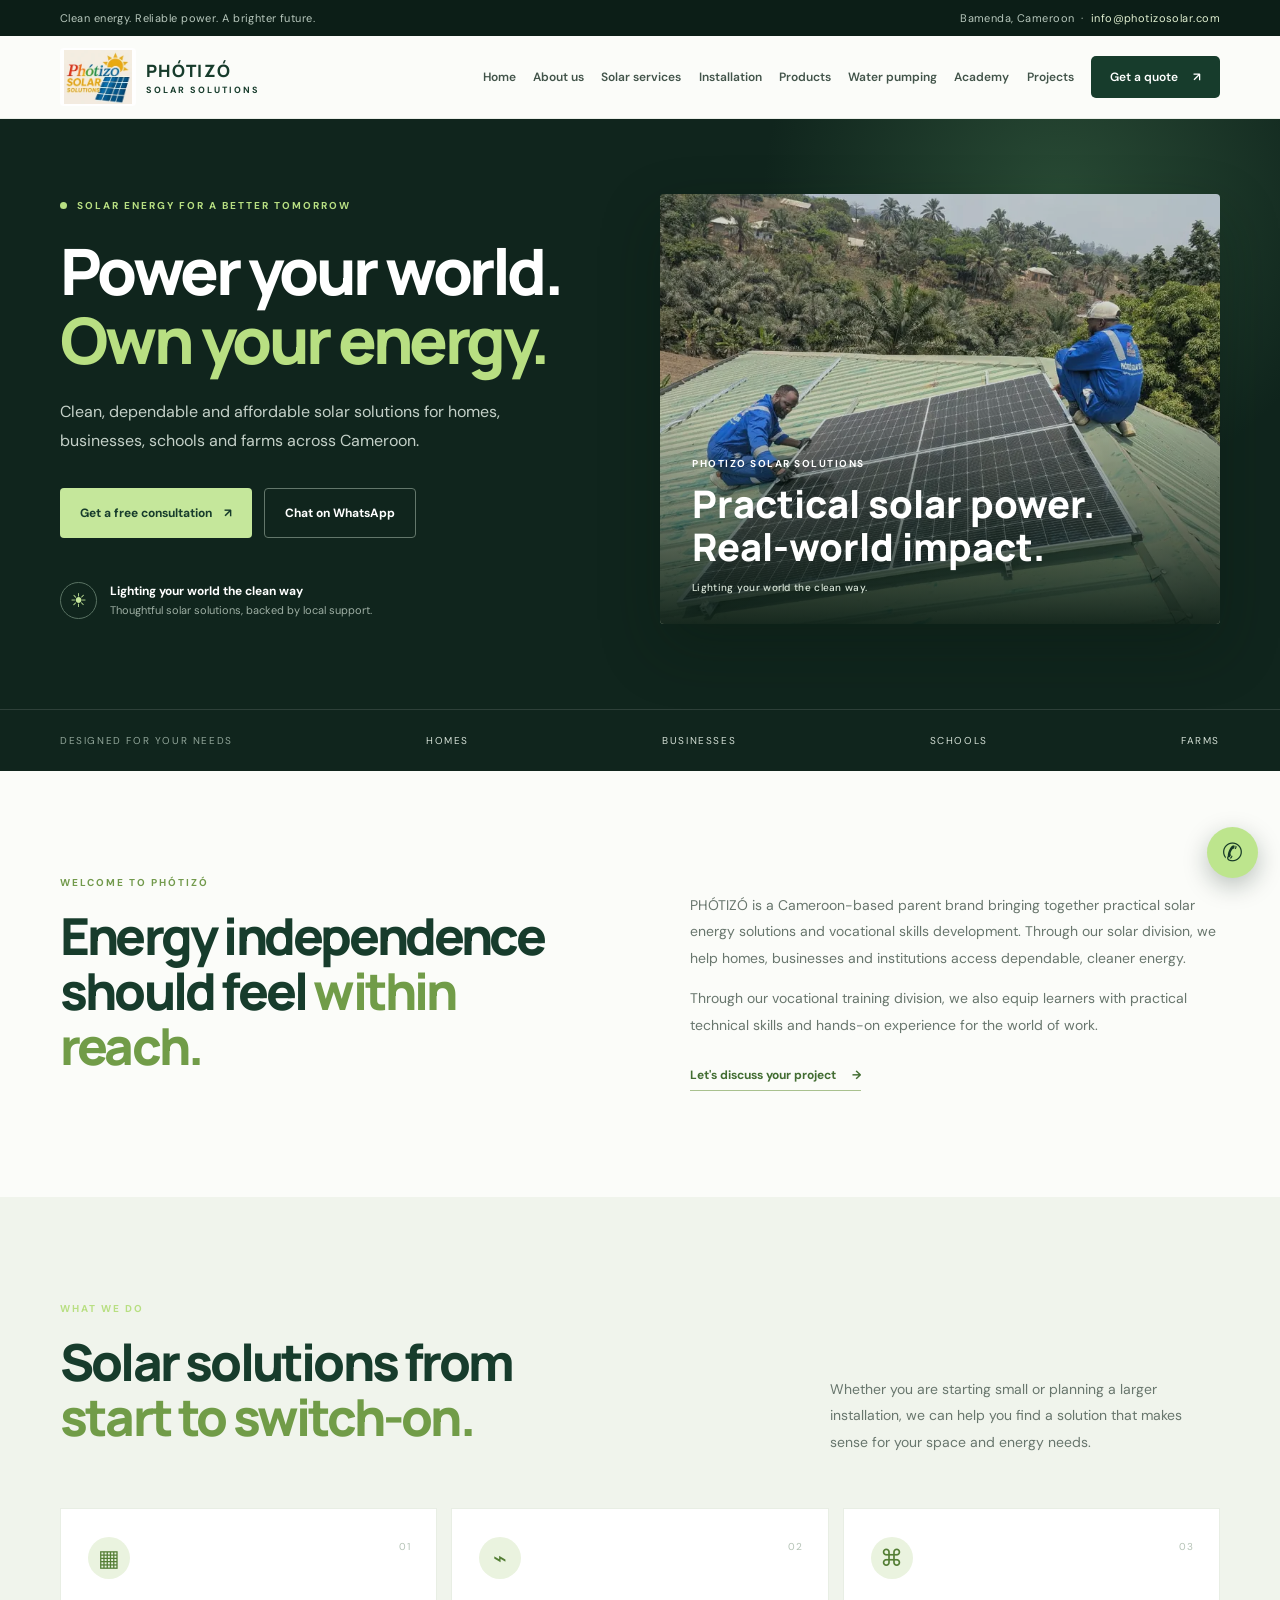
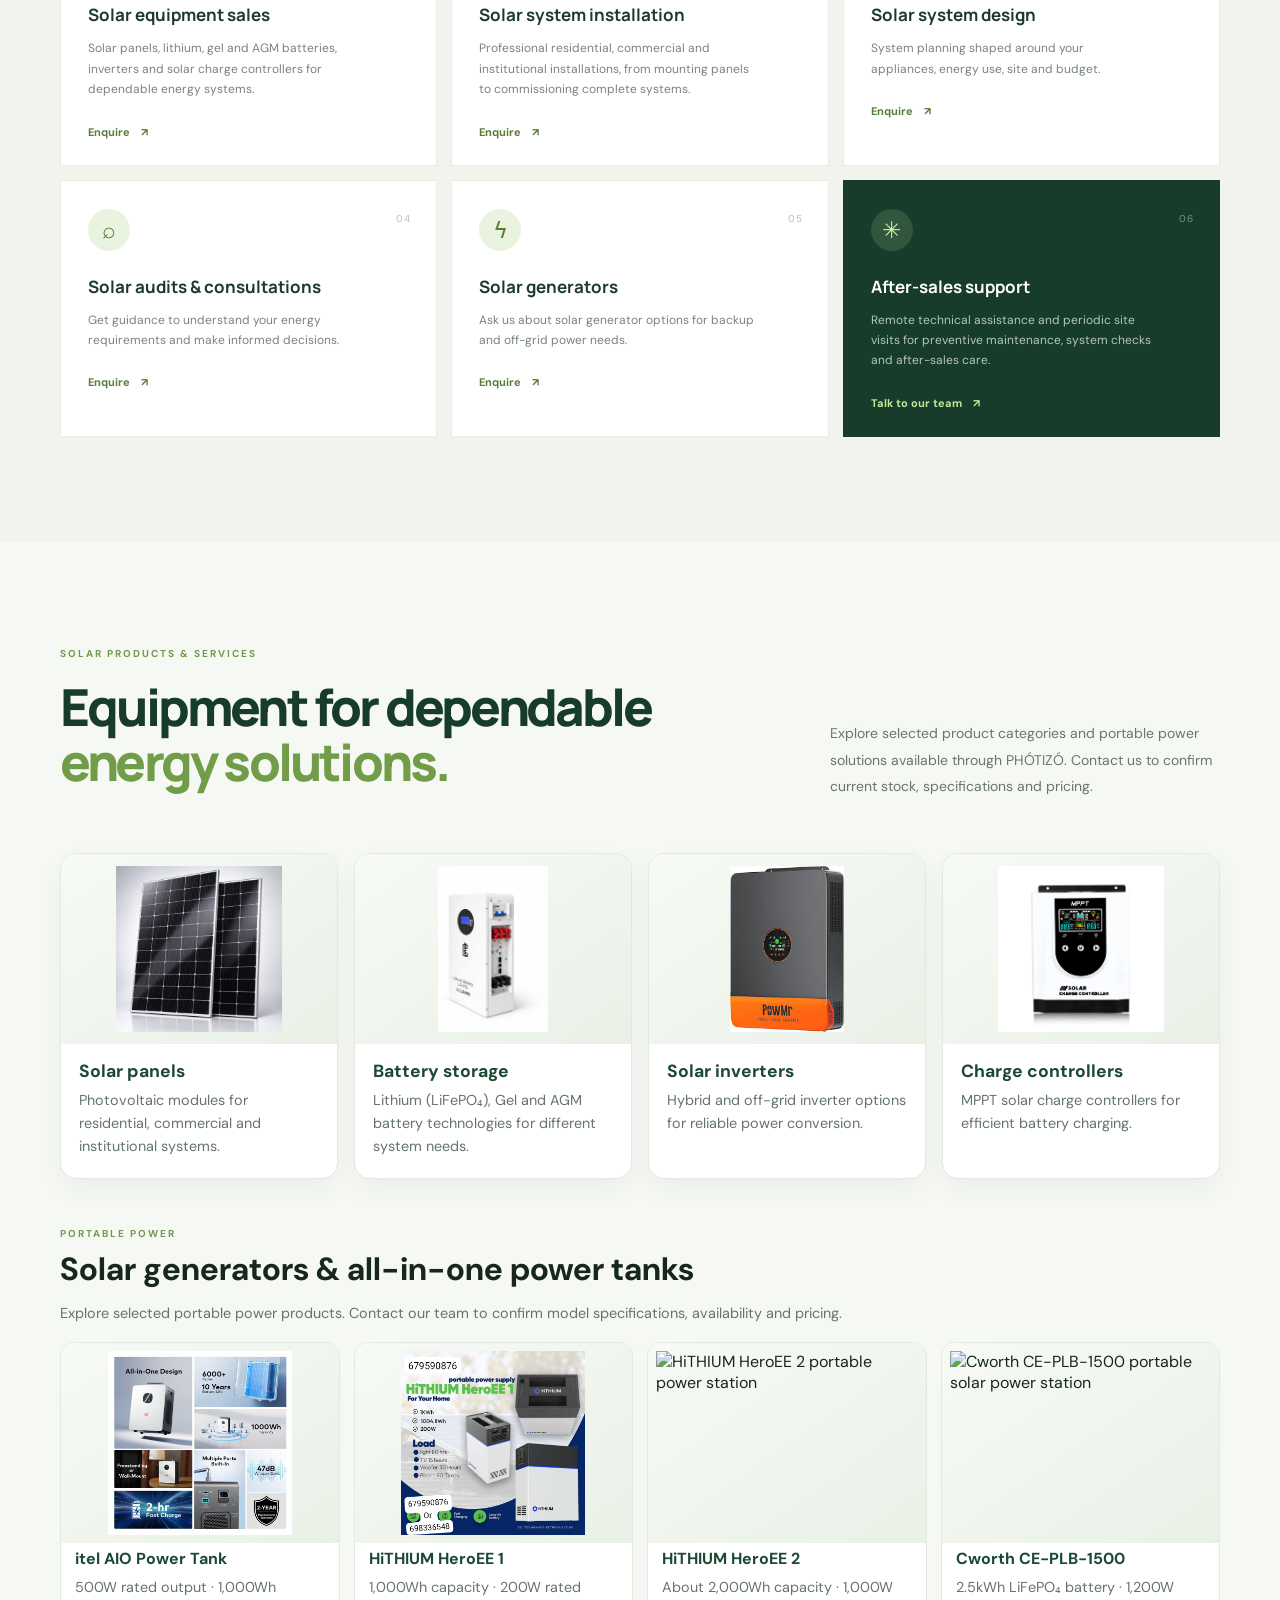
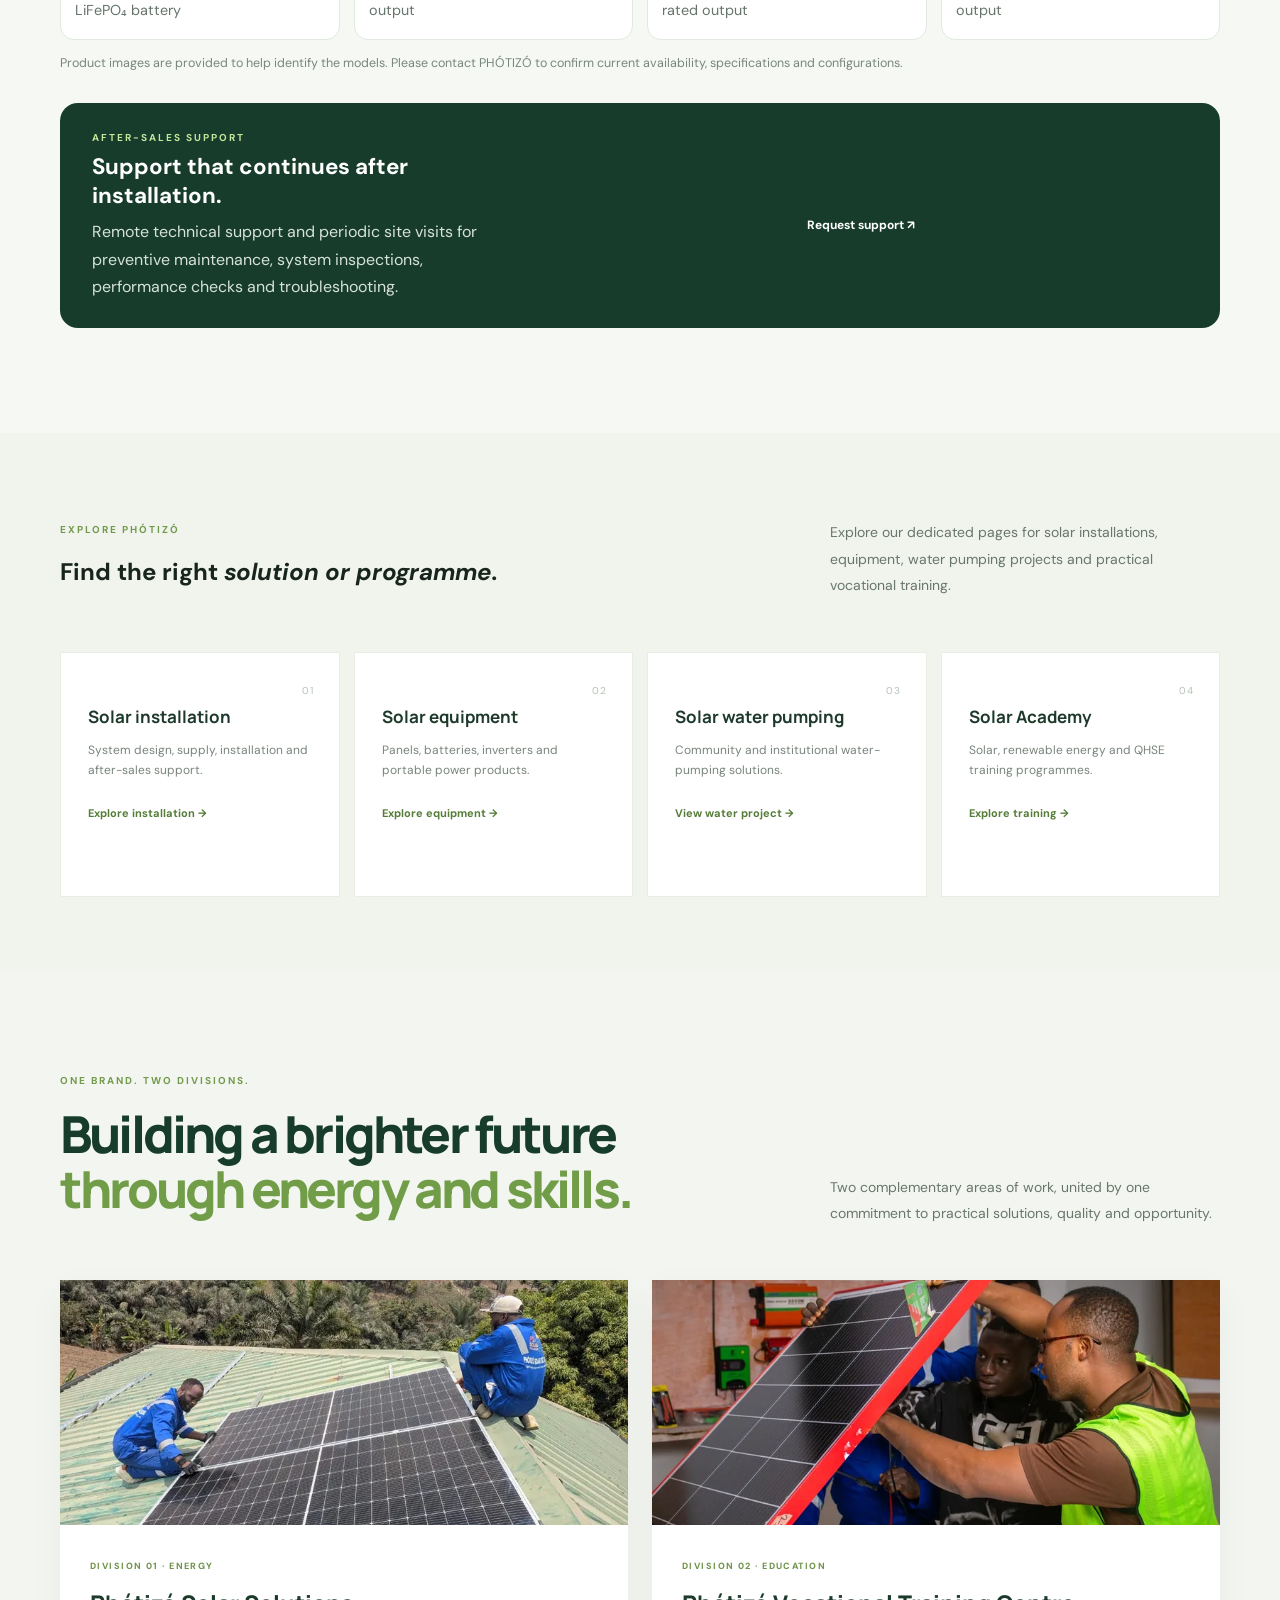
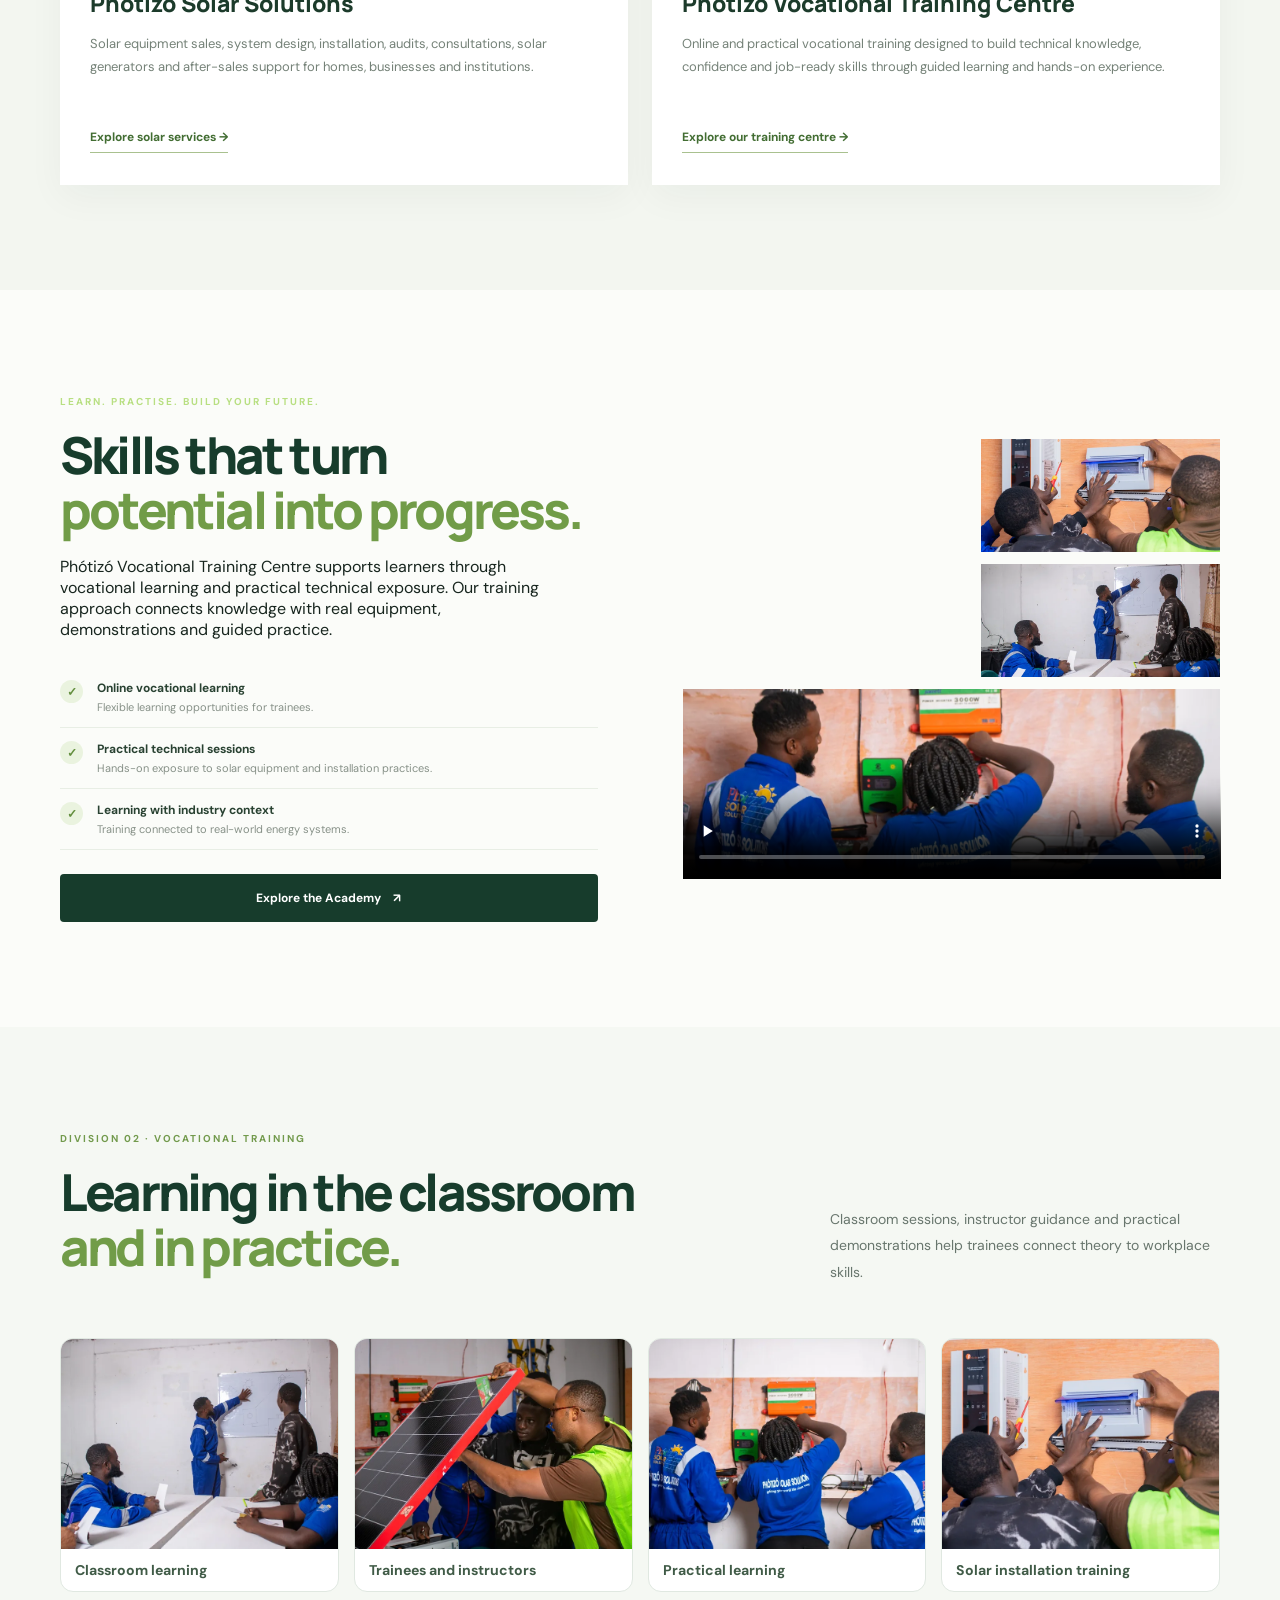
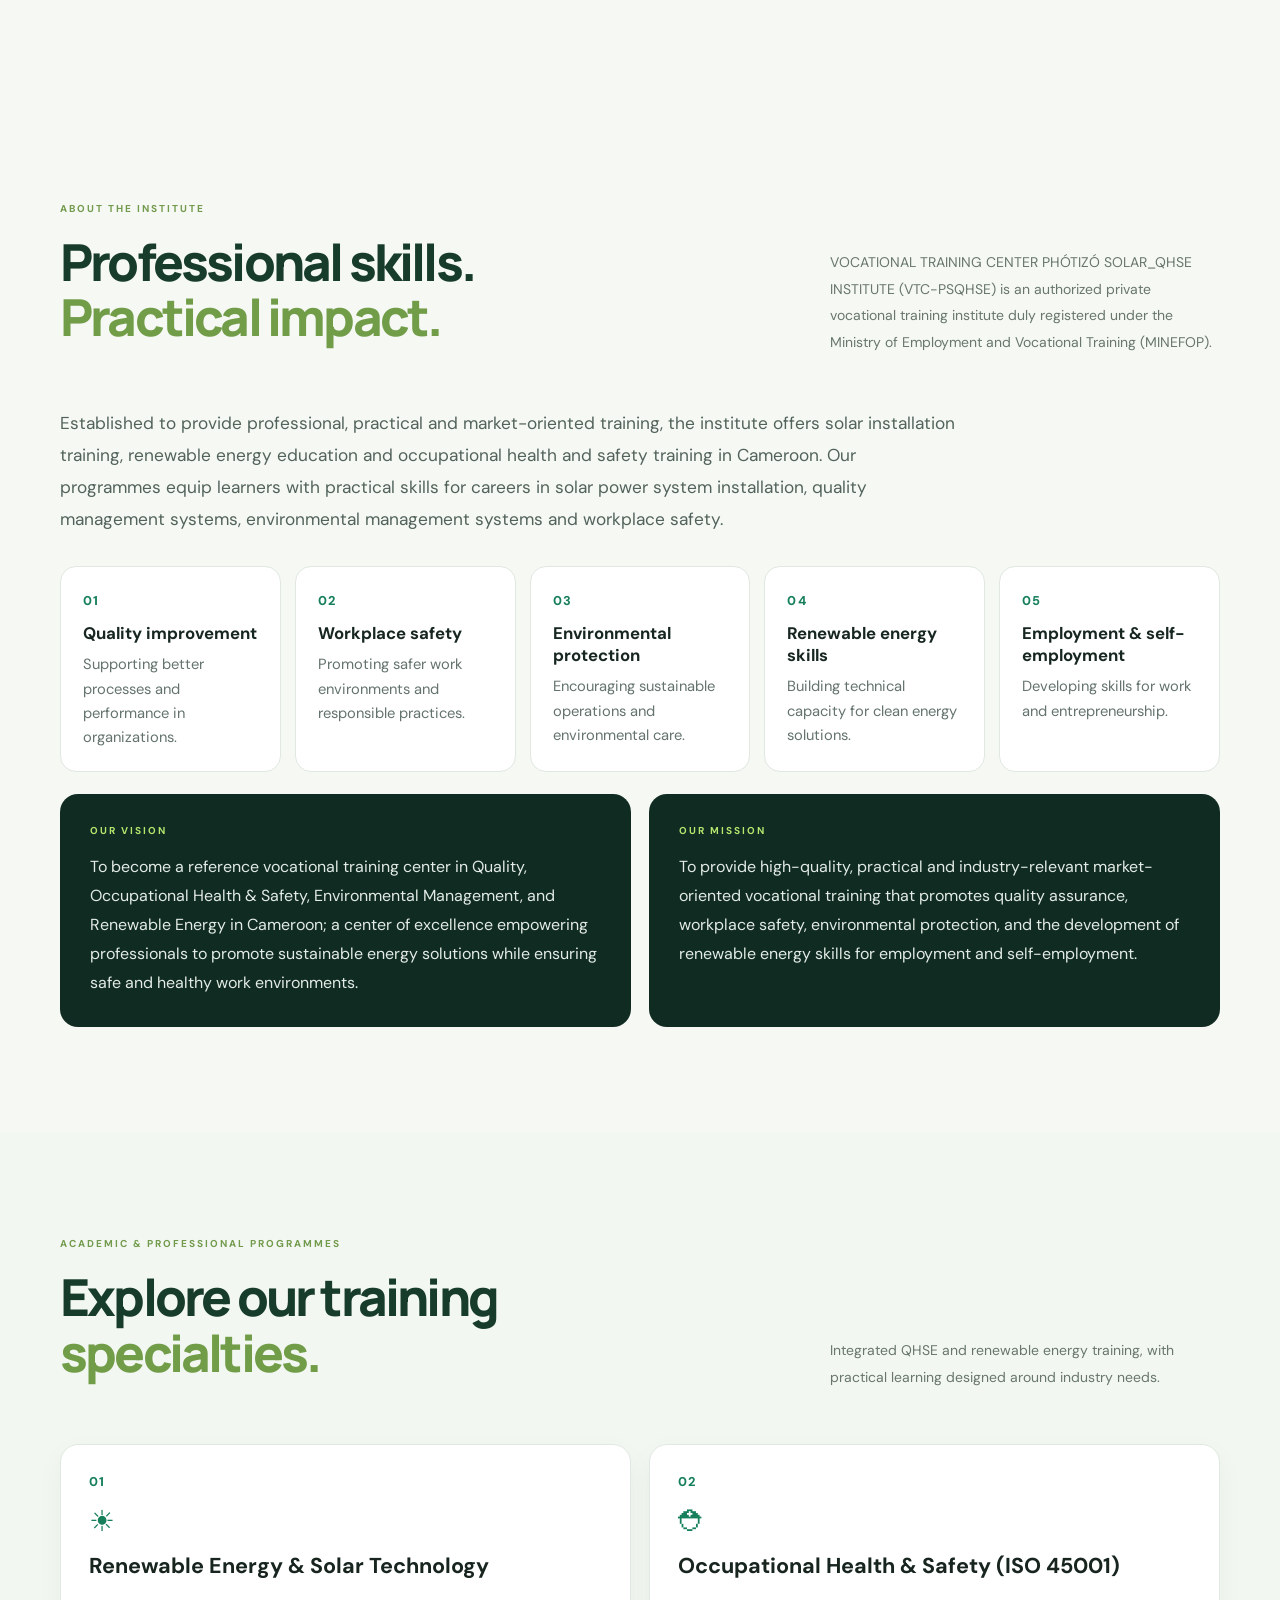
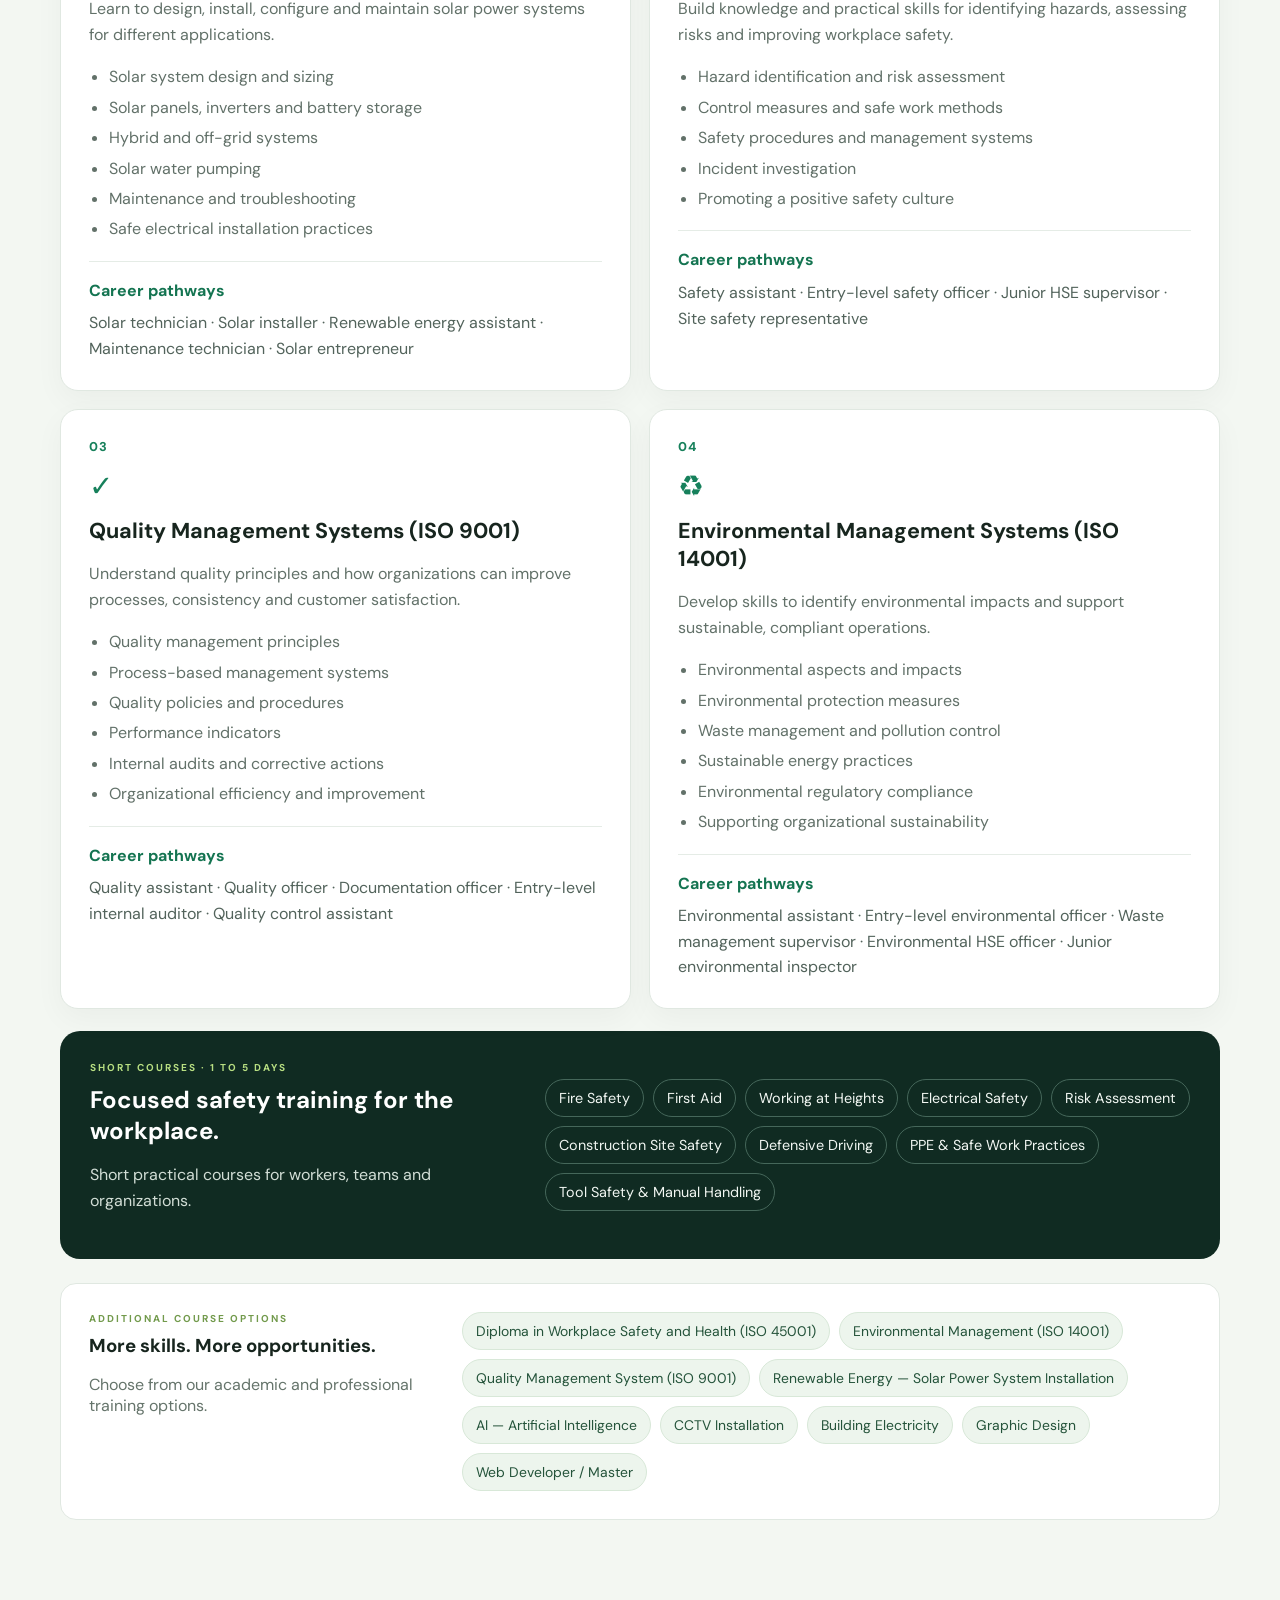
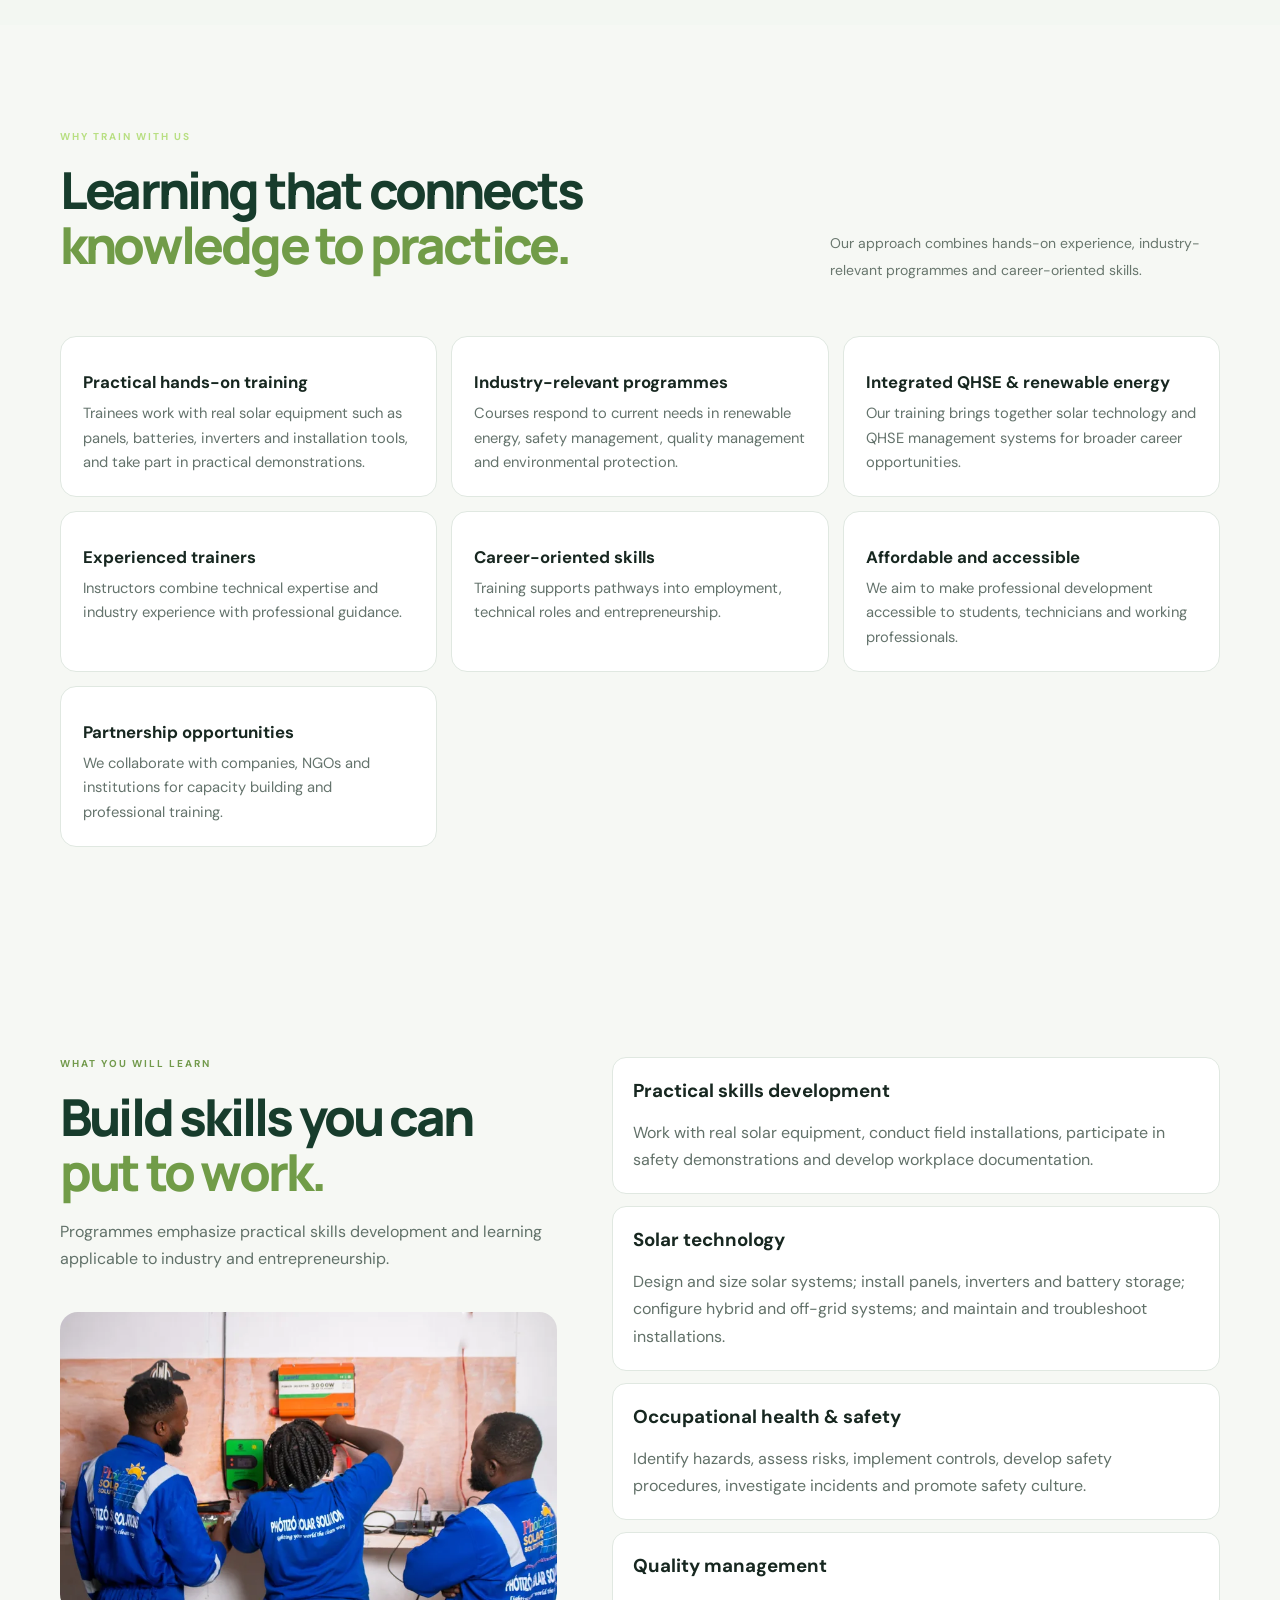
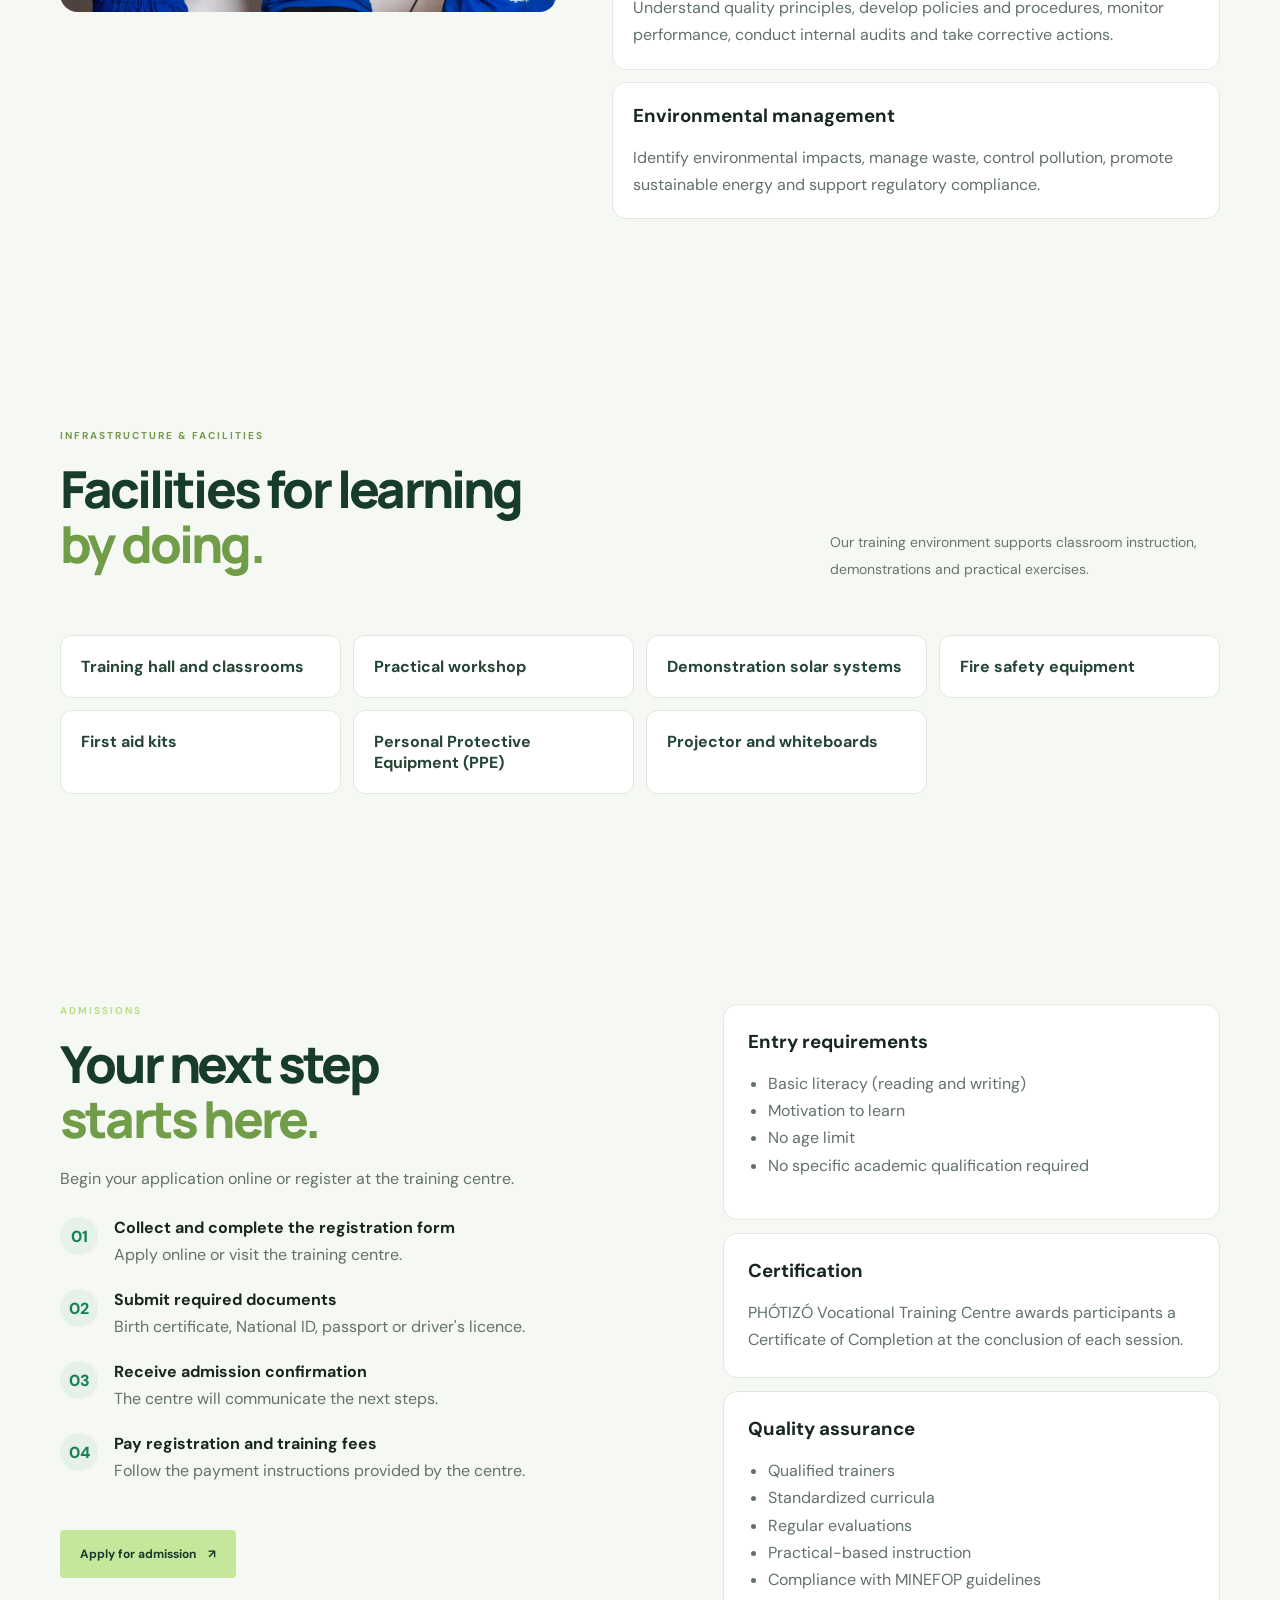
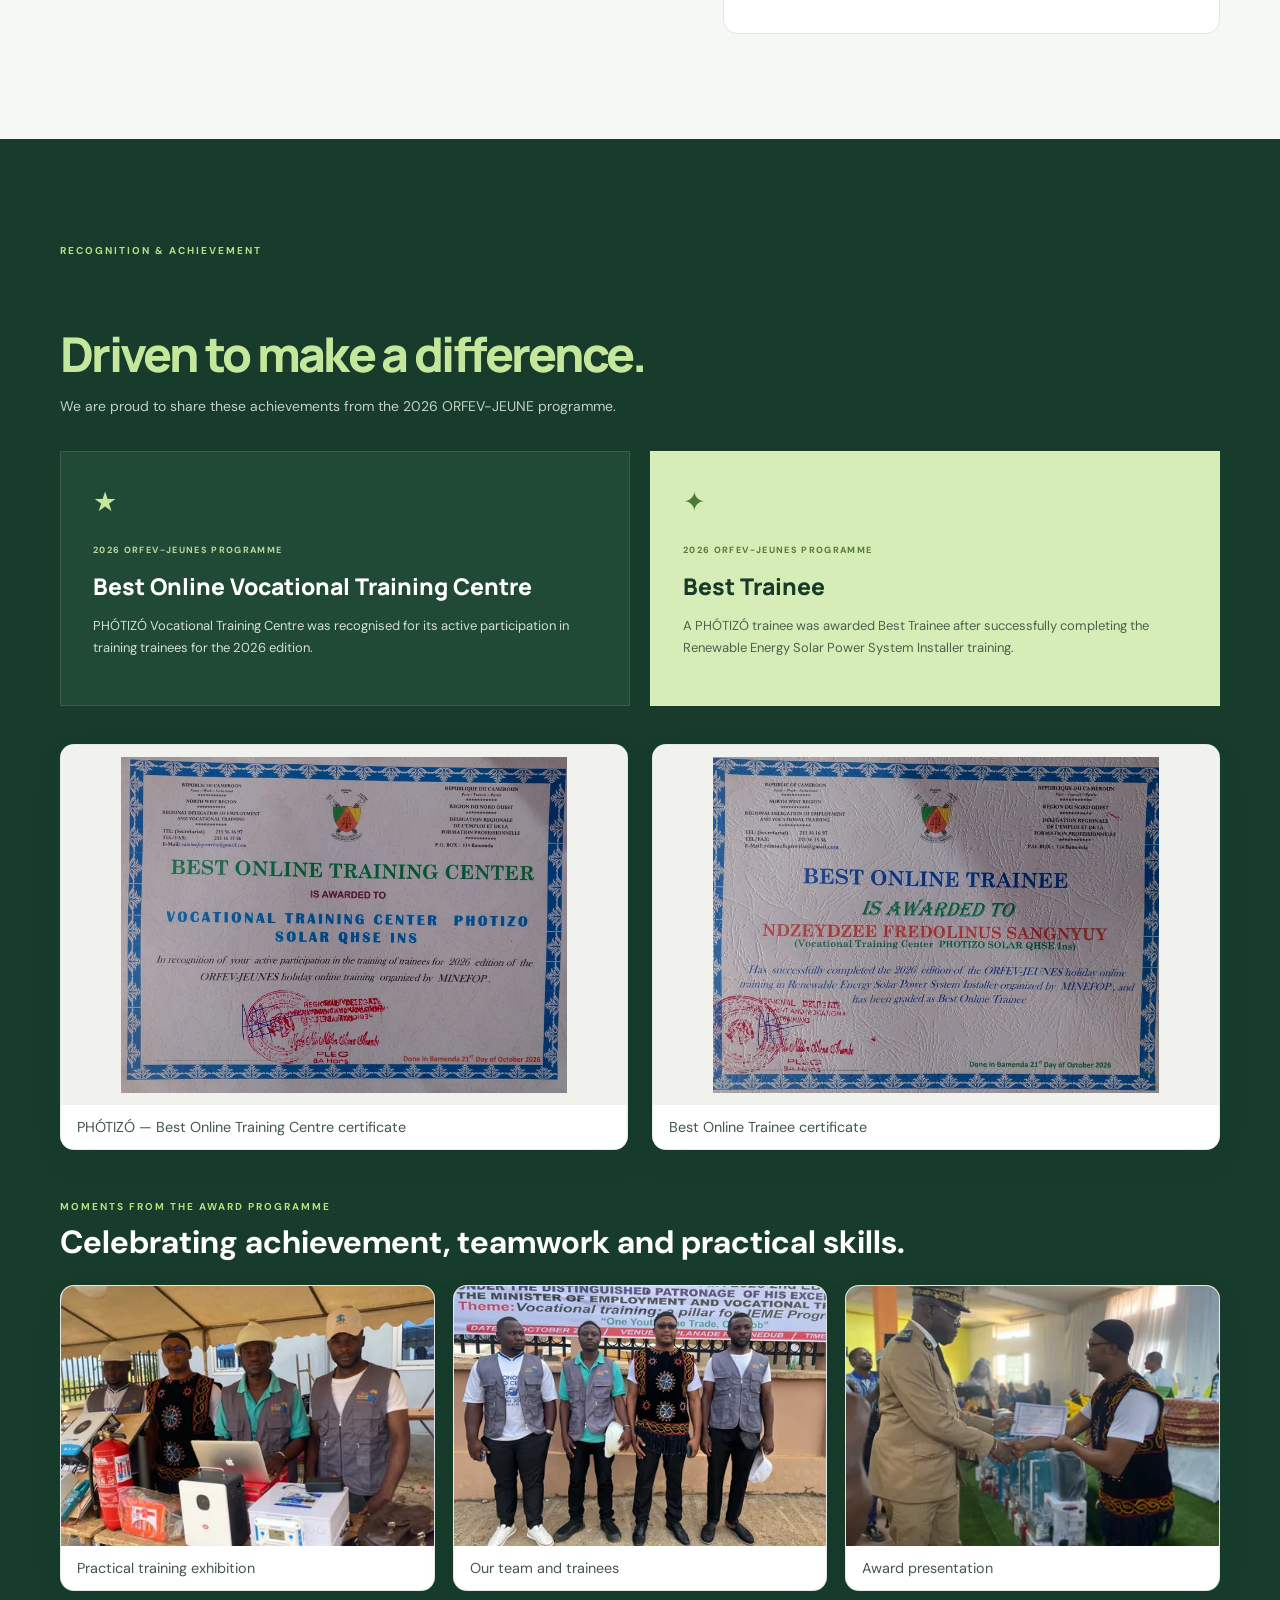
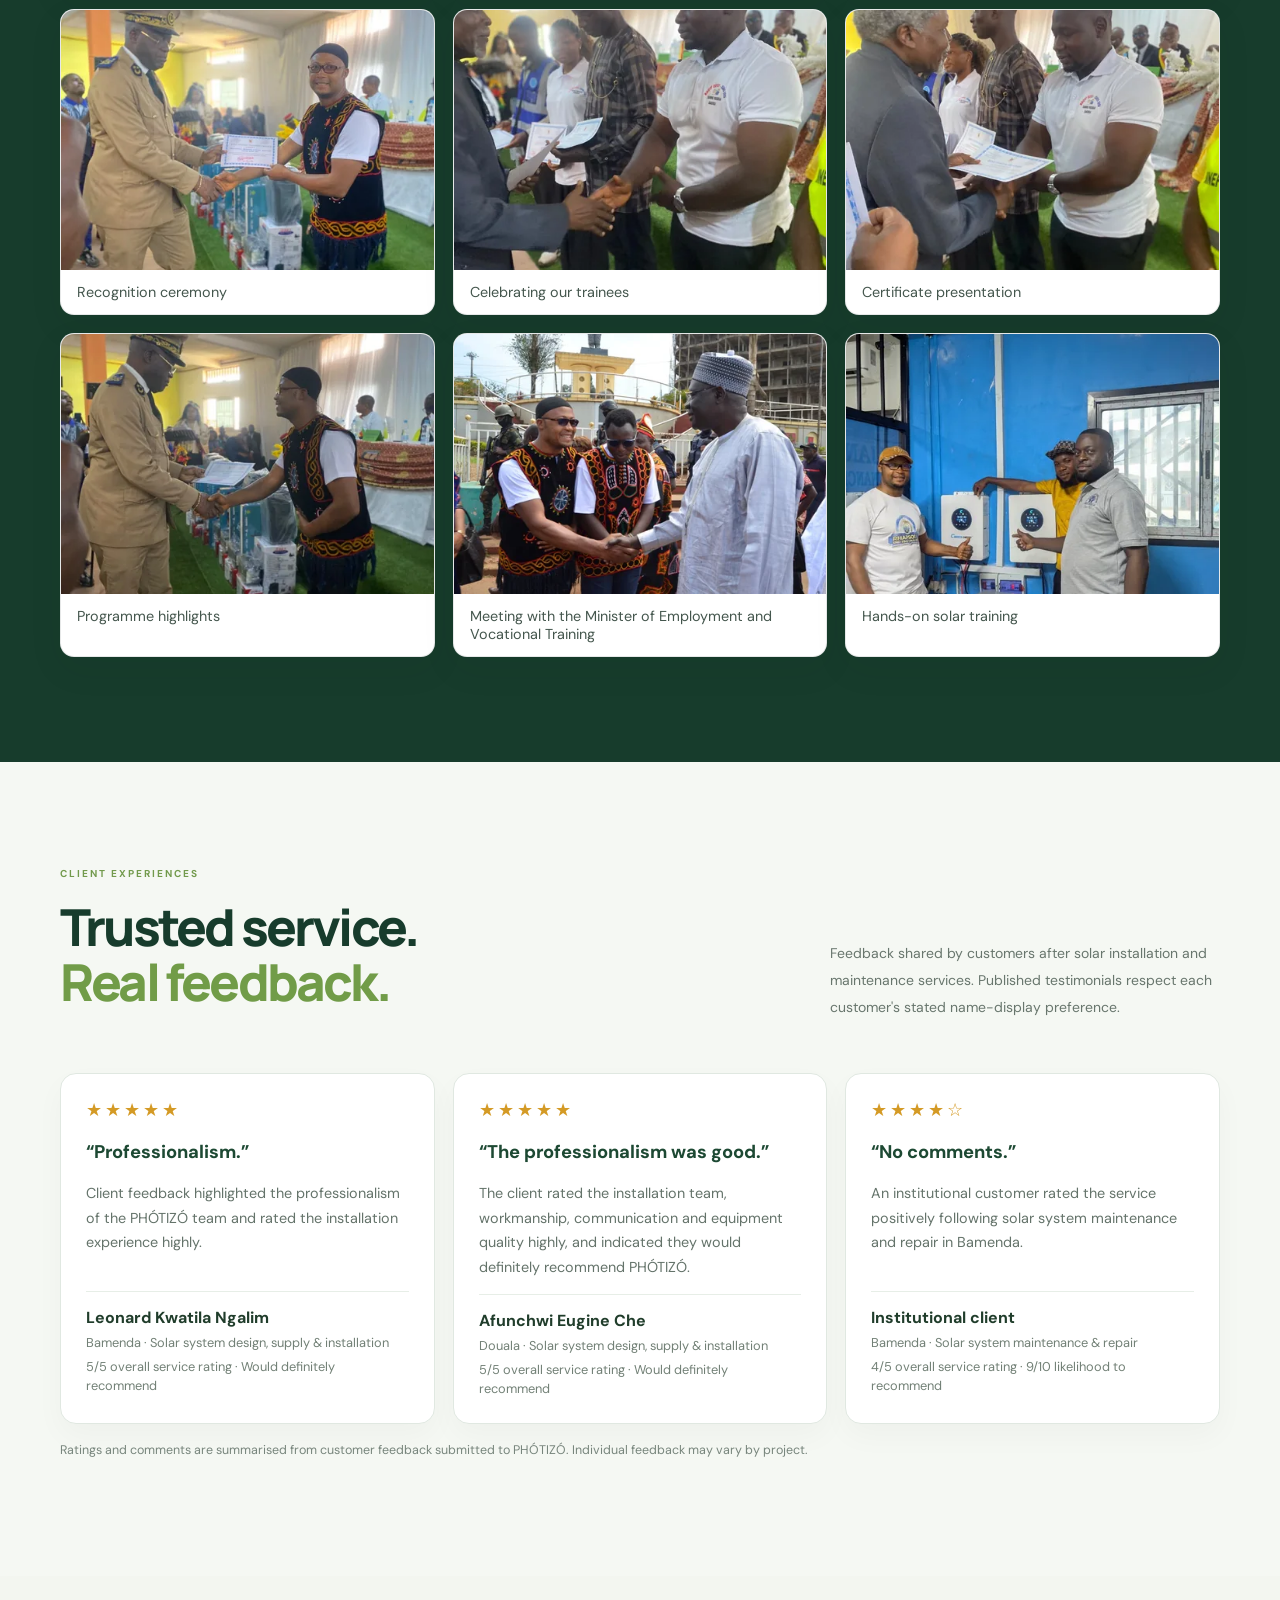
==== commit 9e3f39c1: "Add files via upload" ====
--- a/index.html
+++ b/index.html
@@ -27,8 +27,12 @@
     .email-directory a { display: inline-block; font-weight: 700; text-decoration: none; overflow-wrap: anywhere; }
     .email-directory a:hover { text-decoration: underline; }
     .email-directory small { display: block; margin-bottom: 2px; opacity: .78; }
+    .nav-links { gap: clamp(12px, 1.35vw, 20px); font-size: 12px; }
+    .homepage-specialist-grid { display: grid; grid-template-columns: repeat(4, minmax(0, 1fr)); gap: 14px; }
+    @media (max-width: 850px) { .homepage-specialist-grid { grid-template-columns: repeat(2, minmax(0, 1fr)); } .nav-links { gap: 19px; } }
+    @media (max-width: 520px) { .homepage-specialist-grid { grid-template-columns: 1fr; } .nav-links { gap: 19px; } }
   </style>
-<meta content="index, follow, max-image-preview:large" name="robots"/><meta content="https://photizosolar.com/" property="og:url"/><meta content="Phótizó Solar Solutions" property="og:site_name"/><meta content="PHÓTIZÓ Solar Solutions rooftop solar installation in Cameroon" property="og:image:alt"/><meta content="image/webp" property="og:image:type"/><meta content="1280" property="og:image:width"/><meta content="963" property="og:image:height"/><meta content="Phótizó | Solar Energy &amp; Vocational Training in Cameroon" name="twitter:title"/><meta content="Solar equipment, system design and installation, plus practical vocational training in Cameroon." name="twitter:description"/><meta content="https://photizosolar.com/assets/optimized/project-rooftop-1280.webp" name="twitter:image"/><script type="application/ld+json">{"@context":"https://schema.org","@graph":[{"@type":"Organization","@id":"https://photizosolar.com/#organization","name":"Phótizó Solar Solutions","alternateName":"PHOTIZO Solar Solution","url":"https://photizosolar.com/","logo":"https://photizosolar.com/assets/optimized/photizo-logo-512.png","sameAs":["https://www.linkedin.com/company/ph%C3%B3tiz%C3%B3-solar-solutions/","https://www.facebook.com/profile.php?id=61579793817717"],"contactPoint":[{"@type":"ContactPoint","telephone":"+237679590876","contactType":"customer service","areaServed":"CM"},{"@type":"ContactPoint","email":"info@photizosolar.com","contactType":"general enquiries","areaServed":"CM"}]},{"@type":"LocalBusiness","@id":"https://photizosolar.com/#solar-business","name":"Phótizó Solar Solutions","url":"https://photizosolar.com/","image":"https://photizosolar.com/assets/optimized/project-rooftop-1280.webp","telephone":"+237679590876","parentOrganization":{"@id":"https://photizosolar.com/#organization"},"address":{"@type":"PostalAddress","streetAddress":"Ntsuabub, directly opposite the entrance to the Presbyterian Church","addressLocality":"Bamenda","addressRegion":"North-West","addressCountry":"CM"},"areaServed":{"@type":"Country","name":"Cameroon"}},{"@type":"EducationalOrganization","@id":"https://photizosolar.com/#training-centre","name":"Phótizó Vocational Training Centre","url":"https://photizosolar.com/","parentOrganization":{"@id":"https://photizosolar.com/#organization"},"address":{"@type":"PostalAddress","streetAddress":"Ntsuabub, directly opposite the entrance to the Presbyterian Church","addressLocality":"Bamenda","addressRegion":"North-West","addressCountry":"CM"},"areaServed":{"@type":"Country","name":"Cameroon"},"description":"Vocational learning and practical technical training in solar technology, renewable energy and QHSE-related subjects."}]}</script></head>
+<meta content="index, follow, max-image-preview:large" name="robots"/><meta content="https://photizosolar.com/" property="og:url"/><meta content="Phótizó Solar Solutions" property="og:site_name"/><meta content="PHÓTIZÓ Solar Solutions rooftop solar installation in Cameroon" property="og:image:alt"/><meta content="image/webp" property="og:image:type"/><meta content="1280" property="og:image:width"/><meta content="963" property="og:image:height"/><meta content="Phótizó | Solar Energy &amp; Vocational Training in Cameroon" name="twitter:title"/><meta content="Solar equipment, system design and installation, plus practical vocational training in Cameroon." name="twitter:description"/><meta content="https://photizosolar.com/assets/optimized/project-rooftop-1280.webp" name="twitter:image"/><script type="application/ld+json">{"@context":"https://schema.org","@graph":[{"@type":"Organization","@id":"https://photizosolar.com/#organization","name":"Phótizó Solar Solutions","alternateName":"PHOTIZO Solar Solution","url":"https://photizosolar.com/","logo":"https://photizosolar.com/assets/optimized/photizo-logo-512.png","sameAs":["https://www.linkedin.com/company/ph%C3%B3tiz%C3%B3-solar-solutions/","https://www.facebook.com/profile.php?id=61579793817717"],"contactPoint":[{"@type":"ContactPoint","telephone":"+237679590876","contactType":"customer service","areaServed":"CM"},{"@type":"ContactPoint","email":"info@photizosolar.com","contactType":"general enquiries","areaServed":"CM"}]},{"@type":"LocalBusiness","@id":"https://photizosolar.com/#solar-business","name":"Phótizó Solar Solutions","url":"https://photizosolar.com/","image":"https://photizosolar.com/assets/optimized/project-rooftop-1280.webp","telephone":"+237679590876","parentOrganization":{"@id":"https://photizosolar.com/#organization"},"address":{"@type":"PostalAddress","streetAddress":"Ntsuabub, directly opposite the entrance to the Presbyterian Church","addressLocality":"Bamenda","addressRegion":"North-West","addressCountry":"CM"},"areaServed":{"@type":"Country","name":"Cameroon"}},{"@type":"EducationalOrganization","@id":"https://photizosolar.com/#training-centre","name":"Phótizó Vocational Training Centre","url":"https://photizosolar.com/","parentOrganization":{"@id":"https://photizosolar.com/#organization"},"address":{"@type":"PostalAddress","streetAddress":"Ntsuabub, directly opposite the entrance to the Presbyterian Church","addressLocality":"Bamenda","addressRegion":"North-West","addressCountry":"CM"},"areaServed":{"@type":"Country","name":"Cameroon"},"description":"Vocational learning and practical technical training in solar technology, renewable energy and QHSE-related subjects."},{"@type":"WebSite","@id":"https://photizosolar.com/#website","url":"https://photizosolar.com/","name":"Phótizó Solar Solutions","publisher":{"@id":"https://photizosolar.com/#organization"}}]}</script></head>
 <body>
 <a class="skip-link" href="#main-content">Skip to content</a>
 <div class="topbar"><div class="wrap topbar-inner"><span>Clean energy. Reliable power. A brighter future.</span><span>Bamenda, Cameroon  ·  <a href="mailto:info@photizosolar.com">info@photizosolar.com</a></span></div></div>
@@ -40,7 +44,7 @@
 </a>
 <button aria-expanded="false" aria-label="Open menu" class="menu-toggle">☰</button>
 <nav aria-label="Main navigation" class="nav-links">
-<a href="#home">Home</a><a href="#about">About us</a><a href="#services">Solar services</a><a href="#solar-products">Products</a><a href="#training">Training</a><a href="#specialties">Specialties</a><a href="#admissions">Admissions</a><a href="#projects">Projects</a><a href="#testimonials">Testimonials</a><a href="#awards">Awards</a><a href="#why-us">Why Phótizó</a><a class="nav-cta" href="#contact">Get a quote <span>↗</span></a>
+<a href="#home">Home</a><a href="#about">About us</a><a href="#services">Solar services</a><a href="solar-installation-cameroon.html">Installation</a><a href="#solar-products">Products</a><a href="solar-water-pumping-cameroon.html">Water pumping</a><a href="solar-training-bamenda.html">Academy</a><a href="#projects">Projects</a><a href="#contact" class="nav-cta">Get a quote <span>↗</span></a>
 </nav>
 </div>
 </header>
@@ -155,15 +159,16 @@
 </div>
 </div>
 </section>
+<section class="content-section" style="padding:72px 0;background:#f0f4ec"><div class="wrap"><div class="section-heading"><div><div class="eyebrow dark-eyebrow">EXPLORE PHÓTIZÓ</div><h2>Find the right <em>solution or programme.</em></h2></div><p>Explore our dedicated pages for solar installations, equipment, water pumping projects and practical vocational training.</p></div><div class="homepage-specialist-grid"><article class="service-card"><span class="card-number">01</span><h3>Solar installation</h3><p>System design, supply, installation and after-sales support.</p><a href="solar-installation-cameroon.html">Explore installation →</a></article><article class="service-card"><span class="card-number">02</span><h3>Solar equipment</h3><p>Panels, batteries, inverters and portable power products.</p><a href="solar-equipment-cameroon.html">Explore equipment →</a></article><article class="service-card"><span class="card-number">03</span><h3>Solar water pumping</h3><p>Community and institutional water-pumping solutions.</p><a href="solar-water-pumping-cameroon.html">View water project →</a></article><article class="service-card"><span class="card-number">04</span><h3>Solar Academy</h3><p>Solar, renewable energy and QHSE training programmes.</p><a href="solar-training-bamenda.html">Explore training →</a></article></div></div></section>
 <section class="divisions section" id="divisions">
 <div class="wrap"><div class="section-heading"><div><div class="eyebrow dark-eyebrow">ONE BRAND. TWO DIVISIONS.</div><h2>Building a brighter future<br/><em>through energy and skills.</em></h2></div><p>Two complementary areas of work, united by one commitment to practical solutions, quality and opportunity.</p></div>
 <div class="division-grid">
 <article class="division-card solar-division"><img alt="Completed solar panel installation by PHÓTIZÓ Solar Solutions" decoding="async" height="963" loading="lazy" sizes="(max-width: 800px) 100vw, 50vw" src="assets/optimized/project-rooftop-1280.webp" srcset="assets/optimized/project-rooftop-480.webp 480w, assets/optimized/project-rooftop-800.webp 800w, assets/optimized/project-rooftop-1280.webp 1280w" width="1280"/><div class="division-content"><span class="division-kicker">DIVISION 01 · ENERGY</span><h3>Phótizó Solar Solutions</h3><p>Solar equipment sales, system design, installation, audits, consultations, solar generators and after-sales support for homes, businesses and institutions.</p><a class="text-link" href="#services">Explore solar services →</a></div></article>
-<article class="division-card training-division"><img alt="Photizo vocational trainees and instructors" decoding="async" height="1365" loading="lazy" sizes="(max-width: 800px) 100vw, 50vw" src="assets/optimized/training-team-2048.webp" srcset="assets/optimized/training-team-480.webp 480w, assets/optimized/training-team-800.webp 800w, assets/optimized/training-team-1280.webp 1280w, assets/optimized/training-team-2048.webp 2048w" width="2048"/><div class="division-content"><span class="division-kicker">DIVISION 02 · EDUCATION</span><h3>Phótizó Vocational Training Centre</h3><p>Online and practical vocational training designed to build technical knowledge, confidence and job-ready skills through guided learning and hands-on experience.</p><a class="text-link" href="#training">Explore our training centre →</a></div></article>
-</div>
-</div>
-</section>
-<section class="training section" id="training"><div class="wrap training-grid"><div class="training-copy"><div class="eyebrow">LEARN. PRACTISE. BUILD YOUR FUTURE.</div><h2>Skills that turn<br/><em>potential into progress.</em></h2><p>Phótizó Vocational Training Centre supports learners through vocational learning and practical technical exposure. Our training approach connects knowledge with real equipment, demonstrations and guided practice.</p><ul class="benefit-list"><li><span>✓</span><div><b>Online vocational learning</b><small>Flexible learning opportunities for trainees.</small></div></li><li><span>✓</span><div><b>Practical technical sessions</b><small>Hands-on exposure to solar equipment and installation practices.</small></div></li><li><span>✓</span><div><b>Learning with industry context</b><small>Training connected to real-world energy systems.</small></div></li></ul><a class="btn btn-dark" href="#admissions">Apply for training <span>↗</span></a></div><div class="training-gallery"><img alt="Trainees learning practical solar installation" class="training-main" decoding="async" height="1365" loading="lazy" sizes="(max-width: 800px) 100vw, 50vw" src="assets/optimized/training-practical-2048.webp" srcset="assets/optimized/training-practical-480.webp 480w, assets/optimized/training-practical-800.webp 800w, assets/optimized/training-practical-1280.webp 1280w, assets/optimized/training-practical-2048.webp 2048w" width="2048"/><img alt="Hands-on solar equipment training" decoding="async" height="1365" loading="lazy" sizes="(max-width: 800px) 100vw, 50vw" src="assets/optimized/training-installation-2048.webp" srcset="assets/optimized/training-installation-480.webp 480w, assets/optimized/training-installation-800.webp 800w, assets/optimized/training-installation-1280.webp 1280w, assets/optimized/training-installation-2048.webp 2048w" width="2048"/><img alt="Vocational training session" decoding="async" height="1365" loading="lazy" sizes="(max-width: 800px) 100vw, 50vw" src="assets/optimized/training-classroom-2048.webp" srcset="assets/optimized/training-classroom-480.webp 480w, assets/optimized/training-classroom-800.webp 800w, assets/optimized/training-classroom-1280.webp 1280w, assets/optimized/training-classroom-2048.webp 2048w" width="2048"/><video aria-label="Phótizó practical solar training demonstration" class="training-video" controls="" playsinline="" poster="assets/optimized/training-practical-1280.webp" preload="none"><source src="assets/training-demonstration.mp4" type="video/mp4"/>Your browser does not support the video tag.</video></div></div></section>
+<article class="division-card training-division"><img alt="Photizo vocational trainees and instructors" decoding="async" height="1365" loading="lazy" sizes="(max-width: 800px) 100vw, 50vw" src="assets/optimized/training-team-2048.webp" srcset="assets/optimized/training-team-480.webp 480w, assets/optimized/training-team-800.webp 800w, assets/optimized/training-team-1280.webp 1280w, assets/optimized/training-team-2048.webp 2048w" width="2048"/><div class="division-content"><span class="division-kicker">DIVISION 02 · EDUCATION</span><h3>Phótizó Vocational Training Centre</h3><p>Online and practical vocational training designed to build technical knowledge, confidence and job-ready skills through guided learning and hands-on experience.</p><a class="text-link" href="solar-training-bamenda.html">Explore our training centre →</a></div></article>
+</div>
+</div>
+</section>
+<section class="training section" id="training"><div class="wrap training-grid"><div class="training-copy"><div class="eyebrow">LEARN. PRACTISE. BUILD YOUR FUTURE.</div><h2>Skills that turn<br/><em>potential into progress.</em></h2><p>Phótizó Vocational Training Centre supports learners through vocational learning and practical technical exposure. Our training approach connects knowledge with real equipment, demonstrations and guided practice.</p><ul class="benefit-list"><li><span>✓</span><div><b>Online vocational learning</b><small>Flexible learning opportunities for trainees.</small></div></li><li><span>✓</span><div><b>Practical technical sessions</b><small>Hands-on exposure to solar equipment and installation practices.</small></div></li><li><span>✓</span><div><b>Learning with industry context</b><small>Training connected to real-world energy systems.</small></div></li></ul><a class="btn btn-dark" href="solar-training-bamenda.html">Explore the Academy <span>↗</span></a></div><div class="training-gallery"><img alt="Trainees learning practical solar installation" class="training-main" decoding="async" height="1365" loading="lazy" sizes="(max-width: 800px) 100vw, 50vw" src="assets/optimized/training-practical-2048.webp" srcset="assets/optimized/training-practical-480.webp 480w, assets/optimized/training-practical-800.webp 800w, assets/optimized/training-practical-1280.webp 1280w, assets/optimized/training-practical-2048.webp 2048w" width="2048"/><img alt="Hands-on solar equipment training" decoding="async" height="1365" loading="lazy" sizes="(max-width: 800px) 100vw, 50vw" src="assets/optimized/training-installation-2048.webp" srcset="assets/optimized/training-installation-480.webp 480w, assets/optimized/training-installation-800.webp 800w, assets/optimized/training-installation-1280.webp 1280w, assets/optimized/training-installation-2048.webp 2048w" width="2048"/><img alt="Vocational training session" decoding="async" height="1365" loading="lazy" sizes="(max-width: 800px) 100vw, 50vw" src="assets/optimized/training-classroom-2048.webp" srcset="assets/optimized/training-classroom-480.webp 480w, assets/optimized/training-classroom-800.webp 800w, assets/optimized/training-classroom-1280.webp 1280w, assets/optimized/training-classroom-2048.webp 2048w" width="2048"/><video aria-label="Phótizó practical solar training demonstration" class="training-video" controls="" playsinline="" poster="assets/optimized/training-practical-1280.webp" preload="none"><source src="assets/training-demonstration.mp4" type="video/mp4"/>Your browser does not support the video tag.</video></div></div></section>
 <section class="classroom-gallery section"><div class="wrap"><div class="section-heading"><div><div class="eyebrow dark-eyebrow">DIVISION 02 · VOCATIONAL TRAINING</div><h2>Learning in the classroom<br/><em>and in practice.</em></h2></div><p>Classroom sessions, instructor guidance and practical demonstrations help trainees connect theory to workplace skills.</p></div><div class="classroom-photo-grid"><figure><img alt="PHÓTIZÓ classroom training session" decoding="async" height="1365" loading="lazy" sizes="(max-width: 800px) 100vw, 50vw" src="assets/optimized/training-classroom-2048.webp" srcset="assets/optimized/training-classroom-480.webp 480w, assets/optimized/training-classroom-800.webp 800w, assets/optimized/training-classroom-1280.webp 1280w, assets/optimized/training-classroom-2048.webp 2048w" width="2048"/><figcaption>Classroom learning</figcaption></figure><figure><img alt="PHÓTIZÓ trainees and instructors" decoding="async" height="1365" loading="lazy" sizes="(max-width: 800px) 100vw, 50vw" src="assets/optimized/training-team-2048.webp" srcset="assets/optimized/training-team-480.webp 480w, assets/optimized/training-team-800.webp 800w, assets/optimized/training-team-1280.webp 1280w, assets/optimized/training-team-2048.webp 2048w" width="2048"/><figcaption>Trainees and instructors</figcaption></figure><figure><img alt="Practical vocational training" decoding="async" height="1365" loading="lazy" sizes="(max-width: 800px) 100vw, 50vw" src="assets/optimized/training-practical-2048.webp" srcset="assets/optimized/training-practical-480.webp 480w, assets/optimized/training-practical-800.webp 800w, assets/optimized/training-practical-1280.webp 1280w, assets/optimized/training-practical-2048.webp 2048w" width="2048"/><figcaption>Practical learning</figcaption></figure><figure><img alt="Solar installation training" decoding="async" height="1365" loading="lazy" sizes="(max-width: 800px) 100vw, 50vw" src="assets/optimized/training-installation-2048.webp" srcset="assets/optimized/training-installation-480.webp 480w, assets/optimized/training-installation-800.webp 800w, assets/optimized/training-installation-1280.webp 1280w, assets/optimized/training-installation-2048.webp 2048w" width="2048"/><figcaption>Solar installation training</figcaption></figure></div></div></section>
 <section class="center-profile section" id="center-profile">
 <div class="wrap">
@@ -362,7 +367,7 @@
 </div>
 </section>
 </main>
-<footer class="footer"><div class="wrap footer-main"><a class="brand footer-brand" href="#home"><img alt="Phótizó Solar Solutions logo" class="brand-logo" decoding="async" height="506" loading="lazy" sizes="76px" src="assets/optimized/photizo-logo-640.webp" srcset="assets/optimized/photizo-logo-160.webp 160w, assets/optimized/photizo-logo-320.webp 320w, assets/optimized/photizo-logo-480.webp 480w, assets/optimized/photizo-logo-640.webp 640w" width="640"/><span><strong>PHÓTIZÓ</strong><small>SOLAR SOLUTIONS</small></span></a><p>Lighting your world the clean way.</p><div class="footer-links"><a href="#services">Solar services</a><a href="#solar-products">Products</a><a href="#training">Training</a><a href="#specialties">Specialties</a><a href="#admissions">Admissions</a><a href="#projects">Projects</a><a href="#awards">Awards</a><a href="#contact">Contact</a><a href="privacy.html">Privacy notice</a><a href="https://www.facebook.com/profile.php?id=61579793817717" rel="noopener" target="_blank">Facebook ↗</a></div></div><div class="wrap footer-bottom"><span>© <span id="year"></span> Phótizó Solar Solutions. All rights reserved.</span><span>Energy solutions. Practical skills. Brighter futures.</span></div></footer>
+<footer class="footer"><div class="wrap footer-main"><a class="brand footer-brand" href="#home"><img alt="Phótizó Solar Solutions logo" class="brand-logo" decoding="async" height="506" loading="lazy" sizes="76px" src="assets/optimized/photizo-logo-640.webp" srcset="assets/optimized/photizo-logo-160.webp 160w, assets/optimized/photizo-logo-320.webp 320w, assets/optimized/photizo-logo-480.webp 480w, assets/optimized/photizo-logo-640.webp 640w" width="640"/><span><strong>PHÓTIZÓ</strong><small>SOLAR SOLUTIONS</small></span></a><p>Lighting your world the clean way.</p><div class="footer-links"><a href="#services">Solar services</a><a href="solar-installation-cameroon.html">Solar installation</a><a href="solar-equipment-cameroon.html">Equipment</a><a href="solar-water-pumping-cameroon.html">Water pumping</a><a href="solar-training-bamenda.html">Solar Academy</a><a href="#admissions">Admissions</a><a href="#projects">Projects</a><a href="#contact">Contact</a><a href="privacy.html">Privacy notice</a><a href="https://www.facebook.com/profile.php?id=61579793817717" rel="noopener" target="_blank">Facebook ↗</a></div></div><div class="wrap footer-bottom"><span>© <span id="year"></span> Phótizó Solar Solutions. All rights reserved.</span><span>Energy solutions. Practical skills. Brighter futures.</span></div></footer>
 <a aria-label="Chat with Phótizó on WhatsApp" class="floating-whatsapp" href="https://wa.me/237679590876?text=Hello%20Ph%C3%B3tiz%C3%B3%20Solar%20Solutions" rel="noopener" target="_blank">✆</a>
 <script src="script.js"></script>
 </body>
